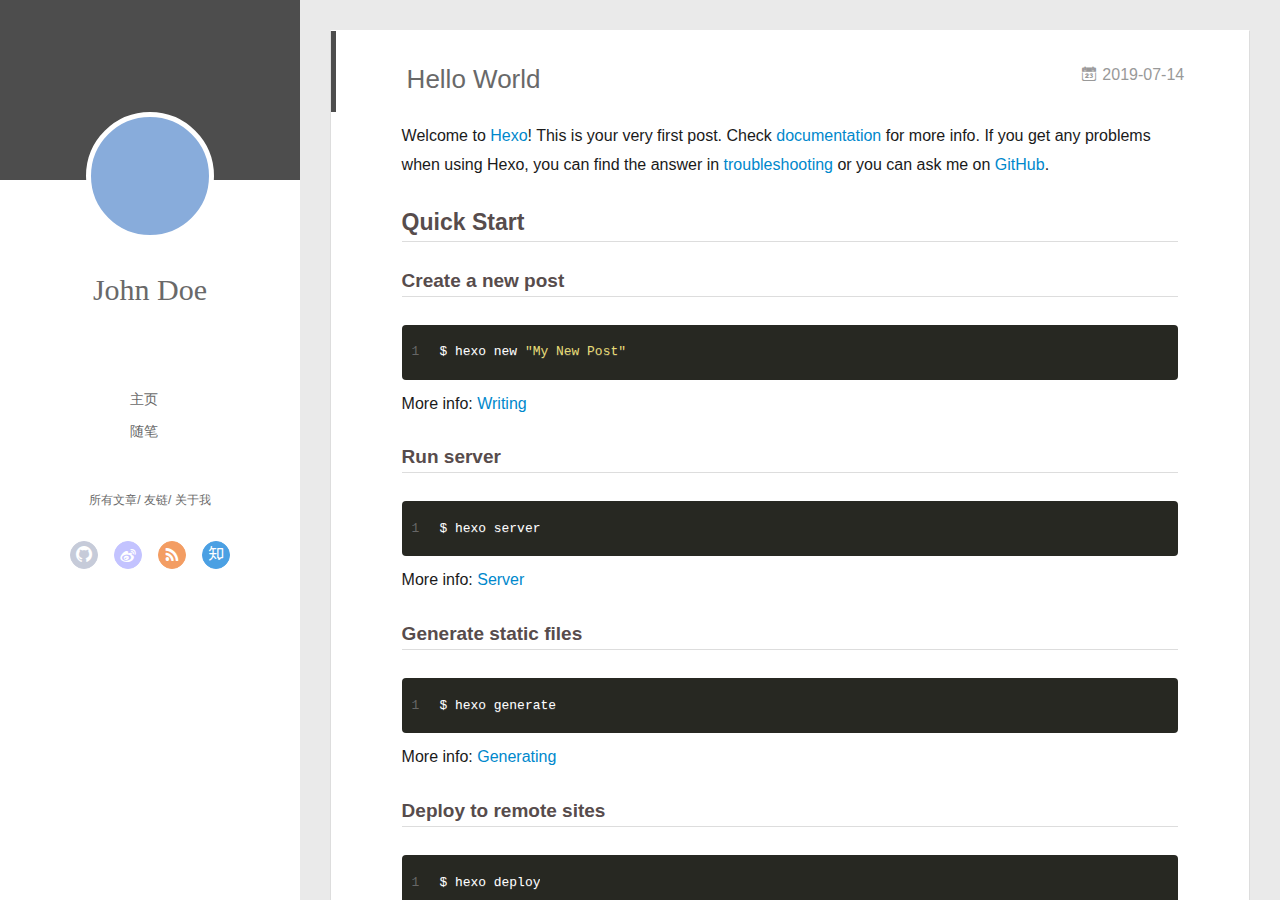
==== index.html @ c6506bdd "Site updated: 2019-07-14 18:39:56" ====
<!DOCTYPE html>
<html>
<head><meta name="generator" content="Hexo 3.9.0">
  <meta charset="utf-8">
  
  <meta name="renderer" content="webkit">
  <meta http-equiv="X-UA-Compatible" content="IE=edge">
  <link rel="dns-prefetch" href="http://yoursite.com">
  <title>Hexo</title>
  <meta name="viewport" content="width=device-width, initial-scale=1, maximum-scale=1">
  <meta property="og:type" content="website">
<meta property="og:title" content="Hexo">
<meta property="og:url" content="http://yoursite.com/index.html">
<meta property="og:site_name" content="Hexo">
<meta property="og:locale" content="default">
<meta name="twitter:card" content="summary">
<meta name="twitter:title" content="Hexo">
  
    <link rel="alternative" href="/atom.xml" title="Hexo" type="application/atom+xml">
  
  
    <link rel="icon" href="/favicon.png">
  
  <link rel="stylesheet" type="text/css" href="/./main.0cf68a.css">
  <style type="text/css">
  
    #container.show {
      background: linear-gradient(200deg,#a0cfe4,#e8c37e);
    }
  </style>
  

  

</head>
</html>
<body>
  <div id="container" q-class="show:isCtnShow">
    <canvas id="anm-canvas" class="anm-canvas"></canvas>
    <div class="left-col" q-class="show:isShow">
      
<div class="overlay" style="background: #4d4d4d"></div>
<div class="intrude-less">
	<header id="header" class="inner">
		<a href="/" class="profilepic">
			<img src="" class="js-avatar">
		</a>
		<hgroup>
		  <h1 class="header-author"><a href="/">John Doe</a></h1>
		</hgroup>
		

		<nav class="header-menu">
			<ul>
			
				<li><a href="/">主页</a></li>
	        
				<li><a href="/tags/随笔/">随笔</a></li>
	        
			</ul>
		</nav>
		<nav class="header-smart-menu">
    		
    			
    			<a q-on="click: openSlider(e, 'innerArchive')" href="javascript:void(0)">所有文章</a>
    			
            
    			
    			<a q-on="click: openSlider(e, 'friends')" href="javascript:void(0)">友链</a>
    			
            
    			
    			<a q-on="click: openSlider(e, 'aboutme')" href="javascript:void(0)">关于我</a>
    			
            
		</nav>
		<nav class="header-nav">
			<div class="social">
				
					<a class="github" target="_blank" href="#" title="github"><i class="icon-github"></i></a>
		        
					<a class="weibo" target="_blank" href="#" title="weibo"><i class="icon-weibo"></i></a>
		        
					<a class="rss" target="_blank" href="#" title="rss"><i class="icon-rss"></i></a>
		        
					<a class="zhihu" target="_blank" href="#" title="zhihu"><i class="icon-zhihu"></i></a>
		        
			</div>
		</nav>
	</header>		
</div>

    </div>
    <div class="mid-col" q-class="show:isShow,hide:isShow|isFalse">
      
<nav id="mobile-nav">
  	<div class="overlay js-overlay" style="background: #4d4d4d"></div>
	<div class="btnctn js-mobile-btnctn">
  		<div class="slider-trigger list" q-on="click: openSlider(e)"><i class="icon icon-sort"></i></div>
	</div>
	<div class="intrude-less">
		<header id="header" class="inner">
			<div class="profilepic">
				<img src="" class="js-avatar">
			</div>
			<hgroup>
			  <h1 class="header-author js-header-author">John Doe</h1>
			</hgroup>
			
			
			
				
			
				
			
			
			
			<nav class="header-nav">
				<div class="social">
					
						<a class="github" target="_blank" href="#" title="github"><i class="icon-github"></i></a>
			        
						<a class="weibo" target="_blank" href="#" title="weibo"><i class="icon-weibo"></i></a>
			        
						<a class="rss" target="_blank" href="#" title="rss"><i class="icon-rss"></i></a>
			        
						<a class="zhihu" target="_blank" href="#" title="zhihu"><i class="icon-zhihu"></i></a>
			        
				</div>
			</nav>

			<nav class="header-menu js-header-menu">
				<ul style="width: 50%">
				
				
					<li style="width: 50%"><a href="/">主页</a></li>
		        
					<li style="width: 50%"><a href="/tags/随笔/">随笔</a></li>
		        
				</ul>
			</nav>
		</header>				
	</div>
	<div class="mobile-mask" style="display:none" q-show="isShow"></div>
</nav>

      <div id="wrapper" class="body-wrap">
        <div class="menu-l">
          <div class="canvas-wrap">
            <canvas data-colors="#eaeaea" data-sectionHeight="100" data-contentId="js-content" id="myCanvas1" class="anm-canvas"></canvas>
          </div>
          <div id="js-content" class="content-ll">
            
  
    <article id="post-hello-world" class="article article-type-post  article-index" itemscope itemprop="blogPost">
  <div class="article-inner">
    
      <header class="article-header">
        
  
    <h1 itemprop="name">
      <a class="article-title" href="/2019/07/14/hello-world/">Hello World</a>
    </h1>
  

        
        <a href="/2019/07/14/hello-world/" class="archive-article-date">
  	<time datetime="2019-07-14T09:38:26.410Z" itemprop="datePublished"><i class="icon-calendar icon"></i>2019-07-14</time>
</a>
        
      </header>
    
    <div class="article-entry" itemprop="articleBody">
      
        <p>Welcome to <a href="https://hexo.io/" target="_blank" rel="noopener">Hexo</a>! This is your very first post. Check <a href="https://hexo.io/docs/" target="_blank" rel="noopener">documentation</a> for more info. If you get any problems when using Hexo, you can find the answer in <a href="https://hexo.io/docs/troubleshooting.html" target="_blank" rel="noopener">troubleshooting</a> or you can ask me on <a href="https://github.com/hexojs/hexo/issues" target="_blank" rel="noopener">GitHub</a>.</p>
<h2 id="Quick-Start"><a href="#Quick-Start" class="headerlink" title="Quick Start"></a>Quick Start</h2><h3 id="Create-a-new-post"><a href="#Create-a-new-post" class="headerlink" title="Create a new post"></a>Create a new post</h3><figure class="highlight bash"><table><tr><td class="gutter"><pre><span class="line">1</span><br></pre></td><td class="code"><pre><span class="line">$ hexo new <span class="string">"My New Post"</span></span><br></pre></td></tr></table></figure>

<p>More info: <a href="https://hexo.io/docs/writing.html" target="_blank" rel="noopener">Writing</a></p>
<h3 id="Run-server"><a href="#Run-server" class="headerlink" title="Run server"></a>Run server</h3><figure class="highlight bash"><table><tr><td class="gutter"><pre><span class="line">1</span><br></pre></td><td class="code"><pre><span class="line">$ hexo server</span><br></pre></td></tr></table></figure>

<p>More info: <a href="https://hexo.io/docs/server.html" target="_blank" rel="noopener">Server</a></p>
<h3 id="Generate-static-files"><a href="#Generate-static-files" class="headerlink" title="Generate static files"></a>Generate static files</h3><figure class="highlight bash"><table><tr><td class="gutter"><pre><span class="line">1</span><br></pre></td><td class="code"><pre><span class="line">$ hexo generate</span><br></pre></td></tr></table></figure>

<p>More info: <a href="https://hexo.io/docs/generating.html" target="_blank" rel="noopener">Generating</a></p>
<h3 id="Deploy-to-remote-sites"><a href="#Deploy-to-remote-sites" class="headerlink" title="Deploy to remote sites"></a>Deploy to remote sites</h3><figure class="highlight bash"><table><tr><td class="gutter"><pre><span class="line">1</span><br></pre></td><td class="code"><pre><span class="line">$ hexo deploy</span><br></pre></td></tr></table></figure>

<p>More info: <a href="https://hexo.io/docs/deployment.html" target="_blank" rel="noopener">Deployment</a></p>

      

      
    </div>
    <div class="article-info article-info-index">
      
      
      

      
        <p class="article-more-link">
          <a class="article-more-a" href="/2019/07/14/hello-world/">展开全文 >></a>
        </p>
      

      
      <div class="clearfix"></div>
    </div>
  </div>
</article>

<aside class="wrap-side-operation">
    <div class="mod-side-operation">
        
        <div class="jump-container" id="js-jump-container" style="display:none;">
            <a href="javascript:void(0)" class="mod-side-operation__jump-to-top">
                <i class="icon-font icon-back"></i>
            </a>
            <div id="js-jump-plan-container" class="jump-plan-container" style="top: -11px;">
                <i class="icon-font icon-plane jump-plane"></i>
            </div>
        </div>
        
        
    </div>
</aside>




  
  


          </div>
        </div>
      </div>
      <footer id="footer">
  <div class="outer">
    <div id="footer-info">
    	<div class="footer-left">
    		&copy; 2019 John Doe
    	</div>
      	<div class="footer-right">
      		<a href="http://hexo.io/" target="_blank">Hexo</a>  Theme <a href="https://github.com/litten/hexo-theme-yilia" target="_blank">Yilia</a> by Litten
      	</div>
    </div>
  </div>
</footer>
    </div>
    <script>
	var yiliaConfig = {
		mathjax: false,
		isHome: true,
		isPost: false,
		isArchive: false,
		isTag: false,
		isCategory: false,
		open_in_new: false,
		toc_hide_index: true,
		root: "/",
		innerArchive: true,
		showTags: false
	}
</script>

<script>!function(t){function n(e){if(r[e])return r[e].exports;var i=r[e]={exports:{},id:e,loaded:!1};return t[e].call(i.exports,i,i.exports,n),i.loaded=!0,i.exports}var r={};n.m=t,n.c=r,n.p="./",n(0)}([function(t,n,r){r(195),t.exports=r(191)},function(t,n,r){var e=r(3),i=r(52),o=r(27),u=r(28),c=r(53),f="prototype",a=function(t,n,r){var s,l,h,v,p=t&a.F,d=t&a.G,y=t&a.S,g=t&a.P,b=t&a.B,m=d?e:y?e[n]||(e[n]={}):(e[n]||{})[f],x=d?i:i[n]||(i[n]={}),w=x[f]||(x[f]={});d&&(r=n);for(s in r)l=!p&&m&&void 0!==m[s],h=(l?m:r)[s],v=b&&l?c(h,e):g&&"function"==typeof h?c(Function.call,h):h,m&&u(m,s,h,t&a.U),x[s]!=h&&o(x,s,v),g&&w[s]!=h&&(w[s]=h)};e.core=i,a.F=1,a.G=2,a.S=4,a.P=8,a.B=16,a.W=32,a.U=64,a.R=128,t.exports=a},function(t,n,r){var e=r(6);t.exports=function(t){if(!e(t))throw TypeError(t+" is not an object!");return t}},function(t,n){var r=t.exports="undefined"!=typeof window&&window.Math==Math?window:"undefined"!=typeof self&&self.Math==Math?self:Function("return this")();"number"==typeof __g&&(__g=r)},function(t,n){t.exports=function(t){try{return!!t()}catch(t){return!0}}},function(t,n){var r=t.exports="undefined"!=typeof window&&window.Math==Math?window:"undefined"!=typeof self&&self.Math==Math?self:Function("return this")();"number"==typeof __g&&(__g=r)},function(t,n){t.exports=function(t){return"object"==typeof t?null!==t:"function"==typeof t}},function(t,n,r){var e=r(126)("wks"),i=r(76),o=r(3).Symbol,u="function"==typeof o;(t.exports=function(t){return e[t]||(e[t]=u&&o[t]||(u?o:i)("Symbol."+t))}).store=e},function(t,n){var r={}.hasOwnProperty;t.exports=function(t,n){return r.call(t,n)}},function(t,n,r){var e=r(94),i=r(33);t.exports=function(t){return e(i(t))}},function(t,n,r){t.exports=!r(4)(function(){return 7!=Object.defineProperty({},"a",{get:function(){return 7}}).a})},function(t,n,r){var e=r(2),i=r(167),o=r(50),u=Object.defineProperty;n.f=r(10)?Object.defineProperty:function(t,n,r){if(e(t),n=o(n,!0),e(r),i)try{return u(t,n,r)}catch(t){}if("get"in r||"set"in r)throw TypeError("Accessors not supported!");return"value"in r&&(t[n]=r.value),t}},function(t,n,r){t.exports=!r(18)(function(){return 7!=Object.defineProperty({},"a",{get:function(){return 7}}).a})},function(t,n,r){var e=r(14),i=r(22);t.exports=r(12)?function(t,n,r){return e.f(t,n,i(1,r))}:function(t,n,r){return t[n]=r,t}},function(t,n,r){var e=r(20),i=r(58),o=r(42),u=Object.defineProperty;n.f=r(12)?Object.defineProperty:function(t,n,r){if(e(t),n=o(n,!0),e(r),i)try{return u(t,n,r)}catch(t){}if("get"in r||"set"in r)throw TypeError("Accessors not supported!");return"value"in r&&(t[n]=r.value),t}},function(t,n,r){var e=r(40)("wks"),i=r(23),o=r(5).Symbol,u="function"==typeof o;(t.exports=function(t){return e[t]||(e[t]=u&&o[t]||(u?o:i)("Symbol."+t))}).store=e},function(t,n,r){var e=r(67),i=Math.min;t.exports=function(t){return t>0?i(e(t),9007199254740991):0}},function(t,n,r){var e=r(46);t.exports=function(t){return Object(e(t))}},function(t,n){t.exports=function(t){try{return!!t()}catch(t){return!0}}},function(t,n,r){var e=r(63),i=r(34);t.exports=Object.keys||function(t){return e(t,i)}},function(t,n,r){var e=r(21);t.exports=function(t){if(!e(t))throw TypeError(t+" is not an object!");return t}},function(t,n){t.exports=function(t){return"object"==typeof t?null!==t:"function"==typeof t}},function(t,n){t.exports=function(t,n){return{enumerable:!(1&t),configurable:!(2&t),writable:!(4&t),value:n}}},function(t,n){var r=0,e=Math.random();t.exports=function(t){return"Symbol(".concat(void 0===t?"":t,")_",(++r+e).toString(36))}},function(t,n){var r={}.hasOwnProperty;t.exports=function(t,n){return r.call(t,n)}},function(t,n){var r=t.exports={version:"2.4.0"};"number"==typeof __e&&(__e=r)},function(t,n){t.exports=function(t){if("function"!=typeof t)throw TypeError(t+" is not a function!");return t}},function(t,n,r){var e=r(11),i=r(66);t.exports=r(10)?function(t,n,r){return e.f(t,n,i(1,r))}:function(t,n,r){return t[n]=r,t}},function(t,n,r){var e=r(3),i=r(27),o=r(24),u=r(76)("src"),c="toString",f=Function[c],a=(""+f).split(c);r(52).inspectSource=function(t){return f.call(t)},(t.exports=function(t,n,r,c){var f="function"==typeof r;f&&(o(r,"name")||i(r,"name",n)),t[n]!==r&&(f&&(o(r,u)||i(r,u,t[n]?""+t[n]:a.join(String(n)))),t===e?t[n]=r:c?t[n]?t[n]=r:i(t,n,r):(delete t[n],i(t,n,r)))})(Function.prototype,c,function(){return"function"==typeof this&&this[u]||f.call(this)})},function(t,n,r){var e=r(1),i=r(4),o=r(46),u=function(t,n,r,e){var i=String(o(t)),u="<"+n;return""!==r&&(u+=" "+r+'="'+String(e).replace(/"/g,"&quot;")+'"'),u+">"+i+"</"+n+">"};t.exports=function(t,n){var r={};r[t]=n(u),e(e.P+e.F*i(function(){var n=""[t]('"');return n!==n.toLowerCase()||n.split('"').length>3}),"String",r)}},function(t,n,r){var e=r(115),i=r(46);t.exports=function(t){return e(i(t))}},function(t,n,r){var e=r(116),i=r(66),o=r(30),u=r(50),c=r(24),f=r(167),a=Object.getOwnPropertyDescriptor;n.f=r(10)?a:function(t,n){if(t=o(t),n=u(n,!0),f)try{return a(t,n)}catch(t){}if(c(t,n))return i(!e.f.call(t,n),t[n])}},function(t,n,r){var e=r(24),i=r(17),o=r(145)("IE_PROTO"),u=Object.prototype;t.exports=Object.getPrototypeOf||function(t){return t=i(t),e(t,o)?t[o]:"function"==typeof t.constructor&&t instanceof t.constructor?t.constructor.prototype:t instanceof Object?u:null}},function(t,n){t.exports=function(t){if(void 0==t)throw TypeError("Can't call method on  "+t);return t}},function(t,n){t.exports="constructor,hasOwnProperty,isPrototypeOf,propertyIsEnumerable,toLocaleString,toString,valueOf".split(",")},function(t,n){t.exports={}},function(t,n){t.exports=!0},function(t,n){n.f={}.propertyIsEnumerable},function(t,n,r){var e=r(14).f,i=r(8),o=r(15)("toStringTag");t.exports=function(t,n,r){t&&!i(t=r?t:t.prototype,o)&&e(t,o,{configurable:!0,value:n})}},function(t,n,r){var e=r(40)("keys"),i=r(23);t.exports=function(t){return e[t]||(e[t]=i(t))}},function(t,n,r){var e=r(5),i="__core-js_shared__",o=e[i]||(e[i]={});t.exports=function(t){return o[t]||(o[t]={})}},function(t,n){var r=Math.ceil,e=Math.floor;t.exports=function(t){return isNaN(t=+t)?0:(t>0?e:r)(t)}},function(t,n,r){var e=r(21);t.exports=function(t,n){if(!e(t))return t;var r,i;if(n&&"function"==typeof(r=t.toString)&&!e(i=r.call(t)))return i;if("function"==typeof(r=t.valueOf)&&!e(i=r.call(t)))return i;if(!n&&"function"==typeof(r=t.toString)&&!e(i=r.call(t)))return i;throw TypeError("Can't convert object to primitive value")}},function(t,n,r){var e=r(5),i=r(25),o=r(36),u=r(44),c=r(14).f;t.exports=function(t){var n=i.Symbol||(i.Symbol=o?{}:e.Symbol||{});"_"==t.charAt(0)||t in n||c(n,t,{value:u.f(t)})}},function(t,n,r){n.f=r(15)},function(t,n){var r={}.toString;t.exports=function(t){return r.call(t).slice(8,-1)}},function(t,n){t.exports=function(t){if(void 0==t)throw TypeError("Can't call method on  "+t);return t}},function(t,n,r){var e=r(4);t.exports=function(t,n){return!!t&&e(function(){n?t.call(null,function(){},1):t.call(null)})}},function(t,n,r){var e=r(53),i=r(115),o=r(17),u=r(16),c=r(203);t.exports=function(t,n){var r=1==t,f=2==t,a=3==t,s=4==t,l=6==t,h=5==t||l,v=n||c;return function(n,c,p){for(var d,y,g=o(n),b=i(g),m=e(c,p,3),x=u(b.length),w=0,S=r?v(n,x):f?v(n,0):void 0;x>w;w++)if((h||w in b)&&(d=b[w],y=m(d,w,g),t))if(r)S[w]=y;else if(y)switch(t){case 3:return!0;case 5:return d;case 6:return w;case 2:S.push(d)}else if(s)return!1;return l?-1:a||s?s:S}}},function(t,n,r){var e=r(1),i=r(52),o=r(4);t.exports=function(t,n){var r=(i.Object||{})[t]||Object[t],u={};u[t]=n(r),e(e.S+e.F*o(function(){r(1)}),"Object",u)}},function(t,n,r){var e=r(6);t.exports=function(t,n){if(!e(t))return t;var r,i;if(n&&"function"==typeof(r=t.toString)&&!e(i=r.call(t)))return i;if("function"==typeof(r=t.valueOf)&&!e(i=r.call(t)))return i;if(!n&&"function"==typeof(r=t.toString)&&!e(i=r.call(t)))return i;throw TypeError("Can't convert object to primitive value")}},function(t,n,r){var e=r(5),i=r(25),o=r(91),u=r(13),c="prototype",f=function(t,n,r){var a,s,l,h=t&f.F,v=t&f.G,p=t&f.S,d=t&f.P,y=t&f.B,g=t&f.W,b=v?i:i[n]||(i[n]={}),m=b[c],x=v?e:p?e[n]:(e[n]||{})[c];v&&(r=n);for(a in r)(s=!h&&x&&void 0!==x[a])&&a in b||(l=s?x[a]:r[a],b[a]=v&&"function"!=typeof x[a]?r[a]:y&&s?o(l,e):g&&x[a]==l?function(t){var n=function(n,r,e){if(this instanceof t){switch(arguments.length){case 0:return new t;case 1:return new t(n);case 2:return new t(n,r)}return new t(n,r,e)}return t.apply(this,arguments)};return n[c]=t[c],n}(l):d&&"function"==typeof l?o(Function.call,l):l,d&&((b.virtual||(b.virtual={}))[a]=l,t&f.R&&m&&!m[a]&&u(m,a,l)))};f.F=1,f.G=2,f.S=4,f.P=8,f.B=16,f.W=32,f.U=64,f.R=128,t.exports=f},function(t,n){var r=t.exports={version:"2.4.0"};"number"==typeof __e&&(__e=r)},function(t,n,r){var e=r(26);t.exports=function(t,n,r){if(e(t),void 0===n)return t;switch(r){case 1:return function(r){return t.call(n,r)};case 2:return function(r,e){return t.call(n,r,e)};case 3:return function(r,e,i){return t.call(n,r,e,i)}}return function(){return t.apply(n,arguments)}}},function(t,n,r){var e=r(183),i=r(1),o=r(126)("metadata"),u=o.store||(o.store=new(r(186))),c=function(t,n,r){var i=u.get(t);if(!i){if(!r)return;u.set(t,i=new e)}var o=i.get(n);if(!o){if(!r)return;i.set(n,o=new e)}return o},f=function(t,n,r){var e=c(n,r,!1);return void 0!==e&&e.has(t)},a=function(t,n,r){var e=c(n,r,!1);return void 0===e?void 0:e.get(t)},s=function(t,n,r,e){c(r,e,!0).set(t,n)},l=function(t,n){var r=c(t,n,!1),e=[];return r&&r.forEach(function(t,n){e.push(n)}),e},h=function(t){return void 0===t||"symbol"==typeof t?t:String(t)},v=function(t){i(i.S,"Reflect",t)};t.exports={store:u,map:c,has:f,get:a,set:s,keys:l,key:h,exp:v}},function(t,n,r){"use strict";if(r(10)){var e=r(69),i=r(3),o=r(4),u=r(1),c=r(127),f=r(152),a=r(53),s=r(68),l=r(66),h=r(27),v=r(73),p=r(67),d=r(16),y=r(75),g=r(50),b=r(24),m=r(180),x=r(114),w=r(6),S=r(17),_=r(137),O=r(70),E=r(32),P=r(71).f,j=r(154),F=r(76),M=r(7),A=r(48),N=r(117),T=r(146),I=r(155),k=r(80),L=r(123),R=r(74),C=r(130),D=r(160),U=r(11),W=r(31),G=U.f,B=W.f,V=i.RangeError,z=i.TypeError,q=i.Uint8Array,K="ArrayBuffer",J="Shared"+K,Y="BYTES_PER_ELEMENT",H="prototype",$=Array[H],X=f.ArrayBuffer,Q=f.DataView,Z=A(0),tt=A(2),nt=A(3),rt=A(4),et=A(5),it=A(6),ot=N(!0),ut=N(!1),ct=I.values,ft=I.keys,at=I.entries,st=$.lastIndexOf,lt=$.reduce,ht=$.reduceRight,vt=$.join,pt=$.sort,dt=$.slice,yt=$.toString,gt=$.toLocaleString,bt=M("iterator"),mt=M("toStringTag"),xt=F("typed_constructor"),wt=F("def_constructor"),St=c.CONSTR,_t=c.TYPED,Ot=c.VIEW,Et="Wrong length!",Pt=A(1,function(t,n){return Tt(T(t,t[wt]),n)}),jt=o(function(){return 1===new q(new Uint16Array([1]).buffer)[0]}),Ft=!!q&&!!q[H].set&&o(function(){new q(1).set({})}),Mt=function(t,n){if(void 0===t)throw z(Et);var r=+t,e=d(t);if(n&&!m(r,e))throw V(Et);return e},At=function(t,n){var r=p(t);if(r<0||r%n)throw V("Wrong offset!");return r},Nt=function(t){if(w(t)&&_t in t)return t;throw z(t+" is not a typed array!")},Tt=function(t,n){if(!(w(t)&&xt in t))throw z("It is not a typed array constructor!");return new t(n)},It=function(t,n){return kt(T(t,t[wt]),n)},kt=function(t,n){for(var r=0,e=n.length,i=Tt(t,e);e>r;)i[r]=n[r++];return i},Lt=function(t,n,r){G(t,n,{get:function(){return this._d[r]}})},Rt=function(t){var n,r,e,i,o,u,c=S(t),f=arguments.length,s=f>1?arguments[1]:void 0,l=void 0!==s,h=j(c);if(void 0!=h&&!_(h)){for(u=h.call(c),e=[],n=0;!(o=u.next()).done;n++)e.push(o.value);c=e}for(l&&f>2&&(s=a(s,arguments[2],2)),n=0,r=d(c.length),i=Tt(this,r);r>n;n++)i[n]=l?s(c[n],n):c[n];return i},Ct=function(){for(var t=0,n=arguments.length,r=Tt(this,n);n>t;)r[t]=arguments[t++];return r},Dt=!!q&&o(function(){gt.call(new q(1))}),Ut=function(){return gt.apply(Dt?dt.call(Nt(this)):Nt(this),arguments)},Wt={copyWithin:function(t,n){return D.call(Nt(this),t,n,arguments.length>2?arguments[2]:void 0)},every:function(t){return rt(Nt(this),t,arguments.length>1?arguments[1]:void 0)},fill:function(t){return C.apply(Nt(this),arguments)},filter:function(t){return It(this,tt(Nt(this),t,arguments.length>1?arguments[1]:void 0))},find:function(t){return et(Nt(this),t,arguments.length>1?arguments[1]:void 0)},findIndex:function(t){return it(Nt(this),t,arguments.length>1?arguments[1]:void 0)},forEach:function(t){Z(Nt(this),t,arguments.length>1?arguments[1]:void 0)},indexOf:function(t){return ut(Nt(this),t,arguments.length>1?arguments[1]:void 0)},includes:function(t){return ot(Nt(this),t,arguments.length>1?arguments[1]:void 0)},join:function(t){return vt.apply(Nt(this),arguments)},lastIndexOf:function(t){return st.apply(Nt(this),arguments)},map:function(t){return Pt(Nt(this),t,arguments.length>1?arguments[1]:void 0)},reduce:function(t){return lt.apply(Nt(this),arguments)},reduceRight:function(t){return ht.apply(Nt(this),arguments)},reverse:function(){for(var t,n=this,r=Nt(n).length,e=Math.floor(r/2),i=0;i<e;)t=n[i],n[i++]=n[--r],n[r]=t;return n},some:function(t){return nt(Nt(this),t,arguments.length>1?arguments[1]:void 0)},sort:function(t){return pt.call(Nt(this),t)},subarray:function(t,n){var r=Nt(this),e=r.length,i=y(t,e);return new(T(r,r[wt]))(r.buffer,r.byteOffset+i*r.BYTES_PER_ELEMENT,d((void 0===n?e:y(n,e))-i))}},Gt=function(t,n){return It(this,dt.call(Nt(this),t,n))},Bt=function(t){Nt(this);var n=At(arguments[1],1),r=this.length,e=S(t),i=d(e.length),o=0;if(i+n>r)throw V(Et);for(;o<i;)this[n+o]=e[o++]},Vt={entries:function(){return at.call(Nt(this))},keys:function(){return ft.call(Nt(this))},values:function(){return ct.call(Nt(this))}},zt=function(t,n){return w(t)&&t[_t]&&"symbol"!=typeof n&&n in t&&String(+n)==String(n)},qt=function(t,n){return zt(t,n=g(n,!0))?l(2,t[n]):B(t,n)},Kt=function(t,n,r){return!(zt(t,n=g(n,!0))&&w(r)&&b(r,"value"))||b(r,"get")||b(r,"set")||r.configurable||b(r,"writable")&&!r.writable||b(r,"enumerable")&&!r.enumerable?G(t,n,r):(t[n]=r.value,t)};St||(W.f=qt,U.f=Kt),u(u.S+u.F*!St,"Object",{getOwnPropertyDescriptor:qt,defineProperty:Kt}),o(function(){yt.call({})})&&(yt=gt=function(){return vt.call(this)});var Jt=v({},Wt);v(Jt,Vt),h(Jt,bt,Vt.values),v(Jt,{slice:Gt,set:Bt,constructor:function(){},toString:yt,toLocaleString:Ut}),Lt(Jt,"buffer","b"),Lt(Jt,"byteOffset","o"),Lt(Jt,"byteLength","l"),Lt(Jt,"length","e"),G(Jt,mt,{get:function(){return this[_t]}}),t.exports=function(t,n,r,f){f=!!f;var a=t+(f?"Clamped":"")+"Array",l="Uint8Array"!=a,v="get"+t,p="set"+t,y=i[a],g=y||{},b=y&&E(y),m=!y||!c.ABV,S={},_=y&&y[H],j=function(t,r){var e=t._d;return e.v[v](r*n+e.o,jt)},F=function(t,r,e){var i=t._d;f&&(e=(e=Math.round(e))<0?0:e>255?255:255&e),i.v[p](r*n+i.o,e,jt)},M=function(t,n){G(t,n,{get:function(){return j(this,n)},set:function(t){return F(this,n,t)},enumerable:!0})};m?(y=r(function(t,r,e,i){s(t,y,a,"_d");var o,u,c,f,l=0,v=0;if(w(r)){if(!(r instanceof X||(f=x(r))==K||f==J))return _t in r?kt(y,r):Rt.call(y,r);o=r,v=At(e,n);var p=r.byteLength;if(void 0===i){if(p%n)throw V(Et);if((u=p-v)<0)throw V(Et)}else if((u=d(i)*n)+v>p)throw V(Et);c=u/n}else c=Mt(r,!0),u=c*n,o=new X(u);for(h(t,"_d",{b:o,o:v,l:u,e:c,v:new Q(o)});l<c;)M(t,l++)}),_=y[H]=O(Jt),h(_,"constructor",y)):L(function(t){new y(null),new y(t)},!0)||(y=r(function(t,r,e,i){s(t,y,a);var o;return w(r)?r instanceof X||(o=x(r))==K||o==J?void 0!==i?new g(r,At(e,n),i):void 0!==e?new g(r,At(e,n)):new g(r):_t in r?kt(y,r):Rt.call(y,r):new g(Mt(r,l))}),Z(b!==Function.prototype?P(g).concat(P(b)):P(g),function(t){t in y||h(y,t,g[t])}),y[H]=_,e||(_.constructor=y));var A=_[bt],N=!!A&&("values"==A.name||void 0==A.name),T=Vt.values;h(y,xt,!0),h(_,_t,a),h(_,Ot,!0),h(_,wt,y),(f?new y(1)[mt]==a:mt in _)||G(_,mt,{get:function(){return a}}),S[a]=y,u(u.G+u.W+u.F*(y!=g),S),u(u.S,a,{BYTES_PER_ELEMENT:n,from:Rt,of:Ct}),Y in _||h(_,Y,n),u(u.P,a,Wt),R(a),u(u.P+u.F*Ft,a,{set:Bt}),u(u.P+u.F*!N,a,Vt),u(u.P+u.F*(_.toString!=yt),a,{toString:yt}),u(u.P+u.F*o(function(){new y(1).slice()}),a,{slice:Gt}),u(u.P+u.F*(o(function(){return[1,2].toLocaleString()!=new y([1,2]).toLocaleString()})||!o(function(){_.toLocaleString.call([1,2])})),a,{toLocaleString:Ut}),k[a]=N?A:T,e||N||h(_,bt,T)}}else t.exports=function(){}},function(t,n){var r={}.toString;t.exports=function(t){return r.call(t).slice(8,-1)}},function(t,n,r){var e=r(21),i=r(5).document,o=e(i)&&e(i.createElement);t.exports=function(t){return o?i.createElement(t):{}}},function(t,n,r){t.exports=!r(12)&&!r(18)(function(){return 7!=Object.defineProperty(r(57)("div"),"a",{get:function(){return 7}}).a})},function(t,n,r){"use strict";var e=r(36),i=r(51),o=r(64),u=r(13),c=r(8),f=r(35),a=r(96),s=r(38),l=r(103),h=r(15)("iterator"),v=!([].keys&&"next"in[].keys()),p="keys",d="values",y=function(){return this};t.exports=function(t,n,r,g,b,m,x){a(r,n,g);var w,S,_,O=function(t){if(!v&&t in F)return F[t];switch(t){case p:case d:return function(){return new r(this,t)}}return function(){return new r(this,t)}},E=n+" Iterator",P=b==d,j=!1,F=t.prototype,M=F[h]||F["@@iterator"]||b&&F[b],A=M||O(b),N=b?P?O("entries"):A:void 0,T="Array"==n?F.entries||M:M;if(T&&(_=l(T.call(new t)))!==Object.prototype&&(s(_,E,!0),e||c(_,h)||u(_,h,y)),P&&M&&M.name!==d&&(j=!0,A=function(){return M.call(this)}),e&&!x||!v&&!j&&F[h]||u(F,h,A),f[n]=A,f[E]=y,b)if(w={values:P?A:O(d),keys:m?A:O(p),entries:N},x)for(S in w)S in F||o(F,S,w[S]);else i(i.P+i.F*(v||j),n,w);return w}},function(t,n,r){var e=r(20),i=r(100),o=r(34),u=r(39)("IE_PROTO"),c=function(){},f="prototype",a=function(){var t,n=r(57)("iframe"),e=o.length;for(n.style.display="none",r(93).appendChild(n),n.src="javascript:",t=n.contentWindow.document,t.open(),t.write("<script>document.F=Object<\/script>"),t.close(),a=t.F;e--;)delete a[f][o[e]];return a()};t.exports=Object.create||function(t,n){var r;return null!==t?(c[f]=e(t),r=new c,c[f]=null,r[u]=t):r=a(),void 0===n?r:i(r,n)}},function(t,n,r){var e=r(63),i=r(34).concat("length","prototype");n.f=Object.getOwnPropertyNames||function(t){return e(t,i)}},function(t,n){n.f=Object.getOwnPropertySymbols},function(t,n,r){var e=r(8),i=r(9),o=r(90)(!1),u=r(39)("IE_PROTO");t.exports=function(t,n){var r,c=i(t),f=0,a=[];for(r in c)r!=u&&e(c,r)&&a.push(r);for(;n.length>f;)e(c,r=n[f++])&&(~o(a,r)||a.push(r));return a}},function(t,n,r){t.exports=r(13)},function(t,n,r){var e=r(76)("meta"),i=r(6),o=r(24),u=r(11).f,c=0,f=Object.isExtensible||function(){return!0},a=!r(4)(function(){return f(Object.preventExtensions({}))}),s=function(t){u(t,e,{value:{i:"O"+ ++c,w:{}}})},l=function(t,n){if(!i(t))return"symbol"==typeof t?t:("string"==typeof t?"S":"P")+t;if(!o(t,e)){if(!f(t))return"F";if(!n)return"E";s(t)}return t[e].i},h=function(t,n){if(!o(t,e)){if(!f(t))return!0;if(!n)return!1;s(t)}return t[e].w},v=function(t){return a&&p.NEED&&f(t)&&!o(t,e)&&s(t),t},p=t.exports={KEY:e,NEED:!1,fastKey:l,getWeak:h,onFreeze:v}},function(t,n){t.exports=function(t,n){return{enumerable:!(1&t),configurable:!(2&t),writable:!(4&t),value:n}}},function(t,n){var r=Math.ceil,e=Math.floor;t.exports=function(t){return isNaN(t=+t)?0:(t>0?e:r)(t)}},function(t,n){t.exports=function(t,n,r,e){if(!(t instanceof n)||void 0!==e&&e in t)throw TypeError(r+": incorrect invocation!");return t}},function(t,n){t.exports=!1},function(t,n,r){var e=r(2),i=r(173),o=r(133),u=r(145)("IE_PROTO"),c=function(){},f="prototype",a=function(){var t,n=r(132)("iframe"),e=o.length;for(n.style.display="none",r(135).appendChild(n),n.src="javascript:",t=n.contentWindow.document,t.open(),t.write("<script>document.F=Object<\/script>"),t.close(),a=t.F;e--;)delete a[f][o[e]];return a()};t.exports=Object.create||function(t,n){var r;return null!==t?(c[f]=e(t),r=new c,c[f]=null,r[u]=t):r=a(),void 0===n?r:i(r,n)}},function(t,n,r){var e=r(175),i=r(133).concat("length","prototype");n.f=Object.getOwnPropertyNames||function(t){return e(t,i)}},function(t,n,r){var e=r(175),i=r(133);t.exports=Object.keys||function(t){return e(t,i)}},function(t,n,r){var e=r(28);t.exports=function(t,n,r){for(var i in n)e(t,i,n[i],r);return t}},function(t,n,r){"use strict";var e=r(3),i=r(11),o=r(10),u=r(7)("species");t.exports=function(t){var n=e[t];o&&n&&!n[u]&&i.f(n,u,{configurable:!0,get:function(){return this}})}},function(t,n,r){var e=r(67),i=Math.max,o=Math.min;t.exports=function(t,n){return t=e(t),t<0?i(t+n,0):o(t,n)}},function(t,n){var r=0,e=Math.random();t.exports=function(t){return"Symbol(".concat(void 0===t?"":t,")_",(++r+e).toString(36))}},function(t,n,r){var e=r(33);t.exports=function(t){return Object(e(t))}},function(t,n,r){var e=r(7)("unscopables"),i=Array.prototype;void 0==i[e]&&r(27)(i,e,{}),t.exports=function(t){i[e][t]=!0}},function(t,n,r){var e=r(53),i=r(169),o=r(137),u=r(2),c=r(16),f=r(154),a={},s={},n=t.exports=function(t,n,r,l,h){var v,p,d,y,g=h?function(){return t}:f(t),b=e(r,l,n?2:1),m=0;if("function"!=typeof g)throw TypeError(t+" is not iterable!");if(o(g)){for(v=c(t.length);v>m;m++)if((y=n?b(u(p=t[m])[0],p[1]):b(t[m]))===a||y===s)return y}else for(d=g.call(t);!(p=d.next()).done;)if((y=i(d,b,p.value,n))===a||y===s)return y};n.BREAK=a,n.RETURN=s},function(t,n){t.exports={}},function(t,n,r){var e=r(11).f,i=r(24),o=r(7)("toStringTag");t.exports=function(t,n,r){t&&!i(t=r?t:t.prototype,o)&&e(t,o,{configurable:!0,value:n})}},function(t,n,r){var e=r(1),i=r(46),o=r(4),u=r(150),c="["+u+"]",f="​",a=RegExp("^"+c+c+"*"),s=RegExp(c+c+"*$"),l=function(t,n,r){var i={},c=o(function(){return!!u[t]()||f[t]()!=f}),a=i[t]=c?n(h):u[t];r&&(i[r]=a),e(e.P+e.F*c,"String",i)},h=l.trim=function(t,n){return t=String(i(t)),1&n&&(t=t.replace(a,"")),2&n&&(t=t.replace(s,"")),t};t.exports=l},function(t,n,r){t.exports={default:r(86),__esModule:!0}},function(t,n,r){t.exports={default:r(87),__esModule:!0}},function(t,n,r){"use strict";function e(t){return t&&t.__esModule?t:{default:t}}n.__esModule=!0;var i=r(84),o=e(i),u=r(83),c=e(u),f="function"==typeof c.default&&"symbol"==typeof o.default?function(t){return typeof t}:function(t){return t&&"function"==typeof c.default&&t.constructor===c.default&&t!==c.default.prototype?"symbol":typeof t};n.default="function"==typeof c.default&&"symbol"===f(o.default)?function(t){return void 0===t?"undefined":f(t)}:function(t){return t&&"function"==typeof c.default&&t.constructor===c.default&&t!==c.default.prototype?"symbol":void 0===t?"undefined":f(t)}},function(t,n,r){r(110),r(108),r(111),r(112),t.exports=r(25).Symbol},function(t,n,r){r(109),r(113),t.exports=r(44).f("iterator")},function(t,n){t.exports=function(t){if("function"!=typeof t)throw TypeError(t+" is not a function!");return t}},function(t,n){t.exports=function(){}},function(t,n,r){var e=r(9),i=r(106),o=r(105);t.exports=function(t){return function(n,r,u){var c,f=e(n),a=i(f.length),s=o(u,a);if(t&&r!=r){for(;a>s;)if((c=f[s++])!=c)return!0}else for(;a>s;s++)if((t||s in f)&&f[s]===r)return t||s||0;return!t&&-1}}},function(t,n,r){var e=r(88);t.exports=function(t,n,r){if(e(t),void 0===n)return t;switch(r){case 1:return function(r){return t.call(n,r)};case 2:return function(r,e){return t.call(n,r,e)};case 3:return function(r,e,i){return t.call(n,r,e,i)}}return function(){return t.apply(n,arguments)}}},function(t,n,r){var e=r(19),i=r(62),o=r(37);t.exports=function(t){var n=e(t),r=i.f;if(r)for(var u,c=r(t),f=o.f,a=0;c.length>a;)f.call(t,u=c[a++])&&n.push(u);return n}},function(t,n,r){t.exports=r(5).document&&document.documentElement},function(t,n,r){var e=r(56);t.exports=Object("z").propertyIsEnumerable(0)?Object:function(t){return"String"==e(t)?t.split(""):Object(t)}},function(t,n,r){var e=r(56);t.exports=Array.isArray||function(t){return"Array"==e(t)}},function(t,n,r){"use strict";var e=r(60),i=r(22),o=r(38),u={};r(13)(u,r(15)("iterator"),function(){return this}),t.exports=function(t,n,r){t.prototype=e(u,{next:i(1,r)}),o(t,n+" Iterator")}},function(t,n){t.exports=function(t,n){return{value:n,done:!!t}}},function(t,n,r){var e=r(19),i=r(9);t.exports=function(t,n){for(var r,o=i(t),u=e(o),c=u.length,f=0;c>f;)if(o[r=u[f++]]===n)return r}},function(t,n,r){var e=r(23)("meta"),i=r(21),o=r(8),u=r(14).f,c=0,f=Object.isExtensible||function(){return!0},a=!r(18)(function(){return f(Object.preventExtensions({}))}),s=function(t){u(t,e,{value:{i:"O"+ ++c,w:{}}})},l=function(t,n){if(!i(t))return"symbol"==typeof t?t:("string"==typeof t?"S":"P")+t;if(!o(t,e)){if(!f(t))return"F";if(!n)return"E";s(t)}return t[e].i},h=function(t,n){if(!o(t,e)){if(!f(t))return!0;if(!n)return!1;s(t)}return t[e].w},v=function(t){return a&&p.NEED&&f(t)&&!o(t,e)&&s(t),t},p=t.exports={KEY:e,NEED:!1,fastKey:l,getWeak:h,onFreeze:v}},function(t,n,r){var e=r(14),i=r(20),o=r(19);t.exports=r(12)?Object.defineProperties:function(t,n){i(t);for(var r,u=o(n),c=u.length,f=0;c>f;)e.f(t,r=u[f++],n[r]);return t}},function(t,n,r){var e=r(37),i=r(22),o=r(9),u=r(42),c=r(8),f=r(58),a=Object.getOwnPropertyDescriptor;n.f=r(12)?a:function(t,n){if(t=o(t),n=u(n,!0),f)try{return a(t,n)}catch(t){}if(c(t,n))return i(!e.f.call(t,n),t[n])}},function(t,n,r){var e=r(9),i=r(61).f,o={}.toString,u="object"==typeof window&&window&&Object.getOwnPropertyNames?Object.getOwnPropertyNames(window):[],c=function(t){try{return i(t)}catch(t){return u.slice()}};t.exports.f=function(t){return u&&"[object Window]"==o.call(t)?c(t):i(e(t))}},function(t,n,r){var e=r(8),i=r(77),o=r(39)("IE_PROTO"),u=Object.prototype;t.exports=Object.getPrototypeOf||function(t){return t=i(t),e(t,o)?t[o]:"function"==typeof t.constructor&&t instanceof t.constructor?t.constructor.prototype:t instanceof Object?u:null}},function(t,n,r){var e=r(41),i=r(33);t.exports=function(t){return function(n,r){var o,u,c=String(i(n)),f=e(r),a=c.length;return f<0||f>=a?t?"":void 0:(o=c.charCodeAt(f),o<55296||o>56319||f+1===a||(u=c.charCodeAt(f+1))<56320||u>57343?t?c.charAt(f):o:t?c.slice(f,f+2):u-56320+(o-55296<<10)+65536)}}},function(t,n,r){var e=r(41),i=Math.max,o=Math.min;t.exports=function(t,n){return t=e(t),t<0?i(t+n,0):o(t,n)}},function(t,n,r){var e=r(41),i=Math.min;t.exports=function(t){return t>0?i(e(t),9007199254740991):0}},function(t,n,r){"use strict";var e=r(89),i=r(97),o=r(35),u=r(9);t.exports=r(59)(Array,"Array",function(t,n){this._t=u(t),this._i=0,this._k=n},function(){var t=this._t,n=this._k,r=this._i++;return!t||r>=t.length?(this._t=void 0,i(1)):"keys"==n?i(0,r):"values"==n?i(0,t[r]):i(0,[r,t[r]])},"values"),o.Arguments=o.Array,e("keys"),e("values"),e("entries")},function(t,n){},function(t,n,r){"use strict";var e=r(104)(!0);r(59)(String,"String",function(t){this._t=String(t),this._i=0},function(){var t,n=this._t,r=this._i;return r>=n.length?{value:void 0,done:!0}:(t=e(n,r),this._i+=t.length,{value:t,done:!1})})},function(t,n,r){"use strict";var e=r(5),i=r(8),o=r(12),u=r(51),c=r(64),f=r(99).KEY,a=r(18),s=r(40),l=r(38),h=r(23),v=r(15),p=r(44),d=r(43),y=r(98),g=r(92),b=r(95),m=r(20),x=r(9),w=r(42),S=r(22),_=r(60),O=r(102),E=r(101),P=r(14),j=r(19),F=E.f,M=P.f,A=O.f,N=e.Symbol,T=e.JSON,I=T&&T.stringify,k="prototype",L=v("_hidden"),R=v("toPrimitive"),C={}.propertyIsEnumerable,D=s("symbol-registry"),U=s("symbols"),W=s("op-symbols"),G=Object[k],B="function"==typeof N,V=e.QObject,z=!V||!V[k]||!V[k].findChild,q=o&&a(function(){return 7!=_(M({},"a",{get:function(){return M(this,"a",{value:7}).a}})).a})?function(t,n,r){var e=F(G,n);e&&delete G[n],M(t,n,r),e&&t!==G&&M(G,n,e)}:M,K=function(t){var n=U[t]=_(N[k]);return n._k=t,n},J=B&&"symbol"==typeof N.iterator?function(t){return"symbol"==typeof t}:function(t){return t instanceof N},Y=function(t,n,r){return t===G&&Y(W,n,r),m(t),n=w(n,!0),m(r),i(U,n)?(r.enumerable?(i(t,L)&&t[L][n]&&(t[L][n]=!1),r=_(r,{enumerable:S(0,!1)})):(i(t,L)||M(t,L,S(1,{})),t[L][n]=!0),q(t,n,r)):M(t,n,r)},H=function(t,n){m(t);for(var r,e=g(n=x(n)),i=0,o=e.length;o>i;)Y(t,r=e[i++],n[r]);return t},$=function(t,n){return void 0===n?_(t):H(_(t),n)},X=function(t){var n=C.call(this,t=w(t,!0));return!(this===G&&i(U,t)&&!i(W,t))&&(!(n||!i(this,t)||!i(U,t)||i(this,L)&&this[L][t])||n)},Q=function(t,n){if(t=x(t),n=w(n,!0),t!==G||!i(U,n)||i(W,n)){var r=F(t,n);return!r||!i(U,n)||i(t,L)&&t[L][n]||(r.enumerable=!0),r}},Z=function(t){for(var n,r=A(x(t)),e=[],o=0;r.length>o;)i(U,n=r[o++])||n==L||n==f||e.push(n);return e},tt=function(t){for(var n,r=t===G,e=A(r?W:x(t)),o=[],u=0;e.length>u;)!i(U,n=e[u++])||r&&!i(G,n)||o.push(U[n]);return o};B||(N=function(){if(this instanceof N)throw TypeError("Symbol is not a constructor!");var t=h(arguments.length>0?arguments[0]:void 0),n=function(r){this===G&&n.call(W,r),i(this,L)&&i(this[L],t)&&(this[L][t]=!1),q(this,t,S(1,r))};return o&&z&&q(G,t,{configurable:!0,set:n}),K(t)},c(N[k],"toString",function(){return this._k}),E.f=Q,P.f=Y,r(61).f=O.f=Z,r(37).f=X,r(62).f=tt,o&&!r(36)&&c(G,"propertyIsEnumerable",X,!0),p.f=function(t){return K(v(t))}),u(u.G+u.W+u.F*!B,{Symbol:N});for(var nt="hasInstance,isConcatSpreadable,iterator,match,replace,search,species,split,toPrimitive,toStringTag,unscopables".split(","),rt=0;nt.length>rt;)v(nt[rt++]);for(var nt=j(v.store),rt=0;nt.length>rt;)d(nt[rt++]);u(u.S+u.F*!B,"Symbol",{for:function(t){return i(D,t+="")?D[t]:D[t]=N(t)},keyFor:function(t){if(J(t))return y(D,t);throw TypeError(t+" is not a symbol!")},useSetter:function(){z=!0},useSimple:function(){z=!1}}),u(u.S+u.F*!B,"Object",{create:$,defineProperty:Y,defineProperties:H,getOwnPropertyDescriptor:Q,getOwnPropertyNames:Z,getOwnPropertySymbols:tt}),T&&u(u.S+u.F*(!B||a(function(){var t=N();return"[null]"!=I([t])||"{}"!=I({a:t})||"{}"!=I(Object(t))})),"JSON",{stringify:function(t){if(void 0!==t&&!J(t)){for(var n,r,e=[t],i=1;arguments.length>i;)e.push(arguments[i++]);return n=e[1],"function"==typeof n&&(r=n),!r&&b(n)||(n=function(t,n){if(r&&(n=r.call(this,t,n)),!J(n))return n}),e[1]=n,I.apply(T,e)}}}),N[k][R]||r(13)(N[k],R,N[k].valueOf),l(N,"Symbol"),l(Math,"Math",!0),l(e.JSON,"JSON",!0)},function(t,n,r){r(43)("asyncIterator")},function(t,n,r){r(43)("observable")},function(t,n,r){r(107);for(var e=r(5),i=r(13),o=r(35),u=r(15)("toStringTag"),c=["NodeList","DOMTokenList","MediaList","StyleSheetList","CSSRuleList"],f=0;f<5;f++){var a=c[f],s=e[a],l=s&&s.prototype;l&&!l[u]&&i(l,u,a),o[a]=o.Array}},function(t,n,r){var e=r(45),i=r(7)("toStringTag"),o="Arguments"==e(function(){return arguments}()),u=function(t,n){try{return t[n]}catch(t){}};t.exports=function(t){var n,r,c;return void 0===t?"Undefined":null===t?"Null":"string"==typeof(r=u(n=Object(t),i))?r:o?e(n):"Object"==(c=e(n))&&"function"==typeof n.callee?"Arguments":c}},function(t,n,r){var e=r(45);t.exports=Object("z").propertyIsEnumerable(0)?Object:function(t){return"String"==e(t)?t.split(""):Object(t)}},function(t,n){n.f={}.propertyIsEnumerable},function(t,n,r){var e=r(30),i=r(16),o=r(75);t.exports=function(t){return function(n,r,u){var c,f=e(n),a=i(f.length),s=o(u,a);if(t&&r!=r){for(;a>s;)if((c=f[s++])!=c)return!0}else for(;a>s;s++)if((t||s in f)&&f[s]===r)return t||s||0;return!t&&-1}}},function(t,n,r){"use strict";var e=r(3),i=r(1),o=r(28),u=r(73),c=r(65),f=r(79),a=r(68),s=r(6),l=r(4),h=r(123),v=r(81),p=r(136);t.exports=function(t,n,r,d,y,g){var b=e[t],m=b,x=y?"set":"add",w=m&&m.prototype,S={},_=function(t){var n=w[t];o(w,t,"delete"==t?function(t){return!(g&&!s(t))&&n.call(this,0===t?0:t)}:"has"==t?function(t){return!(g&&!s(t))&&n.call(this,0===t?0:t)}:"get"==t?function(t){return g&&!s(t)?void 0:n.call(this,0===t?0:t)}:"add"==t?function(t){return n.call(this,0===t?0:t),this}:function(t,r){return n.call(this,0===t?0:t,r),this})};if("function"==typeof m&&(g||w.forEach&&!l(function(){(new m).entries().next()}))){var O=new m,E=O[x](g?{}:-0,1)!=O,P=l(function(){O.has(1)}),j=h(function(t){new m(t)}),F=!g&&l(function(){for(var t=new m,n=5;n--;)t[x](n,n);return!t.has(-0)});j||(m=n(function(n,r){a(n,m,t);var e=p(new b,n,m);return void 0!=r&&f(r,y,e[x],e),e}),m.prototype=w,w.constructor=m),(P||F)&&(_("delete"),_("has"),y&&_("get")),(F||E)&&_(x),g&&w.clear&&delete w.clear}else m=d.getConstructor(n,t,y,x),u(m.prototype,r),c.NEED=!0;return v(m,t),S[t]=m,i(i.G+i.W+i.F*(m!=b),S),g||d.setStrong(m,t,y),m}},function(t,n,r){"use strict";var e=r(27),i=r(28),o=r(4),u=r(46),c=r(7);t.exports=function(t,n,r){var f=c(t),a=r(u,f,""[t]),s=a[0],l=a[1];o(function(){var n={};return n[f]=function(){return 7},7!=""[t](n)})&&(i(String.prototype,t,s),e(RegExp.prototype,f,2==n?function(t,n){return l.call(t,this,n)}:function(t){return l.call(t,this)}))}
},function(t,n,r){"use strict";var e=r(2);t.exports=function(){var t=e(this),n="";return t.global&&(n+="g"),t.ignoreCase&&(n+="i"),t.multiline&&(n+="m"),t.unicode&&(n+="u"),t.sticky&&(n+="y"),n}},function(t,n){t.exports=function(t,n,r){var e=void 0===r;switch(n.length){case 0:return e?t():t.call(r);case 1:return e?t(n[0]):t.call(r,n[0]);case 2:return e?t(n[0],n[1]):t.call(r,n[0],n[1]);case 3:return e?t(n[0],n[1],n[2]):t.call(r,n[0],n[1],n[2]);case 4:return e?t(n[0],n[1],n[2],n[3]):t.call(r,n[0],n[1],n[2],n[3])}return t.apply(r,n)}},function(t,n,r){var e=r(6),i=r(45),o=r(7)("match");t.exports=function(t){var n;return e(t)&&(void 0!==(n=t[o])?!!n:"RegExp"==i(t))}},function(t,n,r){var e=r(7)("iterator"),i=!1;try{var o=[7][e]();o.return=function(){i=!0},Array.from(o,function(){throw 2})}catch(t){}t.exports=function(t,n){if(!n&&!i)return!1;var r=!1;try{var o=[7],u=o[e]();u.next=function(){return{done:r=!0}},o[e]=function(){return u},t(o)}catch(t){}return r}},function(t,n,r){t.exports=r(69)||!r(4)(function(){var t=Math.random();__defineSetter__.call(null,t,function(){}),delete r(3)[t]})},function(t,n){n.f=Object.getOwnPropertySymbols},function(t,n,r){var e=r(3),i="__core-js_shared__",o=e[i]||(e[i]={});t.exports=function(t){return o[t]||(o[t]={})}},function(t,n,r){for(var e,i=r(3),o=r(27),u=r(76),c=u("typed_array"),f=u("view"),a=!(!i.ArrayBuffer||!i.DataView),s=a,l=0,h="Int8Array,Uint8Array,Uint8ClampedArray,Int16Array,Uint16Array,Int32Array,Uint32Array,Float32Array,Float64Array".split(",");l<9;)(e=i[h[l++]])?(o(e.prototype,c,!0),o(e.prototype,f,!0)):s=!1;t.exports={ABV:a,CONSTR:s,TYPED:c,VIEW:f}},function(t,n){"use strict";var r={versions:function(){var t=window.navigator.userAgent;return{trident:t.indexOf("Trident")>-1,presto:t.indexOf("Presto")>-1,webKit:t.indexOf("AppleWebKit")>-1,gecko:t.indexOf("Gecko")>-1&&-1==t.indexOf("KHTML"),mobile:!!t.match(/AppleWebKit.*Mobile.*/),ios:!!t.match(/\(i[^;]+;( U;)? CPU.+Mac OS X/),android:t.indexOf("Android")>-1||t.indexOf("Linux")>-1,iPhone:t.indexOf("iPhone")>-1||t.indexOf("Mac")>-1,iPad:t.indexOf("iPad")>-1,webApp:-1==t.indexOf("Safari"),weixin:-1==t.indexOf("MicroMessenger")}}()};t.exports=r},function(t,n,r){"use strict";var e=r(85),i=function(t){return t&&t.__esModule?t:{default:t}}(e),o=function(){function t(t,n,e){return n||e?String.fromCharCode(n||e):r[t]||t}function n(t){return e[t]}var r={"&quot;":'"',"&lt;":"<","&gt;":">","&amp;":"&","&nbsp;":" "},e={};for(var u in r)e[r[u]]=u;return r["&apos;"]="'",e["'"]="&#39;",{encode:function(t){return t?(""+t).replace(/['<> "&]/g,n).replace(/\r?\n/g,"<br/>").replace(/\s/g,"&nbsp;"):""},decode:function(n){return n?(""+n).replace(/<br\s*\/?>/gi,"\n").replace(/&quot;|&lt;|&gt;|&amp;|&nbsp;|&apos;|&#(\d+);|&#(\d+)/g,t).replace(/\u00a0/g," "):""},encodeBase16:function(t){if(!t)return t;t+="";for(var n=[],r=0,e=t.length;e>r;r++)n.push(t.charCodeAt(r).toString(16).toUpperCase());return n.join("")},encodeBase16forJSON:function(t){if(!t)return t;t=t.replace(/[\u4E00-\u9FBF]/gi,function(t){return escape(t).replace("%u","\\u")});for(var n=[],r=0,e=t.length;e>r;r++)n.push(t.charCodeAt(r).toString(16).toUpperCase());return n.join("")},decodeBase16:function(t){if(!t)return t;t+="";for(var n=[],r=0,e=t.length;e>r;r+=2)n.push(String.fromCharCode("0x"+t.slice(r,r+2)));return n.join("")},encodeObject:function(t){if(t instanceof Array)for(var n=0,r=t.length;r>n;n++)t[n]=o.encodeObject(t[n]);else if("object"==(void 0===t?"undefined":(0,i.default)(t)))for(var e in t)t[e]=o.encodeObject(t[e]);else if("string"==typeof t)return o.encode(t);return t},loadScript:function(t){var n=document.createElement("script");document.getElementsByTagName("body")[0].appendChild(n),n.setAttribute("src",t)},addLoadEvent:function(t){var n=window.onload;"function"!=typeof window.onload?window.onload=t:window.onload=function(){n(),t()}}}}();t.exports=o},function(t,n,r){"use strict";var e=r(17),i=r(75),o=r(16);t.exports=function(t){for(var n=e(this),r=o(n.length),u=arguments.length,c=i(u>1?arguments[1]:void 0,r),f=u>2?arguments[2]:void 0,a=void 0===f?r:i(f,r);a>c;)n[c++]=t;return n}},function(t,n,r){"use strict";var e=r(11),i=r(66);t.exports=function(t,n,r){n in t?e.f(t,n,i(0,r)):t[n]=r}},function(t,n,r){var e=r(6),i=r(3).document,o=e(i)&&e(i.createElement);t.exports=function(t){return o?i.createElement(t):{}}},function(t,n){t.exports="constructor,hasOwnProperty,isPrototypeOf,propertyIsEnumerable,toLocaleString,toString,valueOf".split(",")},function(t,n,r){var e=r(7)("match");t.exports=function(t){var n=/./;try{"/./"[t](n)}catch(r){try{return n[e]=!1,!"/./"[t](n)}catch(t){}}return!0}},function(t,n,r){t.exports=r(3).document&&document.documentElement},function(t,n,r){var e=r(6),i=r(144).set;t.exports=function(t,n,r){var o,u=n.constructor;return u!==r&&"function"==typeof u&&(o=u.prototype)!==r.prototype&&e(o)&&i&&i(t,o),t}},function(t,n,r){var e=r(80),i=r(7)("iterator"),o=Array.prototype;t.exports=function(t){return void 0!==t&&(e.Array===t||o[i]===t)}},function(t,n,r){var e=r(45);t.exports=Array.isArray||function(t){return"Array"==e(t)}},function(t,n,r){"use strict";var e=r(70),i=r(66),o=r(81),u={};r(27)(u,r(7)("iterator"),function(){return this}),t.exports=function(t,n,r){t.prototype=e(u,{next:i(1,r)}),o(t,n+" Iterator")}},function(t,n,r){"use strict";var e=r(69),i=r(1),o=r(28),u=r(27),c=r(24),f=r(80),a=r(139),s=r(81),l=r(32),h=r(7)("iterator"),v=!([].keys&&"next"in[].keys()),p="keys",d="values",y=function(){return this};t.exports=function(t,n,r,g,b,m,x){a(r,n,g);var w,S,_,O=function(t){if(!v&&t in F)return F[t];switch(t){case p:case d:return function(){return new r(this,t)}}return function(){return new r(this,t)}},E=n+" Iterator",P=b==d,j=!1,F=t.prototype,M=F[h]||F["@@iterator"]||b&&F[b],A=M||O(b),N=b?P?O("entries"):A:void 0,T="Array"==n?F.entries||M:M;if(T&&(_=l(T.call(new t)))!==Object.prototype&&(s(_,E,!0),e||c(_,h)||u(_,h,y)),P&&M&&M.name!==d&&(j=!0,A=function(){return M.call(this)}),e&&!x||!v&&!j&&F[h]||u(F,h,A),f[n]=A,f[E]=y,b)if(w={values:P?A:O(d),keys:m?A:O(p),entries:N},x)for(S in w)S in F||o(F,S,w[S]);else i(i.P+i.F*(v||j),n,w);return w}},function(t,n){var r=Math.expm1;t.exports=!r||r(10)>22025.465794806718||r(10)<22025.465794806718||-2e-17!=r(-2e-17)?function(t){return 0==(t=+t)?t:t>-1e-6&&t<1e-6?t+t*t/2:Math.exp(t)-1}:r},function(t,n){t.exports=Math.sign||function(t){return 0==(t=+t)||t!=t?t:t<0?-1:1}},function(t,n,r){var e=r(3),i=r(151).set,o=e.MutationObserver||e.WebKitMutationObserver,u=e.process,c=e.Promise,f="process"==r(45)(u);t.exports=function(){var t,n,r,a=function(){var e,i;for(f&&(e=u.domain)&&e.exit();t;){i=t.fn,t=t.next;try{i()}catch(e){throw t?r():n=void 0,e}}n=void 0,e&&e.enter()};if(f)r=function(){u.nextTick(a)};else if(o){var s=!0,l=document.createTextNode("");new o(a).observe(l,{characterData:!0}),r=function(){l.data=s=!s}}else if(c&&c.resolve){var h=c.resolve();r=function(){h.then(a)}}else r=function(){i.call(e,a)};return function(e){var i={fn:e,next:void 0};n&&(n.next=i),t||(t=i,r()),n=i}}},function(t,n,r){var e=r(6),i=r(2),o=function(t,n){if(i(t),!e(n)&&null!==n)throw TypeError(n+": can't set as prototype!")};t.exports={set:Object.setPrototypeOf||("__proto__"in{}?function(t,n,e){try{e=r(53)(Function.call,r(31).f(Object.prototype,"__proto__").set,2),e(t,[]),n=!(t instanceof Array)}catch(t){n=!0}return function(t,r){return o(t,r),n?t.__proto__=r:e(t,r),t}}({},!1):void 0),check:o}},function(t,n,r){var e=r(126)("keys"),i=r(76);t.exports=function(t){return e[t]||(e[t]=i(t))}},function(t,n,r){var e=r(2),i=r(26),o=r(7)("species");t.exports=function(t,n){var r,u=e(t).constructor;return void 0===u||void 0==(r=e(u)[o])?n:i(r)}},function(t,n,r){var e=r(67),i=r(46);t.exports=function(t){return function(n,r){var o,u,c=String(i(n)),f=e(r),a=c.length;return f<0||f>=a?t?"":void 0:(o=c.charCodeAt(f),o<55296||o>56319||f+1===a||(u=c.charCodeAt(f+1))<56320||u>57343?t?c.charAt(f):o:t?c.slice(f,f+2):u-56320+(o-55296<<10)+65536)}}},function(t,n,r){var e=r(122),i=r(46);t.exports=function(t,n,r){if(e(n))throw TypeError("String#"+r+" doesn't accept regex!");return String(i(t))}},function(t,n,r){"use strict";var e=r(67),i=r(46);t.exports=function(t){var n=String(i(this)),r="",o=e(t);if(o<0||o==1/0)throw RangeError("Count can't be negative");for(;o>0;(o>>>=1)&&(n+=n))1&o&&(r+=n);return r}},function(t,n){t.exports="\t\n\v\f\r   ᠎             　\u2028\u2029\ufeff"},function(t,n,r){var e,i,o,u=r(53),c=r(121),f=r(135),a=r(132),s=r(3),l=s.process,h=s.setImmediate,v=s.clearImmediate,p=s.MessageChannel,d=0,y={},g="onreadystatechange",b=function(){var t=+this;if(y.hasOwnProperty(t)){var n=y[t];delete y[t],n()}},m=function(t){b.call(t.data)};h&&v||(h=function(t){for(var n=[],r=1;arguments.length>r;)n.push(arguments[r++]);return y[++d]=function(){c("function"==typeof t?t:Function(t),n)},e(d),d},v=function(t){delete y[t]},"process"==r(45)(l)?e=function(t){l.nextTick(u(b,t,1))}:p?(i=new p,o=i.port2,i.port1.onmessage=m,e=u(o.postMessage,o,1)):s.addEventListener&&"function"==typeof postMessage&&!s.importScripts?(e=function(t){s.postMessage(t+"","*")},s.addEventListener("message",m,!1)):e=g in a("script")?function(t){f.appendChild(a("script"))[g]=function(){f.removeChild(this),b.call(t)}}:function(t){setTimeout(u(b,t,1),0)}),t.exports={set:h,clear:v}},function(t,n,r){"use strict";var e=r(3),i=r(10),o=r(69),u=r(127),c=r(27),f=r(73),a=r(4),s=r(68),l=r(67),h=r(16),v=r(71).f,p=r(11).f,d=r(130),y=r(81),g="ArrayBuffer",b="DataView",m="prototype",x="Wrong length!",w="Wrong index!",S=e[g],_=e[b],O=e.Math,E=e.RangeError,P=e.Infinity,j=S,F=O.abs,M=O.pow,A=O.floor,N=O.log,T=O.LN2,I="buffer",k="byteLength",L="byteOffset",R=i?"_b":I,C=i?"_l":k,D=i?"_o":L,U=function(t,n,r){var e,i,o,u=Array(r),c=8*r-n-1,f=(1<<c)-1,a=f>>1,s=23===n?M(2,-24)-M(2,-77):0,l=0,h=t<0||0===t&&1/t<0?1:0;for(t=F(t),t!=t||t===P?(i=t!=t?1:0,e=f):(e=A(N(t)/T),t*(o=M(2,-e))<1&&(e--,o*=2),t+=e+a>=1?s/o:s*M(2,1-a),t*o>=2&&(e++,o/=2),e+a>=f?(i=0,e=f):e+a>=1?(i=(t*o-1)*M(2,n),e+=a):(i=t*M(2,a-1)*M(2,n),e=0));n>=8;u[l++]=255&i,i/=256,n-=8);for(e=e<<n|i,c+=n;c>0;u[l++]=255&e,e/=256,c-=8);return u[--l]|=128*h,u},W=function(t,n,r){var e,i=8*r-n-1,o=(1<<i)-1,u=o>>1,c=i-7,f=r-1,a=t[f--],s=127&a;for(a>>=7;c>0;s=256*s+t[f],f--,c-=8);for(e=s&(1<<-c)-1,s>>=-c,c+=n;c>0;e=256*e+t[f],f--,c-=8);if(0===s)s=1-u;else{if(s===o)return e?NaN:a?-P:P;e+=M(2,n),s-=u}return(a?-1:1)*e*M(2,s-n)},G=function(t){return t[3]<<24|t[2]<<16|t[1]<<8|t[0]},B=function(t){return[255&t]},V=function(t){return[255&t,t>>8&255]},z=function(t){return[255&t,t>>8&255,t>>16&255,t>>24&255]},q=function(t){return U(t,52,8)},K=function(t){return U(t,23,4)},J=function(t,n,r){p(t[m],n,{get:function(){return this[r]}})},Y=function(t,n,r,e){var i=+r,o=l(i);if(i!=o||o<0||o+n>t[C])throw E(w);var u=t[R]._b,c=o+t[D],f=u.slice(c,c+n);return e?f:f.reverse()},H=function(t,n,r,e,i,o){var u=+r,c=l(u);if(u!=c||c<0||c+n>t[C])throw E(w);for(var f=t[R]._b,a=c+t[D],s=e(+i),h=0;h<n;h++)f[a+h]=s[o?h:n-h-1]},$=function(t,n){s(t,S,g);var r=+n,e=h(r);if(r!=e)throw E(x);return e};if(u.ABV){if(!a(function(){new S})||!a(function(){new S(.5)})){S=function(t){return new j($(this,t))};for(var X,Q=S[m]=j[m],Z=v(j),tt=0;Z.length>tt;)(X=Z[tt++])in S||c(S,X,j[X]);o||(Q.constructor=S)}var nt=new _(new S(2)),rt=_[m].setInt8;nt.setInt8(0,2147483648),nt.setInt8(1,2147483649),!nt.getInt8(0)&&nt.getInt8(1)||f(_[m],{setInt8:function(t,n){rt.call(this,t,n<<24>>24)},setUint8:function(t,n){rt.call(this,t,n<<24>>24)}},!0)}else S=function(t){var n=$(this,t);this._b=d.call(Array(n),0),this[C]=n},_=function(t,n,r){s(this,_,b),s(t,S,b);var e=t[C],i=l(n);if(i<0||i>e)throw E("Wrong offset!");if(r=void 0===r?e-i:h(r),i+r>e)throw E(x);this[R]=t,this[D]=i,this[C]=r},i&&(J(S,k,"_l"),J(_,I,"_b"),J(_,k,"_l"),J(_,L,"_o")),f(_[m],{getInt8:function(t){return Y(this,1,t)[0]<<24>>24},getUint8:function(t){return Y(this,1,t)[0]},getInt16:function(t){var n=Y(this,2,t,arguments[1]);return(n[1]<<8|n[0])<<16>>16},getUint16:function(t){var n=Y(this,2,t,arguments[1]);return n[1]<<8|n[0]},getInt32:function(t){return G(Y(this,4,t,arguments[1]))},getUint32:function(t){return G(Y(this,4,t,arguments[1]))>>>0},getFloat32:function(t){return W(Y(this,4,t,arguments[1]),23,4)},getFloat64:function(t){return W(Y(this,8,t,arguments[1]),52,8)},setInt8:function(t,n){H(this,1,t,B,n)},setUint8:function(t,n){H(this,1,t,B,n)},setInt16:function(t,n){H(this,2,t,V,n,arguments[2])},setUint16:function(t,n){H(this,2,t,V,n,arguments[2])},setInt32:function(t,n){H(this,4,t,z,n,arguments[2])},setUint32:function(t,n){H(this,4,t,z,n,arguments[2])},setFloat32:function(t,n){H(this,4,t,K,n,arguments[2])},setFloat64:function(t,n){H(this,8,t,q,n,arguments[2])}});y(S,g),y(_,b),c(_[m],u.VIEW,!0),n[g]=S,n[b]=_},function(t,n,r){var e=r(3),i=r(52),o=r(69),u=r(182),c=r(11).f;t.exports=function(t){var n=i.Symbol||(i.Symbol=o?{}:e.Symbol||{});"_"==t.charAt(0)||t in n||c(n,t,{value:u.f(t)})}},function(t,n,r){var e=r(114),i=r(7)("iterator"),o=r(80);t.exports=r(52).getIteratorMethod=function(t){if(void 0!=t)return t[i]||t["@@iterator"]||o[e(t)]}},function(t,n,r){"use strict";var e=r(78),i=r(170),o=r(80),u=r(30);t.exports=r(140)(Array,"Array",function(t,n){this._t=u(t),this._i=0,this._k=n},function(){var t=this._t,n=this._k,r=this._i++;return!t||r>=t.length?(this._t=void 0,i(1)):"keys"==n?i(0,r):"values"==n?i(0,t[r]):i(0,[r,t[r]])},"values"),o.Arguments=o.Array,e("keys"),e("values"),e("entries")},function(t,n){function r(t,n){t.classList?t.classList.add(n):t.className+=" "+n}t.exports=r},function(t,n){function r(t,n){if(t.classList)t.classList.remove(n);else{var r=new RegExp("(^|\\b)"+n.split(" ").join("|")+"(\\b|$)","gi");t.className=t.className.replace(r," ")}}t.exports=r},function(t,n){function r(){throw new Error("setTimeout has not been defined")}function e(){throw new Error("clearTimeout has not been defined")}function i(t){if(s===setTimeout)return setTimeout(t,0);if((s===r||!s)&&setTimeout)return s=setTimeout,setTimeout(t,0);try{return s(t,0)}catch(n){try{return s.call(null,t,0)}catch(n){return s.call(this,t,0)}}}function o(t){if(l===clearTimeout)return clearTimeout(t);if((l===e||!l)&&clearTimeout)return l=clearTimeout,clearTimeout(t);try{return l(t)}catch(n){try{return l.call(null,t)}catch(n){return l.call(this,t)}}}function u(){d&&v&&(d=!1,v.length?p=v.concat(p):y=-1,p.length&&c())}function c(){if(!d){var t=i(u);d=!0;for(var n=p.length;n;){for(v=p,p=[];++y<n;)v&&v[y].run();y=-1,n=p.length}v=null,d=!1,o(t)}}function f(t,n){this.fun=t,this.array=n}function a(){}var s,l,h=t.exports={};!function(){try{s="function"==typeof setTimeout?setTimeout:r}catch(t){s=r}try{l="function"==typeof clearTimeout?clearTimeout:e}catch(t){l=e}}();var v,p=[],d=!1,y=-1;h.nextTick=function(t){var n=new Array(arguments.length-1);if(arguments.length>1)for(var r=1;r<arguments.length;r++)n[r-1]=arguments[r];p.push(new f(t,n)),1!==p.length||d||i(c)},f.prototype.run=function(){this.fun.apply(null,this.array)},h.title="browser",h.browser=!0,h.env={},h.argv=[],h.version="",h.versions={},h.on=a,h.addListener=a,h.once=a,h.off=a,h.removeListener=a,h.removeAllListeners=a,h.emit=a,h.prependListener=a,h.prependOnceListener=a,h.listeners=function(t){return[]},h.binding=function(t){throw new Error("process.binding is not supported")},h.cwd=function(){return"/"},h.chdir=function(t){throw new Error("process.chdir is not supported")},h.umask=function(){return 0}},function(t,n,r){var e=r(45);t.exports=function(t,n){if("number"!=typeof t&&"Number"!=e(t))throw TypeError(n);return+t}},function(t,n,r){"use strict";var e=r(17),i=r(75),o=r(16);t.exports=[].copyWithin||function(t,n){var r=e(this),u=o(r.length),c=i(t,u),f=i(n,u),a=arguments.length>2?arguments[2]:void 0,s=Math.min((void 0===a?u:i(a,u))-f,u-c),l=1;for(f<c&&c<f+s&&(l=-1,f+=s-1,c+=s-1);s-- >0;)f in r?r[c]=r[f]:delete r[c],c+=l,f+=l;return r}},function(t,n,r){var e=r(79);t.exports=function(t,n){var r=[];return e(t,!1,r.push,r,n),r}},function(t,n,r){var e=r(26),i=r(17),o=r(115),u=r(16);t.exports=function(t,n,r,c,f){e(n);var a=i(t),s=o(a),l=u(a.length),h=f?l-1:0,v=f?-1:1;if(r<2)for(;;){if(h in s){c=s[h],h+=v;break}if(h+=v,f?h<0:l<=h)throw TypeError("Reduce of empty array with no initial value")}for(;f?h>=0:l>h;h+=v)h in s&&(c=n(c,s[h],h,a));return c}},function(t,n,r){"use strict";var e=r(26),i=r(6),o=r(121),u=[].slice,c={},f=function(t,n,r){if(!(n in c)){for(var e=[],i=0;i<n;i++)e[i]="a["+i+"]";c[n]=Function("F,a","return new F("+e.join(",")+")")}return c[n](t,r)};t.exports=Function.bind||function(t){var n=e(this),r=u.call(arguments,1),c=function(){var e=r.concat(u.call(arguments));return this instanceof c?f(n,e.length,e):o(n,e,t)};return i(n.prototype)&&(c.prototype=n.prototype),c}},function(t,n,r){"use strict";var e=r(11).f,i=r(70),o=r(73),u=r(53),c=r(68),f=r(46),a=r(79),s=r(140),l=r(170),h=r(74),v=r(10),p=r(65).fastKey,d=v?"_s":"size",y=function(t,n){var r,e=p(n);if("F"!==e)return t._i[e];for(r=t._f;r;r=r.n)if(r.k==n)return r};t.exports={getConstructor:function(t,n,r,s){var l=t(function(t,e){c(t,l,n,"_i"),t._i=i(null),t._f=void 0,t._l=void 0,t[d]=0,void 0!=e&&a(e,r,t[s],t)});return o(l.prototype,{clear:function(){for(var t=this,n=t._i,r=t._f;r;r=r.n)r.r=!0,r.p&&(r.p=r.p.n=void 0),delete n[r.i];t._f=t._l=void 0,t[d]=0},delete:function(t){var n=this,r=y(n,t);if(r){var e=r.n,i=r.p;delete n._i[r.i],r.r=!0,i&&(i.n=e),e&&(e.p=i),n._f==r&&(n._f=e),n._l==r&&(n._l=i),n[d]--}return!!r},forEach:function(t){c(this,l,"forEach");for(var n,r=u(t,arguments.length>1?arguments[1]:void 0,3);n=n?n.n:this._f;)for(r(n.v,n.k,this);n&&n.r;)n=n.p},has:function(t){return!!y(this,t)}}),v&&e(l.prototype,"size",{get:function(){return f(this[d])}}),l},def:function(t,n,r){var e,i,o=y(t,n);return o?o.v=r:(t._l=o={i:i=p(n,!0),k:n,v:r,p:e=t._l,n:void 0,r:!1},t._f||(t._f=o),e&&(e.n=o),t[d]++,"F"!==i&&(t._i[i]=o)),t},getEntry:y,setStrong:function(t,n,r){s(t,n,function(t,n){this._t=t,this._k=n,this._l=void 0},function(){for(var t=this,n=t._k,r=t._l;r&&r.r;)r=r.p;return t._t&&(t._l=r=r?r.n:t._t._f)?"keys"==n?l(0,r.k):"values"==n?l(0,r.v):l(0,[r.k,r.v]):(t._t=void 0,l(1))},r?"entries":"values",!r,!0),h(n)}}},function(t,n,r){var e=r(114),i=r(161);t.exports=function(t){return function(){if(e(this)!=t)throw TypeError(t+"#toJSON isn't generic");return i(this)}}},function(t,n,r){"use strict";var e=r(73),i=r(65).getWeak,o=r(2),u=r(6),c=r(68),f=r(79),a=r(48),s=r(24),l=a(5),h=a(6),v=0,p=function(t){return t._l||(t._l=new d)},d=function(){this.a=[]},y=function(t,n){return l(t.a,function(t){return t[0]===n})};d.prototype={get:function(t){var n=y(this,t);if(n)return n[1]},has:function(t){return!!y(this,t)},set:function(t,n){var r=y(this,t);r?r[1]=n:this.a.push([t,n])},delete:function(t){var n=h(this.a,function(n){return n[0]===t});return~n&&this.a.splice(n,1),!!~n}},t.exports={getConstructor:function(t,n,r,o){var a=t(function(t,e){c(t,a,n,"_i"),t._i=v++,t._l=void 0,void 0!=e&&f(e,r,t[o],t)});return e(a.prototype,{delete:function(t){if(!u(t))return!1;var n=i(t);return!0===n?p(this).delete(t):n&&s(n,this._i)&&delete n[this._i]},has:function(t){if(!u(t))return!1;var n=i(t);return!0===n?p(this).has(t):n&&s(n,this._i)}}),a},def:function(t,n,r){var e=i(o(n),!0);return!0===e?p(t).set(n,r):e[t._i]=r,t},ufstore:p}},function(t,n,r){t.exports=!r(10)&&!r(4)(function(){return 7!=Object.defineProperty(r(132)("div"),"a",{get:function(){return 7}}).a})},function(t,n,r){var e=r(6),i=Math.floor;t.exports=function(t){return!e(t)&&isFinite(t)&&i(t)===t}},function(t,n,r){var e=r(2);t.exports=function(t,n,r,i){try{return i?n(e(r)[0],r[1]):n(r)}catch(n){var o=t.return;throw void 0!==o&&e(o.call(t)),n}}},function(t,n){t.exports=function(t,n){return{value:n,done:!!t}}},function(t,n){t.exports=Math.log1p||function(t){return(t=+t)>-1e-8&&t<1e-8?t-t*t/2:Math.log(1+t)}},function(t,n,r){"use strict";var e=r(72),i=r(125),o=r(116),u=r(17),c=r(115),f=Object.assign;t.exports=!f||r(4)(function(){var t={},n={},r=Symbol(),e="abcdefghijklmnopqrst";return t[r]=7,e.split("").forEach(function(t){n[t]=t}),7!=f({},t)[r]||Object.keys(f({},n)).join("")!=e})?function(t,n){for(var r=u(t),f=arguments.length,a=1,s=i.f,l=o.f;f>a;)for(var h,v=c(arguments[a++]),p=s?e(v).concat(s(v)):e(v),d=p.length,y=0;d>y;)l.call(v,h=p[y++])&&(r[h]=v[h]);return r}:f},function(t,n,r){var e=r(11),i=r(2),o=r(72);t.exports=r(10)?Object.defineProperties:function(t,n){i(t);for(var r,u=o(n),c=u.length,f=0;c>f;)e.f(t,r=u[f++],n[r]);return t}},function(t,n,r){var e=r(30),i=r(71).f,o={}.toString,u="object"==typeof window&&window&&Object.getOwnPropertyNames?Object.getOwnPropertyNames(window):[],c=function(t){try{return i(t)}catch(t){return u.slice()}};t.exports.f=function(t){return u&&"[object Window]"==o.call(t)?c(t):i(e(t))}},function(t,n,r){var e=r(24),i=r(30),o=r(117)(!1),u=r(145)("IE_PROTO");t.exports=function(t,n){var r,c=i(t),f=0,a=[];for(r in c)r!=u&&e(c,r)&&a.push(r);for(;n.length>f;)e(c,r=n[f++])&&(~o(a,r)||a.push(r));return a}},function(t,n,r){var e=r(72),i=r(30),o=r(116).f;t.exports=function(t){return function(n){for(var r,u=i(n),c=e(u),f=c.length,a=0,s=[];f>a;)o.call(u,r=c[a++])&&s.push(t?[r,u[r]]:u[r]);return s}}},function(t,n,r){var e=r(71),i=r(125),o=r(2),u=r(3).Reflect;t.exports=u&&u.ownKeys||function(t){var n=e.f(o(t)),r=i.f;return r?n.concat(r(t)):n}},function(t,n,r){var e=r(3).parseFloat,i=r(82).trim;t.exports=1/e(r(150)+"-0")!=-1/0?function(t){var n=i(String(t),3),r=e(n);return 0===r&&"-"==n.charAt(0)?-0:r}:e},function(t,n,r){var e=r(3).parseInt,i=r(82).trim,o=r(150),u=/^[\-+]?0[xX]/;t.exports=8!==e(o+"08")||22!==e(o+"0x16")?function(t,n){var r=i(String(t),3);return e(r,n>>>0||(u.test(r)?16:10))}:e},function(t,n){t.exports=Object.is||function(t,n){return t===n?0!==t||1/t==1/n:t!=t&&n!=n}},function(t,n,r){var e=r(16),i=r(149),o=r(46);t.exports=function(t,n,r,u){var c=String(o(t)),f=c.length,a=void 0===r?" ":String(r),s=e(n);if(s<=f||""==a)return c;var l=s-f,h=i.call(a,Math.ceil(l/a.length));return h.length>l&&(h=h.slice(0,l)),u?h+c:c+h}},function(t,n,r){n.f=r(7)},function(t,n,r){"use strict";var e=r(164);t.exports=r(118)("Map",function(t){return function(){return t(this,arguments.length>0?arguments[0]:void 0)}},{get:function(t){var n=e.getEntry(this,t);return n&&n.v},set:function(t,n){return e.def(this,0===t?0:t,n)}},e,!0)},function(t,n,r){r(10)&&"g"!=/./g.flags&&r(11).f(RegExp.prototype,"flags",{configurable:!0,get:r(120)})},function(t,n,r){"use strict";var e=r(164);t.exports=r(118)("Set",function(t){return function(){return t(this,arguments.length>0?arguments[0]:void 0)}},{add:function(t){return e.def(this,t=0===t?0:t,t)}},e)},function(t,n,r){"use strict";var e,i=r(48)(0),o=r(28),u=r(65),c=r(172),f=r(166),a=r(6),s=u.getWeak,l=Object.isExtensible,h=f.ufstore,v={},p=function(t){return function(){return t(this,arguments.length>0?arguments[0]:void 0)}},d={get:function(t){if(a(t)){var n=s(t);return!0===n?h(this).get(t):n?n[this._i]:void 0}},set:function(t,n){return f.def(this,t,n)}},y=t.exports=r(118)("WeakMap",p,d,f,!0,!0);7!=(new y).set((Object.freeze||Object)(v),7).get(v)&&(e=f.getConstructor(p),c(e.prototype,d),u.NEED=!0,i(["delete","has","get","set"],function(t){var n=y.prototype,r=n[t];o(n,t,function(n,i){if(a(n)&&!l(n)){this._f||(this._f=new e);var o=this._f[t](n,i);return"set"==t?this:o}return r.call(this,n,i)})}))},,,,function(t,n){"use strict";function r(){var t=document.querySelector("#page-nav");if(t&&!document.querySelector("#page-nav .extend.prev")&&(t.innerHTML='<a class="extend prev disabled" rel="prev">&laquo; Prev</a>'+t.innerHTML),t&&!document.querySelector("#page-nav .extend.next")&&(t.innerHTML=t.innerHTML+'<a class="extend next disabled" rel="next">Next &raquo;</a>'),yiliaConfig&&yiliaConfig.open_in_new){document.querySelectorAll(".article-entry a:not(.article-more-a)").forEach(function(t){var n=t.getAttribute("target");n&&""!==n||t.setAttribute("target","_blank")})}if(yiliaConfig&&yiliaConfig.toc_hide_index){document.querySelectorAll(".toc-number").forEach(function(t){t.style.display="none"})}var n=document.querySelector("#js-aboutme");n&&0!==n.length&&(n.innerHTML=n.innerText)}t.exports={init:r}},function(t,n,r){"use strict";function e(t){return t&&t.__esModule?t:{default:t}}function i(t,n){var r=/\/|index.html/g;return t.replace(r,"")===n.replace(r,"")}function o(){for(var t=document.querySelectorAll(".js-header-menu li a"),n=window.location.pathname,r=0,e=t.length;r<e;r++){var o=t[r];i(n,o.getAttribute("href"))&&(0,h.default)(o,"active")}}function u(t){for(var n=t.offsetLeft,r=t.offsetParent;null!==r;)n+=r.offsetLeft,r=r.offsetParent;return n}function c(t){for(var n=t.offsetTop,r=t.offsetParent;null!==r;)n+=r.offsetTop,r=r.offsetParent;return n}function f(t,n,r,e,i){var o=u(t),f=c(t)-n;if(f-r<=i){var a=t.$newDom;a||(a=t.cloneNode(!0),(0,d.default)(t,a),t.$newDom=a,a.style.position="fixed",a.style.top=(r||f)+"px",a.style.left=o+"px",a.style.zIndex=e||2,a.style.width="100%",a.style.color="#fff"),a.style.visibility="visible",t.style.visibility="hidden"}else{t.style.visibility="visible";var s=t.$newDom;s&&(s.style.visibility="hidden")}}function a(){var t=document.querySelector(".js-overlay"),n=document.querySelector(".js-header-menu");f(t,document.body.scrollTop,-63,2,0),f(n,document.body.scrollTop,1,3,0)}function s(){document.querySelector("#container").addEventListener("scroll",function(t){a()}),window.addEventListener("scroll",function(t){a()}),a()}var l=r(156),h=e(l),v=r(157),p=(e(v),r(382)),d=e(p),y=r(128),g=e(y),b=r(190),m=e(b),x=r(129);(function(){g.default.versions.mobile&&window.screen.width<800&&(o(),s())})(),(0,x.addLoadEvent)(function(){m.default.init()}),t.exports={}},,,,function(t,n,r){(function(t){"use strict";function n(t,n,r){t[n]||Object[e](t,n,{writable:!0,configurable:!0,value:r})}if(r(381),r(391),r(198),t._babelPolyfill)throw new Error("only one instance of babel-polyfill is allowed");t._babelPolyfill=!0;var e="defineProperty";n(String.prototype,"padLeft","".padStart),n(String.prototype,"padRight","".padEnd),"pop,reverse,shift,keys,values,entries,indexOf,every,some,forEach,map,filter,find,findIndex,includes,join,slice,concat,push,splice,unshift,sort,lastIndexOf,reduce,reduceRight,copyWithin,fill".split(",").forEach(function(t){[][t]&&n(Array,t,Function.call.bind([][t]))})}).call(n,function(){return this}())},,,function(t,n,r){r(210),t.exports=r(52).RegExp.escape},,,,function(t,n,r){var e=r(6),i=r(138),o=r(7)("species");t.exports=function(t){var n;return i(t)&&(n=t.constructor,"function"!=typeof n||n!==Array&&!i(n.prototype)||(n=void 0),e(n)&&null===(n=n[o])&&(n=void 0)),void 0===n?Array:n}},function(t,n,r){var e=r(202);t.exports=function(t,n){return new(e(t))(n)}},function(t,n,r){"use strict";var e=r(2),i=r(50),o="number";t.exports=function(t){if("string"!==t&&t!==o&&"default"!==t)throw TypeError("Incorrect hint");return i(e(this),t!=o)}},function(t,n,r){var e=r(72),i=r(125),o=r(116);t.exports=function(t){var n=e(t),r=i.f;if(r)for(var u,c=r(t),f=o.f,a=0;c.length>a;)f.call(t,u=c[a++])&&n.push(u);return n}},function(t,n,r){var e=r(72),i=r(30);t.exports=function(t,n){for(var r,o=i(t),u=e(o),c=u.length,f=0;c>f;)if(o[r=u[f++]]===n)return r}},function(t,n,r){"use strict";var e=r(208),i=r(121),o=r(26);t.exports=function(){for(var t=o(this),n=arguments.length,r=Array(n),u=0,c=e._,f=!1;n>u;)(r[u]=arguments[u++])===c&&(f=!0);return function(){var e,o=this,u=arguments.length,a=0,s=0;if(!f&&!u)return i(t,r,o);if(e=r.slice(),f)for(;n>a;a++)e[a]===c&&(e[a]=arguments[s++]);for(;u>s;)e.push(arguments[s++]);return i(t,e,o)}}},function(t,n,r){t.exports=r(3)},function(t,n){t.exports=function(t,n){var r=n===Object(n)?function(t){return n[t]}:n;return function(n){return String(n).replace(t,r)}}},function(t,n,r){var e=r(1),i=r(209)(/[\\^$*+?.()|[\]{}]/g,"\\$&");e(e.S,"RegExp",{escape:function(t){return i(t)}})},function(t,n,r){var e=r(1);e(e.P,"Array",{copyWithin:r(160)}),r(78)("copyWithin")},function(t,n,r){"use strict";var e=r(1),i=r(48)(4);e(e.P+e.F*!r(47)([].every,!0),"Array",{every:function(t){return i(this,t,arguments[1])}})},function(t,n,r){var e=r(1);e(e.P,"Array",{fill:r(130)}),r(78)("fill")},function(t,n,r){"use strict";var e=r(1),i=r(48)(2);e(e.P+e.F*!r(47)([].filter,!0),"Array",{filter:function(t){return i(this,t,arguments[1])}})},function(t,n,r){"use strict";var e=r(1),i=r(48)(6),o="findIndex",u=!0;o in[]&&Array(1)[o](function(){u=!1}),e(e.P+e.F*u,"Array",{findIndex:function(t){return i(this,t,arguments.length>1?arguments[1]:void 0)}}),r(78)(o)},function(t,n,r){"use strict";var e=r(1),i=r(48)(5),o="find",u=!0;o in[]&&Array(1)[o](function(){u=!1}),e(e.P+e.F*u,"Array",{find:function(t){return i(this,t,arguments.length>1?arguments[1]:void 0)}}),r(78)(o)},function(t,n,r){"use strict";var e=r(1),i=r(48)(0),o=r(47)([].forEach,!0);e(e.P+e.F*!o,"Array",{forEach:function(t){return i(this,t,arguments[1])}})},function(t,n,r){"use strict";var e=r(53),i=r(1),o=r(17),u=r(169),c=r(137),f=r(16),a=r(131),s=r(154);i(i.S+i.F*!r(123)(function(t){Array.from(t)}),"Array",{from:function(t){var n,r,i,l,h=o(t),v="function"==typeof this?this:Array,p=arguments.length,d=p>1?arguments[1]:void 0,y=void 0!==d,g=0,b=s(h);if(y&&(d=e(d,p>2?arguments[2]:void 0,2)),void 0==b||v==Array&&c(b))for(n=f(h.length),r=new v(n);n>g;g++)a(r,g,y?d(h[g],g):h[g]);else for(l=b.call(h),r=new v;!(i=l.next()).done;g++)a(r,g,y?u(l,d,[i.value,g],!0):i.value);return r.length=g,r}})},function(t,n,r){"use strict";var e=r(1),i=r(117)(!1),o=[].indexOf,u=!!o&&1/[1].indexOf(1,-0)<0;e(e.P+e.F*(u||!r(47)(o)),"Array",{indexOf:function(t){return u?o.apply(this,arguments)||0:i(this,t,arguments[1])}})},function(t,n,r){var e=r(1);e(e.S,"Array",{isArray:r(138)})},function(t,n,r){"use strict";var e=r(1),i=r(30),o=[].join;e(e.P+e.F*(r(115)!=Object||!r(47)(o)),"Array",{join:function(t){return o.call(i(this),void 0===t?",":t)}})},function(t,n,r){"use strict";var e=r(1),i=r(30),o=r(67),u=r(16),c=[].lastIndexOf,f=!!c&&1/[1].lastIndexOf(1,-0)<0;e(e.P+e.F*(f||!r(47)(c)),"Array",{lastIndexOf:function(t){if(f)return c.apply(this,arguments)||0;var n=i(this),r=u(n.length),e=r-1;for(arguments.length>1&&(e=Math.min(e,o(arguments[1]))),e<0&&(e=r+e);e>=0;e--)if(e in n&&n[e]===t)return e||0;return-1}})},function(t,n,r){"use strict";var e=r(1),i=r(48)(1);e(e.P+e.F*!r(47)([].map,!0),"Array",{map:function(t){return i(this,t,arguments[1])}})},function(t,n,r){"use strict";var e=r(1),i=r(131);e(e.S+e.F*r(4)(function(){function t(){}return!(Array.of.call(t)instanceof t)}),"Array",{of:function(){for(var t=0,n=arguments.length,r=new("function"==typeof this?this:Array)(n);n>t;)i(r,t,arguments[t++]);return r.length=n,r}})},function(t,n,r){"use strict";var e=r(1),i=r(162);e(e.P+e.F*!r(47)([].reduceRight,!0),"Array",{reduceRight:function(t){return i(this,t,arguments.length,arguments[1],!0)}})},function(t,n,r){"use strict";var e=r(1),i=r(162);e(e.P+e.F*!r(47)([].reduce,!0),"Array",{reduce:function(t){return i(this,t,arguments.length,arguments[1],!1)}})},function(t,n,r){"use strict";var e=r(1),i=r(135),o=r(45),u=r(75),c=r(16),f=[].slice;e(e.P+e.F*r(4)(function(){i&&f.call(i)}),"Array",{slice:function(t,n){var r=c(this.length),e=o(this);if(n=void 0===n?r:n,"Array"==e)return f.call(this,t,n);for(var i=u(t,r),a=u(n,r),s=c(a-i),l=Array(s),h=0;h<s;h++)l[h]="String"==e?this.charAt(i+h):this[i+h];return l}})},function(t,n,r){"use strict";var e=r(1),i=r(48)(3);e(e.P+e.F*!r(47)([].some,!0),"Array",{some:function(t){return i(this,t,arguments[1])}})},function(t,n,r){"use strict";var e=r(1),i=r(26),o=r(17),u=r(4),c=[].sort,f=[1,2,3];e(e.P+e.F*(u(function(){f.sort(void 0)})||!u(function(){f.sort(null)})||!r(47)(c)),"Array",{sort:function(t){return void 0===t?c.call(o(this)):c.call(o(this),i(t))}})},function(t,n,r){r(74)("Array")},function(t,n,r){var e=r(1);e(e.S,"Date",{now:function(){return(new Date).getTime()}})},function(t,n,r){"use strict";var e=r(1),i=r(4),o=Date.prototype.getTime,u=function(t){return t>9?t:"0"+t};e(e.P+e.F*(i(function(){return"0385-07-25T07:06:39.999Z"!=new Date(-5e13-1).toISOString()})||!i(function(){new Date(NaN).toISOString()})),"Date",{toISOString:function(){
if(!isFinite(o.call(this)))throw RangeError("Invalid time value");var t=this,n=t.getUTCFullYear(),r=t.getUTCMilliseconds(),e=n<0?"-":n>9999?"+":"";return e+("00000"+Math.abs(n)).slice(e?-6:-4)+"-"+u(t.getUTCMonth()+1)+"-"+u(t.getUTCDate())+"T"+u(t.getUTCHours())+":"+u(t.getUTCMinutes())+":"+u(t.getUTCSeconds())+"."+(r>99?r:"0"+u(r))+"Z"}})},function(t,n,r){"use strict";var e=r(1),i=r(17),o=r(50);e(e.P+e.F*r(4)(function(){return null!==new Date(NaN).toJSON()||1!==Date.prototype.toJSON.call({toISOString:function(){return 1}})}),"Date",{toJSON:function(t){var n=i(this),r=o(n);return"number"!=typeof r||isFinite(r)?n.toISOString():null}})},function(t,n,r){var e=r(7)("toPrimitive"),i=Date.prototype;e in i||r(27)(i,e,r(204))},function(t,n,r){var e=Date.prototype,i="Invalid Date",o="toString",u=e[o],c=e.getTime;new Date(NaN)+""!=i&&r(28)(e,o,function(){var t=c.call(this);return t===t?u.call(this):i})},function(t,n,r){var e=r(1);e(e.P,"Function",{bind:r(163)})},function(t,n,r){"use strict";var e=r(6),i=r(32),o=r(7)("hasInstance"),u=Function.prototype;o in u||r(11).f(u,o,{value:function(t){if("function"!=typeof this||!e(t))return!1;if(!e(this.prototype))return t instanceof this;for(;t=i(t);)if(this.prototype===t)return!0;return!1}})},function(t,n,r){var e=r(11).f,i=r(66),o=r(24),u=Function.prototype,c="name",f=Object.isExtensible||function(){return!0};c in u||r(10)&&e(u,c,{configurable:!0,get:function(){try{var t=this,n=(""+t).match(/^\s*function ([^ (]*)/)[1];return o(t,c)||!f(t)||e(t,c,i(5,n)),n}catch(t){return""}}})},function(t,n,r){var e=r(1),i=r(171),o=Math.sqrt,u=Math.acosh;e(e.S+e.F*!(u&&710==Math.floor(u(Number.MAX_VALUE))&&u(1/0)==1/0),"Math",{acosh:function(t){return(t=+t)<1?NaN:t>94906265.62425156?Math.log(t)+Math.LN2:i(t-1+o(t-1)*o(t+1))}})},function(t,n,r){function e(t){return isFinite(t=+t)&&0!=t?t<0?-e(-t):Math.log(t+Math.sqrt(t*t+1)):t}var i=r(1),o=Math.asinh;i(i.S+i.F*!(o&&1/o(0)>0),"Math",{asinh:e})},function(t,n,r){var e=r(1),i=Math.atanh;e(e.S+e.F*!(i&&1/i(-0)<0),"Math",{atanh:function(t){return 0==(t=+t)?t:Math.log((1+t)/(1-t))/2}})},function(t,n,r){var e=r(1),i=r(142);e(e.S,"Math",{cbrt:function(t){return i(t=+t)*Math.pow(Math.abs(t),1/3)}})},function(t,n,r){var e=r(1);e(e.S,"Math",{clz32:function(t){return(t>>>=0)?31-Math.floor(Math.log(t+.5)*Math.LOG2E):32}})},function(t,n,r){var e=r(1),i=Math.exp;e(e.S,"Math",{cosh:function(t){return(i(t=+t)+i(-t))/2}})},function(t,n,r){var e=r(1),i=r(141);e(e.S+e.F*(i!=Math.expm1),"Math",{expm1:i})},function(t,n,r){var e=r(1),i=r(142),o=Math.pow,u=o(2,-52),c=o(2,-23),f=o(2,127)*(2-c),a=o(2,-126),s=function(t){return t+1/u-1/u};e(e.S,"Math",{fround:function(t){var n,r,e=Math.abs(t),o=i(t);return e<a?o*s(e/a/c)*a*c:(n=(1+c/u)*e,r=n-(n-e),r>f||r!=r?o*(1/0):o*r)}})},function(t,n,r){var e=r(1),i=Math.abs;e(e.S,"Math",{hypot:function(t,n){for(var r,e,o=0,u=0,c=arguments.length,f=0;u<c;)r=i(arguments[u++]),f<r?(e=f/r,o=o*e*e+1,f=r):r>0?(e=r/f,o+=e*e):o+=r;return f===1/0?1/0:f*Math.sqrt(o)}})},function(t,n,r){var e=r(1),i=Math.imul;e(e.S+e.F*r(4)(function(){return-5!=i(4294967295,5)||2!=i.length}),"Math",{imul:function(t,n){var r=65535,e=+t,i=+n,o=r&e,u=r&i;return 0|o*u+((r&e>>>16)*u+o*(r&i>>>16)<<16>>>0)}})},function(t,n,r){var e=r(1);e(e.S,"Math",{log10:function(t){return Math.log(t)/Math.LN10}})},function(t,n,r){var e=r(1);e(e.S,"Math",{log1p:r(171)})},function(t,n,r){var e=r(1);e(e.S,"Math",{log2:function(t){return Math.log(t)/Math.LN2}})},function(t,n,r){var e=r(1);e(e.S,"Math",{sign:r(142)})},function(t,n,r){var e=r(1),i=r(141),o=Math.exp;e(e.S+e.F*r(4)(function(){return-2e-17!=!Math.sinh(-2e-17)}),"Math",{sinh:function(t){return Math.abs(t=+t)<1?(i(t)-i(-t))/2:(o(t-1)-o(-t-1))*(Math.E/2)}})},function(t,n,r){var e=r(1),i=r(141),o=Math.exp;e(e.S,"Math",{tanh:function(t){var n=i(t=+t),r=i(-t);return n==1/0?1:r==1/0?-1:(n-r)/(o(t)+o(-t))}})},function(t,n,r){var e=r(1);e(e.S,"Math",{trunc:function(t){return(t>0?Math.floor:Math.ceil)(t)}})},function(t,n,r){"use strict";var e=r(3),i=r(24),o=r(45),u=r(136),c=r(50),f=r(4),a=r(71).f,s=r(31).f,l=r(11).f,h=r(82).trim,v="Number",p=e[v],d=p,y=p.prototype,g=o(r(70)(y))==v,b="trim"in String.prototype,m=function(t){var n=c(t,!1);if("string"==typeof n&&n.length>2){n=b?n.trim():h(n,3);var r,e,i,o=n.charCodeAt(0);if(43===o||45===o){if(88===(r=n.charCodeAt(2))||120===r)return NaN}else if(48===o){switch(n.charCodeAt(1)){case 66:case 98:e=2,i=49;break;case 79:case 111:e=8,i=55;break;default:return+n}for(var u,f=n.slice(2),a=0,s=f.length;a<s;a++)if((u=f.charCodeAt(a))<48||u>i)return NaN;return parseInt(f,e)}}return+n};if(!p(" 0o1")||!p("0b1")||p("+0x1")){p=function(t){var n=arguments.length<1?0:t,r=this;return r instanceof p&&(g?f(function(){y.valueOf.call(r)}):o(r)!=v)?u(new d(m(n)),r,p):m(n)};for(var x,w=r(10)?a(d):"MAX_VALUE,MIN_VALUE,NaN,NEGATIVE_INFINITY,POSITIVE_INFINITY,EPSILON,isFinite,isInteger,isNaN,isSafeInteger,MAX_SAFE_INTEGER,MIN_SAFE_INTEGER,parseFloat,parseInt,isInteger".split(","),S=0;w.length>S;S++)i(d,x=w[S])&&!i(p,x)&&l(p,x,s(d,x));p.prototype=y,y.constructor=p,r(28)(e,v,p)}},function(t,n,r){var e=r(1);e(e.S,"Number",{EPSILON:Math.pow(2,-52)})},function(t,n,r){var e=r(1),i=r(3).isFinite;e(e.S,"Number",{isFinite:function(t){return"number"==typeof t&&i(t)}})},function(t,n,r){var e=r(1);e(e.S,"Number",{isInteger:r(168)})},function(t,n,r){var e=r(1);e(e.S,"Number",{isNaN:function(t){return t!=t}})},function(t,n,r){var e=r(1),i=r(168),o=Math.abs;e(e.S,"Number",{isSafeInteger:function(t){return i(t)&&o(t)<=9007199254740991}})},function(t,n,r){var e=r(1);e(e.S,"Number",{MAX_SAFE_INTEGER:9007199254740991})},function(t,n,r){var e=r(1);e(e.S,"Number",{MIN_SAFE_INTEGER:-9007199254740991})},function(t,n,r){var e=r(1),i=r(178);e(e.S+e.F*(Number.parseFloat!=i),"Number",{parseFloat:i})},function(t,n,r){var e=r(1),i=r(179);e(e.S+e.F*(Number.parseInt!=i),"Number",{parseInt:i})},function(t,n,r){"use strict";var e=r(1),i=r(67),o=r(159),u=r(149),c=1..toFixed,f=Math.floor,a=[0,0,0,0,0,0],s="Number.toFixed: incorrect invocation!",l="0",h=function(t,n){for(var r=-1,e=n;++r<6;)e+=t*a[r],a[r]=e%1e7,e=f(e/1e7)},v=function(t){for(var n=6,r=0;--n>=0;)r+=a[n],a[n]=f(r/t),r=r%t*1e7},p=function(){for(var t=6,n="";--t>=0;)if(""!==n||0===t||0!==a[t]){var r=String(a[t]);n=""===n?r:n+u.call(l,7-r.length)+r}return n},d=function(t,n,r){return 0===n?r:n%2==1?d(t,n-1,r*t):d(t*t,n/2,r)},y=function(t){for(var n=0,r=t;r>=4096;)n+=12,r/=4096;for(;r>=2;)n+=1,r/=2;return n};e(e.P+e.F*(!!c&&("0.000"!==8e-5.toFixed(3)||"1"!==.9.toFixed(0)||"1.25"!==1.255.toFixed(2)||"1000000000000000128"!==(0xde0b6b3a7640080).toFixed(0))||!r(4)(function(){c.call({})})),"Number",{toFixed:function(t){var n,r,e,c,f=o(this,s),a=i(t),g="",b=l;if(a<0||a>20)throw RangeError(s);if(f!=f)return"NaN";if(f<=-1e21||f>=1e21)return String(f);if(f<0&&(g="-",f=-f),f>1e-21)if(n=y(f*d(2,69,1))-69,r=n<0?f*d(2,-n,1):f/d(2,n,1),r*=4503599627370496,(n=52-n)>0){for(h(0,r),e=a;e>=7;)h(1e7,0),e-=7;for(h(d(10,e,1),0),e=n-1;e>=23;)v(1<<23),e-=23;v(1<<e),h(1,1),v(2),b=p()}else h(0,r),h(1<<-n,0),b=p()+u.call(l,a);return a>0?(c=b.length,b=g+(c<=a?"0."+u.call(l,a-c)+b:b.slice(0,c-a)+"."+b.slice(c-a))):b=g+b,b}})},function(t,n,r){"use strict";var e=r(1),i=r(4),o=r(159),u=1..toPrecision;e(e.P+e.F*(i(function(){return"1"!==u.call(1,void 0)})||!i(function(){u.call({})})),"Number",{toPrecision:function(t){var n=o(this,"Number#toPrecision: incorrect invocation!");return void 0===t?u.call(n):u.call(n,t)}})},function(t,n,r){var e=r(1);e(e.S+e.F,"Object",{assign:r(172)})},function(t,n,r){var e=r(1);e(e.S,"Object",{create:r(70)})},function(t,n,r){var e=r(1);e(e.S+e.F*!r(10),"Object",{defineProperties:r(173)})},function(t,n,r){var e=r(1);e(e.S+e.F*!r(10),"Object",{defineProperty:r(11).f})},function(t,n,r){var e=r(6),i=r(65).onFreeze;r(49)("freeze",function(t){return function(n){return t&&e(n)?t(i(n)):n}})},function(t,n,r){var e=r(30),i=r(31).f;r(49)("getOwnPropertyDescriptor",function(){return function(t,n){return i(e(t),n)}})},function(t,n,r){r(49)("getOwnPropertyNames",function(){return r(174).f})},function(t,n,r){var e=r(17),i=r(32);r(49)("getPrototypeOf",function(){return function(t){return i(e(t))}})},function(t,n,r){var e=r(6);r(49)("isExtensible",function(t){return function(n){return!!e(n)&&(!t||t(n))}})},function(t,n,r){var e=r(6);r(49)("isFrozen",function(t){return function(n){return!e(n)||!!t&&t(n)}})},function(t,n,r){var e=r(6);r(49)("isSealed",function(t){return function(n){return!e(n)||!!t&&t(n)}})},function(t,n,r){var e=r(1);e(e.S,"Object",{is:r(180)})},function(t,n,r){var e=r(17),i=r(72);r(49)("keys",function(){return function(t){return i(e(t))}})},function(t,n,r){var e=r(6),i=r(65).onFreeze;r(49)("preventExtensions",function(t){return function(n){return t&&e(n)?t(i(n)):n}})},function(t,n,r){var e=r(6),i=r(65).onFreeze;r(49)("seal",function(t){return function(n){return t&&e(n)?t(i(n)):n}})},function(t,n,r){var e=r(1);e(e.S,"Object",{setPrototypeOf:r(144).set})},function(t,n,r){"use strict";var e=r(114),i={};i[r(7)("toStringTag")]="z",i+""!="[object z]"&&r(28)(Object.prototype,"toString",function(){return"[object "+e(this)+"]"},!0)},function(t,n,r){var e=r(1),i=r(178);e(e.G+e.F*(parseFloat!=i),{parseFloat:i})},function(t,n,r){var e=r(1),i=r(179);e(e.G+e.F*(parseInt!=i),{parseInt:i})},function(t,n,r){"use strict";var e,i,o,u=r(69),c=r(3),f=r(53),a=r(114),s=r(1),l=r(6),h=r(26),v=r(68),p=r(79),d=r(146),y=r(151).set,g=r(143)(),b="Promise",m=c.TypeError,x=c.process,w=c[b],x=c.process,S="process"==a(x),_=function(){},O=!!function(){try{var t=w.resolve(1),n=(t.constructor={})[r(7)("species")]=function(t){t(_,_)};return(S||"function"==typeof PromiseRejectionEvent)&&t.then(_)instanceof n}catch(t){}}(),E=function(t,n){return t===n||t===w&&n===o},P=function(t){var n;return!(!l(t)||"function"!=typeof(n=t.then))&&n},j=function(t){return E(w,t)?new F(t):new i(t)},F=i=function(t){var n,r;this.promise=new t(function(t,e){if(void 0!==n||void 0!==r)throw m("Bad Promise constructor");n=t,r=e}),this.resolve=h(n),this.reject=h(r)},M=function(t){try{t()}catch(t){return{error:t}}},A=function(t,n){if(!t._n){t._n=!0;var r=t._c;g(function(){for(var e=t._v,i=1==t._s,o=0;r.length>o;)!function(n){var r,o,u=i?n.ok:n.fail,c=n.resolve,f=n.reject,a=n.domain;try{u?(i||(2==t._h&&I(t),t._h=1),!0===u?r=e:(a&&a.enter(),r=u(e),a&&a.exit()),r===n.promise?f(m("Promise-chain cycle")):(o=P(r))?o.call(r,c,f):c(r)):f(e)}catch(t){f(t)}}(r[o++]);t._c=[],t._n=!1,n&&!t._h&&N(t)})}},N=function(t){y.call(c,function(){var n,r,e,i=t._v;if(T(t)&&(n=M(function(){S?x.emit("unhandledRejection",i,t):(r=c.onunhandledrejection)?r({promise:t,reason:i}):(e=c.console)&&e.error&&e.error("Unhandled promise rejection",i)}),t._h=S||T(t)?2:1),t._a=void 0,n)throw n.error})},T=function(t){if(1==t._h)return!1;for(var n,r=t._a||t._c,e=0;r.length>e;)if(n=r[e++],n.fail||!T(n.promise))return!1;return!0},I=function(t){y.call(c,function(){var n;S?x.emit("rejectionHandled",t):(n=c.onrejectionhandled)&&n({promise:t,reason:t._v})})},k=function(t){var n=this;n._d||(n._d=!0,n=n._w||n,n._v=t,n._s=2,n._a||(n._a=n._c.slice()),A(n,!0))},L=function(t){var n,r=this;if(!r._d){r._d=!0,r=r._w||r;try{if(r===t)throw m("Promise can't be resolved itself");(n=P(t))?g(function(){var e={_w:r,_d:!1};try{n.call(t,f(L,e,1),f(k,e,1))}catch(t){k.call(e,t)}}):(r._v=t,r._s=1,A(r,!1))}catch(t){k.call({_w:r,_d:!1},t)}}};O||(w=function(t){v(this,w,b,"_h"),h(t),e.call(this);try{t(f(L,this,1),f(k,this,1))}catch(t){k.call(this,t)}},e=function(t){this._c=[],this._a=void 0,this._s=0,this._d=!1,this._v=void 0,this._h=0,this._n=!1},e.prototype=r(73)(w.prototype,{then:function(t,n){var r=j(d(this,w));return r.ok="function"!=typeof t||t,r.fail="function"==typeof n&&n,r.domain=S?x.domain:void 0,this._c.push(r),this._a&&this._a.push(r),this._s&&A(this,!1),r.promise},catch:function(t){return this.then(void 0,t)}}),F=function(){var t=new e;this.promise=t,this.resolve=f(L,t,1),this.reject=f(k,t,1)}),s(s.G+s.W+s.F*!O,{Promise:w}),r(81)(w,b),r(74)(b),o=r(52)[b],s(s.S+s.F*!O,b,{reject:function(t){var n=j(this);return(0,n.reject)(t),n.promise}}),s(s.S+s.F*(u||!O),b,{resolve:function(t){if(t instanceof w&&E(t.constructor,this))return t;var n=j(this);return(0,n.resolve)(t),n.promise}}),s(s.S+s.F*!(O&&r(123)(function(t){w.all(t).catch(_)})),b,{all:function(t){var n=this,r=j(n),e=r.resolve,i=r.reject,o=M(function(){var r=[],o=0,u=1;p(t,!1,function(t){var c=o++,f=!1;r.push(void 0),u++,n.resolve(t).then(function(t){f||(f=!0,r[c]=t,--u||e(r))},i)}),--u||e(r)});return o&&i(o.error),r.promise},race:function(t){var n=this,r=j(n),e=r.reject,i=M(function(){p(t,!1,function(t){n.resolve(t).then(r.resolve,e)})});return i&&e(i.error),r.promise}})},function(t,n,r){var e=r(1),i=r(26),o=r(2),u=(r(3).Reflect||{}).apply,c=Function.apply;e(e.S+e.F*!r(4)(function(){u(function(){})}),"Reflect",{apply:function(t,n,r){var e=i(t),f=o(r);return u?u(e,n,f):c.call(e,n,f)}})},function(t,n,r){var e=r(1),i=r(70),o=r(26),u=r(2),c=r(6),f=r(4),a=r(163),s=(r(3).Reflect||{}).construct,l=f(function(){function t(){}return!(s(function(){},[],t)instanceof t)}),h=!f(function(){s(function(){})});e(e.S+e.F*(l||h),"Reflect",{construct:function(t,n){o(t),u(n);var r=arguments.length<3?t:o(arguments[2]);if(h&&!l)return s(t,n,r);if(t==r){switch(n.length){case 0:return new t;case 1:return new t(n[0]);case 2:return new t(n[0],n[1]);case 3:return new t(n[0],n[1],n[2]);case 4:return new t(n[0],n[1],n[2],n[3])}var e=[null];return e.push.apply(e,n),new(a.apply(t,e))}var f=r.prototype,v=i(c(f)?f:Object.prototype),p=Function.apply.call(t,v,n);return c(p)?p:v}})},function(t,n,r){var e=r(11),i=r(1),o=r(2),u=r(50);i(i.S+i.F*r(4)(function(){Reflect.defineProperty(e.f({},1,{value:1}),1,{value:2})}),"Reflect",{defineProperty:function(t,n,r){o(t),n=u(n,!0),o(r);try{return e.f(t,n,r),!0}catch(t){return!1}}})},function(t,n,r){var e=r(1),i=r(31).f,o=r(2);e(e.S,"Reflect",{deleteProperty:function(t,n){var r=i(o(t),n);return!(r&&!r.configurable)&&delete t[n]}})},function(t,n,r){"use strict";var e=r(1),i=r(2),o=function(t){this._t=i(t),this._i=0;var n,r=this._k=[];for(n in t)r.push(n)};r(139)(o,"Object",function(){var t,n=this,r=n._k;do{if(n._i>=r.length)return{value:void 0,done:!0}}while(!((t=r[n._i++])in n._t));return{value:t,done:!1}}),e(e.S,"Reflect",{enumerate:function(t){return new o(t)}})},function(t,n,r){var e=r(31),i=r(1),o=r(2);i(i.S,"Reflect",{getOwnPropertyDescriptor:function(t,n){return e.f(o(t),n)}})},function(t,n,r){var e=r(1),i=r(32),o=r(2);e(e.S,"Reflect",{getPrototypeOf:function(t){return i(o(t))}})},function(t,n,r){function e(t,n){var r,c,s=arguments.length<3?t:arguments[2];return a(t)===s?t[n]:(r=i.f(t,n))?u(r,"value")?r.value:void 0!==r.get?r.get.call(s):void 0:f(c=o(t))?e(c,n,s):void 0}var i=r(31),o=r(32),u=r(24),c=r(1),f=r(6),a=r(2);c(c.S,"Reflect",{get:e})},function(t,n,r){var e=r(1);e(e.S,"Reflect",{has:function(t,n){return n in t}})},function(t,n,r){var e=r(1),i=r(2),o=Object.isExtensible;e(e.S,"Reflect",{isExtensible:function(t){return i(t),!o||o(t)}})},function(t,n,r){var e=r(1);e(e.S,"Reflect",{ownKeys:r(177)})},function(t,n,r){var e=r(1),i=r(2),o=Object.preventExtensions;e(e.S,"Reflect",{preventExtensions:function(t){i(t);try{return o&&o(t),!0}catch(t){return!1}}})},function(t,n,r){var e=r(1),i=r(144);i&&e(e.S,"Reflect",{setPrototypeOf:function(t,n){i.check(t,n);try{return i.set(t,n),!0}catch(t){return!1}}})},function(t,n,r){function e(t,n,r){var f,h,v=arguments.length<4?t:arguments[3],p=o.f(s(t),n);if(!p){if(l(h=u(t)))return e(h,n,r,v);p=a(0)}return c(p,"value")?!(!1===p.writable||!l(v)||(f=o.f(v,n)||a(0),f.value=r,i.f(v,n,f),0)):void 0!==p.set&&(p.set.call(v,r),!0)}var i=r(11),o=r(31),u=r(32),c=r(24),f=r(1),a=r(66),s=r(2),l=r(6);f(f.S,"Reflect",{set:e})},function(t,n,r){var e=r(3),i=r(136),o=r(11).f,u=r(71).f,c=r(122),f=r(120),a=e.RegExp,s=a,l=a.prototype,h=/a/g,v=/a/g,p=new a(h)!==h;if(r(10)&&(!p||r(4)(function(){return v[r(7)("match")]=!1,a(h)!=h||a(v)==v||"/a/i"!=a(h,"i")}))){a=function(t,n){var r=this instanceof a,e=c(t),o=void 0===n;return!r&&e&&t.constructor===a&&o?t:i(p?new s(e&&!o?t.source:t,n):s((e=t instanceof a)?t.source:t,e&&o?f.call(t):n),r?this:l,a)};for(var d=u(s),y=0;d.length>y;)!function(t){t in a||o(a,t,{configurable:!0,get:function(){return s[t]},set:function(n){s[t]=n}})}(d[y++]);l.constructor=a,a.prototype=l,r(28)(e,"RegExp",a)}r(74)("RegExp")},function(t,n,r){r(119)("match",1,function(t,n,r){return[function(r){"use strict";var e=t(this),i=void 0==r?void 0:r[n];return void 0!==i?i.call(r,e):new RegExp(r)[n](String(e))},r]})},function(t,n,r){r(119)("replace",2,function(t,n,r){return[function(e,i){"use strict";var o=t(this),u=void 0==e?void 0:e[n];return void 0!==u?u.call(e,o,i):r.call(String(o),e,i)},r]})},function(t,n,r){r(119)("search",1,function(t,n,r){return[function(r){"use strict";var e=t(this),i=void 0==r?void 0:r[n];return void 0!==i?i.call(r,e):new RegExp(r)[n](String(e))},r]})},function(t,n,r){r(119)("split",2,function(t,n,e){"use strict";var i=r(122),o=e,u=[].push,c="split",f="length",a="lastIndex";if("c"=="abbc"[c](/(b)*/)[1]||4!="test"[c](/(?:)/,-1)[f]||2!="ab"[c](/(?:ab)*/)[f]||4!="."[c](/(.?)(.?)/)[f]||"."[c](/()()/)[f]>1||""[c](/.?/)[f]){var s=void 0===/()??/.exec("")[1];e=function(t,n){var r=String(this);if(void 0===t&&0===n)return[];if(!i(t))return o.call(r,t,n);var e,c,l,h,v,p=[],d=(t.ignoreCase?"i":"")+(t.multiline?"m":"")+(t.unicode?"u":"")+(t.sticky?"y":""),y=0,g=void 0===n?4294967295:n>>>0,b=new RegExp(t.source,d+"g");for(s||(e=new RegExp("^"+b.source+"$(?!\\s)",d));(c=b.exec(r))&&!((l=c.index+c[0][f])>y&&(p.push(r.slice(y,c.index)),!s&&c[f]>1&&c[0].replace(e,function(){for(v=1;v<arguments[f]-2;v++)void 0===arguments[v]&&(c[v]=void 0)}),c[f]>1&&c.index<r[f]&&u.apply(p,c.slice(1)),h=c[0][f],y=l,p[f]>=g));)b[a]===c.index&&b[a]++;return y===r[f]?!h&&b.test("")||p.push(""):p.push(r.slice(y)),p[f]>g?p.slice(0,g):p}}else"0"[c](void 0,0)[f]&&(e=function(t,n){return void 0===t&&0===n?[]:o.call(this,t,n)});return[function(r,i){var o=t(this),u=void 0==r?void 0:r[n];return void 0!==u?u.call(r,o,i):e.call(String(o),r,i)},e]})},function(t,n,r){"use strict";r(184);var e=r(2),i=r(120),o=r(10),u="toString",c=/./[u],f=function(t){r(28)(RegExp.prototype,u,t,!0)};r(4)(function(){return"/a/b"!=c.call({source:"a",flags:"b"})})?f(function(){var t=e(this);return"/".concat(t.source,"/","flags"in t?t.flags:!o&&t instanceof RegExp?i.call(t):void 0)}):c.name!=u&&f(function(){return c.call(this)})},function(t,n,r){"use strict";r(29)("anchor",function(t){return function(n){return t(this,"a","name",n)}})},function(t,n,r){"use strict";r(29)("big",function(t){return function(){return t(this,"big","","")}})},function(t,n,r){"use strict";r(29)("blink",function(t){return function(){return t(this,"blink","","")}})},function(t,n,r){"use strict";r(29)("bold",function(t){return function(){return t(this,"b","","")}})},function(t,n,r){"use strict";var e=r(1),i=r(147)(!1);e(e.P,"String",{codePointAt:function(t){return i(this,t)}})},function(t,n,r){"use strict";var e=r(1),i=r(16),o=r(148),u="endsWith",c=""[u];e(e.P+e.F*r(134)(u),"String",{endsWith:function(t){var n=o(this,t,u),r=arguments.length>1?arguments[1]:void 0,e=i(n.length),f=void 0===r?e:Math.min(i(r),e),a=String(t);return c?c.call(n,a,f):n.slice(f-a.length,f)===a}})},function(t,n,r){"use strict";r(29)("fixed",function(t){return function(){return t(this,"tt","","")}})},function(t,n,r){"use strict";r(29)("fontcolor",function(t){return function(n){return t(this,"font","color",n)}})},function(t,n,r){"use strict";r(29)("fontsize",function(t){return function(n){return t(this,"font","size",n)}})},function(t,n,r){var e=r(1),i=r(75),o=String.fromCharCode,u=String.fromCodePoint;e(e.S+e.F*(!!u&&1!=u.length),"String",{fromCodePoint:function(t){for(var n,r=[],e=arguments.length,u=0;e>u;){if(n=+arguments[u++],i(n,1114111)!==n)throw RangeError(n+" is not a valid code point");r.push(n<65536?o(n):o(55296+((n-=65536)>>10),n%1024+56320))}return r.join("")}})},function(t,n,r){"use strict";var e=r(1),i=r(148),o="includes";e(e.P+e.F*r(134)(o),"String",{includes:function(t){return!!~i(this,t,o).indexOf(t,arguments.length>1?arguments[1]:void 0)}})},function(t,n,r){"use strict";r(29)("italics",function(t){return function(){return t(this,"i","","")}})},function(t,n,r){"use strict";var e=r(147)(!0);r(140)(String,"String",function(t){this._t=String(t),this._i=0},function(){var t,n=this._t,r=this._i;return r>=n.length?{value:void 0,done:!0}:(t=e(n,r),this._i+=t.length,{value:t,done:!1})})},function(t,n,r){"use strict";r(29)("link",function(t){return function(n){return t(this,"a","href",n)}})},function(t,n,r){var e=r(1),i=r(30),o=r(16);e(e.S,"String",{raw:function(t){for(var n=i(t.raw),r=o(n.length),e=arguments.length,u=[],c=0;r>c;)u.push(String(n[c++])),c<e&&u.push(String(arguments[c]));return u.join("")}})},function(t,n,r){var e=r(1);e(e.P,"String",{repeat:r(149)})},function(t,n,r){"use strict";r(29)("small",function(t){return function(){return t(this,"small","","")}})},function(t,n,r){"use strict";var e=r(1),i=r(16),o=r(148),u="startsWith",c=""[u];e(e.P+e.F*r(134)(u),"String",{startsWith:function(t){var n=o(this,t,u),r=i(Math.min(arguments.length>1?arguments[1]:void 0,n.length)),e=String(t);return c?c.call(n,e,r):n.slice(r,r+e.length)===e}})},function(t,n,r){"use strict";r(29)("strike",function(t){return function(){return t(this,"strike","","")}})},function(t,n,r){"use strict";r(29)("sub",function(t){return function(){return t(this,"sub","","")}})},function(t,n,r){"use strict";r(29)("sup",function(t){return function(){return t(this,"sup","","")}})},function(t,n,r){"use strict";r(82)("trim",function(t){return function(){return t(this,3)}})},function(t,n,r){"use strict";var e=r(3),i=r(24),o=r(10),u=r(1),c=r(28),f=r(65).KEY,a=r(4),s=r(126),l=r(81),h=r(76),v=r(7),p=r(182),d=r(153),y=r(206),g=r(205),b=r(138),m=r(2),x=r(30),w=r(50),S=r(66),_=r(70),O=r(174),E=r(31),P=r(11),j=r(72),F=E.f,M=P.f,A=O.f,N=e.Symbol,T=e.JSON,I=T&&T.stringify,k="prototype",L=v("_hidden"),R=v("toPrimitive"),C={}.propertyIsEnumerable,D=s("symbol-registry"),U=s("symbols"),W=s("op-symbols"),G=Object[k],B="function"==typeof N,V=e.QObject,z=!V||!V[k]||!V[k].findChild,q=o&&a(function(){return 7!=_(M({},"a",{get:function(){return M(this,"a",{value:7}).a}})).a})?function(t,n,r){var e=F(G,n);e&&delete G[n],M(t,n,r),e&&t!==G&&M(G,n,e)}:M,K=function(t){var n=U[t]=_(N[k]);return n._k=t,n},J=B&&"symbol"==typeof N.iterator?function(t){return"symbol"==typeof t}:function(t){return t instanceof N},Y=function(t,n,r){return t===G&&Y(W,n,r),m(t),n=w(n,!0),m(r),i(U,n)?(r.enumerable?(i(t,L)&&t[L][n]&&(t[L][n]=!1),r=_(r,{enumerable:S(0,!1)})):(i(t,L)||M(t,L,S(1,{})),t[L][n]=!0),q(t,n,r)):M(t,n,r)},H=function(t,n){m(t);for(var r,e=g(n=x(n)),i=0,o=e.length;o>i;)Y(t,r=e[i++],n[r]);return t},$=function(t,n){return void 0===n?_(t):H(_(t),n)},X=function(t){var n=C.call(this,t=w(t,!0));return!(this===G&&i(U,t)&&!i(W,t))&&(!(n||!i(this,t)||!i(U,t)||i(this,L)&&this[L][t])||n)},Q=function(t,n){if(t=x(t),n=w(n,!0),t!==G||!i(U,n)||i(W,n)){var r=F(t,n);return!r||!i(U,n)||i(t,L)&&t[L][n]||(r.enumerable=!0),r}},Z=function(t){for(var n,r=A(x(t)),e=[],o=0;r.length>o;)i(U,n=r[o++])||n==L||n==f||e.push(n);return e},tt=function(t){for(var n,r=t===G,e=A(r?W:x(t)),o=[],u=0;e.length>u;)!i(U,n=e[u++])||r&&!i(G,n)||o.push(U[n]);return o};B||(N=function(){if(this instanceof N)throw TypeError("Symbol is not a constructor!");var t=h(arguments.length>0?arguments[0]:void 0),n=function(r){this===G&&n.call(W,r),i(this,L)&&i(this[L],t)&&(this[L][t]=!1),q(this,t,S(1,r))};return o&&z&&q(G,t,{configurable:!0,set:n}),K(t)},c(N[k],"toString",function(){return this._k}),E.f=Q,P.f=Y,r(71).f=O.f=Z,r(116).f=X,r(125).f=tt,o&&!r(69)&&c(G,"propertyIsEnumerable",X,!0),p.f=function(t){return K(v(t))}),u(u.G+u.W+u.F*!B,{Symbol:N});for(var nt="hasInstance,isConcatSpreadable,iterator,match,replace,search,species,split,toPrimitive,toStringTag,unscopables".split(","),rt=0;nt.length>rt;)v(nt[rt++]);for(var nt=j(v.store),rt=0;nt.length>rt;)d(nt[rt++]);u(u.S+u.F*!B,"Symbol",{for:function(t){return i(D,t+="")?D[t]:D[t]=N(t)},keyFor:function(t){if(J(t))return y(D,t);throw TypeError(t+" is not a symbol!")},useSetter:function(){z=!0},useSimple:function(){z=!1}}),u(u.S+u.F*!B,"Object",{create:$,defineProperty:Y,defineProperties:H,getOwnPropertyDescriptor:Q,getOwnPropertyNames:Z,getOwnPropertySymbols:tt}),T&&u(u.S+u.F*(!B||a(function(){var t=N();return"[null]"!=I([t])||"{}"!=I({a:t})||"{}"!=I(Object(t))})),"JSON",{stringify:function(t){if(void 0!==t&&!J(t)){for(var n,r,e=[t],i=1;arguments.length>i;)e.push(arguments[i++]);return n=e[1],"function"==typeof n&&(r=n),!r&&b(n)||(n=function(t,n){if(r&&(n=r.call(this,t,n)),!J(n))return n}),e[1]=n,I.apply(T,e)}}}),N[k][R]||r(27)(N[k],R,N[k].valueOf),l(N,"Symbol"),l(Math,"Math",!0),l(e.JSON,"JSON",!0)},function(t,n,r){"use strict";var e=r(1),i=r(127),o=r(152),u=r(2),c=r(75),f=r(16),a=r(6),s=r(3).ArrayBuffer,l=r(146),h=o.ArrayBuffer,v=o.DataView,p=i.ABV&&s.isView,d=h.prototype.slice,y=i.VIEW,g="ArrayBuffer";e(e.G+e.W+e.F*(s!==h),{ArrayBuffer:h}),e(e.S+e.F*!i.CONSTR,g,{isView:function(t){return p&&p(t)||a(t)&&y in t}}),e(e.P+e.U+e.F*r(4)(function(){return!new h(2).slice(1,void 0).byteLength}),g,{slice:function(t,n){if(void 0!==d&&void 0===n)return d.call(u(this),t);for(var r=u(this).byteLength,e=c(t,r),i=c(void 0===n?r:n,r),o=new(l(this,h))(f(i-e)),a=new v(this),s=new v(o),p=0;e<i;)s.setUint8(p++,a.getUint8(e++));return o}}),r(74)(g)},function(t,n,r){var e=r(1);e(e.G+e.W+e.F*!r(127).ABV,{DataView:r(152).DataView})},function(t,n,r){r(55)("Float32",4,function(t){return function(n,r,e){return t(this,n,r,e)}})},function(t,n,r){r(55)("Float64",8,function(t){return function(n,r,e){return t(this,n,r,e)}})},function(t,n,r){r(55)("Int16",2,function(t){return function(n,r,e){return t(this,n,r,e)}})},function(t,n,r){r(55)("Int32",4,function(t){return function(n,r,e){return t(this,n,r,e)}})},function(t,n,r){r(55)("Int8",1,function(t){return function(n,r,e){return t(this,n,r,e)}})},function(t,n,r){r(55)("Uint16",2,function(t){return function(n,r,e){return t(this,n,r,e)}})},function(t,n,r){r(55)("Uint32",4,function(t){return function(n,r,e){return t(this,n,r,e)}})},function(t,n,r){r(55)("Uint8",1,function(t){return function(n,r,e){return t(this,n,r,e)}})},function(t,n,r){r(55)("Uint8",1,function(t){return function(n,r,e){return t(this,n,r,e)}},!0)},function(t,n,r){"use strict";var e=r(166);r(118)("WeakSet",function(t){return function(){return t(this,arguments.length>0?arguments[0]:void 0)}},{add:function(t){return e.def(this,t,!0)}},e,!1,!0)},function(t,n,r){"use strict";var e=r(1),i=r(117)(!0);e(e.P,"Array",{includes:function(t){return i(this,t,arguments.length>1?arguments[1]:void 0)}}),r(78)("includes")},function(t,n,r){var e=r(1),i=r(143)(),o=r(3).process,u="process"==r(45)(o);e(e.G,{asap:function(t){var n=u&&o.domain;i(n?n.bind(t):t)}})},function(t,n,r){var e=r(1),i=r(45);e(e.S,"Error",{isError:function(t){return"Error"===i(t)}})},function(t,n,r){var e=r(1);e(e.P+e.R,"Map",{toJSON:r(165)("Map")})},function(t,n,r){var e=r(1);e(e.S,"Math",{iaddh:function(t,n,r,e){var i=t>>>0,o=n>>>0,u=r>>>0;return o+(e>>>0)+((i&u|(i|u)&~(i+u>>>0))>>>31)|0}})},function(t,n,r){var e=r(1);e(e.S,"Math",{imulh:function(t,n){var r=65535,e=+t,i=+n,o=e&r,u=i&r,c=e>>16,f=i>>16,a=(c*u>>>0)+(o*u>>>16);return c*f+(a>>16)+((o*f>>>0)+(a&r)>>16)}})},function(t,n,r){var e=r(1);e(e.S,"Math",{isubh:function(t,n,r,e){var i=t>>>0,o=n>>>0,u=r>>>0;return o-(e>>>0)-((~i&u|~(i^u)&i-u>>>0)>>>31)|0}})},function(t,n,r){var e=r(1);e(e.S,"Math",{umulh:function(t,n){var r=65535,e=+t,i=+n,o=e&r,u=i&r,c=e>>>16,f=i>>>16,a=(c*u>>>0)+(o*u>>>16);return c*f+(a>>>16)+((o*f>>>0)+(a&r)>>>16)}})},function(t,n,r){"use strict";var e=r(1),i=r(17),o=r(26),u=r(11);r(10)&&e(e.P+r(124),"Object",{__defineGetter__:function(t,n){u.f(i(this),t,{get:o(n),enumerable:!0,configurable:!0})}})},function(t,n,r){"use strict";var e=r(1),i=r(17),o=r(26),u=r(11);r(10)&&e(e.P+r(124),"Object",{__defineSetter__:function(t,n){u.f(i(this),t,{set:o(n),enumerable:!0,configurable:!0})}})},function(t,n,r){var e=r(1),i=r(176)(!0);e(e.S,"Object",{entries:function(t){return i(t)}})},function(t,n,r){var e=r(1),i=r(177),o=r(30),u=r(31),c=r(131);e(e.S,"Object",{getOwnPropertyDescriptors:function(t){for(var n,r=o(t),e=u.f,f=i(r),a={},s=0;f.length>s;)c(a,n=f[s++],e(r,n));return a}})},function(t,n,r){"use strict";var e=r(1),i=r(17),o=r(50),u=r(32),c=r(31).f;r(10)&&e(e.P+r(124),"Object",{__lookupGetter__:function(t){var n,r=i(this),e=o(t,!0);do{if(n=c(r,e))return n.get}while(r=u(r))}})},function(t,n,r){"use strict";var e=r(1),i=r(17),o=r(50),u=r(32),c=r(31).f;r(10)&&e(e.P+r(124),"Object",{__lookupSetter__:function(t){var n,r=i(this),e=o(t,!0);do{if(n=c(r,e))return n.set}while(r=u(r))}})},function(t,n,r){var e=r(1),i=r(176)(!1);e(e.S,"Object",{values:function(t){return i(t)}})},function(t,n,r){"use strict";var e=r(1),i=r(3),o=r(52),u=r(143)(),c=r(7)("observable"),f=r(26),a=r(2),s=r(68),l=r(73),h=r(27),v=r(79),p=v.RETURN,d=function(t){return null==t?void 0:f(t)},y=function(t){var n=t._c;n&&(t._c=void 0,n())},g=function(t){return void 0===t._o},b=function(t){g(t)||(t._o=void 0,y(t))},m=function(t,n){a(t),this._c=void 0,this._o=t,t=new x(this);try{var r=n(t),e=r;null!=r&&("function"==typeof r.unsubscribe?r=function(){e.unsubscribe()}:f(r),this._c=r)}catch(n){return void t.error(n)}g(this)&&y(this)};m.prototype=l({},{unsubscribe:function(){b(this)}});var x=function(t){this._s=t};x.prototype=l({},{next:function(t){var n=this._s;if(!g(n)){var r=n._o;try{var e=d(r.next);if(e)return e.call(r,t)}catch(t){try{b(n)}finally{throw t}}}},error:function(t){var n=this._s;if(g(n))throw t;var r=n._o;n._o=void 0;try{var e=d(r.error);if(!e)throw t;t=e.call(r,t)}catch(t){try{y(n)}finally{throw t}}return y(n),t},complete:function(t){var n=this._s;if(!g(n)){var r=n._o;n._o=void 0;try{var e=d(r.complete);t=e?e.call(r,t):void 0}catch(t){try{y(n)}finally{throw t}}return y(n),t}}});var w=function(t){s(this,w,"Observable","_f")._f=f(t)};l(w.prototype,{subscribe:function(t){return new m(t,this._f)},forEach:function(t){var n=this;return new(o.Promise||i.Promise)(function(r,e){f(t);var i=n.subscribe({next:function(n){try{return t(n)}catch(t){e(t),i.unsubscribe()}},error:e,complete:r})})}}),l(w,{from:function(t){var n="function"==typeof this?this:w,r=d(a(t)[c]);if(r){var e=a(r.call(t));return e.constructor===n?e:new n(function(t){return e.subscribe(t)})}return new n(function(n){var r=!1;return u(function(){if(!r){try{if(v(t,!1,function(t){if(n.next(t),r)return p})===p)return}catch(t){if(r)throw t;return void n.error(t)}n.complete()}}),function(){r=!0}})},of:function(){for(var t=0,n=arguments.length,r=Array(n);t<n;)r[t]=arguments[t++];return new("function"==typeof this?this:w)(function(t){var n=!1;return u(function(){if(!n){for(var e=0;e<r.length;++e)if(t.next(r[e]),n)return;t.complete()}}),function(){n=!0}})}}),h(w.prototype,c,function(){return this}),e(e.G,{Observable:w}),r(74)("Observable")},function(t,n,r){var e=r(54),i=r(2),o=e.key,u=e.set;e.exp({defineMetadata:function(t,n,r,e){u(t,n,i(r),o(e))}})},function(t,n,r){var e=r(54),i=r(2),o=e.key,u=e.map,c=e.store;e.exp({deleteMetadata:function(t,n){var r=arguments.length<3?void 0:o(arguments[2]),e=u(i(n),r,!1);if(void 0===e||!e.delete(t))return!1;if(e.size)return!0;var f=c.get(n);return f.delete(r),!!f.size||c.delete(n)}})},function(t,n,r){var e=r(185),i=r(161),o=r(54),u=r(2),c=r(32),f=o.keys,a=o.key,s=function(t,n){var r=f(t,n),o=c(t);if(null===o)return r;var u=s(o,n);return u.length?r.length?i(new e(r.concat(u))):u:r};o.exp({getMetadataKeys:function(t){return s(u(t),arguments.length<2?void 0:a(arguments[1]))}})},function(t,n,r){var e=r(54),i=r(2),o=r(32),u=e.has,c=e.get,f=e.key,a=function(t,n,r){if(u(t,n,r))return c(t,n,r);var e=o(n);return null!==e?a(t,e,r):void 0};e.exp({getMetadata:function(t,n){return a(t,i(n),arguments.length<3?void 0:f(arguments[2]))}})},function(t,n,r){var e=r(54),i=r(2),o=e.keys,u=e.key;e.exp({getOwnMetadataKeys:function(t){
return o(i(t),arguments.length<2?void 0:u(arguments[1]))}})},function(t,n,r){var e=r(54),i=r(2),o=e.get,u=e.key;e.exp({getOwnMetadata:function(t,n){return o(t,i(n),arguments.length<3?void 0:u(arguments[2]))}})},function(t,n,r){var e=r(54),i=r(2),o=r(32),u=e.has,c=e.key,f=function(t,n,r){if(u(t,n,r))return!0;var e=o(n);return null!==e&&f(t,e,r)};e.exp({hasMetadata:function(t,n){return f(t,i(n),arguments.length<3?void 0:c(arguments[2]))}})},function(t,n,r){var e=r(54),i=r(2),o=e.has,u=e.key;e.exp({hasOwnMetadata:function(t,n){return o(t,i(n),arguments.length<3?void 0:u(arguments[2]))}})},function(t,n,r){var e=r(54),i=r(2),o=r(26),u=e.key,c=e.set;e.exp({metadata:function(t,n){return function(r,e){c(t,n,(void 0!==e?i:o)(r),u(e))}}})},function(t,n,r){var e=r(1);e(e.P+e.R,"Set",{toJSON:r(165)("Set")})},function(t,n,r){"use strict";var e=r(1),i=r(147)(!0);e(e.P,"String",{at:function(t){return i(this,t)}})},function(t,n,r){"use strict";var e=r(1),i=r(46),o=r(16),u=r(122),c=r(120),f=RegExp.prototype,a=function(t,n){this._r=t,this._s=n};r(139)(a,"RegExp String",function(){var t=this._r.exec(this._s);return{value:t,done:null===t}}),e(e.P,"String",{matchAll:function(t){if(i(this),!u(t))throw TypeError(t+" is not a regexp!");var n=String(this),r="flags"in f?String(t.flags):c.call(t),e=new RegExp(t.source,~r.indexOf("g")?r:"g"+r);return e.lastIndex=o(t.lastIndex),new a(e,n)}})},function(t,n,r){"use strict";var e=r(1),i=r(181);e(e.P,"String",{padEnd:function(t){return i(this,t,arguments.length>1?arguments[1]:void 0,!1)}})},function(t,n,r){"use strict";var e=r(1),i=r(181);e(e.P,"String",{padStart:function(t){return i(this,t,arguments.length>1?arguments[1]:void 0,!0)}})},function(t,n,r){"use strict";r(82)("trimLeft",function(t){return function(){return t(this,1)}},"trimStart")},function(t,n,r){"use strict";r(82)("trimRight",function(t){return function(){return t(this,2)}},"trimEnd")},function(t,n,r){r(153)("asyncIterator")},function(t,n,r){r(153)("observable")},function(t,n,r){var e=r(1);e(e.S,"System",{global:r(3)})},function(t,n,r){for(var e=r(155),i=r(28),o=r(3),u=r(27),c=r(80),f=r(7),a=f("iterator"),s=f("toStringTag"),l=c.Array,h=["NodeList","DOMTokenList","MediaList","StyleSheetList","CSSRuleList"],v=0;v<5;v++){var p,d=h[v],y=o[d],g=y&&y.prototype;if(g){g[a]||u(g,a,l),g[s]||u(g,s,d),c[d]=l;for(p in e)g[p]||i(g,p,e[p],!0)}}},function(t,n,r){var e=r(1),i=r(151);e(e.G+e.B,{setImmediate:i.set,clearImmediate:i.clear})},function(t,n,r){var e=r(3),i=r(1),o=r(121),u=r(207),c=e.navigator,f=!!c&&/MSIE .\./.test(c.userAgent),a=function(t){return f?function(n,r){return t(o(u,[].slice.call(arguments,2),"function"==typeof n?n:Function(n)),r)}:t};i(i.G+i.B+i.F*f,{setTimeout:a(e.setTimeout),setInterval:a(e.setInterval)})},function(t,n,r){r(330),r(269),r(271),r(270),r(273),r(275),r(280),r(274),r(272),r(282),r(281),r(277),r(278),r(276),r(268),r(279),r(283),r(284),r(236),r(238),r(237),r(286),r(285),r(256),r(266),r(267),r(257),r(258),r(259),r(260),r(261),r(262),r(263),r(264),r(265),r(239),r(240),r(241),r(242),r(243),r(244),r(245),r(246),r(247),r(248),r(249),r(250),r(251),r(252),r(253),r(254),r(255),r(317),r(322),r(329),r(320),r(312),r(313),r(318),r(323),r(325),r(308),r(309),r(310),r(311),r(314),r(315),r(316),r(319),r(321),r(324),r(326),r(327),r(328),r(231),r(233),r(232),r(235),r(234),r(220),r(218),r(224),r(221),r(227),r(229),r(217),r(223),r(214),r(228),r(212),r(226),r(225),r(219),r(222),r(211),r(213),r(216),r(215),r(230),r(155),r(302),r(307),r(184),r(303),r(304),r(305),r(306),r(287),r(183),r(185),r(186),r(342),r(331),r(332),r(337),r(340),r(341),r(335),r(338),r(336),r(339),r(333),r(334),r(288),r(289),r(290),r(291),r(292),r(295),r(293),r(294),r(296),r(297),r(298),r(299),r(301),r(300),r(343),r(369),r(372),r(371),r(373),r(374),r(370),r(375),r(376),r(354),r(357),r(353),r(351),r(352),r(355),r(356),r(346),r(368),r(377),r(345),r(347),r(349),r(348),r(350),r(359),r(360),r(362),r(361),r(364),r(363),r(365),r(366),r(367),r(344),r(358),r(380),r(379),r(378),t.exports=r(52)},function(t,n){function r(t,n){if("string"==typeof n)return t.insertAdjacentHTML("afterend",n);var r=t.nextSibling;return r?t.parentNode.insertBefore(n,r):t.parentNode.appendChild(n)}t.exports=r},,,,,,,,,function(t,n,r){(function(n,r){!function(n){"use strict";function e(t,n,r,e){var i=n&&n.prototype instanceof o?n:o,u=Object.create(i.prototype),c=new p(e||[]);return u._invoke=s(t,r,c),u}function i(t,n,r){try{return{type:"normal",arg:t.call(n,r)}}catch(t){return{type:"throw",arg:t}}}function o(){}function u(){}function c(){}function f(t){["next","throw","return"].forEach(function(n){t[n]=function(t){return this._invoke(n,t)}})}function a(t){function n(r,e,o,u){var c=i(t[r],t,e);if("throw"!==c.type){var f=c.arg,a=f.value;return a&&"object"==typeof a&&m.call(a,"__await")?Promise.resolve(a.__await).then(function(t){n("next",t,o,u)},function(t){n("throw",t,o,u)}):Promise.resolve(a).then(function(t){f.value=t,o(f)},u)}u(c.arg)}function e(t,r){function e(){return new Promise(function(e,i){n(t,r,e,i)})}return o=o?o.then(e,e):e()}"object"==typeof r&&r.domain&&(n=r.domain.bind(n));var o;this._invoke=e}function s(t,n,r){var e=P;return function(o,u){if(e===F)throw new Error("Generator is already running");if(e===M){if("throw"===o)throw u;return y()}for(r.method=o,r.arg=u;;){var c=r.delegate;if(c){var f=l(c,r);if(f){if(f===A)continue;return f}}if("next"===r.method)r.sent=r._sent=r.arg;else if("throw"===r.method){if(e===P)throw e=M,r.arg;r.dispatchException(r.arg)}else"return"===r.method&&r.abrupt("return",r.arg);e=F;var a=i(t,n,r);if("normal"===a.type){if(e=r.done?M:j,a.arg===A)continue;return{value:a.arg,done:r.done}}"throw"===a.type&&(e=M,r.method="throw",r.arg=a.arg)}}}function l(t,n){var r=t.iterator[n.method];if(r===g){if(n.delegate=null,"throw"===n.method){if(t.iterator.return&&(n.method="return",n.arg=g,l(t,n),"throw"===n.method))return A;n.method="throw",n.arg=new TypeError("The iterator does not provide a 'throw' method")}return A}var e=i(r,t.iterator,n.arg);if("throw"===e.type)return n.method="throw",n.arg=e.arg,n.delegate=null,A;var o=e.arg;return o?o.done?(n[t.resultName]=o.value,n.next=t.nextLoc,"return"!==n.method&&(n.method="next",n.arg=g),n.delegate=null,A):o:(n.method="throw",n.arg=new TypeError("iterator result is not an object"),n.delegate=null,A)}function h(t){var n={tryLoc:t[0]};1 in t&&(n.catchLoc=t[1]),2 in t&&(n.finallyLoc=t[2],n.afterLoc=t[3]),this.tryEntries.push(n)}function v(t){var n=t.completion||{};n.type="normal",delete n.arg,t.completion=n}function p(t){this.tryEntries=[{tryLoc:"root"}],t.forEach(h,this),this.reset(!0)}function d(t){if(t){var n=t[w];if(n)return n.call(t);if("function"==typeof t.next)return t;if(!isNaN(t.length)){var r=-1,e=function n(){for(;++r<t.length;)if(m.call(t,r))return n.value=t[r],n.done=!1,n;return n.value=g,n.done=!0,n};return e.next=e}}return{next:y}}function y(){return{value:g,done:!0}}var g,b=Object.prototype,m=b.hasOwnProperty,x="function"==typeof Symbol?Symbol:{},w=x.iterator||"@@iterator",S=x.asyncIterator||"@@asyncIterator",_=x.toStringTag||"@@toStringTag",O="object"==typeof t,E=n.regeneratorRuntime;if(E)return void(O&&(t.exports=E));E=n.regeneratorRuntime=O?t.exports:{},E.wrap=e;var P="suspendedStart",j="suspendedYield",F="executing",M="completed",A={},N={};N[w]=function(){return this};var T=Object.getPrototypeOf,I=T&&T(T(d([])));I&&I!==b&&m.call(I,w)&&(N=I);var k=c.prototype=o.prototype=Object.create(N);u.prototype=k.constructor=c,c.constructor=u,c[_]=u.displayName="GeneratorFunction",E.isGeneratorFunction=function(t){var n="function"==typeof t&&t.constructor;return!!n&&(n===u||"GeneratorFunction"===(n.displayName||n.name))},E.mark=function(t){return Object.setPrototypeOf?Object.setPrototypeOf(t,c):(t.__proto__=c,_ in t||(t[_]="GeneratorFunction")),t.prototype=Object.create(k),t},E.awrap=function(t){return{__await:t}},f(a.prototype),a.prototype[S]=function(){return this},E.AsyncIterator=a,E.async=function(t,n,r,i){var o=new a(e(t,n,r,i));return E.isGeneratorFunction(n)?o:o.next().then(function(t){return t.done?t.value:o.next()})},f(k),k[_]="Generator",k.toString=function(){return"[object Generator]"},E.keys=function(t){var n=[];for(var r in t)n.push(r);return n.reverse(),function r(){for(;n.length;){var e=n.pop();if(e in t)return r.value=e,r.done=!1,r}return r.done=!0,r}},E.values=d,p.prototype={constructor:p,reset:function(t){if(this.prev=0,this.next=0,this.sent=this._sent=g,this.done=!1,this.delegate=null,this.method="next",this.arg=g,this.tryEntries.forEach(v),!t)for(var n in this)"t"===n.charAt(0)&&m.call(this,n)&&!isNaN(+n.slice(1))&&(this[n]=g)},stop:function(){this.done=!0;var t=this.tryEntries[0],n=t.completion;if("throw"===n.type)throw n.arg;return this.rval},dispatchException:function(t){function n(n,e){return o.type="throw",o.arg=t,r.next=n,e&&(r.method="next",r.arg=g),!!e}if(this.done)throw t;for(var r=this,e=this.tryEntries.length-1;e>=0;--e){var i=this.tryEntries[e],o=i.completion;if("root"===i.tryLoc)return n("end");if(i.tryLoc<=this.prev){var u=m.call(i,"catchLoc"),c=m.call(i,"finallyLoc");if(u&&c){if(this.prev<i.catchLoc)return n(i.catchLoc,!0);if(this.prev<i.finallyLoc)return n(i.finallyLoc)}else if(u){if(this.prev<i.catchLoc)return n(i.catchLoc,!0)}else{if(!c)throw new Error("try statement without catch or finally");if(this.prev<i.finallyLoc)return n(i.finallyLoc)}}}},abrupt:function(t,n){for(var r=this.tryEntries.length-1;r>=0;--r){var e=this.tryEntries[r];if(e.tryLoc<=this.prev&&m.call(e,"finallyLoc")&&this.prev<e.finallyLoc){var i=e;break}}i&&("break"===t||"continue"===t)&&i.tryLoc<=n&&n<=i.finallyLoc&&(i=null);var o=i?i.completion:{};return o.type=t,o.arg=n,i?(this.method="next",this.next=i.finallyLoc,A):this.complete(o)},complete:function(t,n){if("throw"===t.type)throw t.arg;return"break"===t.type||"continue"===t.type?this.next=t.arg:"return"===t.type?(this.rval=this.arg=t.arg,this.method="return",this.next="end"):"normal"===t.type&&n&&(this.next=n),A},finish:function(t){for(var n=this.tryEntries.length-1;n>=0;--n){var r=this.tryEntries[n];if(r.finallyLoc===t)return this.complete(r.completion,r.afterLoc),v(r),A}},catch:function(t){for(var n=this.tryEntries.length-1;n>=0;--n){var r=this.tryEntries[n];if(r.tryLoc===t){var e=r.completion;if("throw"===e.type){var i=e.arg;v(r)}return i}}throw new Error("illegal catch attempt")},delegateYield:function(t,n,r){return this.delegate={iterator:d(t),resultName:n,nextLoc:r},"next"===this.method&&(this.arg=g),A}}}("object"==typeof n?n:"object"==typeof window?window:"object"==typeof self?self:this)}).call(n,function(){return this}(),r(158))}])</script><script src="/./main.0cf68a.js"></script><script>!function(){!function(e){var t=document.createElement("script");document.getElementsByTagName("body")[0].appendChild(t),t.setAttribute("src",e)}("/slider.e37972.js")}()</script>


    
<div class="tools-col" q-class="show:isShow,hide:isShow|isFalse" q-on="click:stop(e)">
  <div class="tools-nav header-menu">
    
    
      
      
      
    
      
      
      
    
      
      
      
    
    

    <ul style="width: 70%">
    
    
      
      <li style="width: 33.333333333333336%" q-on="click: openSlider(e, 'innerArchive')"><a href="javascript:void(0)" q-class="active:innerArchive">所有文章</a></li>
      
        
      
      <li style="width: 33.333333333333336%" q-on="click: openSlider(e, 'friends')"><a href="javascript:void(0)" q-class="active:friends">友链</a></li>
      
        
      
      <li style="width: 33.333333333333336%" q-on="click: openSlider(e, 'aboutme')"><a href="javascript:void(0)" q-class="active:aboutme">关于我</a></li>
      
        
    </ul>
  </div>
  <div class="tools-wrap">
    
    	<section class="tools-section tools-section-all" q-show="innerArchive">
        <div class="search-wrap">
          <input class="search-ipt" q-model="search" type="text" placeholder="find something…">
          <i class="icon-search icon" q-show="search|isEmptyStr"></i>
          <i class="icon-close icon" q-show="search|isNotEmptyStr" q-on="click:clearChose(e)"></i>
        </div>
        <div class="widget tagcloud search-tag">
          <p class="search-tag-wording">tag:</p>
          <label class="search-switch">
            <input type="checkbox" q-on="click:toggleTag(e)" q-attr="checked:showTags">
          </label>
          <ul class="article-tag-list" q-show="showTags">
            
            <div class="clearfix"></div>
          </ul>
        </div>
        <ul class="search-ul">
          <p q-show="jsonFail" style="padding: 20px; font-size: 12px;">
            缺失模块。<br/>1、请确保node版本大于6.2<br/>2、在博客根目录（注意不是yilia根目录）执行以下命令：<br/> npm i hexo-generator-json-content --save<br/><br/>
            3、在根目录_config.yml里添加配置：
<pre style="font-size: 12px;" q-show="jsonFail">
  jsonContent:
    meta: false
    pages: false
    posts:
      title: true
      date: true
      path: true
      text: false
      raw: false
      content: false
      slug: false
      updated: false
      comments: false
      link: false
      permalink: false
      excerpt: false
      categories: false
      tags: true
</pre>
          </p>
          <li class="search-li" q-repeat="items" q-show="isShow">
            <a q-attr="href:path|urlformat" class="search-title"><i class="icon-quo-left icon"></i><span q-text="title"></span></a>
            <p class="search-time">
              <i class="icon-calendar icon"></i>
              <span q-text="date|dateformat"></span>
            </p>
            <p class="search-tag">
              <i class="icon-price-tags icon"></i>
              <span q-repeat="tags" q-on="click:choseTag(e, name)" q-text="name|tagformat"></span>
            </p>
          </li>
        </ul>
    	</section>
    

    
    	<section class="tools-section tools-section-friends" q-show="friends">
  		
        <ul class="search-ul">
          
            <li class="search-li">
              <a href="http://localhost:4000/" target="_blank" class="search-title"><i class="icon-quo-left icon"></i>友情链接1</a>
            </li>
          
            <li class="search-li">
              <a href="http://localhost:4000/" target="_blank" class="search-title"><i class="icon-quo-left icon"></i>友情链接2</a>
            </li>
          
            <li class="search-li">
              <a href="http://localhost:4000/" target="_blank" class="search-title"><i class="icon-quo-left icon"></i>友情链接3</a>
            </li>
          
            <li class="search-li">
              <a href="http://localhost:4000/" target="_blank" class="search-title"><i class="icon-quo-left icon"></i>友情链接4</a>
            </li>
          
            <li class="search-li">
              <a href="http://localhost:4000/" target="_blank" class="search-title"><i class="icon-quo-left icon"></i>友情链接5</a>
            </li>
          
            <li class="search-li">
              <a href="http://localhost:4000/" target="_blank" class="search-title"><i class="icon-quo-left icon"></i>友情链接6</a>
            </li>
          
        </ul>
  		
    	</section>
    

    
    	<section class="tools-section tools-section-me" q-show="aboutme">
  	  	
  	  		<div class="aboutme-wrap" id="js-aboutme">很惭愧&lt;br&gt;&lt;br&gt;只做了一点微小的工作&lt;br&gt;谢谢大家</div>
  	  	
    	</section>
    
  </div>
  
</div>
    <!-- Root element of PhotoSwipe. Must have class pswp. -->
<div class="pswp" tabindex="-1" role="dialog" aria-hidden="true">

    <!-- Background of PhotoSwipe. 
         It's a separate element as animating opacity is faster than rgba(). -->
    <div class="pswp__bg"></div>

    <!-- Slides wrapper with overflow:hidden. -->
    <div class="pswp__scroll-wrap">

        <!-- Container that holds slides. 
            PhotoSwipe keeps only 3 of them in the DOM to save memory.
            Don't modify these 3 pswp__item elements, data is added later on. -->
        <div class="pswp__container">
            <div class="pswp__item"></div>
            <div class="pswp__item"></div>
            <div class="pswp__item"></div>
        </div>

        <!-- Default (PhotoSwipeUI_Default) interface on top of sliding area. Can be changed. -->
        <div class="pswp__ui pswp__ui--hidden">

            <div class="pswp__top-bar">

                <!--  Controls are self-explanatory. Order can be changed. -->

                <div class="pswp__counter"></div>

                <button class="pswp__button pswp__button--close" title="Close (Esc)"></button>

                <button class="pswp__button pswp__button--share" style="display:none" title="Share"></button>

                <button class="pswp__button pswp__button--fs" title="Toggle fullscreen"></button>

                <button class="pswp__button pswp__button--zoom" title="Zoom in/out"></button>

                <!-- Preloader demo http://codepen.io/dimsemenov/pen/yyBWoR -->
                <!-- element will get class pswp__preloader--active when preloader is running -->
                <div class="pswp__preloader">
                    <div class="pswp__preloader__icn">
                      <div class="pswp__preloader__cut">
                        <div class="pswp__preloader__donut"></div>
                      </div>
                    </div>
                </div>
            </div>

            <div class="pswp__share-modal pswp__share-modal--hidden pswp__single-tap">
                <div class="pswp__share-tooltip"></div> 
            </div>

            <button class="pswp__button pswp__button--arrow--left" title="Previous (arrow left)">
            </button>

            <button class="pswp__button pswp__button--arrow--right" title="Next (arrow right)">
            </button>

            <div class="pswp__caption">
                <div class="pswp__caption__center"></div>
            </div>

        </div>

    </div>

</div>
  </div>
</body>
</html>
---- main.0cf68a.css ----
.clearfix:after,.clearfix:before{content:"";display:table}.clearfix:after{clear:both}.left-col.show{box-shadow:0 0 6px 0 rgba(0,0,0,.75)}.mid-col,.mid-col.show .article,.tools-col,.tools-col .tools-section .search-tag.tagcloud .article-tag-list,.tools-col .tools-section .search-ul .search-tag span:hover,.tools-col .tools-section .search-ul .search-time span:hover,.tools-col .tools-section .search-ul .search-title:hover,.tools-col .tools-section .search-wrap .icon{transition:all .2s ease-in;-ms-transition:all .2s ease-in}@-webkit-keyframes leftIn{0%,60%,75%,90%,to{-webkit-animation-timing-function:cubic-bezier(.215,.61,.355,1);animation-timing-function:cubic-bezier(.215,.61,.355,1)}0%{-webkit-transform:translateZ(0);transform:translateZ(0)}60%{-webkit-transform:translate3d(358px,0,0);transform:translate3d(358px,0,0)}75%{-webkit-transform:translate3d(323px,0,0);transform:translate3d(323px,0,0)}90%{-webkit-transform:translate3d(338px,0,0);transform:translate3d(338px,0,0)}to{-webkit-transform:translate3d(333px,0,0);transform:translate3d(333px,0,0)}}@keyframes leftIn{0%,60%,75%,90%,to{-webkit-animation-timing-function:cubic-bezier(.215,.61,.355,1);animation-timing-function:cubic-bezier(.215,.61,.355,1)}0%{-webkit-transform:translateZ(0);transform:translateZ(0)}60%{-webkit-transform:translate3d(358px,0,0);transform:translate3d(358px,0,0)}75%{-webkit-transform:translate3d(323px,0,0);transform:translate3d(323px,0,0)}90%{-webkit-transform:translate3d(338px,0,0);transform:translate3d(338px,0,0)}to{-webkit-transform:translate3d(333px,0,0);transform:translate3d(333px,0,0)}}.mid-col.show{-webkit-animation-duration:.8s;animation-duration:.8s;-webkit-animation-fill-mode:both;animation-fill-mode:both;-webkit-animation-name:leftIn;animation-name:leftIn}@-webkit-keyframes leftOut{0%,60%,75%,90%,to{-webkit-animation-timing-function:cubic-bezier(.215,.61,.355,1);animation-timing-function:cubic-bezier(.215,.61,.355,1)}0%{-webkit-transform:translate3d(333px,0,0);transform:translate3d(333px,0,0)}60%{-webkit-transform:translate3d(-25px,0,0);transform:translate3d(-25px,0,0)}75%{-webkit-transform:translate3d(10px,0,0);transform:translate3d(10px,0,0)}90%{-webkit-transform:translate3d(-5px,0,0);transform:translate3d(-5px,0,0)}to{-webkit-transform:translateZ(0);transform:translateZ(0)}}@keyframes leftOut{0%,60%,75%,90%,to{-webkit-animation-timing-function:cubic-bezier(.215,.61,.355,1);animation-timing-function:cubic-bezier(.215,.61,.355,1)}0%{-webkit-transform:translate3d(333px,0,0);transform:translate3d(333px,0,0)}60%{-webkit-transform:translate3d(-25px,0,0);transform:translate3d(-25px,0,0)}75%{-webkit-transform:translate3d(10px,0,0);transform:translate3d(10px,0,0)}90%{-webkit-transform:translate3d(-5px,0,0);transform:translate3d(-5px,0,0)}to{-webkit-transform:translateZ(0);transform:translateZ(0)}}.mid-col.hide{-webkit-animation-duration:.8s;animation-duration:.8s;-webkit-animation-name:leftOut;animation-name:leftOut}@-webkit-keyframes smallLeftIn{0%,60%,75%,90%,to{-webkit-animation-timing-function:cubic-bezier(.215,.61,.355,1);animation-timing-function:cubic-bezier(.215,.61,.355,1)}0%{-webkit-transform:translateZ(0);transform:translateZ(0)}60%{-webkit-transform:translate3d(325px,0,0);transform:translate3d(325px,0,0)}75%{-webkit-transform:translate3d(290px,0,0);transform:translate3d(290px,0,0)}90%{-webkit-transform:translate3d(305px,0,0);transform:translate3d(305px,0,0)}to{-webkit-transform:translate3d(300px,0,0);transform:translate3d(300px,0,0)}}@keyframes smallLeftIn{0%,60%,75%,90%,to{-webkit-animation-timing-function:cubic-bezier(.215,.61,.355,1);animation-timing-function:cubic-bezier(.215,.61,.355,1)}0%{-webkit-transform:translateZ(0);transform:translateZ(0)}60%{-webkit-transform:translate3d(325px,0,0);transform:translate3d(325px,0,0)}75%{-webkit-transform:translate3d(290px,0,0);transform:translate3d(290px,0,0)}90%{-webkit-transform:translate3d(305px,0,0);transform:translate3d(305px,0,0)}to{-webkit-transform:translate3d(300px,0,0);transform:translate3d(300px,0,0)}}.tools-col.show{-webkit-animation-duration:.8s;animation-duration:.8s;-webkit-animation-fill-mode:both;animation-fill-mode:both;-webkit-animation-name:smallLeftIn;animation-name:smallLeftIn}@-webkit-keyframes smallleftOut{0%,60%,75%,90%,to{-webkit-animation-timing-function:cubic-bezier(.215,.61,.355,1);animation-timing-function:cubic-bezier(.215,.61,.355,1)}0%{-webkit-transform:translate3d(333px,0,0);transform:translate3d(333px,0,0)}60%{-webkit-transform:translate3d(-25px,0,0);transform:translate3d(-25px,0,0)}75%{-webkit-transform:translate3d(10px,0,0);transform:translate3d(10px,0,0)}90%{-webkit-transform:translate3d(-5px,0,0);transform:translate3d(-5px,0,0)}to{-webkit-transform:translateZ(0);transform:translateZ(0)}}@keyframes smallleftOut{0%,60%,75%,90%,to{-webkit-animation-timing-function:cubic-bezier(.215,.61,.355,1);animation-timing-function:cubic-bezier(.215,.61,.355,1)}0%{-webkit-transform:translate3d(333px,0,0);transform:translate3d(333px,0,0)}60%{-webkit-transform:translate3d(-25px,0,0);transform:translate3d(-25px,0,0)}75%{-webkit-transform:translate3d(10px,0,0);transform:translate3d(10px,0,0)}90%{-webkit-transform:translate3d(-5px,0,0);transform:translate3d(-5px,0,0)}to{-webkit-transform:translateZ(0);transform:translateZ(0)}}.tools-col.hide{-webkit-animation-duration:.8s;animation-duration:.8s;-webkit-animation-fill-mode:both;animation-fill-mode:both;-webkit-animation-name:smallleftOut;animation-name:smallleftOut}html{-ms-text-size-adjust:100%;-webkit-text-size-adjust:100%;-webkit-tap-highlight-color:transparent;height:100%}body{margin:0;font-size:14px;font-family:Helvetica Neue,Helvetica,STHeiTi,Arial,sans-serif;line-height:1.5;color:#333;background-color:#fff;min-height:100%}article,aside,details,figcaption,figure,footer,header,hgroup,main,menu,nav,section,summary{display:block}audio,canvas,progress,video{display:inline-block}audio:not([controls]){display:none;height:0}progress{vertical-align:baseline}[hidden],template{display:none}a{background:transparent;text-decoration:none;color:#08c}a:active{outline:0}abbr[title]{border-bottom:1px dotted}b,strong{font-weight:700}dfn{font-style:italic}mark{background:#ff0;color:#000}small{font-size:80%}sub,sup{font-size:75%;line-height:0;position:relative;vertical-align:baseline}sup{top:-.5em}sub{bottom:-.25em}img{border:0;vertical-align:middle;max-width:100%}svg:not(:root){overflow:hidden}pre{overflow:auto;white-space:pre;white-space:pre-wrap;word-wrap:break-word}code,kbd,pre,samp{font-family:monospace,monospace;font-size:1em}button,input,optgroup,select,textarea{color:inherit;font:inherit;margin:0;vertical-align:middle}button,input,select{overflow:visible}button,select{text-transform:none}button,html input[type=button],input[type=reset],input[type=submit]{-webkit-appearance:button;cursor:pointer}[disabled]{cursor:default}button::-moz-focus-inner,input::-moz-focus-inner{border:0;padding:0}input{line-height:normal}input[type=checkbox],input[type=radio]{box-sizing:border-box;padding:0}input[type=number]::-webkit-inner-spin-button,input[type=number]::-webkit-outer-spin-button{height:auto}input[type=search]{-webkit-appearance:textfield;box-sizing:border-box}input[type=search]::-webkit-search-cancel-button,input[type=search]::-webkit-search-decoration{-webkit-appearance:none}fieldset{border:1px solid silver;margin:0 2px;padding:.35em .625em .75em}legend{border:0;padding:0}textarea{overflow:auto;resize:vertical;vertical-align:top}optgroup{font-weight:700}button,input,select,textarea{outline:0}input,textarea{-webkit-user-modify:read-write-plaintext-only}input::-ms-clear,input::-ms-reveal{display:none}input::-moz-placeholder,textarea::-moz-placeholder{color:#999}input:-ms-input-placeholder,textarea:-ms-input-placeholder{color:#999}input::-webkit-input-placeholder,textarea::-webkit-input-placeholder{color:#999}.placeholder{color:#999}table{border-collapse:collapse;border-spacing:0}td,th{padding:0}blockquote,figure,form,h1,h2,h3,h4,h5,h6,p{margin:0}dd,dl,li,ol,ul{margin:0;padding:0}ol,ul{list-style:none outside none}h1,h2,h3{line-height:2;font-weight:400}h1{font-size:18px}h2{font-size:16px}h3{font-size:14px}i{font-style:normal}*{box-sizing:border-box}@font-face{font-family:iconfont;src:url(./fonts/iconfont.b322fa.eot);src:url(./fonts/iconfont.b322fa.eot#iefix) format("embedded-opentype"),url(./fonts/iconfont.8c627f.woff) format("woff"),url(./fonts/iconfont.16acc2.ttf) format("truetype"),url(./fonts/iconfont.45d7ee.svg#iconfont) format("svg")}[class*=" icon-"],[class^=icon-]{font-family:iconfont!important;speak:none;font-size:16px;font-style:normal;font-weight:400;font-variant:normal;text-transform:none;line-height:1;-webkit-font-smoothing:antialiased;-moz-osx-font-smoothing:grayscale}.icon-twitter:before{content:"\E600"}.icon-facebook:before{content:"\E601"}.icon-clock:before{content:"\E602"}.icon-mail:before{content:"\E609"}.icon-link:before{content:"\E6AB"}.icon-search:before{content:"\E65B"}.icon-smile:before{content:"\E64A"}.icon-roundrightfill:before{content:"\E65A"}.icon-list:before{content:"\E682"}.icon-book:before{content:"\E6FE"}.icon-home:before{content:"\E6BB"}.icon-share:before{content:"\E618"}.icon-back:before{content:"\E625"}.icon-qq:before{content:"\E62D"}.icon-weibo:before{content:"\E619"}.icon-segmentfault:before{content:"\E603"}.icon-sort:before{content:"\E700"}.icon-jianshu:before{content:"\E613"}.icon-circle-left:before{content:"\E71F"}.icon-circle-right:before{content:"\E720"}.icon-loading:before{content:"\E614"}.icon-acfun:before{content:"\E604"}.icon-close:before{content:"\E60C"}.icon-tumblr:before{content:"\E6B0"}.icon-calendar:before{content:"\E667"}.icon-rss:before{content:"\E877"}.icon-price-tags:before{content:"\E6F9"}.icon-quo-left:before{content:"\E7F5"}.icon-quo-right:before{content:"\E7F6"}.icon-back1:before{content:"\E64E"}.icon-github:before{content:"\E735"}.icon-film:before{content:"\E7B7"}.icon-weixin:before{content:"\E61F"}.icon-qzone:before{content:"\E680"}.icon-category:before{content:"\E605"}.icon-douban:before{content:"\E64C"}.icon-roundleftfill:before{content:"\E799"}.icon-tuding:before{content:"\E651"}.icon-zhihu:before{content:"\E61B"}.icon-linkedin:before{content:"\E6D4"}.icon-google:before{content:"\E635"}.icon-plane:before{content:"\E62F"}.icon-bilibili:before{content:"\E622"}.icon-psn:before{content:"\E6C7"}body,button,input,select,textarea{color:#1a1a1a;font-family:lucida grande,lucida sans unicode,lucida,helvetica,Hiragino Sans GB,Microsoft YaHei,WenQuanYi Micro Hei,sans-serif;font-size:16px;font-size:1rem;line-height:1.75}body{overflow-y:hidden;background:#eaeaea}#container,body,html{height:100%;overflow-x:hidden;overflow-y:auto}#mobile-nav{display:none}#container{position:relative;min-height:100%}#container .anm-canvas{display:none}#container.show .anm-canvas{display:block;position:fixed}.body-wrap{margin-bottom:80px}.mid-col{position:absolute;right:0;min-height:100%;background:#eaeaea;left:300px;width:auto}.mid-col.show{background:none;opacity:.9}.mid-col.show .article{background:hsla(0,0%,100%,.3)}.left-col{background:#fff;width:300px;position:fixed;opacity:1;transition:all .2s ease-in;height:100%;z-index:999}.left-col .overlay{width:100%;height:180px;position:absolute}.left-col .intrude-less{width:76%;text-align:center;margin:112px auto 0}.left-col #header{width:100%;height:300px;position:relative;border-bottom:1px solid color-border}.left-col #header a{color:#696969}.left-col #header a:hover{color:#b0a0aa}.left-col #header .header-subtitle{text-align:center;color:#999;font-size:14px;line-height:25px;overflow:hidden;text-overflow:ellipsis;display:-webkit-box;-webkit-line-clamp:2;-webkit-box-orient:vertical}.left-col #header .header-menu{font-weight:300;line-height:31px;text-transform:uppercase;float:none;min-height:150px;margin-left:-12px;text-align:center;display:-webkit-box;-webkit-box-orient:horizontal;-webkit-box-pack:center;-webkit-box-align:center}.left-col #header .header-menu li{cursor:default}.left-col #header .header-menu li a{font-size:14px;min-width:300px}.left-col #header .header-smart-menu{font-size:12px;margin-bottom:20px}.left-col #header .header-smart-menu a:after{content:"/"}.left-col #header .header-smart-menu a:last-child:after{content:""}.left-col #header .profilepic{display:block;border:5px solid #fff;border-radius:300px;width:128px;height:128px;margin:0 auto;position:relative;overflow:hidden;background:#88acdb;-webkit-transition:all .2s ease-in;display:-webkit-box;-webkit-box-orient:horizontal;-webkit-box-pack:center;-webkit-box-align:center;text-align:center}.left-col #header .profilepic img{border-radius:300px;opacity:1;-webkit-transition:all .2s ease-in}.left-col #header .profilepic img.show{width:100%;height:100%;opacity:1}.left-col #header .header-author{text-align:center;margin:.67em 0;font-family:Roboto,serif;font-size:30px;transition:.3s}::-webkit-scrollbar{width:10px;height:10px}::-webkit-scrollbar-button{width:0;height:0}::-webkit-scrollbar-button:end:decrement,::-webkit-scrollbar-button:start:increment{display:none}::-webkit-scrollbar-corner{display:block}::-webkit-scrollbar-thumb{border-radius:8px;background-color:rgba(0,0,0,.2)}::-webkit-scrollbar-thumb:hover{border-radius:8px;background-color:rgba(0,0,0,.5)}::-webkit-scrollbar-thumb,::-webkit-scrollbar-track{border-right:1px solid transparent;border-left:1px solid transparent}::-webkit-scrollbar-track:hover{background-color:rgba(0,0,0,.15)}::-webkit-scrollbar-button:start{width:10px;height:10px;background:url(./img/scrollbar_arrow.png) no-repeat 0 0}::-webkit-scrollbar-button:start:hover{background:url(./img/scrollbar_arrow.png) no-repeat -15px 0}::-webkit-scrollbar-button:start:active{background:url(./img/scrollbar_arrow.png) no-repeat -30px 0}::-webkit-scrollbar-button:end{width:10px;height:10px;background:url(./img/scrollbar_arrow.png) no-repeat 0 -18px}::-webkit-scrollbar-button:end:hover{background:url(./img/scrollbar_arrow.png) no-repeat -15px -18px}::-webkit-scrollbar-button:end:active{background:url(./img/scrollbar_arrow.png) no-repeat -30px -18px}.article-entry .highlight,.article-entry pre{background:#272822;margin:10px 0;padding:10px;overflow:auto;color:#fff;font-size:.9em;line-height:22.400000000000002px}.article-entry .gist .gist-file .gist-data .line-numbers,.article-entry .highlight .gutter pre,.article-entry .highlight .gutter pre .line{color:#666}.article-entry code,.article-entry pre{font-family:Source Code Pro,Consolas,Monaco,Menlo,monospace}.article-entry code{background:#eee;padding:0 .3em;border:none}.article-entry pre code{background:none;text-shadow:none;padding:0;color:#fff}.article-entry .highlight{border-radius:4px}.article-entry .highlight pre{border:none;margin:0;padding:0}.article-entry .highlight table{margin:0;width:auto}.article-entry .highlight td{border:none;padding:0}.article-entry .highlight figcaption{color:highlight-comment;line-height:1em;margin-bottom:1em}.article-entry .highlight figcaption:after,.article-entry .highlight figcaption:before{content:"";display:table}.article-entry .highlight figcaption:after{clear:both}.article-entry .highlight figcaption a{float:right}.article-entry .highlight .gutter pre{text-align:right;padding-right:20px}.article-entry .highlight .gutter pre .line{text-shadow:none}.article-entry .highlight .line{color:#fff;min-height:19px}.article-entry .gist{margin:0 -20px;border-style:solid;border-color:#ddd;border-width:1px 0;background:#272822;padding:15px 20px 15px 0}.article-entry .gist .gist-file{border:none;font-family:Source Code Pro,Consolas,Monaco,Menlo,monospace;margin:0}.article-entry .gist .gist-file .gist-data{background:none;border:none}.article-entry .gist .gist-file .gist-data .line-numbers{background:none;border:none;padding:0 20px 0 0}.article-entry .gist .gist-file .gist-data .line-data{padding:0!important}.article-entry .gist .gist-file .highlight{margin:0;padding:0;border:none}.article-entry .gist .gist-file .gist-meta{background:#272822;color:highlight-comment;font:.85em Helvetica Neue,Helvetica,Arial,sans-serif;text-shadow:0 0;padding:0;margin-top:1em;margin-left:20px}.article-entry .gist .gist-file .gist-meta a{color:#258fb8;font-weight:400}.article-entry .gist .gist-file .gist-meta a:hover{text-decoration:underline}pre .comment{color:#75715e}pre .class .params,pre .function .keyword,pre .keyword{color:#66d9ef}pre .css .value,pre .doctype,pre .function,pre .params,pre .tag{color:#fff}pre .at_rule,pre .at_rule .keyword,pre .css~* .tag,pre .preprocessor,pre .preprocessor .keyword,pre .title{color:#f92672}pre .attribute,pre .built_in,pre .class,pre .css~* .class,pre .function .title{color:#a6e22e}pre .string,pre .value{color:#e6db74}pre .number{color:#7163d7}pre .css~* .id,pre .id{color:#fd971f}#header .tagcloud a{color:#fff}.tagcloud a{display:inline-block;text-decoration:none;font-weight:400;font-size:10px;color:#fff;height:18px;line-height:18px;float:left;padding:0 5px 0 10px;position:relative;border-radius:0 5px 5px 0;margin:5px 9px 5px 8px;font-family:Menlo,Monaco,Andale Mono,lucida console,Courier New,monospace}.tagcloud a:hover{opacity:.8}.tagcloud a:before{content:" ";width:0;height:0;position:absolute;top:0;left:-18px;border:9px solid transparent}.tagcloud a:after{content:" ";width:4px;height:4px;background-color:#fff;border-radius:4px;box-shadow:0 0 0 1px rgba(0,0,0,.3);position:absolute;top:7px;left:2px}.tagcloud a.color1{background:#ff945c}.tagcloud a.color1:before{border-right-color:#ff945c}.tagcloud a.color2{background:#cc8167}.tagcloud a.color2:before{border-right-color:#cc8167}.tagcloud a.color3{background:#ba8f6c}.tagcloud a.color3:before{border-right-color:#ba8f6c}.tagcloud a.color4{background:#94635c}.tagcloud a.color4:before{border-right-color:#94635c}.tagcloud a.color5{background:#7b5d5f}.tagcloud a.color5:before{border-right-color:#7b5d5f}.article-tag-list .article-tag-list-item{float:left}.article-pop-out .icon-tuding{color:#999;float:left;margin-right:10px;margin-top:6px}.article-category,.article-category .article-tag-list,.article-tag,.article-tag .article-tag-list{float:left}.article-category .icon,.article-tag .icon{color:#999;float:left;margin-right:10px;margin-top:6px}.article-pop-out{float:left}.archive-article-date{color:#999;margin-right:7.6923%;float:right}.archive-article-date .icon{margin:5px 5px 5px 0}.glass{background-color:rgba(54,70,93,.9);z-index:998;transition:opacity .15s;width:100%;height:100%;display:none}.glass,.tagcloud-ctn{left:0;opacity:1;bottom:0;position:fixed;right:0;top:0}.tagcloud-ctn{z-index:90120;background-size:100% 100%}.tagcloud-ctn .tagcloud-global{position:fixed;top:50%;left:50%;margin-top:-115px;margin-left:-315px;width:630px}.tagcloud-ctn .tagcloud-global a{width:80px;height:80px;border-radius:50%;background:#f2992e;color:#fff;display:block;float:left;line-height:80px;text-align:center}.tagcloud-ctn .tagcloud-global .tab-post-types .tab-post-type:first-child .post-type-icon{background:#f2992e}.tagcloud-ctn .tagcloud-global .tab-post-types .tab-post-type:nth-child(2) .post-type-icon{background:#56bc8a}.tagcloud-ctn .tagcloud-global .tab-post-types .tab-post-type:nth-child(3) .post-type-icon{background:#4aa8d8}.tagcloud-ctn .tagcloud-global .tab-post-types .tab-post-type:nth-child(4) .post-type-icon{background:#a77dc2}.tagcloud-ctn .tagcloud-global .tab-post-types .tab-post-type:nth-child(5) .post-type-icon{background:#dd765d}#header .header-nav{width:100%;position:absolute;transition:-webkit-transform .3s ease-in;transition:transform .3s ease-in;transition:transform .3s ease-in,-webkit-transform .3s ease-in}#header .header-nav .social{margin-top:10px;text-align:center;display:-webkit-box;display:-ms-flexbox;display:flex;-ms-flex-wrap:wrap;flex-wrap:wrap;-webkit-box-pack:center;-ms-flex-pack:center;justify-content:center}#header .header-nav .social a{border-radius:50%;display:-moz-inline-stack;display:inline-block;vertical-align:middle;*vertical-align:auto;zoom:1;*display:inline;margin:0 8px 15px;transition:.3s;text-align:center;color:#fff;opacity:.7;width:28px;height:28px;line-height:26px}#header .header-nav .social a:hover{opacity:1}#header .header-nav .social a.weibo{background:#aaf;border:1px solid #aaf}#header .header-nav .social a.weibo:hover{border:1px solid #aaf}#header .header-nav .social a.segmentfault{background:#009a61;border:1px solid #009a61}#header .header-nav .social a.segmentfault:hover{border:1px solid #009a61}#header .header-nav .social a.rss{background:#ef7522;border:1px solid #ef7522}#header .header-nav .social a.rss:hover{border:1px solid #cf5d0f}#header .header-nav .social a.github{background:#afb6ca;border:1px solid #afb6ca}#header .header-nav .social a.github:hover{border:1px solid #909ab6}#header .header-nav .social a.facebook{background:#3b5998;border:1px solid #3b5998}#header .header-nav .social a.facebook:hover{border:1px solid #2d4373}#header .header-nav .social a.google{background:#c83d20;border:1px solid #c83d20}#header .header-nav .social a.google:hover{border:1px solid #9c3019}#header .header-nav .social a.twitter{background:#55cff8;border:1px solid #55cff8}#header .header-nav .social a.twitter:hover{border:1px solid #24c1f6}#header .header-nav .social a.linkedin{background:#005a87;border:1px solid #005a87}#header .header-nav .social a.linkedin:hover{border:1px solid #006b98}#header .header-nav .social a.acfun{background:#fd4c5d;border:1px solid #fd4c5d}#header .header-nav .social a.acfun:hover{border:1px solid #fd4c5d}#header .header-nav .social a.bilibili{background:#e15280;border:1px solid #e15280}#header .header-nav .social a.bilibili:hover{border:1px solid #e15280}#header .header-nav .social a.zhihu{background:#0078d8;border:1px solid #0078d8}#header .header-nav .social a.zhihu:hover{border:1px solid #0078d8}#header .header-nav .social a.douban{background:#06c611;border:1px solid #06c611}#header .header-nav .social a.douban:hover{border:1px solid #06c611}#header .header-nav .social a.mail{background:#005a87;border:1px solid #005a87}#header .header-nav .social a.mail:hover{border:1px solid #006b98}#header .header-nav .social a.jianshu{background:#ff5722;border:1px solid #ff5722}#header .header-nav .social a.jianshu:hover{border:1px solid #ff5722}#header .header-nav .social a.weixin{background:#4caf50;border:1px solid #4caf50}#header .header-nav .social a.weixin:hover{border:1px solid #4caf50}#header .header-nav .social a.qq{background:#34baad;border:1px solid #34baad}#header .header-nav .social a.qq:hover{border:1px solid #34baad}#header .header-nav .social a.psn{background:#086ef6;border:1px solid #086ef6}#header .header-nav .social a.psn:hover{border:1px solid #086ef6}#page-nav{text-align:center;margin-top:30px}#page-nav .page-number{width:20px;height:25px;background:#4d4d4d;display:inline-block;color:#fff;line-height:25px;font-size:12px;margin:0 5px 30px;border-radius:2px}#page-nav .page-number:hover{background:#5e5e5e}#page-nav .current{background:#88acdb;cursor:default}#page-nav .current:hover{background:#88acdb}#page-nav .extend{color:#4d4d4d;margin:0 27px;opacity:1}#page-nav .extend:hover{color:#5e5e5e}#page-nav:hover .extend{opacity:1}.archives-wrap{position:relative;margin:0 30px;padding-right:60px;border-bottom:1px solid #eee;background:#fff}.archives-wrap:first-child{margin-top:30px}.archives-wrap:last-child{margin-bottom:80px}.archives-wrap .archive-year-wrap{line-height:35px;width:200px;position:absolute;padding-top:15px;font-size:1.8em;z-index:1}.archives-wrap .archive-year-wrap a{color:#666;font-weight:700;padding-left:48px}.archives{position:relative}.archives .article-info{border:none}.archives .archive-article{margin-left:200px;padding:20px 0;border-bottom:1px solid #eee;border-top:1px solid #fff;position:relative}.archives .archive-article:first-child{border-top:none}.archives .archive-article:last-child{border-bottom:none}.archives .archive-article-title{font-size:16px;color:#333;transition:color .3s}.archives .archive-article-title:hover{color:#657b83}.archives .archive-article-title span{display:block;color:#a8a8a8;font-size:12px;line-height:14px;height:7px;padding-left:2px}.archives .archive-article-title span:before{display:inline-block;content:"\201C";font-family:serif;font-size:30px;float:left;margin:4px 4px 0 -12px;color:#c8c8c8}.archive-article-inner .icon-clock{margin-right:5px}.archive-article-inner .archive-article-header{position:relative;min-height:36px}.archive-article-inner .article-meta{position:relative;float:right;margin-top:-10px;color:#555;background:none;text-align:right;width:auto}.archive-article-inner .article-meta .article-date time{color:#aaa}.archive-article-inner .article-meta .archive-article-date,.archive-article-inner .article-meta .article-tag-list{margin-right:30px;display:-moz-inline-stack;display:inline-block;vertical-align:middle;zoom:1;color:#666;font-size:14px}.archive-article-inner .article-meta .archive-article-date{cursor:default;font-size:12px;margin-bottom:5px;margin-top:-10px;margin-right:0}.archive-article-inner .article-meta .article-category:before{float:left;margin-top:1px;left:15px}.archive-article-inner .article-meta .article-category .article-category-link{width:auto;max-width:83px;padding-left:10px}.archive-article-inner .article-meta .article-tag-list{margin-top:0}.archive-article-inner .article-meta .article-tag-list:before{left:15px}.archive-article-inner .article-meta .article-tag-list .article-tag-list-item{display:inline-block;width:auto;max-width:83px;padding-left:8px;font-size:12px}.tools-col{width:300px;height:100%;position:fixed;left:0;top:0;z-index:0;padding:0;opacity:0;-webkit-overflow-scrolling:touch;overflow-scrolling:touch}.tools-col.show{opacity:1}.tools-col.hide{z-index:0}.tools-col .tools-nav{display:none}.tools-col .tools-section,.tools-col .tools-wrap{height:100%;color:#e5e5e5;width:360px;overflow:hidden;overflow-y:auto}.tools-col .tools-section ::-webkit-scrollbar,.tools-col .tools-wrap ::-webkit-scrollbar{display:none}.tools-col .tools-section .search-wrap{width:310px;margin:20px 20px 10px;position:relative}.tools-col .tools-section .search-wrap .search-ipt{width:310px;color:#fff;background:none;border:none;border-bottom:2px solid #fff;font-family:Roboto,serif}.tools-col .tools-section .search-wrap .icon{position:absolute;right:0;top:7px;color:#fff;cursor:pointer}.tools-col .tools-section .search-wrap .icon:hover{-webkit-transform:scale(1.2);transform:scale(1.2)}.tools-col .tools-section .search-wrap ::-webkit-input-placeholder{color:#ededed}.tools-col .tools-section .search-tag.tagcloud{text-align:center;position:relative}.tools-col .tools-section .search-tag.tagcloud .search-tag-wording{font-size:12px;float:right;margin:4px 75px 0 0}.tools-col .tools-section .search-tag.tagcloud .search-switch{width:40px;height:25px;display:block}.tools-col .tools-section .search-tag.tagcloud .search-switch input{width:40px;height:14px;position:absolute;top:0;right:30px;z-index:2;border:0;background:0 0;-webkit-appearance:none;outline:0}.tools-col .tools-section .search-tag.tagcloud .search-switch input:before{content:"";width:40px;height:14px;border:1px solid #bdcabc;background-color:#fdfdfd;border-radius:20px;cursor:pointer;display:inline-block;position:relative;vertical-align:middle;box-sizing:content-box;box-shadow:inset 0 0 0 0 #dfdfdf;transition:border .4s,box-shadow .4s;background-clip:content-box}.tools-col .tools-section .search-tag.tagcloud .search-switch input:checked:before{border-color:#64bd63;box-shadow:inset 0 0 0 .16rem #64bd63;background-color:#64bd63;transition:border .4s,box-shadow .4s,background-color 1.2s}.tools-col .tools-section .search-tag.tagcloud .search-switch input:checked:after{left:27px;background:#fff}.tools-col .tools-section .search-tag.tagcloud .search-switch input:after{content:"";width:14px;height:14px;position:absolute;top:16px;left:2px;-webkit-transform:translateY(-50%);border-radius:100%;background-color:#91c0f1;box-shadow:0 1px 1px rgba(0,0,0,.4);transition:left .2s;cursor:pointer}.tools-col .tools-section .search-tag.tagcloud .article-tag-list{display:none;margin:15px 10px 0;padding:10px;background:hsla(0,0%,100%,.2)}.tools-col .tools-section .search-tag.tagcloud .article-tag-list.show{display:block}.tools-col .tools-section .search-tag.tagcloud .a{float:none}.tools-col .tools-section .search-ul{margin-top:10px;color:rgba(77,77,77,.75);-webkit-overflow-scrolling:touch;overflow-scrolling:touch;overflow-y:auto}.tools-col .tools-section .search-ul .search-li{padding:10px 20px;border-bottom:1px dotted #dcdcdc}.tools-col .tools-section .search-ul .search-li:hover{background:hsla(0,0%,100%,.2)}.tools-col .tools-section .search-ul .search-title{overflow:hidden;white-space:nowrap;text-overflow:ellipsis;display:block;color:#fffff8;text-shadow:1px 1px rgba(77,77,77,.25)}.tools-col .tools-section .search-ul .search-title .icon{margin-right:10px;color:#fffdd8}.tools-col .tools-section .search-ul .search-title:hover{color:#fff}.tools-col .tools-section .search-ul .search-tag,.tools-col .tools-section .search-ul .search-time{font-size:12px;color:#fffdd8;margin-right:10px}.tools-col .tools-section .search-ul .search-tag .icon,.tools-col .tools-section .search-ul .search-time .icon{margin-right:0}.tools-col .tools-section .search-ul .search-tag span,.tools-col .tools-section .search-ul .search-time span{cursor:pointer}.tools-col .tools-section .search-ul .search-tag span:hover,.tools-col .tools-section .search-ul .search-time span:hover{color:#fff}.tools-col .tools-section .search-ul .search-time{float:left}.tools-col .tools-section .search-ul .search-tag span{margin-right:5px}.tools-col .tools-section-friends{padding-top:30px}.tools-col .aboutme-wrap{display:-webkit-box;display:-ms-flexbox;display:flex;-webkit-box-align:center;-ms-flex-align:center;align-items:center;-webkit-box-pack:center;-ms-flex-pack:center;justify-content:center;width:100%;height:100%;color:#fffdd8;text-shadow:1px 1px rgba(77,77,77,.45)}.body-wrap>article{position:relative}@-webkit-keyframes cd-bounce-1{0%{opacity:0;-webkit-transform:scale(1)}60%{opacity:1;-webkit-transform:scale(1.01)}to{-webkit-transform:scale(1)}}@keyframes cd-bounce-1{0%{opacity:0;-webkit-transform:scale(1);transform:scale(1)}60%{opacity:1;-webkit-transform:scale(1.01);transform:scale(1.01)}to{-webkit-transform:scale(1);transform:scale(1)}}.article{margin:30px;position:relative;border:1px solid #ddd;border-top:1px solid #fff;border-bottom:1px solid #fff;background:#fff;transition:all .2s ease-in}.article img{max-width:100%}.article-inner h1.article-title,.article-title{color:#696969;margin-left:0;font-weight:300;line-height:35px;margin-bottom:20px;font-size:26px;transition:color .3s}.article-header{border-left:5px solid #4d4d4d;padding:30px 0 15px 25px;padding-left:7.6923%}.article-meta{width:150px;font-size:14;text-align:right;position:absolute;right:0;top:23px;text-align:center;z-index:1}.article-meta time{color:#aaa}.article-meta time .icon-clock{margin-right:8px;font-size:16px}.article-more-link{margin-top:0;text-align:left;float:right}.article-more-link a{background:#4d4d4d;color:#fff;font-size:12px;padding:5px 8px;line-height:16px;border-radius:2px;transition:background .3s}.article-more-link a:hover{background:#3c3c3c}.article-more-link a.hidden{visibility:hidden}.article-info.info-on-right{margin:10px 0 0;float:right}.article-info-index.article-info{padding-top:20px;margin:30px 7.6923% 0;min-height:72px;border-top:1px solid #ddd}.article-info-post.article-info{padding:0;border:none;margin:-30px 0 20px 7.6923%}.article-inner p{margin:0 0 1.75em}.article-inner{border-color:#d1d1d1}.article-inner h1{font-size:28px;font-size:1.75rem;line-height:1.25;margin-top:2em;margin-bottom:1em}.article-inner h2{font-size:23px;font-size:1.4375rem;line-height:1.2173913043;margin-top:2.4347826087em;margin-bottom:1.2173913043em}.article-inner h3{font-size:19px;font-size:1.1875rem;line-height:1.1052631579;margin-top:2.9473684211em;margin-bottom:1.4736842105em}.article-inner h4,.article-inner h5,.article-inner h6{font-size:16px;font-size:1rem;line-height:1.3125;margin-top:3.5em;margin-bottom:1.75em}.article-inner h4{letter-spacing:.140625em;text-transform:uppercase}.article-inner h6{font-style:italic}.article-inner h1,.article-inner h2,.article-inner h3,.article-inner h4,.article-inner h5,.article-inner h6{font-weight:900}.article-inner h1:first-child,.article-inner h2:first-child,.article-inner h3:first-child,.article-inner h4:first-child,.article-inner h5:first-child,.article-inner h6:first-child{margin-top:0}.article-inner h1:first-child{margin-bottom:10px;display:inline}.article-entry{line-height:1.8em;padding-right:7.6923%;padding-left:7.6923%}.article-entry p{margin-top:10px}.article-entry li code,.article-entry p code{padding:1px 3px;margin:0 3px;background:#ddd;border:1px solid #ccc;font-family:Menlo,Monaco,Andale Mono,lucida console,Courier New,monospace;word-wrap:break-word;font-size:14px}.article-entry blockquote{background:#ddd;border-left:5px solid #ccc;padding:15px 20px;margin-top:10px;border-left:5px solid #657b83;background:#f6f6f6}.article-entry blockquote p{margin-top:0;margin-bottom:0}.article-entry em{font-style:italic}.article-entry ul li:before{content:"";width:6px;height:6px;border:1px solid #999;border-radius:10px;background:#aaa;display:inline-block;margin-right:10px;float:left;margin-top:10px}.article-entry ol{counter-reset:item}.article-entry ol li:before{counter-increment:item;content:counter(item) ".";margin-right:10px}.article-entry ol,.article-entry ul{font-size:14px;margin:10px 0}.article-entry li ol,.article-entry li ul{margin-left:30px}.article-entry li ol li:before,.article-entry li ul li:before{content:"";background:#dedede}.article-entry h1{margin-top:30px}.article-entry h2,.article-entry h3,.article-entry h4,.article-entry h5,.article-entry h6{margin-top:20px;font-weight:700;color:#574c4c;padding-bottom:5px;border-bottom:1px solid #ddd}.article-entry video{max-width:100%}.article-entry strong{font-weight:700}.article-entry .caption{display:block;font-size:.8em;color:#aaa}.article-entry hr{height:0;margin-top:20px;margin-bottom:20px;border-left:0;border-right:0;border-top:1px solid #ddd;border-bottom:1px solid #fff}.article-entry pre{line-height:1.5;margin-top:10px;padding:5px 15px;overflow-x:auto;color:#657b83;border:1px solid #ccc;text-shadow:0 1px #444;font-family:Menlo,Monaco,Andale Mono,lucida console,Courier New,monospace}.article-entry pre code{font-size:14px}.article-entry table{width:100%;border:1px solid #dedede;margin:15px 0;border-collapse:collapse}.article-entry table td,.article-entry table tr{height:35px}.article-entry table thead tr{background:#f8f8f8}.article-entry table tbody tr:hover{background:#efefef}.article-entry table td,.article-entry table th{border:1px solid #dedede;padding:0 10px}.article-entry figure table{border:none;width:auto;margin:0}.article-entry figure table tbody tr:hover{background:none}#article-nav{margin:0 0 20px;padding:0 32px 10px;min-height:30px}#article-nav .article-nav-link-wrap{font-size:14px}#article-nav .article-nav-link-wrap .article-nav-title{display:inline-block;font-size:16px;transition:color .3s}#article-nav .article-nav-link-wrap:hover .article-nav-title,#article-nav .article-nav-link-wrap:hover i{color:#4d4d4d}#article-nav #article-nav-older{float:right}#disqus_thread,#gitment-ctn,#SOHUCS,.cloud-tie-wrapper,.duoshuo{padding:0 30px!important;min-height:20px}#SOHUCS #SOHU_MAIN .module-cmt-list .block-cont-gw{border-bottom:1px dashed #c8c8c8!important}.share-wrap{min-height:20px}.share-btn{float:right;position:relative}.share-icons{display:-webkit-box;display:-ms-flexbox;display:flex;-webkit-box-pack:center;-ms-flex-pack:center;justify-content:center;-webkit-box-align:center;-ms-flex-align:center;align-items:center;-ms-flex-wrap:wrap;flex-wrap:wrap}.share-icons a{border:1px solid #fff;border-radius:50%;display:-moz-inline-stack;display:inline-block;vertical-align:middle;zoom:1;margin:10px;transition:.3s;text-align:center;color:#fff;opacity:.7;width:28px;height:28px;line-height:26px;text-shadow:1px 1px 1px #509eb7}.share-icons a:active{color:#fff}.share-icons a:hover{-webkit-transform:scale(1.2);transform:scale(1.2)}.share-icons a.share-outer{border:none;color:#fff;background:#4d4d4d;text-shadow:none}.page-modal{position:fixed;top:24%;left:50%;z-index:1001;padding:20px;text-align:center;color:#727272;background:#fff;border-radius:4px;box-shadow:0 2px 5px 0 rgba(0,0,0,.16),0 2px 10px 0 rgba(0,0,0,.12);opacity:0;-webkit-transform:translate(-50%,-200%);transform:translate(-50%,-200%)}.page-modal p{margin-bottom:10px}.page-modal.ready{visibility:hidden;display:block;-webkit-transform:translate(-50%,-100%);transform:translate(-50%,-100%);transition:.3s}.page-modal.in{visibility:visible;opacity:1;-webkit-transform:translate(-50%);transform:translate(-50%)}.page-modal .close{position:absolute;right:15px;top:15px;color:rgba(0,0,0,.2);font-size:16px;line-height:20px}.page-modal .close:active,.page-modal .close:hover{color:rgba(0,0,0,.4)}.mask{visibility:hidden;position:fixed;top:0;left:0;bottom:0;z-index:1000;width:100%;height:100%;background:#000;opacity:0;filter:alpha(opacity=0);pointer-events:none;transition:.3s ease-in-out}.mask.in{visibility:visible;pointer-events:auto;opacity:.3}.page-reward{margin:60px 0;text-align:center}.page-reward .page-reward-btn{position:relative;display:inline-block;width:56px;height:56px;line-height:56px;font-size:20px;color:#fff;background:#f44336;border-radius:50%;box-shadow:0 2px 5px 0 rgba(0,0,0,.16),0 2px 10px 0 rgba(0,0,0,.12);transition:.4s ease-in-out}.page-reward .page-reward-btn:active,.page-reward .page-reward-btn:hover{box-shadow:0 6px 12px rgba(0,0,0,.2),0 4px 15px rgba(0,0,0,.2)}.page-reward .page-reward-btn .tooltip-item{display:block;width:56px;height:56px}.page-reward .reward-box{display:-webkit-box;display:-ms-flexbox;display:flex;-ms-flex-pack:distribute;justify-content:space-around}.page-reward .reward-p{color:#fff;font-weight:700;text-shadow:1px 1px 1px #45b9e0}.page-reward .reward-p .icon{margin:0 10px;color:#ddd}.page-reward .reward-type{font-size:16px;display:block;color:#4d4d4d;margin:20px 0 0}.page-reward .reward-img{width:130px;height:130px;border:6px solid #fff;border-radius:3px}.wrap-side-operation{position:fixed;right:40px;bottom:50px;z-index:999;font-size:14px}.wrap-side-operation .icon-plane{color:#fff;text-shadow:1px 1px 1px #509eb7;opacity:.7;font-size:52px;line-height:40px;width:40px;text-align:center;display:block}.mod-side-operation{width:40px;text-align:center}.jump-container:hover .icon-back{background:rgba(36,193,246,.9)}.jump-container,.toc-container{position:relative;cursor:pointer;width:40px;height:40px;opacity:.8}.jump-plan-container{position:absolute;top:-11px;left:-4px;width:50px;height:61px;overflow:hidden}.jump-plan-container .jump-plane{display:block;position:absolute;width:42px;height:66px;-webkit-transform:translateY(68px);transform:translateY(68px);left:-2px}.mod-side-operation__jump-to-top .icon-back{transition:.3s;color:#fff;background:#ccc;-webkit-transform:rotate(90deg);transform:rotate(90deg);font-size:32px;line-height:40px;width:40px;text-align:center;display:block}.mod-side-operation__jump-to-top .icon-back:hover{background:#24c1f6;color:#24c1f6}.toc-container.tooltip-left{background:#ccc;margin-top:10px;transition:.3s}.toc-container.tooltip-left:hover{background:rgba(36,193,246,.9)}.toc-container.tooltip-left .icon-font{font-size:22px;line-height:40px;color:#fff}.toc-container.tooltip-left .tooltip{width:40px;height:40px;top:0;left:0}.toc-container.tooltip-left .tooltip-east .tooltip-content{min-height:100px;text-align:left;padding:5px 0 5px 20px;right:4.7em;min-width:200px;width:auto;font-size:14px;text-shadow:1px 1px 1px #398199;bottom:-10px;-webkit-transform-origin:100% 100%;transform-origin:100% 100%;-webkit-transform:translate3d(0,-10px,0) rotate3d(1,1,1,-30deg);transform:translate3d(0,-10px,0) rotate3d(1,1,1,-30deg)}.toc-container.tooltip-left .tooltip-east .tooltip-content a{color:#fff}.toc-container.tooltip-left .tooltip-east .tooltip-content:after{top:auto;bottom:23px}.toc-container.tooltip-left .tooltip-east .tooltip-content .toc-article{max-height:500px;overflow-x:hidden;overflow-y:auto}.toc-container.tooltip-left .tooltip-east .tooltip-content .toc-article li ol,.toc-container.tooltip-left .tooltip-east .tooltip-content .toc-article li ul{margin-left:30px}.toc-container.tooltip-left .tooltip-east .tooltip-content .toc-article li{white-space:nowrap}.toc-container.tooltip-left .tooltip:hover .tooltip-content{bottom:-10px;-webkit-transform:translate(0);transform:translate(0)}.tooltip-left .tooltip{position:absolute;z-index:999;cursor:pointer;width:28px;height:28px;top:-10px;right:10px}.tooltip-left .tooltip:hover a.share-outer{background:#24c1f6}@-webkit-keyframes pulse{0%{-webkit-transform:scale3d(.5,.5,1)}to{-webkit-transform:scaleX(1)}}@keyframes pulse{0%{-webkit-transform:scale3d(.5,.5,1);transform:scale3d(.5,.5,1)}to{-webkit-transform:scaleX(1);transform:scaleX(1)}}.tooltip-left .tooltip-content{position:absolute;background:rgba(36,193,246,.9);z-index:9999;width:200px;bottom:50%;margin-bottom:-10px;border-radius:20px;font-size:1.1em;text-align:center;color:#fff;opacity:0;cursor:default;pointer-events:none;-webkit-font-smoothing:antialiased;transition:opacity .3s,-webkit-transform .3s;transition:opacity .3s,transform .3s;transition:opacity .3s,transform .3s,-webkit-transform .3s}.tooltip-left .tooltip-west .tooltip-content{left:3.5em;-webkit-transform-origin:-2em 50%;transform-origin:-2em 50%;-webkit-transform:translate3d(0,50%,0) rotate3d(1,1,1,30deg);transform:translate3d(0,50%,0) rotate3d(1,1,1,30deg)}.tooltip-left .tooltip-east .tooltip-content{right:3.5em;-webkit-transform-origin:calc(100% + 2em) 50%;transform-origin:calc(100% + 2em) 50%;-webkit-transform:translate3d(0,50%,0) rotate3d(1,1,1,-30deg);transform:translate3d(0,50%,0) rotate3d(1,1,1,-30deg)}.tooltip-left .tooltip:hover .tooltip-content{opacity:1;-webkit-transform:translate3d(0,50%,0) rotate3d(0,0,0,0);transform:translate3d(0,50%,0) rotate3d(0,0,0,0);pointer-events:auto}.tooltip-left .tooltip-content:after,.tooltip-left .tooltip-content:before{content:"";position:absolute}.tooltip-left .tooltip-content:before{height:100%;width:3em}.tooltip-left .tooltip-content:after{width:2em;height:2em;top:50%;margin:-1em 0 0;background:url(./fonts/tooltip.4004ff.svg) no-repeat 50%;background-size:100%}.tooltip-left .tooltip-west .tooltip-content:after,.tooltip-left .tooltip-west .tooltip-content:before{right:99%}.tooltip-left .tooltip-east .tooltip-content:after,.tooltip-left .tooltip-east .tooltip-content:before{left:99%}.tooltip-left .tooltip-east .tooltip-content:after{-webkit-transform:scaleX(-1);transform:scaleX(-1)}.tooltip-top .tooltip{display:inline;position:relative;z-index:999}.tooltip-top .tooltip:after{content:"";position:absolute;width:100%;height:20px;bottom:100%;left:50%;pointer-events:none;-webkit-transform:translateX(-50%);transform:translateX(-50%)}.tooltip-top .tooltip:hover:after{pointer-events:auto}.tooltip-top .tooltip-content{position:absolute;z-index:9999;width:370px;left:50%;bottom:100%;font-size:20px;line-height:1.4;text-align:center;font-weight:400;color:#4d4d4d;background:transparent;opacity:0;margin:0 0 -10px -185px;cursor:default;pointer-events:none;font-family:Satisfy,cursive;-webkit-font-smoothing:antialiased;transition:opacity .3s .3s;padding-bottom:80px}.tooltip-top .tooltip:hover .tooltip-content{opacity:1;pointer-events:auto;transition-delay:0s}.tooltip-top .tooltip-content span{display:block}.tooltip-top .tooltip-text{border-bottom:10px solid #4d4d4d;overflow:hidden;-webkit-transform:scaleX(0);transform:scaleX(0);transition:-webkit-transform .3s .3s;transition:transform .3s .3s;transition:transform .3s .3s,-webkit-transform .3s .3s}.tooltip-top .tooltip:hover .tooltip-text{transition-delay:0s;-webkit-transform:scaleX(1);transform:scaleX(1)}.tooltip-top .tooltip-inner{background:rgba(36,193,246,.9);padding:40px;-webkit-transform:translate3d(0,100%,0);transform:translate3d(0,100%,0);webkit-transition:-webkit-transform .3s;transition:-webkit-transform .3s;transition:transform .3s;transition:transform .3s,-webkit-transform .3s}.tooltip-top .tooltip:hover .tooltip-inner{transition-delay:.3s;-webkit-transform:translateZ(0);transform:translateZ(0)}.tooltip-top .tooltip-content:after{content:"";left:50%;border:solid transparent;height:0;width:0;position:absolute;pointer-events:none;border-color:transparent;border-top-color:#4d4d4d;border-width:10px;margin-left:-10px}#footer{font-size:12px;font-family:Menlo,Monaco,Andale Mono,lucida console,Courier New,monospace;text-shadow:0 1px #fff;position:absolute;bottom:30px;opacity:.6;width:100%;text-align:center}#footer .outer{padding:0 30px}.footer-left{float:left}.footer-right{float:right}@media screen and (max-width:800px){#container,body,html{height:auto;overflow-x:hidden;overflow-y:auto}#mobile-nav{display:block}.body-wrap{margin-bottom:0}.left-col{display:none}.mid-col{left:0}#header .header-nav,.mid-col{position:relative}.wrap-side-operation{display:none}.cloud-tie-wrapper{padding:0;min-height:20px}.tools-col{left:-300px;width:300px}.tools-col .tools-wrap{padding-top:48px}.tools-col .tools-section,.tools-col .tools-wrap{width:300px}.tools-col .tools-section .search-wrap,.tools-col .tools-wrap .search-wrap{width:280px}.tools-col .tools-section .search-tag.tagcloud,.tools-col .tools-wrap .search-tag.tagcloud{margin-right:-30px}.tools-col .tools-section .search-ul .search-li,.tools-col .tools-wrap .search-ul .search-li{padding:5px 20px}.tools-col.show .header-menu.tools-nav{display:block}#container .header-author.fixed{position:fixed;top:-29px;width:100%;color:#ddd}.mobile-mask{width:100%;height:100%;position:fixed;top:0;left:0;background:rgba(0,0,0,.85);z-index:999}.btnctn{position:fixed;width:50px;height:50px;top:-5px;z-index:4}.btnctn .slider-trigger{position:absolute;z-index:101;width:42px;height:42px;text-align:center;line-height:50px}.btnctn .slider-trigger.back{top:0;left:0}.btnctn .slider-trigger.list{bottom:0;left:0}.btnctn .slider-trigger:hover{background:#444}.btnctn .slider-trigger .icon{font-size:24px;color:#fff}.article-header{border-left:none;padding:0;border-bottom:1px dotted #ddd}.article-header h1{margin-bottom:10px}.article-header .archive-article-date{float:none}.header-subtitle .icon{margin:0 10px;color:#d0d0d0}.article-info-index.article-info{min-height:40px;padding-top:10px;margin:0;border-top:1px solid #ddd}.article-info-post.article-info{margin:0;padding-top:10px;border:none}#viewer-box .viewer-box-l{font-size:14px}.article-nav-link-wrap{margin:5px 0;display:block;clear:both}.article-nav-link-wrap .icon-circle-right{float:left;margin:6px 4px 0 0}.article{padding:10px;margin:10px 0;border:0;font-size:16px;color:#555}.article .article-more-link{margin:0}.article .article-entry{padding:10px 0 30px}.article .article-inner h1.article-title,.article .article-title{font-size:18px;font-weight:300;display:block;margin:0}.article .article-meta{width:auto;height:30px;margin-top:-5px;position:ralative}.article .article-meta .article-date{font-size:12px;border-radius:0;color:#666;background:none;height:auto;padding:0;margin:0;width:100%;text-align:left;margin-left:10px}.article .article-meta .article-date time{width:auto;float:right;margin-right:10px}.article .article-meta .article-tag-list{margin-top:7px;position:absolute;right:10px;top:0}.article .article-meta .article-tag-list:before{float:left;margin-top:1px;left:0}.article .article-meta .article-tag-list .article-tag-list-item{float:left;padding-left:0;width:auto;max-width:83px}.article .article-meta .article-category{margin-top:7px;position:absolute;right:10px;top:-30px}.article .article-meta .article-category:before{float:left;margin-top:1px;left:15px}.article .article-meta .article-category .article-category-link{max-width:83px;width:auto;padding-left:10px}.article #article-nav-older{float:none;display:block}.share{padding:3px 10px}#disqus_thread,.duoshuo{padding:0 13px}#article-nav{margin:0;padding:5px 10px 10px}#article-nav #article-nav-older{float:none}#article-nav .article-nav-link-wrap .article-nav-title{font-size:16px}#page-nav .extend{opacity:1}.instagram .open-ins{left:2px;top:-30px;color:#aaa}.info-on-right{float:none}.archives-wrap{margin:10px 10px 0;padding:10px}.archives-wrap .archive-article-title{font-size:16px}.archives-wrap .archive-year-wrap{position:relative;padding:0}.archives-wrap .archive-year-wrap a{padding:0}.archives-wrap .article-meta .archive-article-date{font-size:12px;margin-right:10px;margin-top:-5px}.archives-wrap .article-meta .article-tag-list-link{font-size:12px}.archives .archive-article{padding:10px 0;margin-left:0}#footer{position:relative;bottom:0}#footer .footer-left{float:none;margin-bottom:10px}#footer .footer-right{float:none}#mobile-nav .header-author{margin:0;position:relative;z-index:2;color:#424242}#mobile-nav .overlay{height:110px;position:absolute;width:100%;z-index:2;background:#4d4d4d}#mobile-nav #header{padding:10px 0 0}#mobile-nav #header .profilepic{display:block;position:relative;z-index:100}.header-menu{height:auto;margin:10px 0 20px}.header-menu.tools-nav{display:none;position:fixed;left:0;width:100%;z-index:9999}.header-menu.tools-nav ul{margin-right:28px}.header-menu.tools-nav li,.header-menu.tools-nav ul{border-color:#fff}.header-menu.tools-nav li a,.header-menu.tools-nav ul a{color:#fff}.header-menu.tools-nav li a.active,.header-menu.tools-nav ul a.active{background:#81b5cc}.header-menu ul{text-align:center;cursor:default;display:-webkit-box;display:-ms-flexbox;display:flex;margin:0 auto;-webkit-box-align:center;-ms-flex-align:center;align-items:center;-ms-flex-pack:distribute;justify-content:space-around;position:relative;z-index:1;border:1px solid #a0a0a0;border-radius:3px}.header-menu li{border-left:1px solid #a0a0a0}.header-menu li:first-child{border-left:0}.header-menu li:last-child{border-right:0}.header-menu li a{font-size:14px;overflow:hidden;text-overflow:ellipsis;white-space:nowrap;display:block;color:#a0a0a0}.header-menu li a.active{color:#eaeaea;background:#a0a0a0}.profilepic{display:block;border:5px solid #fff;border-radius:300px;width:128px;height:128px;margin:0 auto;position:relative;overflow:hidden;background:#88acdb;-webkit-transition:all .2s ease-in;display:-webkit-box;-webkit-box-orient:horizontal;-webkit-box-pack:center;-webkit-box-align:center;text-align:center}.header-author{text-align:center;margin:.67em 0;font-family:Roboto,serif;font-size:30px;transition:.3s}.header-subtitle{text-align:center;color:#999;font-size:14px;line-height:25px;overflow:hidden;text-overflow:ellipsis;display:-webkit-box;-webkit-line-clamp:2;-webkit-box-orient:vertical;padding:0 24px}}/*! PhotoSwipe Default UI CSS by Dmitry Semenov | photoswipe.com | MIT license */.pswp__button{width:44px;height:44px;position:relative;background:none;cursor:pointer;overflow:visible;-webkit-appearance:none;display:block;border:0;padding:0;margin:0;float:right;opacity:.75;transition:opacity .2s;box-shadow:none}.pswp__button:focus,.pswp__button:hover{opacity:1}.pswp__button:active{outline:none;opacity:.9}.pswp__button::-moz-focus-inner{padding:0;border:0}.pswp__ui--over-close .pswp__button--close{opacity:1}.pswp__button,.pswp__button--arrow--left:before,.pswp__button--arrow--right:before{background:url(./img/default-skin.png) 0 0 no-repeat;background-size:264px 88px;width:44px;height:44px}@media (-webkit-min-device-pixel-ratio:1.1),(-webkit-min-device-pixel-ratio:1.09375),(min-resolution:1.1dppx),(min-resolution:105dpi){.pswp--svg .pswp__button,.pswp--svg .pswp__button--arrow--left:before,.pswp--svg .pswp__button--arrow--right:before{background-image:url(./fonts/default-skin.b257fa.svg)}.pswp--svg .pswp__button--arrow--left,.pswp--svg .pswp__button--arrow--right{background:none}}.pswp__button--close{background-position:0 -44px}.pswp__button--share{background-position:-44px -44px}.pswp__button--fs{display:none}.pswp--supports-fs .pswp__button--fs{display:block}.pswp--fs .pswp__button--fs{background-position:-44px 0}.pswp__button--zoom{display:none;background-position:-88px 0}.pswp--zoom-allowed .pswp__button--zoom{display:block}.pswp--zoomed-in .pswp__button--zoom{background-position:-132px 0}.pswp--touch .pswp__button--arrow--left,.pswp--touch .pswp__button--arrow--right{visibility:hidden}.pswp__button--arrow--left,.pswp__button--arrow--right{background:none;top:50%;margin-top:-50px;width:70px;height:100px;position:absolute}.pswp__button--arrow--left{left:0}.pswp__button--arrow--right{right:0}.pswp__button--arrow--left:before,.pswp__button--arrow--right:before{content:"";top:35px;background-color:rgba(0,0,0,.3);height:30px;width:32px;position:absolute}.pswp__button--arrow--left:before{left:6px;background-position:-138px -44px}.pswp__button--arrow--right:before{right:6px;background-position:-94px -44px}.pswp__counter,.pswp__share-modal{-webkit-user-select:none;-moz-user-select:none;-ms-user-select:none;user-select:none}.pswp__share-modal{display:block;background:rgba(0,0,0,.5);width:100%;height:100%;top:0;left:0;padding:10px;position:absolute;z-index:1600;opacity:0;transition:opacity .25s ease-out;-webkit-backface-visibility:hidden;will-change:opacity}.pswp__share-modal--hidden{display:none}.pswp__share-tooltip{z-index:1620;position:absolute;background:#fff;top:56px;border-radius:2px;display:block;width:auto;right:44px;box-shadow:0 2px 5px rgba(0,0,0,.25);-webkit-transform:translateY(6px);transform:translateY(6px);transition:-webkit-transform .25s;transition:transform .25s;transition:transform .25s,-webkit-transform .25s;-webkit-backface-visibility:hidden;will-change:transform}.pswp__share-tooltip a{display:block;padding:8px 12px;font-size:14px;line-height:18px}.pswp__share-tooltip a,.pswp__share-tooltip a:hover{color:#000;text-decoration:none}.pswp__share-tooltip a:first-child{border-radius:2px 2px 0 0}.pswp__share-tooltip a:last-child{border-radius:0 0 2px 2px}.pswp__share-modal--fade-in{opacity:1}.pswp__share-modal--fade-in .pswp__share-tooltip{-webkit-transform:translateY(0);transform:translateY(0)}.pswp--touch .pswp__share-tooltip a{padding:16px 12px}a.pswp__share--facebook:before{content:"";display:block;width:0;height:0;position:absolute;top:-12px;right:15px;border:6px solid transparent;border-bottom-color:#fff;-webkit-pointer-events:none;-moz-pointer-events:none;pointer-events:none}a.pswp__share--facebook:hover{background:#3e5c9a;color:#fff}a.pswp__share--facebook:hover:before{border-bottom-color:#3e5c9a}a.pswp__share--twitter:hover{background:#55acee;color:#fff}a.pswp__share--pinterest:hover{background:#ccc;color:#ce272d}a.pswp__share--download:hover{background:#ddd}.pswp__counter{position:absolute;left:0;top:0;height:44px;font-size:13px;line-height:44px;color:#fff;opacity:.75;padding:0 10px}.pswp__caption{position:absolute;left:0;bottom:0;width:100%;min-height:44px}.pswp__caption small{font-size:11px;color:#bbb}.pswp__caption__center{text-align:left;max-width:420px;margin:0 auto;font-size:13px;padding:10px;line-height:20px;color:#ccc}.pswp__caption--empty{display:none}.pswp__caption--fake{visibility:hidden}.pswp__preloader{width:44px;height:44px;position:absolute;top:0;left:50%;margin-left:-22px;opacity:0;transition:opacity .25s ease-out;will-change:opacity;direction:ltr}.pswp__preloader__icn{width:20px;height:20px;margin:12px}.pswp__preloader--active{opacity:1}.pswp__preloader--active .pswp__preloader__icn{background:url(./img/preloader.gif) 0 0 no-repeat}.pswp--css_animation .pswp__preloader--active{opacity:1}.pswp--css_animation .pswp__preloader--active .pswp__preloader__icn{-webkit-animation:clockwise .5s linear infinite;animation:clockwise .5s linear infinite}.pswp--css_animation .pswp__preloader--active .pswp__preloader__donut{-webkit-animation:donut-rotate 1s cubic-bezier(.4,0,.22,1) infinite;animation:donut-rotate 1s cubic-bezier(.4,0,.22,1) infinite}.pswp--css_animation .pswp__preloader__icn{background:none;opacity:.75;width:14px;height:14px;position:absolute;left:15px;top:15px;margin:0}.pswp--css_animation .pswp__preloader__cut{position:relative;width:7px;height:14px;overflow:hidden}.pswp--css_animation .pswp__preloader__donut{box-sizing:border-box;width:14px;height:14px;border:2px solid #fff;border-radius:50%;border-left-color:transparent;border-bottom-color:transparent;position:absolute;top:0;left:0;background:none;margin:0}@media screen and (max-width:1024px){.pswp__preloader{position:relative;left:auto;top:auto;margin:0;float:right}}@-webkit-keyframes clockwise{0%{-webkit-transform:rotate(0deg);transform:rotate(0deg)}to{-webkit-transform:rotate(1turn);transform:rotate(1turn)}}@keyframes clockwise{0%{-webkit-transform:rotate(0deg);transform:rotate(0deg)}to{-webkit-transform:rotate(1turn);transform:rotate(1turn)}}@-webkit-keyframes donut-rotate{0%{-webkit-transform:rotate(0);transform:rotate(0)}50%{-webkit-transform:rotate(-140deg);transform:rotate(-140deg)}to{-webkit-transform:rotate(0);transform:rotate(0)}}@keyframes donut-rotate{0%{-webkit-transform:rotate(0);transform:rotate(0)}50%{-webkit-transform:rotate(-140deg);transform:rotate(-140deg)}to{-webkit-transform:rotate(0);transform:rotate(0)}}.pswp__ui{-webkit-font-smoothing:auto;visibility:visible;opacity:1;z-index:1550}.pswp__top-bar{position:absolute;left:0;top:0;height:44px;width:100%}.pswp--has_mouse .pswp__button--arrow--left,.pswp--has_mouse .pswp__button--arrow--right,.pswp__caption,.pswp__top-bar{-webkit-backface-visibility:hidden;will-change:opacity;transition:opacity 333ms cubic-bezier(.4,0,.22,1)}.pswp--has_mouse .pswp__button--arrow--left,.pswp--has_mouse .pswp__button--arrow--right{visibility:visible}.pswp__caption,.pswp__top-bar{background-color:rgba(0,0,0,.5)}.pswp__ui--fit .pswp__caption,.pswp__ui--fit .pswp__top-bar{background-color:rgba(0,0,0,.3)}.pswp__ui--idle .pswp__button--arrow--left,.pswp__ui--idle .pswp__button--arrow--right,.pswp__ui--idle .pswp__top-bar{opacity:0}.pswp__ui--hidden .pswp__button--arrow--left,.pswp__ui--hidden .pswp__button--arrow--right,.pswp__ui--hidden .pswp__caption,.pswp__ui--hidden .pswp__top-bar{opacity:.001}.pswp__ui--one-slide .pswp__button--arrow--left,.pswp__ui--one-slide .pswp__button--arrow--right,.pswp__ui--one-slide .pswp__counter{display:none}.pswp__element--disabled{display:none!important}.pswp--minimal--dark .pswp__top-bar{background:none}/*! PhotoSwipe main CSS by Dmitry Semenov | photoswipe.com | MIT license */.pswp{display:none;position:absolute;width:100%;height:100%;left:0;top:0;overflow:hidden;-ms-touch-action:none;touch-action:none;z-index:1500;-webkit-text-size-adjust:100%;-webkit-backface-visibility:hidden;outline:none}.pswp *{box-sizing:border-box}.pswp img{max-width:none}.pswp--animate_opacity{opacity:.001;will-change:opacity;transition:opacity 333ms cubic-bezier(.4,0,.22,1)}.pswp--open{display:block}.pswp--zoom-allowed .pswp__img{cursor:zoom-in}.pswp--zoomed-in .pswp__img{cursor:-webkit-grab;cursor:grab}.pswp--dragging .pswp__img{cursor:-webkit-grabbing;cursor:grabbing}.pswp__bg{background:#000;opacity:0;-webkit-transform:translateZ(0);transform:translateZ(0);-webkit-backface-visibility:hidden}.pswp__bg,.pswp__scroll-wrap{position:absolute;left:0;top:0;width:100%;height:100%}.pswp__scroll-wrap{overflow:hidden}.pswp__container,.pswp__zoom-wrap{-ms-touch-action:none;touch-action:none;position:absolute;left:0;right:0;top:0;bottom:0}.pswp__container,.pswp__img{-webkit-user-select:none;-moz-user-select:none;-ms-user-select:none;user-select:none;-webkit-tap-highlight-color:transparent;-webkit-touch-callout:none}.pswp__zoom-wrap{position:absolute;width:100%;-webkit-transform-origin:left top;transform-origin:left top;transition:-webkit-transform 333ms cubic-bezier(.4,0,.22,1);transition:transform 333ms cubic-bezier(.4,0,.22,1);transition:transform 333ms cubic-bezier(.4,0,.22,1),-webkit-transform 333ms cubic-bezier(.4,0,.22,1)}.pswp__bg{will-change:opacity;transition:opacity 333ms cubic-bezier(.4,0,.22,1)}.pswp--animated-in .pswp__bg,.pswp--animated-in .pswp__zoom-wrap{transition:none}.pswp__container,.pswp__zoom-wrap{-webkit-backface-visibility:hidden}.pswp__item{right:0;bottom:0;overflow:hidden}.pswp__img,.pswp__item{position:absolute;left:0;top:0}.pswp__img{width:auto;height:auto}.pswp__img--placeholder{-webkit-backface-visibility:hidden}.pswp__img--placeholder--blank{background:#222}.pswp--ie .pswp__img{width:100%!important;height:auto!important;left:0;top:0}.pswp__error-msg{position:absolute;left:0;top:50%;width:100%;text-align:center;font-size:14px;line-height:16px;margin-top:-8px;color:#ccc}.pswp__error-msg a{color:#ccc;text-decoration:underline}
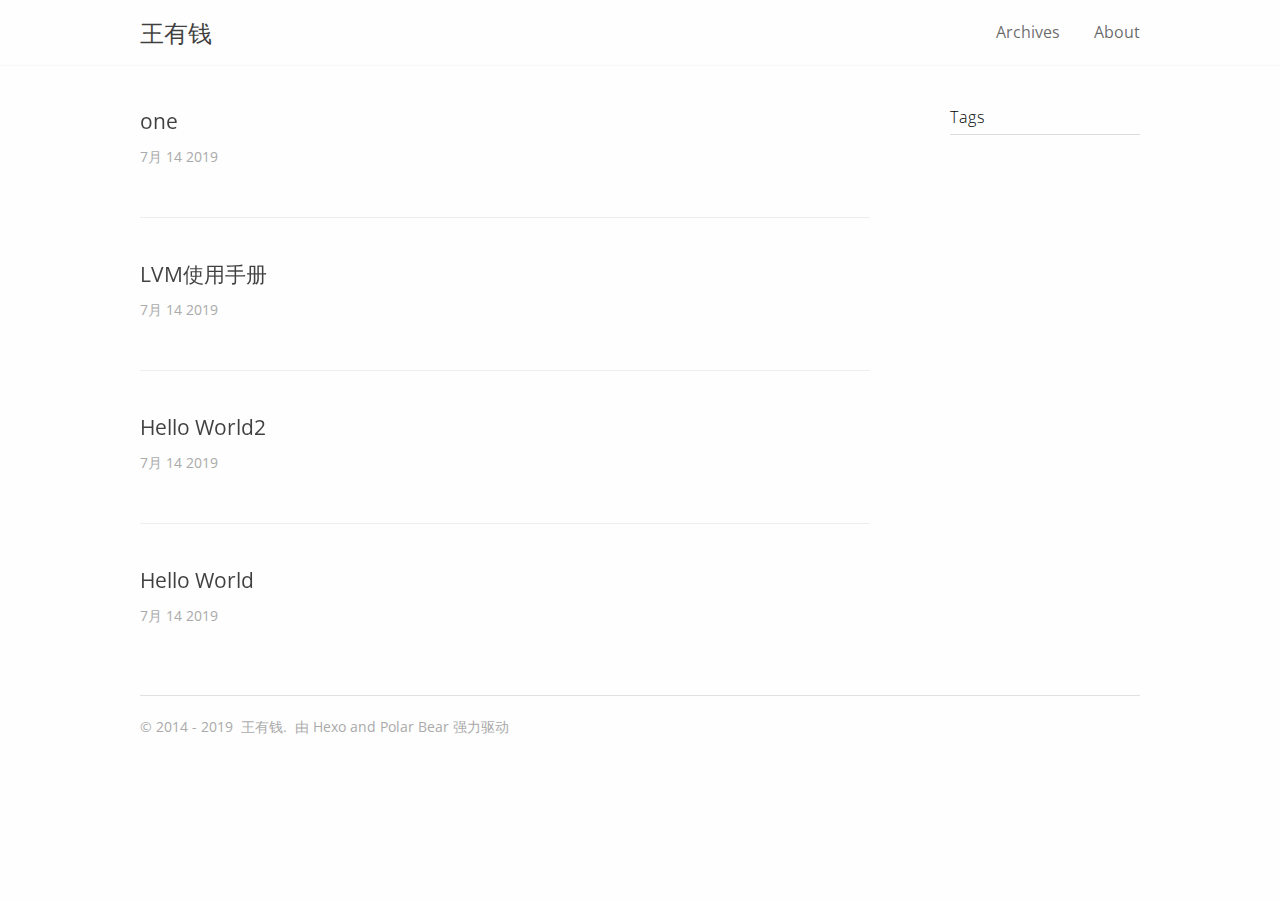
==== commit b1b9f32f: "Site updated: 2019-07-14 23:46:53" ====
--- a/index.html
+++ b/index.html
@@ -1,478 +1,280 @@
 <!DOCTYPE html>
-<html>
-<head><meta name="generator" content="Hexo 3.9.0">
-  <meta charset="utf-8">
-  
-  <meta name="renderer" content="webkit">
-  <meta http-equiv="X-UA-Compatible" content="IE=edge">
-  <link rel="dns-prefetch" href="http://yoursite.com">
-  <title>Hexo</title>
-  <meta name="viewport" content="width=device-width, initial-scale=1, maximum-scale=1">
-  <meta property="og:type" content="website">
-<meta property="og:title" content="Hexo">
-<meta property="og:url" content="http://yoursite.com/index.html">
-<meta property="og:site_name" content="Hexo">
-<meta property="og:locale" content="default">
+<html lang>
+  <head><meta name="generator" content="Hexo 3.9.0">
+    
+<meta charset="UTF-8">
+<meta http-equiv="X-UA-Compatible" content="IE=edge">
+<meta name="viewport" content="width=device-width,user-scalable=no,initial-scale=1,minimum-scale=1,maximum-scale=1">
+
+
+<meta http-equiv="Cache-Control" content="no-transform">
+<meta http-equiv="Cache-Control" content="no-siteapp">
+
+
+
+
+
+
+
+
+
+
+  <link rel="alternate" href="/default" title="王有钱">
+
+
+
+
+  <link rel="shortcut icon" type="image/x-icon" href="/favicon.ico?v=1.1">
+
+
+
+<link rel="canonical" href="https://the-bigfish.github.io/">
+
+
+<meta property="og:type" content="website">
+<meta property="og:title" content="王有钱">
+<meta property="og:url" content="https://the-bigfish.github.io/index.html">
+<meta property="og:site_name" content="王有钱">
+<meta property="og:locale" content="zh-cn">
 <meta name="twitter:card" content="summary">
-<meta name="twitter:title" content="Hexo">
-  
-    <link rel="alternative" href="/atom.xml" title="Hexo" type="application/atom+xml">
-  
-  
-    <link rel="icon" href="/favicon.png">
-  
-  <link rel="stylesheet" type="text/css" href="/./main.0cf68a.css">
-  <style type="text/css">
-  
-    #container.show {
-      background: linear-gradient(200deg,#a0cfe4,#e8c37e);
-    }
-  </style>
-  
-
-  
-
-</head>
+<meta name="twitter:title" content="王有钱">
+
+
+<link rel="stylesheet" type="text/css" href="/css/style.css?v=1.1">
+<link href="https://fonts.googleapis.com/css?family=Open+Sans" rel="stylesheet">
+
+
+
+
+
+<script type="text/javascript">
+  var themeConfig = {
+    fancybox: {
+      enable: false
+    },
+  };
+</script>
+
+
+
+
+  
+
+
+
+    <title> 王有钱 - </title>
+  </head>
+
+  <body>
+    <div id="page">
+      <header id="masthead"><div class="site-header-inner">
+    <h1 class="site-title">
+        <a href="/." class="logo">王有钱</a>
+    </h1>
+
+    <nav id="nav-top">
+        
+            <ul id="menu-top" class="nav-top-items">
+                
+                    <li class="menu-item">
+                        <a href="/archives">
+                            
+                            
+                                Archives
+                            
+                        </a>
+                    </li>
+                
+                    <li class="menu-item">
+                        <a href="/about">
+                            
+                            
+                                About
+                            
+                        </a>
+                    </li>
+                
+            </ul>
+        
+  </nav>
+</div>
+
+      </header>
+      <div id="content">
+        
+    <div id="primary" class="home">
+        
+            
+  <article class="post">
+    <header class="post-header">
+      <h1 class="post-title">
+        
+          <a class="post-link" href="/2019/07/14/one/">one</a>
+        
+      </h1>
+
+      <time class="post-time">
+          7月 14 2019
+      </time>
+    </header>
+
+
+
+    
+        <div class="post-excerpt">
+            
+            
+
+            
+          
+
+    
+  </div></article>
+
+        
+            
+  <article class="post">
+    <header class="post-header">
+      <h1 class="post-title">
+        
+          <a class="post-link" href="/2019/07/14/LVM使用手册/">LVM使用手册</a>
+        
+      </h1>
+
+      <time class="post-time">
+          7月 14 2019
+      </time>
+    </header>
+
+
+
+    
+        <div class="post-excerpt">
+            
+            
+
+            
+          
+
+    
+  </div></article>
+
+        
+            
+  <article class="post">
+    <header class="post-header">
+      <h1 class="post-title">
+        
+          <a class="post-link" href="/2019/07/14/my-first-blog/">Hello World2</a>
+        
+      </h1>
+
+      <time class="post-time">
+          7月 14 2019
+      </time>
+    </header>
+
+
+
+    
+        <div class="post-excerpt">
+            
+            
+
+            
+          
+
+    
+  </div></article>
+
+        
+            
+  <article class="post">
+    <header class="post-header">
+      <h1 class="post-title">
+        
+          <a class="post-link" href="/2019/07/14/hello-world/">Hello World</a>
+        
+      </h1>
+
+      <time class="post-time">
+          7月 14 2019
+      </time>
+    </header>
+
+
+
+    
+        <div class="post-excerpt">
+            
+            
+
+            
+          
+
+    
+  </div></article>
+
+        
+        
+  <nav class="pagination">
+    
+    
+  </nav>
+
+    </div>
+    <div id="secondary">
+    
+
+    
+
+    
+    <section id="tags" class="widget-area widget_tags">
+        <h3 class="widget-title">Tags</h3>
+        
+    </section>
+
+
+</div>
+
+
+      </div>
+
+      <footer id="colophon"><span class="copyright-year">
+    
+        &copy;
+    
+        2014 -
+    
+    2019
+    <span class="footer-author">王有钱.</span>
+    <span class="power-by">
+        由 <a class="hexo-link" href="https://hexo.io/">Hexo</a> and <a class="theme-link" href="https://github.com/frostfan/hexo-theme-polarbear">Polar Bear</a> 强力驱动
+    </span>
+</span>
+
+      </footer>
+
+      <div class="back-to-top" id="back-to-top">
+        <i class="iconfont icon-up"></i>
+      </div>
+    </div>
+    
+
+
+    
+
+
+
+
+  
+    <script type="text/javascript" src="/lib/jquery/jquery-3.1.1.min.js"></script>
+  
+
+  
+
+    <script type="text/javascript" src="/js/src/theme.js?v=1.1"></script>
+<script type="text/javascript" src="/js/src/bootstrap.js?v=1.1"></script>
+
+  </body>
 </html>
-<body>
-  <div id="container" q-class="show:isCtnShow">
-    <canvas id="anm-canvas" class="anm-canvas"></canvas>
-    <div class="left-col" q-class="show:isShow">
-      
-<div class="overlay" style="background: #4d4d4d"></div>
-<div class="intrude-less">
-	<header id="header" class="inner">
-		<a href="/" class="profilepic">
-			<img src="" class="js-avatar">
-		</a>
-		<hgroup>
-		  <h1 class="header-author"><a href="/">John Doe</a></h1>
-		</hgroup>
-		
-
-		<nav class="header-menu">
-			<ul>
-			
-				<li><a href="/">主页</a></li>
-	        
-				<li><a href="/tags/随笔/">随笔</a></li>
-	        
-			</ul>
-		</nav>
-		<nav class="header-smart-menu">
-    		
-    			
-    			<a q-on="click: openSlider(e, 'innerArchive')" href="javascript:void(0)">所有文章</a>
-    			
-            
-    			
-    			<a q-on="click: openSlider(e, 'friends')" href="javascript:void(0)">友链</a>
-    			
-            
-    			
-    			<a q-on="click: openSlider(e, 'aboutme')" href="javascript:void(0)">关于我</a>
-    			
-            
-		</nav>
-		<nav class="header-nav">
-			<div class="social">
-				
-					<a class="github" target="_blank" href="#" title="github"><i class="icon-github"></i></a>
-		        
-					<a class="weibo" target="_blank" href="#" title="weibo"><i class="icon-weibo"></i></a>
-		        
-					<a class="rss" target="_blank" href="#" title="rss"><i class="icon-rss"></i></a>
-		        
-					<a class="zhihu" target="_blank" href="#" title="zhihu"><i class="icon-zhihu"></i></a>
-		        
-			</div>
-		</nav>
-	</header>		
-</div>
-
-    </div>
-    <div class="mid-col" q-class="show:isShow,hide:isShow|isFalse">
-      
-<nav id="mobile-nav">
-  	<div class="overlay js-overlay" style="background: #4d4d4d"></div>
-	<div class="btnctn js-mobile-btnctn">
-  		<div class="slider-trigger list" q-on="click: openSlider(e)"><i class="icon icon-sort"></i></div>
-	</div>
-	<div class="intrude-less">
-		<header id="header" class="inner">
-			<div class="profilepic">
-				<img src="" class="js-avatar">
-			</div>
-			<hgroup>
-			  <h1 class="header-author js-header-author">John Doe</h1>
-			</hgroup>
-			
-			
-			
-				
-			
-				
-			
-			
-			
-			<nav class="header-nav">
-				<div class="social">
-					
-						<a class="github" target="_blank" href="#" title="github"><i class="icon-github"></i></a>
-			        
-						<a class="weibo" target="_blank" href="#" title="weibo"><i class="icon-weibo"></i></a>
-			        
-						<a class="rss" target="_blank" href="#" title="rss"><i class="icon-rss"></i></a>
-			        
-						<a class="zhihu" target="_blank" href="#" title="zhihu"><i class="icon-zhihu"></i></a>
-			        
-				</div>
-			</nav>
-
-			<nav class="header-menu js-header-menu">
-				<ul style="width: 50%">
-				
-				
-					<li style="width: 50%"><a href="/">主页</a></li>
-		        
-					<li style="width: 50%"><a href="/tags/随笔/">随笔</a></li>
-		        
-				</ul>
-			</nav>
-		</header>				
-	</div>
-	<div class="mobile-mask" style="display:none" q-show="isShow"></div>
-</nav>
-
-      <div id="wrapper" class="body-wrap">
-        <div class="menu-l">
-          <div class="canvas-wrap">
-            <canvas data-colors="#eaeaea" data-sectionHeight="100" data-contentId="js-content" id="myCanvas1" class="anm-canvas"></canvas>
-          </div>
-          <div id="js-content" class="content-ll">
-            
-  
-    <article id="post-hello-world" class="article article-type-post  article-index" itemscope itemprop="blogPost">
-  <div class="article-inner">
-    
-      <header class="article-header">
-        
-  
-    <h1 itemprop="name">
-      <a class="article-title" href="/2019/07/14/hello-world/">Hello World</a>
-    </h1>
-  
-
-        
-        <a href="/2019/07/14/hello-world/" class="archive-article-date">
-  	<time datetime="2019-07-14T09:38:26.410Z" itemprop="datePublished"><i class="icon-calendar icon"></i>2019-07-14</time>
-</a>
-        
-      </header>
-    
-    <div class="article-entry" itemprop="articleBody">
-      
-        <p>Welcome to <a href="https://hexo.io/" target="_blank" rel="noopener">Hexo</a>! This is your very first post. Check <a href="https://hexo.io/docs/" target="_blank" rel="noopener">documentation</a> for more info. If you get any problems when using Hexo, you can find the answer in <a href="https://hexo.io/docs/troubleshooting.html" target="_blank" rel="noopener">troubleshooting</a> or you can ask me on <a href="https://github.com/hexojs/hexo/issues" target="_blank" rel="noopener">GitHub</a>.</p>
-<h2 id="Quick-Start"><a href="#Quick-Start" class="headerlink" title="Quick Start"></a>Quick Start</h2><h3 id="Create-a-new-post"><a href="#Create-a-new-post" class="headerlink" title="Create a new post"></a>Create a new post</h3><figure class="highlight bash"><table><tr><td class="gutter"><pre><span class="line">1</span><br></pre></td><td class="code"><pre><span class="line">$ hexo new <span class="string">"My New Post"</span></span><br></pre></td></tr></table></figure>
-
-<p>More info: <a href="https://hexo.io/docs/writing.html" target="_blank" rel="noopener">Writing</a></p>
-<h3 id="Run-server"><a href="#Run-server" class="headerlink" title="Run server"></a>Run server</h3><figure class="highlight bash"><table><tr><td class="gutter"><pre><span class="line">1</span><br></pre></td><td class="code"><pre><span class="line">$ hexo server</span><br></pre></td></tr></table></figure>
-
-<p>More info: <a href="https://hexo.io/docs/server.html" target="_blank" rel="noopener">Server</a></p>
-<h3 id="Generate-static-files"><a href="#Generate-static-files" class="headerlink" title="Generate static files"></a>Generate static files</h3><figure class="highlight bash"><table><tr><td class="gutter"><pre><span class="line">1</span><br></pre></td><td class="code"><pre><span class="line">$ hexo generate</span><br></pre></td></tr></table></figure>
-
-<p>More info: <a href="https://hexo.io/docs/generating.html" target="_blank" rel="noopener">Generating</a></p>
-<h3 id="Deploy-to-remote-sites"><a href="#Deploy-to-remote-sites" class="headerlink" title="Deploy to remote sites"></a>Deploy to remote sites</h3><figure class="highlight bash"><table><tr><td class="gutter"><pre><span class="line">1</span><br></pre></td><td class="code"><pre><span class="line">$ hexo deploy</span><br></pre></td></tr></table></figure>
-
-<p>More info: <a href="https://hexo.io/docs/deployment.html" target="_blank" rel="noopener">Deployment</a></p>
-
-      
-
-      
-    </div>
-    <div class="article-info article-info-index">
-      
-      
-      
-
-      
-        <p class="article-more-link">
-          <a class="article-more-a" href="/2019/07/14/hello-world/">展开全文 >></a>
-        </p>
-      
-
-      
-      <div class="clearfix"></div>
-    </div>
-  </div>
-</article>
-
-<aside class="wrap-side-operation">
-    <div class="mod-side-operation">
-        
-        <div class="jump-container" id="js-jump-container" style="display:none;">
-            <a href="javascript:void(0)" class="mod-side-operation__jump-to-top">
-                <i class="icon-font icon-back"></i>
-            </a>
-            <div id="js-jump-plan-container" class="jump-plan-container" style="top: -11px;">
-                <i class="icon-font icon-plane jump-plane"></i>
-            </div>
-        </div>
-        
-        
-    </div>
-</aside>
-
-
-
-
-  
-  
-
-
-          </div>
-        </div>
-      </div>
-      <footer id="footer">
-  <div class="outer">
-    <div id="footer-info">
-    	<div class="footer-left">
-    		&copy; 2019 John Doe
-    	</div>
-      	<div class="footer-right">
-      		<a href="http://hexo.io/" target="_blank">Hexo</a>  Theme <a href="https://github.com/litten/hexo-theme-yilia" target="_blank">Yilia</a> by Litten
-      	</div>
-    </div>
-  </div>
-</footer>
-    </div>
-    <script>
-	var yiliaConfig = {
-		mathjax: false,
-		isHome: true,
-		isPost: false,
-		isArchive: false,
-		isTag: false,
-		isCategory: false,
-		open_in_new: false,
-		toc_hide_index: true,
-		root: "/",
-		innerArchive: true,
-		showTags: false
-	}
-</script>
-
-<script>!function(t){function n(e){if(r[e])return r[e].exports;var i=r[e]={exports:{},id:e,loaded:!1};return t[e].call(i.exports,i,i.exports,n),i.loaded=!0,i.exports}var r={};n.m=t,n.c=r,n.p="./",n(0)}([function(t,n,r){r(195),t.exports=r(191)},function(t,n,r){var e=r(3),i=r(52),o=r(27),u=r(28),c=r(53),f="prototype",a=function(t,n,r){var s,l,h,v,p=t&a.F,d=t&a.G,y=t&a.S,g=t&a.P,b=t&a.B,m=d?e:y?e[n]||(e[n]={}):(e[n]||{})[f],x=d?i:i[n]||(i[n]={}),w=x[f]||(x[f]={});d&&(r=n);for(s in r)l=!p&&m&&void 0!==m[s],h=(l?m:r)[s],v=b&&l?c(h,e):g&&"function"==typeof h?c(Function.call,h):h,m&&u(m,s,h,t&a.U),x[s]!=h&&o(x,s,v),g&&w[s]!=h&&(w[s]=h)};e.core=i,a.F=1,a.G=2,a.S=4,a.P=8,a.B=16,a.W=32,a.U=64,a.R=128,t.exports=a},function(t,n,r){var e=r(6);t.exports=function(t){if(!e(t))throw TypeError(t+" is not an object!");return t}},function(t,n){var r=t.exports="undefined"!=typeof window&&window.Math==Math?window:"undefined"!=typeof self&&self.Math==Math?self:Function("return this")();"number"==typeof __g&&(__g=r)},function(t,n){t.exports=function(t){try{return!!t()}catch(t){return!0}}},function(t,n){var r=t.exports="undefined"!=typeof window&&window.Math==Math?window:"undefined"!=typeof self&&self.Math==Math?self:Function("return this")();"number"==typeof __g&&(__g=r)},function(t,n){t.exports=function(t){return"object"==typeof t?null!==t:"function"==typeof t}},function(t,n,r){var e=r(126)("wks"),i=r(76),o=r(3).Symbol,u="function"==typeof o;(t.exports=function(t){return e[t]||(e[t]=u&&o[t]||(u?o:i)("Symbol."+t))}).store=e},function(t,n){var r={}.hasOwnProperty;t.exports=function(t,n){return r.call(t,n)}},function(t,n,r){var e=r(94),i=r(33);t.exports=function(t){return e(i(t))}},function(t,n,r){t.exports=!r(4)(function(){return 7!=Object.defineProperty({},"a",{get:function(){return 7}}).a})},function(t,n,r){var e=r(2),i=r(167),o=r(50),u=Object.defineProperty;n.f=r(10)?Object.defineProperty:function(t,n,r){if(e(t),n=o(n,!0),e(r),i)try{return u(t,n,r)}catch(t){}if("get"in r||"set"in r)throw TypeError("Accessors not supported!");return"value"in r&&(t[n]=r.value),t}},function(t,n,r){t.exports=!r(18)(function(){return 7!=Object.defineProperty({},"a",{get:function(){return 7}}).a})},function(t,n,r){var e=r(14),i=r(22);t.exports=r(12)?function(t,n,r){return e.f(t,n,i(1,r))}:function(t,n,r){return t[n]=r,t}},function(t,n,r){var e=r(20),i=r(58),o=r(42),u=Object.defineProperty;n.f=r(12)?Object.defineProperty:function(t,n,r){if(e(t),n=o(n,!0),e(r),i)try{return u(t,n,r)}catch(t){}if("get"in r||"set"in r)throw TypeError("Accessors not supported!");return"value"in r&&(t[n]=r.value),t}},function(t,n,r){var e=r(40)("wks"),i=r(23),o=r(5).Symbol,u="function"==typeof o;(t.exports=function(t){return e[t]||(e[t]=u&&o[t]||(u?o:i)("Symbol."+t))}).store=e},function(t,n,r){var e=r(67),i=Math.min;t.exports=function(t){return t>0?i(e(t),9007199254740991):0}},function(t,n,r){var e=r(46);t.exports=function(t){return Object(e(t))}},function(t,n){t.exports=function(t){try{return!!t()}catch(t){return!0}}},function(t,n,r){var e=r(63),i=r(34);t.exports=Object.keys||function(t){return e(t,i)}},function(t,n,r){var e=r(21);t.exports=function(t){if(!e(t))throw TypeError(t+" is not an object!");return t}},function(t,n){t.exports=function(t){return"object"==typeof t?null!==t:"function"==typeof t}},function(t,n){t.exports=function(t,n){return{enumerable:!(1&t),configurable:!(2&t),writable:!(4&t),value:n}}},function(t,n){var r=0,e=Math.random();t.exports=function(t){return"Symbol(".concat(void 0===t?"":t,")_",(++r+e).toString(36))}},function(t,n){var r={}.hasOwnProperty;t.exports=function(t,n){return r.call(t,n)}},function(t,n){var r=t.exports={version:"2.4.0"};"number"==typeof __e&&(__e=r)},function(t,n){t.exports=function(t){if("function"!=typeof t)throw TypeError(t+" is not a function!");return t}},function(t,n,r){var e=r(11),i=r(66);t.exports=r(10)?function(t,n,r){return e.f(t,n,i(1,r))}:function(t,n,r){return t[n]=r,t}},function(t,n,r){var e=r(3),i=r(27),o=r(24),u=r(76)("src"),c="toString",f=Function[c],a=(""+f).split(c);r(52).inspectSource=function(t){return f.call(t)},(t.exports=function(t,n,r,c){var f="function"==typeof r;f&&(o(r,"name")||i(r,"name",n)),t[n]!==r&&(f&&(o(r,u)||i(r,u,t[n]?""+t[n]:a.join(String(n)))),t===e?t[n]=r:c?t[n]?t[n]=r:i(t,n,r):(delete t[n],i(t,n,r)))})(Function.prototype,c,function(){return"function"==typeof this&&this[u]||f.call(this)})},function(t,n,r){var e=r(1),i=r(4),o=r(46),u=function(t,n,r,e){var i=String(o(t)),u="<"+n;return""!==r&&(u+=" "+r+'="'+String(e).replace(/"/g,"&quot;")+'"'),u+">"+i+"</"+n+">"};t.exports=function(t,n){var r={};r[t]=n(u),e(e.P+e.F*i(function(){var n=""[t]('"');return n!==n.toLowerCase()||n.split('"').length>3}),"String",r)}},function(t,n,r){var e=r(115),i=r(46);t.exports=function(t){return e(i(t))}},function(t,n,r){var e=r(116),i=r(66),o=r(30),u=r(50),c=r(24),f=r(167),a=Object.getOwnPropertyDescriptor;n.f=r(10)?a:function(t,n){if(t=o(t),n=u(n,!0),f)try{return a(t,n)}catch(t){}if(c(t,n))return i(!e.f.call(t,n),t[n])}},function(t,n,r){var e=r(24),i=r(17),o=r(145)("IE_PROTO"),u=Object.prototype;t.exports=Object.getPrototypeOf||function(t){return t=i(t),e(t,o)?t[o]:"function"==typeof t.constructor&&t instanceof t.constructor?t.constructor.prototype:t instanceof Object?u:null}},function(t,n){t.exports=function(t){if(void 0==t)throw TypeError("Can't call method on  "+t);return t}},function(t,n){t.exports="constructor,hasOwnProperty,isPrototypeOf,propertyIsEnumerable,toLocaleString,toString,valueOf".split(",")},function(t,n){t.exports={}},function(t,n){t.exports=!0},function(t,n){n.f={}.propertyIsEnumerable},function(t,n,r){var e=r(14).f,i=r(8),o=r(15)("toStringTag");t.exports=function(t,n,r){t&&!i(t=r?t:t.prototype,o)&&e(t,o,{configurable:!0,value:n})}},function(t,n,r){var e=r(40)("keys"),i=r(23);t.exports=function(t){return e[t]||(e[t]=i(t))}},function(t,n,r){var e=r(5),i="__core-js_shared__",o=e[i]||(e[i]={});t.exports=function(t){return o[t]||(o[t]={})}},function(t,n){var r=Math.ceil,e=Math.floor;t.exports=function(t){return isNaN(t=+t)?0:(t>0?e:r)(t)}},function(t,n,r){var e=r(21);t.exports=function(t,n){if(!e(t))return t;var r,i;if(n&&"function"==typeof(r=t.toString)&&!e(i=r.call(t)))return i;if("function"==typeof(r=t.valueOf)&&!e(i=r.call(t)))return i;if(!n&&"function"==typeof(r=t.toString)&&!e(i=r.call(t)))return i;throw TypeError("Can't convert object to primitive value")}},function(t,n,r){var e=r(5),i=r(25),o=r(36),u=r(44),c=r(14).f;t.exports=function(t){var n=i.Symbol||(i.Symbol=o?{}:e.Symbol||{});"_"==t.charAt(0)||t in n||c(n,t,{value:u.f(t)})}},function(t,n,r){n.f=r(15)},function(t,n){var r={}.toString;t.exports=function(t){return r.call(t).slice(8,-1)}},function(t,n){t.exports=function(t){if(void 0==t)throw TypeError("Can't call method on  "+t);return t}},function(t,n,r){var e=r(4);t.exports=function(t,n){return!!t&&e(function(){n?t.call(null,function(){},1):t.call(null)})}},function(t,n,r){var e=r(53),i=r(115),o=r(17),u=r(16),c=r(203);t.exports=function(t,n){var r=1==t,f=2==t,a=3==t,s=4==t,l=6==t,h=5==t||l,v=n||c;return function(n,c,p){for(var d,y,g=o(n),b=i(g),m=e(c,p,3),x=u(b.length),w=0,S=r?v(n,x):f?v(n,0):void 0;x>w;w++)if((h||w in b)&&(d=b[w],y=m(d,w,g),t))if(r)S[w]=y;else if(y)switch(t){case 3:return!0;case 5:return d;case 6:return w;case 2:S.push(d)}else if(s)return!1;return l?-1:a||s?s:S}}},function(t,n,r){var e=r(1),i=r(52),o=r(4);t.exports=function(t,n){var r=(i.Object||{})[t]||Object[t],u={};u[t]=n(r),e(e.S+e.F*o(function(){r(1)}),"Object",u)}},function(t,n,r){var e=r(6);t.exports=function(t,n){if(!e(t))return t;var r,i;if(n&&"function"==typeof(r=t.toString)&&!e(i=r.call(t)))return i;if("function"==typeof(r=t.valueOf)&&!e(i=r.call(t)))return i;if(!n&&"function"==typeof(r=t.toString)&&!e(i=r.call(t)))return i;throw TypeError("Can't convert object to primitive value")}},function(t,n,r){var e=r(5),i=r(25),o=r(91),u=r(13),c="prototype",f=function(t,n,r){var a,s,l,h=t&f.F,v=t&f.G,p=t&f.S,d=t&f.P,y=t&f.B,g=t&f.W,b=v?i:i[n]||(i[n]={}),m=b[c],x=v?e:p?e[n]:(e[n]||{})[c];v&&(r=n);for(a in r)(s=!h&&x&&void 0!==x[a])&&a in b||(l=s?x[a]:r[a],b[a]=v&&"function"!=typeof x[a]?r[a]:y&&s?o(l,e):g&&x[a]==l?function(t){var n=function(n,r,e){if(this instanceof t){switch(arguments.length){case 0:return new t;case 1:return new t(n);case 2:return new t(n,r)}return new t(n,r,e)}return t.apply(this,arguments)};return n[c]=t[c],n}(l):d&&"function"==typeof l?o(Function.call,l):l,d&&((b.virtual||(b.virtual={}))[a]=l,t&f.R&&m&&!m[a]&&u(m,a,l)))};f.F=1,f.G=2,f.S=4,f.P=8,f.B=16,f.W=32,f.U=64,f.R=128,t.exports=f},function(t,n){var r=t.exports={version:"2.4.0"};"number"==typeof __e&&(__e=r)},function(t,n,r){var e=r(26);t.exports=function(t,n,r){if(e(t),void 0===n)return t;switch(r){case 1:return function(r){return t.call(n,r)};case 2:return function(r,e){return t.call(n,r,e)};case 3:return function(r,e,i){return t.call(n,r,e,i)}}return function(){return t.apply(n,arguments)}}},function(t,n,r){var e=r(183),i=r(1),o=r(126)("metadata"),u=o.store||(o.store=new(r(186))),c=function(t,n,r){var i=u.get(t);if(!i){if(!r)return;u.set(t,i=new e)}var o=i.get(n);if(!o){if(!r)return;i.set(n,o=new e)}return o},f=function(t,n,r){var e=c(n,r,!1);return void 0!==e&&e.has(t)},a=function(t,n,r){var e=c(n,r,!1);return void 0===e?void 0:e.get(t)},s=function(t,n,r,e){c(r,e,!0).set(t,n)},l=function(t,n){var r=c(t,n,!1),e=[];return r&&r.forEach(function(t,n){e.push(n)}),e},h=function(t){return void 0===t||"symbol"==typeof t?t:String(t)},v=function(t){i(i.S,"Reflect",t)};t.exports={store:u,map:c,has:f,get:a,set:s,keys:l,key:h,exp:v}},function(t,n,r){"use strict";if(r(10)){var e=r(69),i=r(3),o=r(4),u=r(1),c=r(127),f=r(152),a=r(53),s=r(68),l=r(66),h=r(27),v=r(73),p=r(67),d=r(16),y=r(75),g=r(50),b=r(24),m=r(180),x=r(114),w=r(6),S=r(17),_=r(137),O=r(70),E=r(32),P=r(71).f,j=r(154),F=r(76),M=r(7),A=r(48),N=r(117),T=r(146),I=r(155),k=r(80),L=r(123),R=r(74),C=r(130),D=r(160),U=r(11),W=r(31),G=U.f,B=W.f,V=i.RangeError,z=i.TypeError,q=i.Uint8Array,K="ArrayBuffer",J="Shared"+K,Y="BYTES_PER_ELEMENT",H="prototype",$=Array[H],X=f.ArrayBuffer,Q=f.DataView,Z=A(0),tt=A(2),nt=A(3),rt=A(4),et=A(5),it=A(6),ot=N(!0),ut=N(!1),ct=I.values,ft=I.keys,at=I.entries,st=$.lastIndexOf,lt=$.reduce,ht=$.reduceRight,vt=$.join,pt=$.sort,dt=$.slice,yt=$.toString,gt=$.toLocaleString,bt=M("iterator"),mt=M("toStringTag"),xt=F("typed_constructor"),wt=F("def_constructor"),St=c.CONSTR,_t=c.TYPED,Ot=c.VIEW,Et="Wrong length!",Pt=A(1,function(t,n){return Tt(T(t,t[wt]),n)}),jt=o(function(){return 1===new q(new Uint16Array([1]).buffer)[0]}),Ft=!!q&&!!q[H].set&&o(function(){new q(1).set({})}),Mt=function(t,n){if(void 0===t)throw z(Et);var r=+t,e=d(t);if(n&&!m(r,e))throw V(Et);return e},At=function(t,n){var r=p(t);if(r<0||r%n)throw V("Wrong offset!");return r},Nt=function(t){if(w(t)&&_t in t)return t;throw z(t+" is not a typed array!")},Tt=function(t,n){if(!(w(t)&&xt in t))throw z("It is not a typed array constructor!");return new t(n)},It=function(t,n){return kt(T(t,t[wt]),n)},kt=function(t,n){for(var r=0,e=n.length,i=Tt(t,e);e>r;)i[r]=n[r++];return i},Lt=function(t,n,r){G(t,n,{get:function(){return this._d[r]}})},Rt=function(t){var n,r,e,i,o,u,c=S(t),f=arguments.length,s=f>1?arguments[1]:void 0,l=void 0!==s,h=j(c);if(void 0!=h&&!_(h)){for(u=h.call(c),e=[],n=0;!(o=u.next()).done;n++)e.push(o.value);c=e}for(l&&f>2&&(s=a(s,arguments[2],2)),n=0,r=d(c.length),i=Tt(this,r);r>n;n++)i[n]=l?s(c[n],n):c[n];return i},Ct=function(){for(var t=0,n=arguments.length,r=Tt(this,n);n>t;)r[t]=arguments[t++];return r},Dt=!!q&&o(function(){gt.call(new q(1))}),Ut=function(){return gt.apply(Dt?dt.call(Nt(this)):Nt(this),arguments)},Wt={copyWithin:function(t,n){return D.call(Nt(this),t,n,arguments.length>2?arguments[2]:void 0)},every:function(t){return rt(Nt(this),t,arguments.length>1?arguments[1]:void 0)},fill:function(t){return C.apply(Nt(this),arguments)},filter:function(t){return It(this,tt(Nt(this),t,arguments.length>1?arguments[1]:void 0))},find:function(t){return et(Nt(this),t,arguments.length>1?arguments[1]:void 0)},findIndex:function(t){return it(Nt(this),t,arguments.length>1?arguments[1]:void 0)},forEach:function(t){Z(Nt(this),t,arguments.length>1?arguments[1]:void 0)},indexOf:function(t){return ut(Nt(this),t,arguments.length>1?arguments[1]:void 0)},includes:function(t){return ot(Nt(this),t,arguments.length>1?arguments[1]:void 0)},join:function(t){return vt.apply(Nt(this),arguments)},lastIndexOf:function(t){return st.apply(Nt(this),arguments)},map:function(t){return Pt(Nt(this),t,arguments.length>1?arguments[1]:void 0)},reduce:function(t){return lt.apply(Nt(this),arguments)},reduceRight:function(t){return ht.apply(Nt(this),arguments)},reverse:function(){for(var t,n=this,r=Nt(n).length,e=Math.floor(r/2),i=0;i<e;)t=n[i],n[i++]=n[--r],n[r]=t;return n},some:function(t){return nt(Nt(this),t,arguments.length>1?arguments[1]:void 0)},sort:function(t){return pt.call(Nt(this),t)},subarray:function(t,n){var r=Nt(this),e=r.length,i=y(t,e);return new(T(r,r[wt]))(r.buffer,r.byteOffset+i*r.BYTES_PER_ELEMENT,d((void 0===n?e:y(n,e))-i))}},Gt=function(t,n){return It(this,dt.call(Nt(this),t,n))},Bt=function(t){Nt(this);var n=At(arguments[1],1),r=this.length,e=S(t),i=d(e.length),o=0;if(i+n>r)throw V(Et);for(;o<i;)this[n+o]=e[o++]},Vt={entries:function(){return at.call(Nt(this))},keys:function(){return ft.call(Nt(this))},values:function(){return ct.call(Nt(this))}},zt=function(t,n){return w(t)&&t[_t]&&"symbol"!=typeof n&&n in t&&String(+n)==String(n)},qt=function(t,n){return zt(t,n=g(n,!0))?l(2,t[n]):B(t,n)},Kt=function(t,n,r){return!(zt(t,n=g(n,!0))&&w(r)&&b(r,"value"))||b(r,"get")||b(r,"set")||r.configurable||b(r,"writable")&&!r.writable||b(r,"enumerable")&&!r.enumerable?G(t,n,r):(t[n]=r.value,t)};St||(W.f=qt,U.f=Kt),u(u.S+u.F*!St,"Object",{getOwnPropertyDescriptor:qt,defineProperty:Kt}),o(function(){yt.call({})})&&(yt=gt=function(){return vt.call(this)});var Jt=v({},Wt);v(Jt,Vt),h(Jt,bt,Vt.values),v(Jt,{slice:Gt,set:Bt,constructor:function(){},toString:yt,toLocaleString:Ut}),Lt(Jt,"buffer","b"),Lt(Jt,"byteOffset","o"),Lt(Jt,"byteLength","l"),Lt(Jt,"length","e"),G(Jt,mt,{get:function(){return this[_t]}}),t.exports=function(t,n,r,f){f=!!f;var a=t+(f?"Clamped":"")+"Array",l="Uint8Array"!=a,v="get"+t,p="set"+t,y=i[a],g=y||{},b=y&&E(y),m=!y||!c.ABV,S={},_=y&&y[H],j=function(t,r){var e=t._d;return e.v[v](r*n+e.o,jt)},F=function(t,r,e){var i=t._d;f&&(e=(e=Math.round(e))<0?0:e>255?255:255&e),i.v[p](r*n+i.o,e,jt)},M=function(t,n){G(t,n,{get:function(){return j(this,n)},set:function(t){return F(this,n,t)},enumerable:!0})};m?(y=r(function(t,r,e,i){s(t,y,a,"_d");var o,u,c,f,l=0,v=0;if(w(r)){if(!(r instanceof X||(f=x(r))==K||f==J))return _t in r?kt(y,r):Rt.call(y,r);o=r,v=At(e,n);var p=r.byteLength;if(void 0===i){if(p%n)throw V(Et);if((u=p-v)<0)throw V(Et)}else if((u=d(i)*n)+v>p)throw V(Et);c=u/n}else c=Mt(r,!0),u=c*n,o=new X(u);for(h(t,"_d",{b:o,o:v,l:u,e:c,v:new Q(o)});l<c;)M(t,l++)}),_=y[H]=O(Jt),h(_,"constructor",y)):L(function(t){new y(null),new y(t)},!0)||(y=r(function(t,r,e,i){s(t,y,a);var o;return w(r)?r instanceof X||(o=x(r))==K||o==J?void 0!==i?new g(r,At(e,n),i):void 0!==e?new g(r,At(e,n)):new g(r):_t in r?kt(y,r):Rt.call(y,r):new g(Mt(r,l))}),Z(b!==Function.prototype?P(g).concat(P(b)):P(g),function(t){t in y||h(y,t,g[t])}),y[H]=_,e||(_.constructor=y));var A=_[bt],N=!!A&&("values"==A.name||void 0==A.name),T=Vt.values;h(y,xt,!0),h(_,_t,a),h(_,Ot,!0),h(_,wt,y),(f?new y(1)[mt]==a:mt in _)||G(_,mt,{get:function(){return a}}),S[a]=y,u(u.G+u.W+u.F*(y!=g),S),u(u.S,a,{BYTES_PER_ELEMENT:n,from:Rt,of:Ct}),Y in _||h(_,Y,n),u(u.P,a,Wt),R(a),u(u.P+u.F*Ft,a,{set:Bt}),u(u.P+u.F*!N,a,Vt),u(u.P+u.F*(_.toString!=yt),a,{toString:yt}),u(u.P+u.F*o(function(){new y(1).slice()}),a,{slice:Gt}),u(u.P+u.F*(o(function(){return[1,2].toLocaleString()!=new y([1,2]).toLocaleString()})||!o(function(){_.toLocaleString.call([1,2])})),a,{toLocaleString:Ut}),k[a]=N?A:T,e||N||h(_,bt,T)}}else t.exports=function(){}},function(t,n){var r={}.toString;t.exports=function(t){return r.call(t).slice(8,-1)}},function(t,n,r){var e=r(21),i=r(5).document,o=e(i)&&e(i.createElement);t.exports=function(t){return o?i.createElement(t):{}}},function(t,n,r){t.exports=!r(12)&&!r(18)(function(){return 7!=Object.defineProperty(r(57)("div"),"a",{get:function(){return 7}}).a})},function(t,n,r){"use strict";var e=r(36),i=r(51),o=r(64),u=r(13),c=r(8),f=r(35),a=r(96),s=r(38),l=r(103),h=r(15)("iterator"),v=!([].keys&&"next"in[].keys()),p="keys",d="values",y=function(){return this};t.exports=function(t,n,r,g,b,m,x){a(r,n,g);var w,S,_,O=function(t){if(!v&&t in F)return F[t];switch(t){case p:case d:return function(){return new r(this,t)}}return function(){return new r(this,t)}},E=n+" Iterator",P=b==d,j=!1,F=t.prototype,M=F[h]||F["@@iterator"]||b&&F[b],A=M||O(b),N=b?P?O("entries"):A:void 0,T="Array"==n?F.entries||M:M;if(T&&(_=l(T.call(new t)))!==Object.prototype&&(s(_,E,!0),e||c(_,h)||u(_,h,y)),P&&M&&M.name!==d&&(j=!0,A=function(){return M.call(this)}),e&&!x||!v&&!j&&F[h]||u(F,h,A),f[n]=A,f[E]=y,b)if(w={values:P?A:O(d),keys:m?A:O(p),entries:N},x)for(S in w)S in F||o(F,S,w[S]);else i(i.P+i.F*(v||j),n,w);return w}},function(t,n,r){var e=r(20),i=r(100),o=r(34),u=r(39)("IE_PROTO"),c=function(){},f="prototype",a=function(){var t,n=r(57)("iframe"),e=o.length;for(n.style.display="none",r(93).appendChild(n),n.src="javascript:",t=n.contentWindow.document,t.open(),t.write("<script>document.F=Object<\/script>"),t.close(),a=t.F;e--;)delete a[f][o[e]];return a()};t.exports=Object.create||function(t,n){var r;return null!==t?(c[f]=e(t),r=new c,c[f]=null,r[u]=t):r=a(),void 0===n?r:i(r,n)}},function(t,n,r){var e=r(63),i=r(34).concat("length","prototype");n.f=Object.getOwnPropertyNames||function(t){return e(t,i)}},function(t,n){n.f=Object.getOwnPropertySymbols},function(t,n,r){var e=r(8),i=r(9),o=r(90)(!1),u=r(39)("IE_PROTO");t.exports=function(t,n){var r,c=i(t),f=0,a=[];for(r in c)r!=u&&e(c,r)&&a.push(r);for(;n.length>f;)e(c,r=n[f++])&&(~o(a,r)||a.push(r));return a}},function(t,n,r){t.exports=r(13)},function(t,n,r){var e=r(76)("meta"),i=r(6),o=r(24),u=r(11).f,c=0,f=Object.isExtensible||function(){return!0},a=!r(4)(function(){return f(Object.preventExtensions({}))}),s=function(t){u(t,e,{value:{i:"O"+ ++c,w:{}}})},l=function(t,n){if(!i(t))return"symbol"==typeof t?t:("string"==typeof t?"S":"P")+t;if(!o(t,e)){if(!f(t))return"F";if(!n)return"E";s(t)}return t[e].i},h=function(t,n){if(!o(t,e)){if(!f(t))return!0;if(!n)return!1;s(t)}return t[e].w},v=function(t){return a&&p.NEED&&f(t)&&!o(t,e)&&s(t),t},p=t.exports={KEY:e,NEED:!1,fastKey:l,getWeak:h,onFreeze:v}},function(t,n){t.exports=function(t,n){return{enumerable:!(1&t),configurable:!(2&t),writable:!(4&t),value:n}}},function(t,n){var r=Math.ceil,e=Math.floor;t.exports=function(t){return isNaN(t=+t)?0:(t>0?e:r)(t)}},function(t,n){t.exports=function(t,n,r,e){if(!(t instanceof n)||void 0!==e&&e in t)throw TypeError(r+": incorrect invocation!");return t}},function(t,n){t.exports=!1},function(t,n,r){var e=r(2),i=r(173),o=r(133),u=r(145)("IE_PROTO"),c=function(){},f="prototype",a=function(){var t,n=r(132)("iframe"),e=o.length;for(n.style.display="none",r(135).appendChild(n),n.src="javascript:",t=n.contentWindow.document,t.open(),t.write("<script>document.F=Object<\/script>"),t.close(),a=t.F;e--;)delete a[f][o[e]];return a()};t.exports=Object.create||function(t,n){var r;return null!==t?(c[f]=e(t),r=new c,c[f]=null,r[u]=t):r=a(),void 0===n?r:i(r,n)}},function(t,n,r){var e=r(175),i=r(133).concat("length","prototype");n.f=Object.getOwnPropertyNames||function(t){return e(t,i)}},function(t,n,r){var e=r(175),i=r(133);t.exports=Object.keys||function(t){return e(t,i)}},function(t,n,r){var e=r(28);t.exports=function(t,n,r){for(var i in n)e(t,i,n[i],r);return t}},function(t,n,r){"use strict";var e=r(3),i=r(11),o=r(10),u=r(7)("species");t.exports=function(t){var n=e[t];o&&n&&!n[u]&&i.f(n,u,{configurable:!0,get:function(){return this}})}},function(t,n,r){var e=r(67),i=Math.max,o=Math.min;t.exports=function(t,n){return t=e(t),t<0?i(t+n,0):o(t,n)}},function(t,n){var r=0,e=Math.random();t.exports=function(t){return"Symbol(".concat(void 0===t?"":t,")_",(++r+e).toString(36))}},function(t,n,r){var e=r(33);t.exports=function(t){return Object(e(t))}},function(t,n,r){var e=r(7)("unscopables"),i=Array.prototype;void 0==i[e]&&r(27)(i,e,{}),t.exports=function(t){i[e][t]=!0}},function(t,n,r){var e=r(53),i=r(169),o=r(137),u=r(2),c=r(16),f=r(154),a={},s={},n=t.exports=function(t,n,r,l,h){var v,p,d,y,g=h?function(){return t}:f(t),b=e(r,l,n?2:1),m=0;if("function"!=typeof g)throw TypeError(t+" is not iterable!");if(o(g)){for(v=c(t.length);v>m;m++)if((y=n?b(u(p=t[m])[0],p[1]):b(t[m]))===a||y===s)return y}else for(d=g.call(t);!(p=d.next()).done;)if((y=i(d,b,p.value,n))===a||y===s)return y};n.BREAK=a,n.RETURN=s},function(t,n){t.exports={}},function(t,n,r){var e=r(11).f,i=r(24),o=r(7)("toStringTag");t.exports=function(t,n,r){t&&!i(t=r?t:t.prototype,o)&&e(t,o,{configurable:!0,value:n})}},function(t,n,r){var e=r(1),i=r(46),o=r(4),u=r(150),c="["+u+"]",f="​-",a=RegExp("^"+c+c+"*"),s=RegExp(c+c+"*$"),l=function(t,n,r){var i={},c=o(function(){return!!u[t]()||f[t]()!=f}),a=i[t]=c?n(h):u[t];r&&(i[r]=a),e(e.P+e.F*c,"String",i)},h=l.trim=function(t,n){return t=String(i(t)),1&n&&(t=t.replace(a,"")),2&n&&(t=t.replace(s,"")),t};t.exports=l},function(t,n,r){t.exports={default:r(86),__esModule:!0}},function(t,n,r){t.exports={default:r(87),__esModule:!0}},function(t,n,r){"use strict";function e(t){return t&&t.__esModule?t:{default:t}}n.__esModule=!0;var i=r(84),o=e(i),u=r(83),c=e(u),f="function"==typeof c.default&&"symbol"==typeof o.default?function(t){return typeof t}:function(t){return t&&"function"==typeof c.default&&t.constructor===c.default&&t!==c.default.prototype?"symbol":typeof t};n.default="function"==typeof c.default&&"symbol"===f(o.default)?function(t){return void 0===t?"undefined":f(t)}:function(t){return t&&"function"==typeof c.default&&t.constructor===c.default&&t!==c.default.prototype?"symbol":void 0===t?"undefined":f(t)}},function(t,n,r){r(110),r(108),r(111),r(112),t.exports=r(25).Symbol},function(t,n,r){r(109),r(113),t.exports=r(44).f("iterator")},function(t,n){t.exports=function(t){if("function"!=typeof t)throw TypeError(t+" is not a function!");return t}},function(t,n){t.exports=function(){}},function(t,n,r){var e=r(9),i=r(106),o=r(105);t.exports=function(t){return function(n,r,u){var c,f=e(n),a=i(f.length),s=o(u,a);if(t&&r!=r){for(;a>s;)if((c=f[s++])!=c)return!0}else for(;a>s;s++)if((t||s in f)&&f[s]===r)return t||s||0;return!t&&-1}}},function(t,n,r){var e=r(88);t.exports=function(t,n,r){if(e(t),void 0===n)return t;switch(r){case 1:return function(r){return t.call(n,r)};case 2:return function(r,e){return t.call(n,r,e)};case 3:return function(r,e,i){return t.call(n,r,e,i)}}return function(){return t.apply(n,arguments)}}},function(t,n,r){var e=r(19),i=r(62),o=r(37);t.exports=function(t){var n=e(t),r=i.f;if(r)for(var u,c=r(t),f=o.f,a=0;c.length>a;)f.call(t,u=c[a++])&&n.push(u);return n}},function(t,n,r){t.exports=r(5).document&&document.documentElement},function(t,n,r){var e=r(56);t.exports=Object("z").propertyIsEnumerable(0)?Object:function(t){return"String"==e(t)?t.split(""):Object(t)}},function(t,n,r){var e=r(56);t.exports=Array.isArray||function(t){return"Array"==e(t)}},function(t,n,r){"use strict";var e=r(60),i=r(22),o=r(38),u={};r(13)(u,r(15)("iterator"),function(){return this}),t.exports=function(t,n,r){t.prototype=e(u,{next:i(1,r)}),o(t,n+" Iterator")}},function(t,n){t.exports=function(t,n){return{value:n,done:!!t}}},function(t,n,r){var e=r(19),i=r(9);t.exports=function(t,n){for(var r,o=i(t),u=e(o),c=u.length,f=0;c>f;)if(o[r=u[f++]]===n)return r}},function(t,n,r){var e=r(23)("meta"),i=r(21),o=r(8),u=r(14).f,c=0,f=Object.isExtensible||function(){return!0},a=!r(18)(function(){return f(Object.preventExtensions({}))}),s=function(t){u(t,e,{value:{i:"O"+ ++c,w:{}}})},l=function(t,n){if(!i(t))return"symbol"==typeof t?t:("string"==typeof t?"S":"P")+t;if(!o(t,e)){if(!f(t))return"F";if(!n)return"E";s(t)}return t[e].i},h=function(t,n){if(!o(t,e)){if(!f(t))return!0;if(!n)return!1;s(t)}return t[e].w},v=function(t){return a&&p.NEED&&f(t)&&!o(t,e)&&s(t),t},p=t.exports={KEY:e,NEED:!1,fastKey:l,getWeak:h,onFreeze:v}},function(t,n,r){var e=r(14),i=r(20),o=r(19);t.exports=r(12)?Object.defineProperties:function(t,n){i(t);for(var r,u=o(n),c=u.length,f=0;c>f;)e.f(t,r=u[f++],n[r]);return t}},function(t,n,r){var e=r(37),i=r(22),o=r(9),u=r(42),c=r(8),f=r(58),a=Object.getOwnPropertyDescriptor;n.f=r(12)?a:function(t,n){if(t=o(t),n=u(n,!0),f)try{return a(t,n)}catch(t){}if(c(t,n))return i(!e.f.call(t,n),t[n])}},function(t,n,r){var e=r(9),i=r(61).f,o={}.toString,u="object"==typeof window&&window&&Object.getOwnPropertyNames?Object.getOwnPropertyNames(window):[],c=function(t){try{return i(t)}catch(t){return u.slice()}};t.exports.f=function(t){return u&&"[object Window]"==o.call(t)?c(t):i(e(t))}},function(t,n,r){var e=r(8),i=r(77),o=r(39)("IE_PROTO"),u=Object.prototype;t.exports=Object.getPrototypeOf||function(t){return t=i(t),e(t,o)?t[o]:"function"==typeof t.constructor&&t instanceof t.constructor?t.constructor.prototype:t instanceof Object?u:null}},function(t,n,r){var e=r(41),i=r(33);t.exports=function(t){return function(n,r){var o,u,c=String(i(n)),f=e(r),a=c.length;return f<0||f>=a?t?"":void 0:(o=c.charCodeAt(f),o<55296||o>56319||f+1===a||(u=c.charCodeAt(f+1))<56320||u>57343?t?c.charAt(f):o:t?c.slice(f,f+2):u-56320+(o-55296<<10)+65536)}}},function(t,n,r){var e=r(41),i=Math.max,o=Math.min;t.exports=function(t,n){return t=e(t),t<0?i(t+n,0):o(t,n)}},function(t,n,r){var e=r(41),i=Math.min;t.exports=function(t){return t>0?i(e(t),9007199254740991):0}},function(t,n,r){"use strict";var e=r(89),i=r(97),o=r(35),u=r(9);t.exports=r(59)(Array,"Array",function(t,n){this._t=u(t),this._i=0,this._k=n},function(){var t=this._t,n=this._k,r=this._i++;return!t||r>=t.length?(this._t=void 0,i(1)):"keys"==n?i(0,r):"values"==n?i(0,t[r]):i(0,[r,t[r]])},"values"),o.Arguments=o.Array,e("keys"),e("values"),e("entries")},function(t,n){},function(t,n,r){"use strict";var e=r(104)(!0);r(59)(String,"String",function(t){this._t=String(t),this._i=0},function(){var t,n=this._t,r=this._i;return r>=n.length?{value:void 0,done:!0}:(t=e(n,r),this._i+=t.length,{value:t,done:!1})})},function(t,n,r){"use strict";var e=r(5),i=r(8),o=r(12),u=r(51),c=r(64),f=r(99).KEY,a=r(18),s=r(40),l=r(38),h=r(23),v=r(15),p=r(44),d=r(43),y=r(98),g=r(92),b=r(95),m=r(20),x=r(9),w=r(42),S=r(22),_=r(60),O=r(102),E=r(101),P=r(14),j=r(19),F=E.f,M=P.f,A=O.f,N=e.Symbol,T=e.JSON,I=T&&T.stringify,k="prototype",L=v("_hidden"),R=v("toPrimitive"),C={}.propertyIsEnumerable,D=s("symbol-registry"),U=s("symbols"),W=s("op-symbols"),G=Object[k],B="function"==typeof N,V=e.QObject,z=!V||!V[k]||!V[k].findChild,q=o&&a(function(){return 7!=_(M({},"a",{get:function(){return M(this,"a",{value:7}).a}})).a})?function(t,n,r){var e=F(G,n);e&&delete G[n],M(t,n,r),e&&t!==G&&M(G,n,e)}:M,K=function(t){var n=U[t]=_(N[k]);return n._k=t,n},J=B&&"symbol"==typeof N.iterator?function(t){return"symbol"==typeof t}:function(t){return t instanceof N},Y=function(t,n,r){return t===G&&Y(W,n,r),m(t),n=w(n,!0),m(r),i(U,n)?(r.enumerable?(i(t,L)&&t[L][n]&&(t[L][n]=!1),r=_(r,{enumerable:S(0,!1)})):(i(t,L)||M(t,L,S(1,{})),t[L][n]=!0),q(t,n,r)):M(t,n,r)},H=function(t,n){m(t);for(var r,e=g(n=x(n)),i=0,o=e.length;o>i;)Y(t,r=e[i++],n[r]);return t},$=function(t,n){return void 0===n?_(t):H(_(t),n)},X=function(t){var n=C.call(this,t=w(t,!0));return!(this===G&&i(U,t)&&!i(W,t))&&(!(n||!i(this,t)||!i(U,t)||i(this,L)&&this[L][t])||n)},Q=function(t,n){if(t=x(t),n=w(n,!0),t!==G||!i(U,n)||i(W,n)){var r=F(t,n);return!r||!i(U,n)||i(t,L)&&t[L][n]||(r.enumerable=!0),r}},Z=function(t){for(var n,r=A(x(t)),e=[],o=0;r.length>o;)i(U,n=r[o++])||n==L||n==f||e.push(n);return e},tt=function(t){for(var n,r=t===G,e=A(r?W:x(t)),o=[],u=0;e.length>u;)!i(U,n=e[u++])||r&&!i(G,n)||o.push(U[n]);return o};B||(N=function(){if(this instanceof N)throw TypeError("Symbol is not a constructor!");var t=h(arguments.length>0?arguments[0]:void 0),n=function(r){this===G&&n.call(W,r),i(this,L)&&i(this[L],t)&&(this[L][t]=!1),q(this,t,S(1,r))};return o&&z&&q(G,t,{configurable:!0,set:n}),K(t)},c(N[k],"toString",function(){return this._k}),E.f=Q,P.f=Y,r(61).f=O.f=Z,r(37).f=X,r(62).f=tt,o&&!r(36)&&c(G,"propertyIsEnumerable",X,!0),p.f=function(t){return K(v(t))}),u(u.G+u.W+u.F*!B,{Symbol:N});for(var nt="hasInstance,isConcatSpreadable,iterator,match,replace,search,species,split,toPrimitive,toStringTag,unscopables".split(","),rt=0;nt.length>rt;)v(nt[rt++]);for(var nt=j(v.store),rt=0;nt.length>rt;)d(nt[rt++]);u(u.S+u.F*!B,"Symbol",{for:function(t){return i(D,t+="")?D[t]:D[t]=N(t)},keyFor:function(t){if(J(t))return y(D,t);throw TypeError(t+" is not a symbol!")},useSetter:function(){z=!0},useSimple:function(){z=!1}}),u(u.S+u.F*!B,"Object",{create:$,defineProperty:Y,defineProperties:H,getOwnPropertyDescriptor:Q,getOwnPropertyNames:Z,getOwnPropertySymbols:tt}),T&&u(u.S+u.F*(!B||a(function(){var t=N();return"[null]"!=I([t])||"{}"!=I({a:t})||"{}"!=I(Object(t))})),"JSON",{stringify:function(t){if(void 0!==t&&!J(t)){for(var n,r,e=[t],i=1;arguments.length>i;)e.push(arguments[i++]);return n=e[1],"function"==typeof n&&(r=n),!r&&b(n)||(n=function(t,n){if(r&&(n=r.call(this,t,n)),!J(n))return n}),e[1]=n,I.apply(T,e)}}}),N[k][R]||r(13)(N[k],R,N[k].valueOf),l(N,"Symbol"),l(Math,"Math",!0),l(e.JSON,"JSON",!0)},function(t,n,r){r(43)("asyncIterator")},function(t,n,r){r(43)("observable")},function(t,n,r){r(107);for(var e=r(5),i=r(13),o=r(35),u=r(15)("toStringTag"),c=["NodeList","DOMTokenList","MediaList","StyleSheetList","CSSRuleList"],f=0;f<5;f++){var a=c[f],s=e[a],l=s&&s.prototype;l&&!l[u]&&i(l,u,a),o[a]=o.Array}},function(t,n,r){var e=r(45),i=r(7)("toStringTag"),o="Arguments"==e(function(){return arguments}()),u=function(t,n){try{return t[n]}catch(t){}};t.exports=function(t){var n,r,c;return void 0===t?"Undefined":null===t?"Null":"string"==typeof(r=u(n=Object(t),i))?r:o?e(n):"Object"==(c=e(n))&&"function"==typeof n.callee?"Arguments":c}},function(t,n,r){var e=r(45);t.exports=Object("z").propertyIsEnumerable(0)?Object:function(t){return"String"==e(t)?t.split(""):Object(t)}},function(t,n){n.f={}.propertyIsEnumerable},function(t,n,r){var e=r(30),i=r(16),o=r(75);t.exports=function(t){return function(n,r,u){var c,f=e(n),a=i(f.length),s=o(u,a);if(t&&r!=r){for(;a>s;)if((c=f[s++])!=c)return!0}else for(;a>s;s++)if((t||s in f)&&f[s]===r)return t||s||0;return!t&&-1}}},function(t,n,r){"use strict";var e=r(3),i=r(1),o=r(28),u=r(73),c=r(65),f=r(79),a=r(68),s=r(6),l=r(4),h=r(123),v=r(81),p=r(136);t.exports=function(t,n,r,d,y,g){var b=e[t],m=b,x=y?"set":"add",w=m&&m.prototype,S={},_=function(t){var n=w[t];o(w,t,"delete"==t?function(t){return!(g&&!s(t))&&n.call(this,0===t?0:t)}:"has"==t?function(t){return!(g&&!s(t))&&n.call(this,0===t?0:t)}:"get"==t?function(t){return g&&!s(t)?void 0:n.call(this,0===t?0:t)}:"add"==t?function(t){return n.call(this,0===t?0:t),this}:function(t,r){return n.call(this,0===t?0:t,r),this})};if("function"==typeof m&&(g||w.forEach&&!l(function(){(new m).entries().next()}))){var O=new m,E=O[x](g?{}:-0,1)!=O,P=l(function(){O.has(1)}),j=h(function(t){new m(t)}),F=!g&&l(function(){for(var t=new m,n=5;n--;)t[x](n,n);return!t.has(-0)});j||(m=n(function(n,r){a(n,m,t);var e=p(new b,n,m);return void 0!=r&&f(r,y,e[x],e),e}),m.prototype=w,w.constructor=m),(P||F)&&(_("delete"),_("has"),y&&_("get")),(F||E)&&_(x),g&&w.clear&&delete w.clear}else m=d.getConstructor(n,t,y,x),u(m.prototype,r),c.NEED=!0;return v(m,t),S[t]=m,i(i.G+i.W+i.F*(m!=b),S),g||d.setStrong(m,t,y),m}},function(t,n,r){"use strict";var e=r(27),i=r(28),o=r(4),u=r(46),c=r(7);t.exports=function(t,n,r){var f=c(t),a=r(u,f,""[t]),s=a[0],l=a[1];o(function(){var n={};return n[f]=function(){return 7},7!=""[t](n)})&&(i(String.prototype,t,s),e(RegExp.prototype,f,2==n?function(t,n){return l.call(t,this,n)}:function(t){return l.call(t,this)}))}
-},function(t,n,r){"use strict";var e=r(2);t.exports=function(){var t=e(this),n="";return t.global&&(n+="g"),t.ignoreCase&&(n+="i"),t.multiline&&(n+="m"),t.unicode&&(n+="u"),t.sticky&&(n+="y"),n}},function(t,n){t.exports=function(t,n,r){var e=void 0===r;switch(n.length){case 0:return e?t():t.call(r);case 1:return e?t(n[0]):t.call(r,n[0]);case 2:return e?t(n[0],n[1]):t.call(r,n[0],n[1]);case 3:return e?t(n[0],n[1],n[2]):t.call(r,n[0],n[1],n[2]);case 4:return e?t(n[0],n[1],n[2],n[3]):t.call(r,n[0],n[1],n[2],n[3])}return t.apply(r,n)}},function(t,n,r){var e=r(6),i=r(45),o=r(7)("match");t.exports=function(t){var n;return e(t)&&(void 0!==(n=t[o])?!!n:"RegExp"==i(t))}},function(t,n,r){var e=r(7)("iterator"),i=!1;try{var o=[7][e]();o.return=function(){i=!0},Array.from(o,function(){throw 2})}catch(t){}t.exports=function(t,n){if(!n&&!i)return!1;var r=!1;try{var o=[7],u=o[e]();u.next=function(){return{done:r=!0}},o[e]=function(){return u},t(o)}catch(t){}return r}},function(t,n,r){t.exports=r(69)||!r(4)(function(){var t=Math.random();__defineSetter__.call(null,t,function(){}),delete r(3)[t]})},function(t,n){n.f=Object.getOwnPropertySymbols},function(t,n,r){var e=r(3),i="__core-js_shared__",o=e[i]||(e[i]={});t.exports=function(t){return o[t]||(o[t]={})}},function(t,n,r){for(var e,i=r(3),o=r(27),u=r(76),c=u("typed_array"),f=u("view"),a=!(!i.ArrayBuffer||!i.DataView),s=a,l=0,h="Int8Array,Uint8Array,Uint8ClampedArray,Int16Array,Uint16Array,Int32Array,Uint32Array,Float32Array,Float64Array".split(",");l<9;)(e=i[h[l++]])?(o(e.prototype,c,!0),o(e.prototype,f,!0)):s=!1;t.exports={ABV:a,CONSTR:s,TYPED:c,VIEW:f}},function(t,n){"use strict";var r={versions:function(){var t=window.navigator.userAgent;return{trident:t.indexOf("Trident")>-1,presto:t.indexOf("Presto")>-1,webKit:t.indexOf("AppleWebKit")>-1,gecko:t.indexOf("Gecko")>-1&&-1==t.indexOf("KHTML"),mobile:!!t.match(/AppleWebKit.*Mobile.*/),ios:!!t.match(/\(i[^;]+;( U;)? CPU.+Mac OS X/),android:t.indexOf("Android")>-1||t.indexOf("Linux")>-1,iPhone:t.indexOf("iPhone")>-1||t.indexOf("Mac")>-1,iPad:t.indexOf("iPad")>-1,webApp:-1==t.indexOf("Safari"),weixin:-1==t.indexOf("MicroMessenger")}}()};t.exports=r},function(t,n,r){"use strict";var e=r(85),i=function(t){return t&&t.__esModule?t:{default:t}}(e),o=function(){function t(t,n,e){return n||e?String.fromCharCode(n||e):r[t]||t}function n(t){return e[t]}var r={"&quot;":'"',"&lt;":"<","&gt;":">","&amp;":"&","&nbsp;":" "},e={};for(var u in r)e[r[u]]=u;return r["&apos;"]="'",e["'"]="&#39;",{encode:function(t){return t?(""+t).replace(/['<> "&]/g,n).replace(/\r?\n/g,"<br/>").replace(/\s/g,"&nbsp;"):""},decode:function(n){return n?(""+n).replace(/<br\s*\/?>/gi,"\n").replace(/&quot;|&lt;|&gt;|&amp;|&nbsp;|&apos;|&#(\d+);|&#(\d+)/g,t).replace(/\u00a0/g," "):""},encodeBase16:function(t){if(!t)return t;t+="";for(var n=[],r=0,e=t.length;e>r;r++)n.push(t.charCodeAt(r).toString(16).toUpperCase());return n.join("")},encodeBase16forJSON:function(t){if(!t)return t;t=t.replace(/[\u4E00-\u9FBF]/gi,function(t){return escape(t).replace("%u","\\u")});for(var n=[],r=0,e=t.length;e>r;r++)n.push(t.charCodeAt(r).toString(16).toUpperCase());return n.join("")},decodeBase16:function(t){if(!t)return t;t+="";for(var n=[],r=0,e=t.length;e>r;r+=2)n.push(String.fromCharCode("0x"+t.slice(r,r+2)));return n.join("")},encodeObject:function(t){if(t instanceof Array)for(var n=0,r=t.length;r>n;n++)t[n]=o.encodeObject(t[n]);else if("object"==(void 0===t?"undefined":(0,i.default)(t)))for(var e in t)t[e]=o.encodeObject(t[e]);else if("string"==typeof t)return o.encode(t);return t},loadScript:function(t){var n=document.createElement("script");document.getElementsByTagName("body")[0].appendChild(n),n.setAttribute("src",t)},addLoadEvent:function(t){var n=window.onload;"function"!=typeof window.onload?window.onload=t:window.onload=function(){n(),t()}}}}();t.exports=o},function(t,n,r){"use strict";var e=r(17),i=r(75),o=r(16);t.exports=function(t){for(var n=e(this),r=o(n.length),u=arguments.length,c=i(u>1?arguments[1]:void 0,r),f=u>2?arguments[2]:void 0,a=void 0===f?r:i(f,r);a>c;)n[c++]=t;return n}},function(t,n,r){"use strict";var e=r(11),i=r(66);t.exports=function(t,n,r){n in t?e.f(t,n,i(0,r)):t[n]=r}},function(t,n,r){var e=r(6),i=r(3).document,o=e(i)&&e(i.createElement);t.exports=function(t){return o?i.createElement(t):{}}},function(t,n){t.exports="constructor,hasOwnProperty,isPrototypeOf,propertyIsEnumerable,toLocaleString,toString,valueOf".split(",")},function(t,n,r){var e=r(7)("match");t.exports=function(t){var n=/./;try{"/./"[t](n)}catch(r){try{return n[e]=!1,!"/./"[t](n)}catch(t){}}return!0}},function(t,n,r){t.exports=r(3).document&&document.documentElement},function(t,n,r){var e=r(6),i=r(144).set;t.exports=function(t,n,r){var o,u=n.constructor;return u!==r&&"function"==typeof u&&(o=u.prototype)!==r.prototype&&e(o)&&i&&i(t,o),t}},function(t,n,r){var e=r(80),i=r(7)("iterator"),o=Array.prototype;t.exports=function(t){return void 0!==t&&(e.Array===t||o[i]===t)}},function(t,n,r){var e=r(45);t.exports=Array.isArray||function(t){return"Array"==e(t)}},function(t,n,r){"use strict";var e=r(70),i=r(66),o=r(81),u={};r(27)(u,r(7)("iterator"),function(){return this}),t.exports=function(t,n,r){t.prototype=e(u,{next:i(1,r)}),o(t,n+" Iterator")}},function(t,n,r){"use strict";var e=r(69),i=r(1),o=r(28),u=r(27),c=r(24),f=r(80),a=r(139),s=r(81),l=r(32),h=r(7)("iterator"),v=!([].keys&&"next"in[].keys()),p="keys",d="values",y=function(){return this};t.exports=function(t,n,r,g,b,m,x){a(r,n,g);var w,S,_,O=function(t){if(!v&&t in F)return F[t];switch(t){case p:case d:return function(){return new r(this,t)}}return function(){return new r(this,t)}},E=n+" Iterator",P=b==d,j=!1,F=t.prototype,M=F[h]||F["@@iterator"]||b&&F[b],A=M||O(b),N=b?P?O("entries"):A:void 0,T="Array"==n?F.entries||M:M;if(T&&(_=l(T.call(new t)))!==Object.prototype&&(s(_,E,!0),e||c(_,h)||u(_,h,y)),P&&M&&M.name!==d&&(j=!0,A=function(){return M.call(this)}),e&&!x||!v&&!j&&F[h]||u(F,h,A),f[n]=A,f[E]=y,b)if(w={values:P?A:O(d),keys:m?A:O(p),entries:N},x)for(S in w)S in F||o(F,S,w[S]);else i(i.P+i.F*(v||j),n,w);return w}},function(t,n){var r=Math.expm1;t.exports=!r||r(10)>22025.465794806718||r(10)<22025.465794806718||-2e-17!=r(-2e-17)?function(t){return 0==(t=+t)?t:t>-1e-6&&t<1e-6?t+t*t/2:Math.exp(t)-1}:r},function(t,n){t.exports=Math.sign||function(t){return 0==(t=+t)||t!=t?t:t<0?-1:1}},function(t,n,r){var e=r(3),i=r(151).set,o=e.MutationObserver||e.WebKitMutationObserver,u=e.process,c=e.Promise,f="process"==r(45)(u);t.exports=function(){var t,n,r,a=function(){var e,i;for(f&&(e=u.domain)&&e.exit();t;){i=t.fn,t=t.next;try{i()}catch(e){throw t?r():n=void 0,e}}n=void 0,e&&e.enter()};if(f)r=function(){u.nextTick(a)};else if(o){var s=!0,l=document.createTextNode("");new o(a).observe(l,{characterData:!0}),r=function(){l.data=s=!s}}else if(c&&c.resolve){var h=c.resolve();r=function(){h.then(a)}}else r=function(){i.call(e,a)};return function(e){var i={fn:e,next:void 0};n&&(n.next=i),t||(t=i,r()),n=i}}},function(t,n,r){var e=r(6),i=r(2),o=function(t,n){if(i(t),!e(n)&&null!==n)throw TypeError(n+": can't set as prototype!")};t.exports={set:Object.setPrototypeOf||("__proto__"in{}?function(t,n,e){try{e=r(53)(Function.call,r(31).f(Object.prototype,"__proto__").set,2),e(t,[]),n=!(t instanceof Array)}catch(t){n=!0}return function(t,r){return o(t,r),n?t.__proto__=r:e(t,r),t}}({},!1):void 0),check:o}},function(t,n,r){var e=r(126)("keys"),i=r(76);t.exports=function(t){return e[t]||(e[t]=i(t))}},function(t,n,r){var e=r(2),i=r(26),o=r(7)("species");t.exports=function(t,n){var r,u=e(t).constructor;return void 0===u||void 0==(r=e(u)[o])?n:i(r)}},function(t,n,r){var e=r(67),i=r(46);t.exports=function(t){return function(n,r){var o,u,c=String(i(n)),f=e(r),a=c.length;return f<0||f>=a?t?"":void 0:(o=c.charCodeAt(f),o<55296||o>56319||f+1===a||(u=c.charCodeAt(f+1))<56320||u>57343?t?c.charAt(f):o:t?c.slice(f,f+2):u-56320+(o-55296<<10)+65536)}}},function(t,n,r){var e=r(122),i=r(46);t.exports=function(t,n,r){if(e(n))throw TypeError("String#"+r+" doesn't accept regex!");return String(i(t))}},function(t,n,r){"use strict";var e=r(67),i=r(46);t.exports=function(t){var n=String(i(this)),r="",o=e(t);if(o<0||o==1/0)throw RangeError("Count can't be negative");for(;o>0;(o>>>=1)&&(n+=n))1&o&&(r+=n);return r}},function(t,n){t.exports="\t\n\v\f\r   ᠎             　\u2028\u2029\ufeff"},function(t,n,r){var e,i,o,u=r(53),c=r(121),f=r(135),a=r(132),s=r(3),l=s.process,h=s.setImmediate,v=s.clearImmediate,p=s.MessageChannel,d=0,y={},g="onreadystatechange",b=function(){var t=+this;if(y.hasOwnProperty(t)){var n=y[t];delete y[t],n()}},m=function(t){b.call(t.data)};h&&v||(h=function(t){for(var n=[],r=1;arguments.length>r;)n.push(arguments[r++]);return y[++d]=function(){c("function"==typeof t?t:Function(t),n)},e(d),d},v=function(t){delete y[t]},"process"==r(45)(l)?e=function(t){l.nextTick(u(b,t,1))}:p?(i=new p,o=i.port2,i.port1.onmessage=m,e=u(o.postMessage,o,1)):s.addEventListener&&"function"==typeof postMessage&&!s.importScripts?(e=function(t){s.postMessage(t+"","*")},s.addEventListener("message",m,!1)):e=g in a("script")?function(t){f.appendChild(a("script"))[g]=function(){f.removeChild(this),b.call(t)}}:function(t){setTimeout(u(b,t,1),0)}),t.exports={set:h,clear:v}},function(t,n,r){"use strict";var e=r(3),i=r(10),o=r(69),u=r(127),c=r(27),f=r(73),a=r(4),s=r(68),l=r(67),h=r(16),v=r(71).f,p=r(11).f,d=r(130),y=r(81),g="ArrayBuffer",b="DataView",m="prototype",x="Wrong length!",w="Wrong index!",S=e[g],_=e[b],O=e.Math,E=e.RangeError,P=e.Infinity,j=S,F=O.abs,M=O.pow,A=O.floor,N=O.log,T=O.LN2,I="buffer",k="byteLength",L="byteOffset",R=i?"_b":I,C=i?"_l":k,D=i?"_o":L,U=function(t,n,r){var e,i,o,u=Array(r),c=8*r-n-1,f=(1<<c)-1,a=f>>1,s=23===n?M(2,-24)-M(2,-77):0,l=0,h=t<0||0===t&&1/t<0?1:0;for(t=F(t),t!=t||t===P?(i=t!=t?1:0,e=f):(e=A(N(t)/T),t*(o=M(2,-e))<1&&(e--,o*=2),t+=e+a>=1?s/o:s*M(2,1-a),t*o>=2&&(e++,o/=2),e+a>=f?(i=0,e=f):e+a>=1?(i=(t*o-1)*M(2,n),e+=a):(i=t*M(2,a-1)*M(2,n),e=0));n>=8;u[l++]=255&i,i/=256,n-=8);for(e=e<<n|i,c+=n;c>0;u[l++]=255&e,e/=256,c-=8);return u[--l]|=128*h,u},W=function(t,n,r){var e,i=8*r-n-1,o=(1<<i)-1,u=o>>1,c=i-7,f=r-1,a=t[f--],s=127&a;for(a>>=7;c>0;s=256*s+t[f],f--,c-=8);for(e=s&(1<<-c)-1,s>>=-c,c+=n;c>0;e=256*e+t[f],f--,c-=8);if(0===s)s=1-u;else{if(s===o)return e?NaN:a?-P:P;e+=M(2,n),s-=u}return(a?-1:1)*e*M(2,s-n)},G=function(t){return t[3]<<24|t[2]<<16|t[1]<<8|t[0]},B=function(t){return[255&t]},V=function(t){return[255&t,t>>8&255]},z=function(t){return[255&t,t>>8&255,t>>16&255,t>>24&255]},q=function(t){return U(t,52,8)},K=function(t){return U(t,23,4)},J=function(t,n,r){p(t[m],n,{get:function(){return this[r]}})},Y=function(t,n,r,e){var i=+r,o=l(i);if(i!=o||o<0||o+n>t[C])throw E(w);var u=t[R]._b,c=o+t[D],f=u.slice(c,c+n);return e?f:f.reverse()},H=function(t,n,r,e,i,o){var u=+r,c=l(u);if(u!=c||c<0||c+n>t[C])throw E(w);for(var f=t[R]._b,a=c+t[D],s=e(+i),h=0;h<n;h++)f[a+h]=s[o?h:n-h-1]},$=function(t,n){s(t,S,g);var r=+n,e=h(r);if(r!=e)throw E(x);return e};if(u.ABV){if(!a(function(){new S})||!a(function(){new S(.5)})){S=function(t){return new j($(this,t))};for(var X,Q=S[m]=j[m],Z=v(j),tt=0;Z.length>tt;)(X=Z[tt++])in S||c(S,X,j[X]);o||(Q.constructor=S)}var nt=new _(new S(2)),rt=_[m].setInt8;nt.setInt8(0,2147483648),nt.setInt8(1,2147483649),!nt.getInt8(0)&&nt.getInt8(1)||f(_[m],{setInt8:function(t,n){rt.call(this,t,n<<24>>24)},setUint8:function(t,n){rt.call(this,t,n<<24>>24)}},!0)}else S=function(t){var n=$(this,t);this._b=d.call(Array(n),0),this[C]=n},_=function(t,n,r){s(this,_,b),s(t,S,b);var e=t[C],i=l(n);if(i<0||i>e)throw E("Wrong offset!");if(r=void 0===r?e-i:h(r),i+r>e)throw E(x);this[R]=t,this[D]=i,this[C]=r},i&&(J(S,k,"_l"),J(_,I,"_b"),J(_,k,"_l"),J(_,L,"_o")),f(_[m],{getInt8:function(t){return Y(this,1,t)[0]<<24>>24},getUint8:function(t){return Y(this,1,t)[0]},getInt16:function(t){var n=Y(this,2,t,arguments[1]);return(n[1]<<8|n[0])<<16>>16},getUint16:function(t){var n=Y(this,2,t,arguments[1]);return n[1]<<8|n[0]},getInt32:function(t){return G(Y(this,4,t,arguments[1]))},getUint32:function(t){return G(Y(this,4,t,arguments[1]))>>>0},getFloat32:function(t){return W(Y(this,4,t,arguments[1]),23,4)},getFloat64:function(t){return W(Y(this,8,t,arguments[1]),52,8)},setInt8:function(t,n){H(this,1,t,B,n)},setUint8:function(t,n){H(this,1,t,B,n)},setInt16:function(t,n){H(this,2,t,V,n,arguments[2])},setUint16:function(t,n){H(this,2,t,V,n,arguments[2])},setInt32:function(t,n){H(this,4,t,z,n,arguments[2])},setUint32:function(t,n){H(this,4,t,z,n,arguments[2])},setFloat32:function(t,n){H(this,4,t,K,n,arguments[2])},setFloat64:function(t,n){H(this,8,t,q,n,arguments[2])}});y(S,g),y(_,b),c(_[m],u.VIEW,!0),n[g]=S,n[b]=_},function(t,n,r){var e=r(3),i=r(52),o=r(69),u=r(182),c=r(11).f;t.exports=function(t){var n=i.Symbol||(i.Symbol=o?{}:e.Symbol||{});"_"==t.charAt(0)||t in n||c(n,t,{value:u.f(t)})}},function(t,n,r){var e=r(114),i=r(7)("iterator"),o=r(80);t.exports=r(52).getIteratorMethod=function(t){if(void 0!=t)return t[i]||t["@@iterator"]||o[e(t)]}},function(t,n,r){"use strict";var e=r(78),i=r(170),o=r(80),u=r(30);t.exports=r(140)(Array,"Array",function(t,n){this._t=u(t),this._i=0,this._k=n},function(){var t=this._t,n=this._k,r=this._i++;return!t||r>=t.length?(this._t=void 0,i(1)):"keys"==n?i(0,r):"values"==n?i(0,t[r]):i(0,[r,t[r]])},"values"),o.Arguments=o.Array,e("keys"),e("values"),e("entries")},function(t,n){function r(t,n){t.classList?t.classList.add(n):t.className+=" "+n}t.exports=r},function(t,n){function r(t,n){if(t.classList)t.classList.remove(n);else{var r=new RegExp("(^|\\b)"+n.split(" ").join("|")+"(\\b|$)","gi");t.className=t.className.replace(r," ")}}t.exports=r},function(t,n){function r(){throw new Error("setTimeout has not been defined")}function e(){throw new Error("clearTimeout has not been defined")}function i(t){if(s===setTimeout)return setTimeout(t,0);if((s===r||!s)&&setTimeout)return s=setTimeout,setTimeout(t,0);try{return s(t,0)}catch(n){try{return s.call(null,t,0)}catch(n){return s.call(this,t,0)}}}function o(t){if(l===clearTimeout)return clearTimeout(t);if((l===e||!l)&&clearTimeout)return l=clearTimeout,clearTimeout(t);try{return l(t)}catch(n){try{return l.call(null,t)}catch(n){return l.call(this,t)}}}function u(){d&&v&&(d=!1,v.length?p=v.concat(p):y=-1,p.length&&c())}function c(){if(!d){var t=i(u);d=!0;for(var n=p.length;n;){for(v=p,p=[];++y<n;)v&&v[y].run();y=-1,n=p.length}v=null,d=!1,o(t)}}function f(t,n){this.fun=t,this.array=n}function a(){}var s,l,h=t.exports={};!function(){try{s="function"==typeof setTimeout?setTimeout:r}catch(t){s=r}try{l="function"==typeof clearTimeout?clearTimeout:e}catch(t){l=e}}();var v,p=[],d=!1,y=-1;h.nextTick=function(t){var n=new Array(arguments.length-1);if(arguments.length>1)for(var r=1;r<arguments.length;r++)n[r-1]=arguments[r];p.push(new f(t,n)),1!==p.length||d||i(c)},f.prototype.run=function(){this.fun.apply(null,this.array)},h.title="browser",h.browser=!0,h.env={},h.argv=[],h.version="",h.versions={},h.on=a,h.addListener=a,h.once=a,h.off=a,h.removeListener=a,h.removeAllListeners=a,h.emit=a,h.prependListener=a,h.prependOnceListener=a,h.listeners=function(t){return[]},h.binding=function(t){throw new Error("process.binding is not supported")},h.cwd=function(){return"/"},h.chdir=function(t){throw new Error("process.chdir is not supported")},h.umask=function(){return 0}},function(t,n,r){var e=r(45);t.exports=function(t,n){if("number"!=typeof t&&"Number"!=e(t))throw TypeError(n);return+t}},function(t,n,r){"use strict";var e=r(17),i=r(75),o=r(16);t.exports=[].copyWithin||function(t,n){var r=e(this),u=o(r.length),c=i(t,u),f=i(n,u),a=arguments.length>2?arguments[2]:void 0,s=Math.min((void 0===a?u:i(a,u))-f,u-c),l=1;for(f<c&&c<f+s&&(l=-1,f+=s-1,c+=s-1);s-- >0;)f in r?r[c]=r[f]:delete r[c],c+=l,f+=l;return r}},function(t,n,r){var e=r(79);t.exports=function(t,n){var r=[];return e(t,!1,r.push,r,n),r}},function(t,n,r){var e=r(26),i=r(17),o=r(115),u=r(16);t.exports=function(t,n,r,c,f){e(n);var a=i(t),s=o(a),l=u(a.length),h=f?l-1:0,v=f?-1:1;if(r<2)for(;;){if(h in s){c=s[h],h+=v;break}if(h+=v,f?h<0:l<=h)throw TypeError("Reduce of empty array with no initial value")}for(;f?h>=0:l>h;h+=v)h in s&&(c=n(c,s[h],h,a));return c}},function(t,n,r){"use strict";var e=r(26),i=r(6),o=r(121),u=[].slice,c={},f=function(t,n,r){if(!(n in c)){for(var e=[],i=0;i<n;i++)e[i]="a["+i+"]";c[n]=Function("F,a","return new F("+e.join(",")+")")}return c[n](t,r)};t.exports=Function.bind||function(t){var n=e(this),r=u.call(arguments,1),c=function(){var e=r.concat(u.call(arguments));return this instanceof c?f(n,e.length,e):o(n,e,t)};return i(n.prototype)&&(c.prototype=n.prototype),c}},function(t,n,r){"use strict";var e=r(11).f,i=r(70),o=r(73),u=r(53),c=r(68),f=r(46),a=r(79),s=r(140),l=r(170),h=r(74),v=r(10),p=r(65).fastKey,d=v?"_s":"size",y=function(t,n){var r,e=p(n);if("F"!==e)return t._i[e];for(r=t._f;r;r=r.n)if(r.k==n)return r};t.exports={getConstructor:function(t,n,r,s){var l=t(function(t,e){c(t,l,n,"_i"),t._i=i(null),t._f=void 0,t._l=void 0,t[d]=0,void 0!=e&&a(e,r,t[s],t)});return o(l.prototype,{clear:function(){for(var t=this,n=t._i,r=t._f;r;r=r.n)r.r=!0,r.p&&(r.p=r.p.n=void 0),delete n[r.i];t._f=t._l=void 0,t[d]=0},delete:function(t){var n=this,r=y(n,t);if(r){var e=r.n,i=r.p;delete n._i[r.i],r.r=!0,i&&(i.n=e),e&&(e.p=i),n._f==r&&(n._f=e),n._l==r&&(n._l=i),n[d]--}return!!r},forEach:function(t){c(this,l,"forEach");for(var n,r=u(t,arguments.length>1?arguments[1]:void 0,3);n=n?n.n:this._f;)for(r(n.v,n.k,this);n&&n.r;)n=n.p},has:function(t){return!!y(this,t)}}),v&&e(l.prototype,"size",{get:function(){return f(this[d])}}),l},def:function(t,n,r){var e,i,o=y(t,n);return o?o.v=r:(t._l=o={i:i=p(n,!0),k:n,v:r,p:e=t._l,n:void 0,r:!1},t._f||(t._f=o),e&&(e.n=o),t[d]++,"F"!==i&&(t._i[i]=o)),t},getEntry:y,setStrong:function(t,n,r){s(t,n,function(t,n){this._t=t,this._k=n,this._l=void 0},function(){for(var t=this,n=t._k,r=t._l;r&&r.r;)r=r.p;return t._t&&(t._l=r=r?r.n:t._t._f)?"keys"==n?l(0,r.k):"values"==n?l(0,r.v):l(0,[r.k,r.v]):(t._t=void 0,l(1))},r?"entries":"values",!r,!0),h(n)}}},function(t,n,r){var e=r(114),i=r(161);t.exports=function(t){return function(){if(e(this)!=t)throw TypeError(t+"#toJSON isn't generic");return i(this)}}},function(t,n,r){"use strict";var e=r(73),i=r(65).getWeak,o=r(2),u=r(6),c=r(68),f=r(79),a=r(48),s=r(24),l=a(5),h=a(6),v=0,p=function(t){return t._l||(t._l=new d)},d=function(){this.a=[]},y=function(t,n){return l(t.a,function(t){return t[0]===n})};d.prototype={get:function(t){var n=y(this,t);if(n)return n[1]},has:function(t){return!!y(this,t)},set:function(t,n){var r=y(this,t);r?r[1]=n:this.a.push([t,n])},delete:function(t){var n=h(this.a,function(n){return n[0]===t});return~n&&this.a.splice(n,1),!!~n}},t.exports={getConstructor:function(t,n,r,o){var a=t(function(t,e){c(t,a,n,"_i"),t._i=v++,t._l=void 0,void 0!=e&&f(e,r,t[o],t)});return e(a.prototype,{delete:function(t){if(!u(t))return!1;var n=i(t);return!0===n?p(this).delete(t):n&&s(n,this._i)&&delete n[this._i]},has:function(t){if(!u(t))return!1;var n=i(t);return!0===n?p(this).has(t):n&&s(n,this._i)}}),a},def:function(t,n,r){var e=i(o(n),!0);return!0===e?p(t).set(n,r):e[t._i]=r,t},ufstore:p}},function(t,n,r){t.exports=!r(10)&&!r(4)(function(){return 7!=Object.defineProperty(r(132)("div"),"a",{get:function(){return 7}}).a})},function(t,n,r){var e=r(6),i=Math.floor;t.exports=function(t){return!e(t)&&isFinite(t)&&i(t)===t}},function(t,n,r){var e=r(2);t.exports=function(t,n,r,i){try{return i?n(e(r)[0],r[1]):n(r)}catch(n){var o=t.return;throw void 0!==o&&e(o.call(t)),n}}},function(t,n){t.exports=function(t,n){return{value:n,done:!!t}}},function(t,n){t.exports=Math.log1p||function(t){return(t=+t)>-1e-8&&t<1e-8?t-t*t/2:Math.log(1+t)}},function(t,n,r){"use strict";var e=r(72),i=r(125),o=r(116),u=r(17),c=r(115),f=Object.assign;t.exports=!f||r(4)(function(){var t={},n={},r=Symbol(),e="abcdefghijklmnopqrst";return t[r]=7,e.split("").forEach(function(t){n[t]=t}),7!=f({},t)[r]||Object.keys(f({},n)).join("")!=e})?function(t,n){for(var r=u(t),f=arguments.length,a=1,s=i.f,l=o.f;f>a;)for(var h,v=c(arguments[a++]),p=s?e(v).concat(s(v)):e(v),d=p.length,y=0;d>y;)l.call(v,h=p[y++])&&(r[h]=v[h]);return r}:f},function(t,n,r){var e=r(11),i=r(2),o=r(72);t.exports=r(10)?Object.defineProperties:function(t,n){i(t);for(var r,u=o(n),c=u.length,f=0;c>f;)e.f(t,r=u[f++],n[r]);return t}},function(t,n,r){var e=r(30),i=r(71).f,o={}.toString,u="object"==typeof window&&window&&Object.getOwnPropertyNames?Object.getOwnPropertyNames(window):[],c=function(t){try{return i(t)}catch(t){return u.slice()}};t.exports.f=function(t){return u&&"[object Window]"==o.call(t)?c(t):i(e(t))}},function(t,n,r){var e=r(24),i=r(30),o=r(117)(!1),u=r(145)("IE_PROTO");t.exports=function(t,n){var r,c=i(t),f=0,a=[];for(r in c)r!=u&&e(c,r)&&a.push(r);for(;n.length>f;)e(c,r=n[f++])&&(~o(a,r)||a.push(r));return a}},function(t,n,r){var e=r(72),i=r(30),o=r(116).f;t.exports=function(t){return function(n){for(var r,u=i(n),c=e(u),f=c.length,a=0,s=[];f>a;)o.call(u,r=c[a++])&&s.push(t?[r,u[r]]:u[r]);return s}}},function(t,n,r){var e=r(71),i=r(125),o=r(2),u=r(3).Reflect;t.exports=u&&u.ownKeys||function(t){var n=e.f(o(t)),r=i.f;return r?n.concat(r(t)):n}},function(t,n,r){var e=r(3).parseFloat,i=r(82).trim;t.exports=1/e(r(150)+"-0")!=-1/0?function(t){var n=i(String(t),3),r=e(n);return 0===r&&"-"==n.charAt(0)?-0:r}:e},function(t,n,r){var e=r(3).parseInt,i=r(82).trim,o=r(150),u=/^[\-+]?0[xX]/;t.exports=8!==e(o+"08")||22!==e(o+"0x16")?function(t,n){var r=i(String(t),3);return e(r,n>>>0||(u.test(r)?16:10))}:e},function(t,n){t.exports=Object.is||function(t,n){return t===n?0!==t||1/t==1/n:t!=t&&n!=n}},function(t,n,r){var e=r(16),i=r(149),o=r(46);t.exports=function(t,n,r,u){var c=String(o(t)),f=c.length,a=void 0===r?" ":String(r),s=e(n);if(s<=f||""==a)return c;var l=s-f,h=i.call(a,Math.ceil(l/a.length));return h.length>l&&(h=h.slice(0,l)),u?h+c:c+h}},function(t,n,r){n.f=r(7)},function(t,n,r){"use strict";var e=r(164);t.exports=r(118)("Map",function(t){return function(){return t(this,arguments.length>0?arguments[0]:void 0)}},{get:function(t){var n=e.getEntry(this,t);return n&&n.v},set:function(t,n){return e.def(this,0===t?0:t,n)}},e,!0)},function(t,n,r){r(10)&&"g"!=/./g.flags&&r(11).f(RegExp.prototype,"flags",{configurable:!0,get:r(120)})},function(t,n,r){"use strict";var e=r(164);t.exports=r(118)("Set",function(t){return function(){return t(this,arguments.length>0?arguments[0]:void 0)}},{add:function(t){return e.def(this,t=0===t?0:t,t)}},e)},function(t,n,r){"use strict";var e,i=r(48)(0),o=r(28),u=r(65),c=r(172),f=r(166),a=r(6),s=u.getWeak,l=Object.isExtensible,h=f.ufstore,v={},p=function(t){return function(){return t(this,arguments.length>0?arguments[0]:void 0)}},d={get:function(t){if(a(t)){var n=s(t);return!0===n?h(this).get(t):n?n[this._i]:void 0}},set:function(t,n){return f.def(this,t,n)}},y=t.exports=r(118)("WeakMap",p,d,f,!0,!0);7!=(new y).set((Object.freeze||Object)(v),7).get(v)&&(e=f.getConstructor(p),c(e.prototype,d),u.NEED=!0,i(["delete","has","get","set"],function(t){var n=y.prototype,r=n[t];o(n,t,function(n,i){if(a(n)&&!l(n)){this._f||(this._f=new e);var o=this._f[t](n,i);return"set"==t?this:o}return r.call(this,n,i)})}))},,,,function(t,n){"use strict";function r(){var t=document.querySelector("#page-nav");if(t&&!document.querySelector("#page-nav .extend.prev")&&(t.innerHTML='<a class="extend prev disabled" rel="prev">&laquo; Prev</a>'+t.innerHTML),t&&!document.querySelector("#page-nav .extend.next")&&(t.innerHTML=t.innerHTML+'<a class="extend next disabled" rel="next">Next &raquo;</a>'),yiliaConfig&&yiliaConfig.open_in_new){document.querySelectorAll(".article-entry a:not(.article-more-a)").forEach(function(t){var n=t.getAttribute("target");n&&""!==n||t.setAttribute("target","_blank")})}if(yiliaConfig&&yiliaConfig.toc_hide_index){document.querySelectorAll(".toc-number").forEach(function(t){t.style.display="none"})}var n=document.querySelector("#js-aboutme");n&&0!==n.length&&(n.innerHTML=n.innerText)}t.exports={init:r}},function(t,n,r){"use strict";function e(t){return t&&t.__esModule?t:{default:t}}function i(t,n){var r=/\/|index.html/g;return t.replace(r,"")===n.replace(r,"")}function o(){for(var t=document.querySelectorAll(".js-header-menu li a"),n=window.location.pathname,r=0,e=t.length;r<e;r++){var o=t[r];i(n,o.getAttribute("href"))&&(0,h.default)(o,"active")}}function u(t){for(var n=t.offsetLeft,r=t.offsetParent;null!==r;)n+=r.offsetLeft,r=r.offsetParent;return n}function c(t){for(var n=t.offsetTop,r=t.offsetParent;null!==r;)n+=r.offsetTop,r=r.offsetParent;return n}function f(t,n,r,e,i){var o=u(t),f=c(t)-n;if(f-r<=i){var a=t.$newDom;a||(a=t.cloneNode(!0),(0,d.default)(t,a),t.$newDom=a,a.style.position="fixed",a.style.top=(r||f)+"px",a.style.left=o+"px",a.style.zIndex=e||2,a.style.width="100%",a.style.color="#fff"),a.style.visibility="visible",t.style.visibility="hidden"}else{t.style.visibility="visible";var s=t.$newDom;s&&(s.style.visibility="hidden")}}function a(){var t=document.querySelector(".js-overlay"),n=document.querySelector(".js-header-menu");f(t,document.body.scrollTop,-63,2,0),f(n,document.body.scrollTop,1,3,0)}function s(){document.querySelector("#container").addEventListener("scroll",function(t){a()}),window.addEventListener("scroll",function(t){a()}),a()}var l=r(156),h=e(l),v=r(157),p=(e(v),r(382)),d=e(p),y=r(128),g=e(y),b=r(190),m=e(b),x=r(129);(function(){g.default.versions.mobile&&window.screen.width<800&&(o(),s())})(),(0,x.addLoadEvent)(function(){m.default.init()}),t.exports={}},,,,function(t,n,r){(function(t){"use strict";function n(t,n,r){t[n]||Object[e](t,n,{writable:!0,configurable:!0,value:r})}if(r(381),r(391),r(198),t._babelPolyfill)throw new Error("only one instance of babel-polyfill is allowed");t._babelPolyfill=!0;var e="defineProperty";n(String.prototype,"padLeft","".padStart),n(String.prototype,"padRight","".padEnd),"pop,reverse,shift,keys,values,entries,indexOf,every,some,forEach,map,filter,find,findIndex,includes,join,slice,concat,push,splice,unshift,sort,lastIndexOf,reduce,reduceRight,copyWithin,fill".split(",").forEach(function(t){[][t]&&n(Array,t,Function.call.bind([][t]))})}).call(n,function(){return this}())},,,function(t,n,r){r(210),t.exports=r(52).RegExp.escape},,,,function(t,n,r){var e=r(6),i=r(138),o=r(7)("species");t.exports=function(t){var n;return i(t)&&(n=t.constructor,"function"!=typeof n||n!==Array&&!i(n.prototype)||(n=void 0),e(n)&&null===(n=n[o])&&(n=void 0)),void 0===n?Array:n}},function(t,n,r){var e=r(202);t.exports=function(t,n){return new(e(t))(n)}},function(t,n,r){"use strict";var e=r(2),i=r(50),o="number";t.exports=function(t){if("string"!==t&&t!==o&&"default"!==t)throw TypeError("Incorrect hint");return i(e(this),t!=o)}},function(t,n,r){var e=r(72),i=r(125),o=r(116);t.exports=function(t){var n=e(t),r=i.f;if(r)for(var u,c=r(t),f=o.f,a=0;c.length>a;)f.call(t,u=c[a++])&&n.push(u);return n}},function(t,n,r){var e=r(72),i=r(30);t.exports=function(t,n){for(var r,o=i(t),u=e(o),c=u.length,f=0;c>f;)if(o[r=u[f++]]===n)return r}},function(t,n,r){"use strict";var e=r(208),i=r(121),o=r(26);t.exports=function(){for(var t=o(this),n=arguments.length,r=Array(n),u=0,c=e._,f=!1;n>u;)(r[u]=arguments[u++])===c&&(f=!0);return function(){var e,o=this,u=arguments.length,a=0,s=0;if(!f&&!u)return i(t,r,o);if(e=r.slice(),f)for(;n>a;a++)e[a]===c&&(e[a]=arguments[s++]);for(;u>s;)e.push(arguments[s++]);return i(t,e,o)}}},function(t,n,r){t.exports=r(3)},function(t,n){t.exports=function(t,n){var r=n===Object(n)?function(t){return n[t]}:n;return function(n){return String(n).replace(t,r)}}},function(t,n,r){var e=r(1),i=r(209)(/[\\^$*+?.()|[\]{}]/g,"\\$&");e(e.S,"RegExp",{escape:function(t){return i(t)}})},function(t,n,r){var e=r(1);e(e.P,"Array",{copyWithin:r(160)}),r(78)("copyWithin")},function(t,n,r){"use strict";var e=r(1),i=r(48)(4);e(e.P+e.F*!r(47)([].every,!0),"Array",{every:function(t){return i(this,t,arguments[1])}})},function(t,n,r){var e=r(1);e(e.P,"Array",{fill:r(130)}),r(78)("fill")},function(t,n,r){"use strict";var e=r(1),i=r(48)(2);e(e.P+e.F*!r(47)([].filter,!0),"Array",{filter:function(t){return i(this,t,arguments[1])}})},function(t,n,r){"use strict";var e=r(1),i=r(48)(6),o="findIndex",u=!0;o in[]&&Array(1)[o](function(){u=!1}),e(e.P+e.F*u,"Array",{findIndex:function(t){return i(this,t,arguments.length>1?arguments[1]:void 0)}}),r(78)(o)},function(t,n,r){"use strict";var e=r(1),i=r(48)(5),o="find",u=!0;o in[]&&Array(1)[o](function(){u=!1}),e(e.P+e.F*u,"Array",{find:function(t){return i(this,t,arguments.length>1?arguments[1]:void 0)}}),r(78)(o)},function(t,n,r){"use strict";var e=r(1),i=r(48)(0),o=r(47)([].forEach,!0);e(e.P+e.F*!o,"Array",{forEach:function(t){return i(this,t,arguments[1])}})},function(t,n,r){"use strict";var e=r(53),i=r(1),o=r(17),u=r(169),c=r(137),f=r(16),a=r(131),s=r(154);i(i.S+i.F*!r(123)(function(t){Array.from(t)}),"Array",{from:function(t){var n,r,i,l,h=o(t),v="function"==typeof this?this:Array,p=arguments.length,d=p>1?arguments[1]:void 0,y=void 0!==d,g=0,b=s(h);if(y&&(d=e(d,p>2?arguments[2]:void 0,2)),void 0==b||v==Array&&c(b))for(n=f(h.length),r=new v(n);n>g;g++)a(r,g,y?d(h[g],g):h[g]);else for(l=b.call(h),r=new v;!(i=l.next()).done;g++)a(r,g,y?u(l,d,[i.value,g],!0):i.value);return r.length=g,r}})},function(t,n,r){"use strict";var e=r(1),i=r(117)(!1),o=[].indexOf,u=!!o&&1/[1].indexOf(1,-0)<0;e(e.P+e.F*(u||!r(47)(o)),"Array",{indexOf:function(t){return u?o.apply(this,arguments)||0:i(this,t,arguments[1])}})},function(t,n,r){var e=r(1);e(e.S,"Array",{isArray:r(138)})},function(t,n,r){"use strict";var e=r(1),i=r(30),o=[].join;e(e.P+e.F*(r(115)!=Object||!r(47)(o)),"Array",{join:function(t){return o.call(i(this),void 0===t?",":t)}})},function(t,n,r){"use strict";var e=r(1),i=r(30),o=r(67),u=r(16),c=[].lastIndexOf,f=!!c&&1/[1].lastIndexOf(1,-0)<0;e(e.P+e.F*(f||!r(47)(c)),"Array",{lastIndexOf:function(t){if(f)return c.apply(this,arguments)||0;var n=i(this),r=u(n.length),e=r-1;for(arguments.length>1&&(e=Math.min(e,o(arguments[1]))),e<0&&(e=r+e);e>=0;e--)if(e in n&&n[e]===t)return e||0;return-1}})},function(t,n,r){"use strict";var e=r(1),i=r(48)(1);e(e.P+e.F*!r(47)([].map,!0),"Array",{map:function(t){return i(this,t,arguments[1])}})},function(t,n,r){"use strict";var e=r(1),i=r(131);e(e.S+e.F*r(4)(function(){function t(){}return!(Array.of.call(t)instanceof t)}),"Array",{of:function(){for(var t=0,n=arguments.length,r=new("function"==typeof this?this:Array)(n);n>t;)i(r,t,arguments[t++]);return r.length=n,r}})},function(t,n,r){"use strict";var e=r(1),i=r(162);e(e.P+e.F*!r(47)([].reduceRight,!0),"Array",{reduceRight:function(t){return i(this,t,arguments.length,arguments[1],!0)}})},function(t,n,r){"use strict";var e=r(1),i=r(162);e(e.P+e.F*!r(47)([].reduce,!0),"Array",{reduce:function(t){return i(this,t,arguments.length,arguments[1],!1)}})},function(t,n,r){"use strict";var e=r(1),i=r(135),o=r(45),u=r(75),c=r(16),f=[].slice;e(e.P+e.F*r(4)(function(){i&&f.call(i)}),"Array",{slice:function(t,n){var r=c(this.length),e=o(this);if(n=void 0===n?r:n,"Array"==e)return f.call(this,t,n);for(var i=u(t,r),a=u(n,r),s=c(a-i),l=Array(s),h=0;h<s;h++)l[h]="String"==e?this.charAt(i+h):this[i+h];return l}})},function(t,n,r){"use strict";var e=r(1),i=r(48)(3);e(e.P+e.F*!r(47)([].some,!0),"Array",{some:function(t){return i(this,t,arguments[1])}})},function(t,n,r){"use strict";var e=r(1),i=r(26),o=r(17),u=r(4),c=[].sort,f=[1,2,3];e(e.P+e.F*(u(function(){f.sort(void 0)})||!u(function(){f.sort(null)})||!r(47)(c)),"Array",{sort:function(t){return void 0===t?c.call(o(this)):c.call(o(this),i(t))}})},function(t,n,r){r(74)("Array")},function(t,n,r){var e=r(1);e(e.S,"Date",{now:function(){return(new Date).getTime()}})},function(t,n,r){"use strict";var e=r(1),i=r(4),o=Date.prototype.getTime,u=function(t){return t>9?t:"0"+t};e(e.P+e.F*(i(function(){return"0385-07-25T07:06:39.999Z"!=new Date(-5e13-1).toISOString()})||!i(function(){new Date(NaN).toISOString()})),"Date",{toISOString:function(){
-if(!isFinite(o.call(this)))throw RangeError("Invalid time value");var t=this,n=t.getUTCFullYear(),r=t.getUTCMilliseconds(),e=n<0?"-":n>9999?"+":"";return e+("00000"+Math.abs(n)).slice(e?-6:-4)+"-"+u(t.getUTCMonth()+1)+"-"+u(t.getUTCDate())+"T"+u(t.getUTCHours())+":"+u(t.getUTCMinutes())+":"+u(t.getUTCSeconds())+"."+(r>99?r:"0"+u(r))+"Z"}})},function(t,n,r){"use strict";var e=r(1),i=r(17),o=r(50);e(e.P+e.F*r(4)(function(){return null!==new Date(NaN).toJSON()||1!==Date.prototype.toJSON.call({toISOString:function(){return 1}})}),"Date",{toJSON:function(t){var n=i(this),r=o(n);return"number"!=typeof r||isFinite(r)?n.toISOString():null}})},function(t,n,r){var e=r(7)("toPrimitive"),i=Date.prototype;e in i||r(27)(i,e,r(204))},function(t,n,r){var e=Date.prototype,i="Invalid Date",o="toString",u=e[o],c=e.getTime;new Date(NaN)+""!=i&&r(28)(e,o,function(){var t=c.call(this);return t===t?u.call(this):i})},function(t,n,r){var e=r(1);e(e.P,"Function",{bind:r(163)})},function(t,n,r){"use strict";var e=r(6),i=r(32),o=r(7)("hasInstance"),u=Function.prototype;o in u||r(11).f(u,o,{value:function(t){if("function"!=typeof this||!e(t))return!1;if(!e(this.prototype))return t instanceof this;for(;t=i(t);)if(this.prototype===t)return!0;return!1}})},function(t,n,r){var e=r(11).f,i=r(66),o=r(24),u=Function.prototype,c="name",f=Object.isExtensible||function(){return!0};c in u||r(10)&&e(u,c,{configurable:!0,get:function(){try{var t=this,n=(""+t).match(/^\s*function ([^ (]*)/)[1];return o(t,c)||!f(t)||e(t,c,i(5,n)),n}catch(t){return""}}})},function(t,n,r){var e=r(1),i=r(171),o=Math.sqrt,u=Math.acosh;e(e.S+e.F*!(u&&710==Math.floor(u(Number.MAX_VALUE))&&u(1/0)==1/0),"Math",{acosh:function(t){return(t=+t)<1?NaN:t>94906265.62425156?Math.log(t)+Math.LN2:i(t-1+o(t-1)*o(t+1))}})},function(t,n,r){function e(t){return isFinite(t=+t)&&0!=t?t<0?-e(-t):Math.log(t+Math.sqrt(t*t+1)):t}var i=r(1),o=Math.asinh;i(i.S+i.F*!(o&&1/o(0)>0),"Math",{asinh:e})},function(t,n,r){var e=r(1),i=Math.atanh;e(e.S+e.F*!(i&&1/i(-0)<0),"Math",{atanh:function(t){return 0==(t=+t)?t:Math.log((1+t)/(1-t))/2}})},function(t,n,r){var e=r(1),i=r(142);e(e.S,"Math",{cbrt:function(t){return i(t=+t)*Math.pow(Math.abs(t),1/3)}})},function(t,n,r){var e=r(1);e(e.S,"Math",{clz32:function(t){return(t>>>=0)?31-Math.floor(Math.log(t+.5)*Math.LOG2E):32}})},function(t,n,r){var e=r(1),i=Math.exp;e(e.S,"Math",{cosh:function(t){return(i(t=+t)+i(-t))/2}})},function(t,n,r){var e=r(1),i=r(141);e(e.S+e.F*(i!=Math.expm1),"Math",{expm1:i})},function(t,n,r){var e=r(1),i=r(142),o=Math.pow,u=o(2,-52),c=o(2,-23),f=o(2,127)*(2-c),a=o(2,-126),s=function(t){return t+1/u-1/u};e(e.S,"Math",{fround:function(t){var n,r,e=Math.abs(t),o=i(t);return e<a?o*s(e/a/c)*a*c:(n=(1+c/u)*e,r=n-(n-e),r>f||r!=r?o*(1/0):o*r)}})},function(t,n,r){var e=r(1),i=Math.abs;e(e.S,"Math",{hypot:function(t,n){for(var r,e,o=0,u=0,c=arguments.length,f=0;u<c;)r=i(arguments[u++]),f<r?(e=f/r,o=o*e*e+1,f=r):r>0?(e=r/f,o+=e*e):o+=r;return f===1/0?1/0:f*Math.sqrt(o)}})},function(t,n,r){var e=r(1),i=Math.imul;e(e.S+e.F*r(4)(function(){return-5!=i(4294967295,5)||2!=i.length}),"Math",{imul:function(t,n){var r=65535,e=+t,i=+n,o=r&e,u=r&i;return 0|o*u+((r&e>>>16)*u+o*(r&i>>>16)<<16>>>0)}})},function(t,n,r){var e=r(1);e(e.S,"Math",{log10:function(t){return Math.log(t)/Math.LN10}})},function(t,n,r){var e=r(1);e(e.S,"Math",{log1p:r(171)})},function(t,n,r){var e=r(1);e(e.S,"Math",{log2:function(t){return Math.log(t)/Math.LN2}})},function(t,n,r){var e=r(1);e(e.S,"Math",{sign:r(142)})},function(t,n,r){var e=r(1),i=r(141),o=Math.exp;e(e.S+e.F*r(4)(function(){return-2e-17!=!Math.sinh(-2e-17)}),"Math",{sinh:function(t){return Math.abs(t=+t)<1?(i(t)-i(-t))/2:(o(t-1)-o(-t-1))*(Math.E/2)}})},function(t,n,r){var e=r(1),i=r(141),o=Math.exp;e(e.S,"Math",{tanh:function(t){var n=i(t=+t),r=i(-t);return n==1/0?1:r==1/0?-1:(n-r)/(o(t)+o(-t))}})},function(t,n,r){var e=r(1);e(e.S,"Math",{trunc:function(t){return(t>0?Math.floor:Math.ceil)(t)}})},function(t,n,r){"use strict";var e=r(3),i=r(24),o=r(45),u=r(136),c=r(50),f=r(4),a=r(71).f,s=r(31).f,l=r(11).f,h=r(82).trim,v="Number",p=e[v],d=p,y=p.prototype,g=o(r(70)(y))==v,b="trim"in String.prototype,m=function(t){var n=c(t,!1);if("string"==typeof n&&n.length>2){n=b?n.trim():h(n,3);var r,e,i,o=n.charCodeAt(0);if(43===o||45===o){if(88===(r=n.charCodeAt(2))||120===r)return NaN}else if(48===o){switch(n.charCodeAt(1)){case 66:case 98:e=2,i=49;break;case 79:case 111:e=8,i=55;break;default:return+n}for(var u,f=n.slice(2),a=0,s=f.length;a<s;a++)if((u=f.charCodeAt(a))<48||u>i)return NaN;return parseInt(f,e)}}return+n};if(!p(" 0o1")||!p("0b1")||p("+0x1")){p=function(t){var n=arguments.length<1?0:t,r=this;return r instanceof p&&(g?f(function(){y.valueOf.call(r)}):o(r)!=v)?u(new d(m(n)),r,p):m(n)};for(var x,w=r(10)?a(d):"MAX_VALUE,MIN_VALUE,NaN,NEGATIVE_INFINITY,POSITIVE_INFINITY,EPSILON,isFinite,isInteger,isNaN,isSafeInteger,MAX_SAFE_INTEGER,MIN_SAFE_INTEGER,parseFloat,parseInt,isInteger".split(","),S=0;w.length>S;S++)i(d,x=w[S])&&!i(p,x)&&l(p,x,s(d,x));p.prototype=y,y.constructor=p,r(28)(e,v,p)}},function(t,n,r){var e=r(1);e(e.S,"Number",{EPSILON:Math.pow(2,-52)})},function(t,n,r){var e=r(1),i=r(3).isFinite;e(e.S,"Number",{isFinite:function(t){return"number"==typeof t&&i(t)}})},function(t,n,r){var e=r(1);e(e.S,"Number",{isInteger:r(168)})},function(t,n,r){var e=r(1);e(e.S,"Number",{isNaN:function(t){return t!=t}})},function(t,n,r){var e=r(1),i=r(168),o=Math.abs;e(e.S,"Number",{isSafeInteger:function(t){return i(t)&&o(t)<=9007199254740991}})},function(t,n,r){var e=r(1);e(e.S,"Number",{MAX_SAFE_INTEGER:9007199254740991})},function(t,n,r){var e=r(1);e(e.S,"Number",{MIN_SAFE_INTEGER:-9007199254740991})},function(t,n,r){var e=r(1),i=r(178);e(e.S+e.F*(Number.parseFloat!=i),"Number",{parseFloat:i})},function(t,n,r){var e=r(1),i=r(179);e(e.S+e.F*(Number.parseInt!=i),"Number",{parseInt:i})},function(t,n,r){"use strict";var e=r(1),i=r(67),o=r(159),u=r(149),c=1..toFixed,f=Math.floor,a=[0,0,0,0,0,0],s="Number.toFixed: incorrect invocation!",l="0",h=function(t,n){for(var r=-1,e=n;++r<6;)e+=t*a[r],a[r]=e%1e7,e=f(e/1e7)},v=function(t){for(var n=6,r=0;--n>=0;)r+=a[n],a[n]=f(r/t),r=r%t*1e7},p=function(){for(var t=6,n="";--t>=0;)if(""!==n||0===t||0!==a[t]){var r=String(a[t]);n=""===n?r:n+u.call(l,7-r.length)+r}return n},d=function(t,n,r){return 0===n?r:n%2==1?d(t,n-1,r*t):d(t*t,n/2,r)},y=function(t){for(var n=0,r=t;r>=4096;)n+=12,r/=4096;for(;r>=2;)n+=1,r/=2;return n};e(e.P+e.F*(!!c&&("0.000"!==8e-5.toFixed(3)||"1"!==.9.toFixed(0)||"1.25"!==1.255.toFixed(2)||"1000000000000000128"!==(0xde0b6b3a7640080).toFixed(0))||!r(4)(function(){c.call({})})),"Number",{toFixed:function(t){var n,r,e,c,f=o(this,s),a=i(t),g="",b=l;if(a<0||a>20)throw RangeError(s);if(f!=f)return"NaN";if(f<=-1e21||f>=1e21)return String(f);if(f<0&&(g="-",f=-f),f>1e-21)if(n=y(f*d(2,69,1))-69,r=n<0?f*d(2,-n,1):f/d(2,n,1),r*=4503599627370496,(n=52-n)>0){for(h(0,r),e=a;e>=7;)h(1e7,0),e-=7;for(h(d(10,e,1),0),e=n-1;e>=23;)v(1<<23),e-=23;v(1<<e),h(1,1),v(2),b=p()}else h(0,r),h(1<<-n,0),b=p()+u.call(l,a);return a>0?(c=b.length,b=g+(c<=a?"0."+u.call(l,a-c)+b:b.slice(0,c-a)+"."+b.slice(c-a))):b=g+b,b}})},function(t,n,r){"use strict";var e=r(1),i=r(4),o=r(159),u=1..toPrecision;e(e.P+e.F*(i(function(){return"1"!==u.call(1,void 0)})||!i(function(){u.call({})})),"Number",{toPrecision:function(t){var n=o(this,"Number#toPrecision: incorrect invocation!");return void 0===t?u.call(n):u.call(n,t)}})},function(t,n,r){var e=r(1);e(e.S+e.F,"Object",{assign:r(172)})},function(t,n,r){var e=r(1);e(e.S,"Object",{create:r(70)})},function(t,n,r){var e=r(1);e(e.S+e.F*!r(10),"Object",{defineProperties:r(173)})},function(t,n,r){var e=r(1);e(e.S+e.F*!r(10),"Object",{defineProperty:r(11).f})},function(t,n,r){var e=r(6),i=r(65).onFreeze;r(49)("freeze",function(t){return function(n){return t&&e(n)?t(i(n)):n}})},function(t,n,r){var e=r(30),i=r(31).f;r(49)("getOwnPropertyDescriptor",function(){return function(t,n){return i(e(t),n)}})},function(t,n,r){r(49)("getOwnPropertyNames",function(){return r(174).f})},function(t,n,r){var e=r(17),i=r(32);r(49)("getPrototypeOf",function(){return function(t){return i(e(t))}})},function(t,n,r){var e=r(6);r(49)("isExtensible",function(t){return function(n){return!!e(n)&&(!t||t(n))}})},function(t,n,r){var e=r(6);r(49)("isFrozen",function(t){return function(n){return!e(n)||!!t&&t(n)}})},function(t,n,r){var e=r(6);r(49)("isSealed",function(t){return function(n){return!e(n)||!!t&&t(n)}})},function(t,n,r){var e=r(1);e(e.S,"Object",{is:r(180)})},function(t,n,r){var e=r(17),i=r(72);r(49)("keys",function(){return function(t){return i(e(t))}})},function(t,n,r){var e=r(6),i=r(65).onFreeze;r(49)("preventExtensions",function(t){return function(n){return t&&e(n)?t(i(n)):n}})},function(t,n,r){var e=r(6),i=r(65).onFreeze;r(49)("seal",function(t){return function(n){return t&&e(n)?t(i(n)):n}})},function(t,n,r){var e=r(1);e(e.S,"Object",{setPrototypeOf:r(144).set})},function(t,n,r){"use strict";var e=r(114),i={};i[r(7)("toStringTag")]="z",i+""!="[object z]"&&r(28)(Object.prototype,"toString",function(){return"[object "+e(this)+"]"},!0)},function(t,n,r){var e=r(1),i=r(178);e(e.G+e.F*(parseFloat!=i),{parseFloat:i})},function(t,n,r){var e=r(1),i=r(179);e(e.G+e.F*(parseInt!=i),{parseInt:i})},function(t,n,r){"use strict";var e,i,o,u=r(69),c=r(3),f=r(53),a=r(114),s=r(1),l=r(6),h=r(26),v=r(68),p=r(79),d=r(146),y=r(151).set,g=r(143)(),b="Promise",m=c.TypeError,x=c.process,w=c[b],x=c.process,S="process"==a(x),_=function(){},O=!!function(){try{var t=w.resolve(1),n=(t.constructor={})[r(7)("species")]=function(t){t(_,_)};return(S||"function"==typeof PromiseRejectionEvent)&&t.then(_)instanceof n}catch(t){}}(),E=function(t,n){return t===n||t===w&&n===o},P=function(t){var n;return!(!l(t)||"function"!=typeof(n=t.then))&&n},j=function(t){return E(w,t)?new F(t):new i(t)},F=i=function(t){var n,r;this.promise=new t(function(t,e){if(void 0!==n||void 0!==r)throw m("Bad Promise constructor");n=t,r=e}),this.resolve=h(n),this.reject=h(r)},M=function(t){try{t()}catch(t){return{error:t}}},A=function(t,n){if(!t._n){t._n=!0;var r=t._c;g(function(){for(var e=t._v,i=1==t._s,o=0;r.length>o;)!function(n){var r,o,u=i?n.ok:n.fail,c=n.resolve,f=n.reject,a=n.domain;try{u?(i||(2==t._h&&I(t),t._h=1),!0===u?r=e:(a&&a.enter(),r=u(e),a&&a.exit()),r===n.promise?f(m("Promise-chain cycle")):(o=P(r))?o.call(r,c,f):c(r)):f(e)}catch(t){f(t)}}(r[o++]);t._c=[],t._n=!1,n&&!t._h&&N(t)})}},N=function(t){y.call(c,function(){var n,r,e,i=t._v;if(T(t)&&(n=M(function(){S?x.emit("unhandledRejection",i,t):(r=c.onunhandledrejection)?r({promise:t,reason:i}):(e=c.console)&&e.error&&e.error("Unhandled promise rejection",i)}),t._h=S||T(t)?2:1),t._a=void 0,n)throw n.error})},T=function(t){if(1==t._h)return!1;for(var n,r=t._a||t._c,e=0;r.length>e;)if(n=r[e++],n.fail||!T(n.promise))return!1;return!0},I=function(t){y.call(c,function(){var n;S?x.emit("rejectionHandled",t):(n=c.onrejectionhandled)&&n({promise:t,reason:t._v})})},k=function(t){var n=this;n._d||(n._d=!0,n=n._w||n,n._v=t,n._s=2,n._a||(n._a=n._c.slice()),A(n,!0))},L=function(t){var n,r=this;if(!r._d){r._d=!0,r=r._w||r;try{if(r===t)throw m("Promise can't be resolved itself");(n=P(t))?g(function(){var e={_w:r,_d:!1};try{n.call(t,f(L,e,1),f(k,e,1))}catch(t){k.call(e,t)}}):(r._v=t,r._s=1,A(r,!1))}catch(t){k.call({_w:r,_d:!1},t)}}};O||(w=function(t){v(this,w,b,"_h"),h(t),e.call(this);try{t(f(L,this,1),f(k,this,1))}catch(t){k.call(this,t)}},e=function(t){this._c=[],this._a=void 0,this._s=0,this._d=!1,this._v=void 0,this._h=0,this._n=!1},e.prototype=r(73)(w.prototype,{then:function(t,n){var r=j(d(this,w));return r.ok="function"!=typeof t||t,r.fail="function"==typeof n&&n,r.domain=S?x.domain:void 0,this._c.push(r),this._a&&this._a.push(r),this._s&&A(this,!1),r.promise},catch:function(t){return this.then(void 0,t)}}),F=function(){var t=new e;this.promise=t,this.resolve=f(L,t,1),this.reject=f(k,t,1)}),s(s.G+s.W+s.F*!O,{Promise:w}),r(81)(w,b),r(74)(b),o=r(52)[b],s(s.S+s.F*!O,b,{reject:function(t){var n=j(this);return(0,n.reject)(t),n.promise}}),s(s.S+s.F*(u||!O),b,{resolve:function(t){if(t instanceof w&&E(t.constructor,this))return t;var n=j(this);return(0,n.resolve)(t),n.promise}}),s(s.S+s.F*!(O&&r(123)(function(t){w.all(t).catch(_)})),b,{all:function(t){var n=this,r=j(n),e=r.resolve,i=r.reject,o=M(function(){var r=[],o=0,u=1;p(t,!1,function(t){var c=o++,f=!1;r.push(void 0),u++,n.resolve(t).then(function(t){f||(f=!0,r[c]=t,--u||e(r))},i)}),--u||e(r)});return o&&i(o.error),r.promise},race:function(t){var n=this,r=j(n),e=r.reject,i=M(function(){p(t,!1,function(t){n.resolve(t).then(r.resolve,e)})});return i&&e(i.error),r.promise}})},function(t,n,r){var e=r(1),i=r(26),o=r(2),u=(r(3).Reflect||{}).apply,c=Function.apply;e(e.S+e.F*!r(4)(function(){u(function(){})}),"Reflect",{apply:function(t,n,r){var e=i(t),f=o(r);return u?u(e,n,f):c.call(e,n,f)}})},function(t,n,r){var e=r(1),i=r(70),o=r(26),u=r(2),c=r(6),f=r(4),a=r(163),s=(r(3).Reflect||{}).construct,l=f(function(){function t(){}return!(s(function(){},[],t)instanceof t)}),h=!f(function(){s(function(){})});e(e.S+e.F*(l||h),"Reflect",{construct:function(t,n){o(t),u(n);var r=arguments.length<3?t:o(arguments[2]);if(h&&!l)return s(t,n,r);if(t==r){switch(n.length){case 0:return new t;case 1:return new t(n[0]);case 2:return new t(n[0],n[1]);case 3:return new t(n[0],n[1],n[2]);case 4:return new t(n[0],n[1],n[2],n[3])}var e=[null];return e.push.apply(e,n),new(a.apply(t,e))}var f=r.prototype,v=i(c(f)?f:Object.prototype),p=Function.apply.call(t,v,n);return c(p)?p:v}})},function(t,n,r){var e=r(11),i=r(1),o=r(2),u=r(50);i(i.S+i.F*r(4)(function(){Reflect.defineProperty(e.f({},1,{value:1}),1,{value:2})}),"Reflect",{defineProperty:function(t,n,r){o(t),n=u(n,!0),o(r);try{return e.f(t,n,r),!0}catch(t){return!1}}})},function(t,n,r){var e=r(1),i=r(31).f,o=r(2);e(e.S,"Reflect",{deleteProperty:function(t,n){var r=i(o(t),n);return!(r&&!r.configurable)&&delete t[n]}})},function(t,n,r){"use strict";var e=r(1),i=r(2),o=function(t){this._t=i(t),this._i=0;var n,r=this._k=[];for(n in t)r.push(n)};r(139)(o,"Object",function(){var t,n=this,r=n._k;do{if(n._i>=r.length)return{value:void 0,done:!0}}while(!((t=r[n._i++])in n._t));return{value:t,done:!1}}),e(e.S,"Reflect",{enumerate:function(t){return new o(t)}})},function(t,n,r){var e=r(31),i=r(1),o=r(2);i(i.S,"Reflect",{getOwnPropertyDescriptor:function(t,n){return e.f(o(t),n)}})},function(t,n,r){var e=r(1),i=r(32),o=r(2);e(e.S,"Reflect",{getPrototypeOf:function(t){return i(o(t))}})},function(t,n,r){function e(t,n){var r,c,s=arguments.length<3?t:arguments[2];return a(t)===s?t[n]:(r=i.f(t,n))?u(r,"value")?r.value:void 0!==r.get?r.get.call(s):void 0:f(c=o(t))?e(c,n,s):void 0}var i=r(31),o=r(32),u=r(24),c=r(1),f=r(6),a=r(2);c(c.S,"Reflect",{get:e})},function(t,n,r){var e=r(1);e(e.S,"Reflect",{has:function(t,n){return n in t}})},function(t,n,r){var e=r(1),i=r(2),o=Object.isExtensible;e(e.S,"Reflect",{isExtensible:function(t){return i(t),!o||o(t)}})},function(t,n,r){var e=r(1);e(e.S,"Reflect",{ownKeys:r(177)})},function(t,n,r){var e=r(1),i=r(2),o=Object.preventExtensions;e(e.S,"Reflect",{preventExtensions:function(t){i(t);try{return o&&o(t),!0}catch(t){return!1}}})},function(t,n,r){var e=r(1),i=r(144);i&&e(e.S,"Reflect",{setPrototypeOf:function(t,n){i.check(t,n);try{return i.set(t,n),!0}catch(t){return!1}}})},function(t,n,r){function e(t,n,r){var f,h,v=arguments.length<4?t:arguments[3],p=o.f(s(t),n);if(!p){if(l(h=u(t)))return e(h,n,r,v);p=a(0)}return c(p,"value")?!(!1===p.writable||!l(v)||(f=o.f(v,n)||a(0),f.value=r,i.f(v,n,f),0)):void 0!==p.set&&(p.set.call(v,r),!0)}var i=r(11),o=r(31),u=r(32),c=r(24),f=r(1),a=r(66),s=r(2),l=r(6);f(f.S,"Reflect",{set:e})},function(t,n,r){var e=r(3),i=r(136),o=r(11).f,u=r(71).f,c=r(122),f=r(120),a=e.RegExp,s=a,l=a.prototype,h=/a/g,v=/a/g,p=new a(h)!==h;if(r(10)&&(!p||r(4)(function(){return v[r(7)("match")]=!1,a(h)!=h||a(v)==v||"/a/i"!=a(h,"i")}))){a=function(t,n){var r=this instanceof a,e=c(t),o=void 0===n;return!r&&e&&t.constructor===a&&o?t:i(p?new s(e&&!o?t.source:t,n):s((e=t instanceof a)?t.source:t,e&&o?f.call(t):n),r?this:l,a)};for(var d=u(s),y=0;d.length>y;)!function(t){t in a||o(a,t,{configurable:!0,get:function(){return s[t]},set:function(n){s[t]=n}})}(d[y++]);l.constructor=a,a.prototype=l,r(28)(e,"RegExp",a)}r(74)("RegExp")},function(t,n,r){r(119)("match",1,function(t,n,r){return[function(r){"use strict";var e=t(this),i=void 0==r?void 0:r[n];return void 0!==i?i.call(r,e):new RegExp(r)[n](String(e))},r]})},function(t,n,r){r(119)("replace",2,function(t,n,r){return[function(e,i){"use strict";var o=t(this),u=void 0==e?void 0:e[n];return void 0!==u?u.call(e,o,i):r.call(String(o),e,i)},r]})},function(t,n,r){r(119)("search",1,function(t,n,r){return[function(r){"use strict";var e=t(this),i=void 0==r?void 0:r[n];return void 0!==i?i.call(r,e):new RegExp(r)[n](String(e))},r]})},function(t,n,r){r(119)("split",2,function(t,n,e){"use strict";var i=r(122),o=e,u=[].push,c="split",f="length",a="lastIndex";if("c"=="abbc"[c](/(b)*/)[1]||4!="test"[c](/(?:)/,-1)[f]||2!="ab"[c](/(?:ab)*/)[f]||4!="."[c](/(.?)(.?)/)[f]||"."[c](/()()/)[f]>1||""[c](/.?/)[f]){var s=void 0===/()??/.exec("")[1];e=function(t,n){var r=String(this);if(void 0===t&&0===n)return[];if(!i(t))return o.call(r,t,n);var e,c,l,h,v,p=[],d=(t.ignoreCase?"i":"")+(t.multiline?"m":"")+(t.unicode?"u":"")+(t.sticky?"y":""),y=0,g=void 0===n?4294967295:n>>>0,b=new RegExp(t.source,d+"g");for(s||(e=new RegExp("^"+b.source+"$(?!\\s)",d));(c=b.exec(r))&&!((l=c.index+c[0][f])>y&&(p.push(r.slice(y,c.index)),!s&&c[f]>1&&c[0].replace(e,function(){for(v=1;v<arguments[f]-2;v++)void 0===arguments[v]&&(c[v]=void 0)}),c[f]>1&&c.index<r[f]&&u.apply(p,c.slice(1)),h=c[0][f],y=l,p[f]>=g));)b[a]===c.index&&b[a]++;return y===r[f]?!h&&b.test("")||p.push(""):p.push(r.slice(y)),p[f]>g?p.slice(0,g):p}}else"0"[c](void 0,0)[f]&&(e=function(t,n){return void 0===t&&0===n?[]:o.call(this,t,n)});return[function(r,i){var o=t(this),u=void 0==r?void 0:r[n];return void 0!==u?u.call(r,o,i):e.call(String(o),r,i)},e]})},function(t,n,r){"use strict";r(184);var e=r(2),i=r(120),o=r(10),u="toString",c=/./[u],f=function(t){r(28)(RegExp.prototype,u,t,!0)};r(4)(function(){return"/a/b"!=c.call({source:"a",flags:"b"})})?f(function(){var t=e(this);return"/".concat(t.source,"/","flags"in t?t.flags:!o&&t instanceof RegExp?i.call(t):void 0)}):c.name!=u&&f(function(){return c.call(this)})},function(t,n,r){"use strict";r(29)("anchor",function(t){return function(n){return t(this,"a","name",n)}})},function(t,n,r){"use strict";r(29)("big",function(t){return function(){return t(this,"big","","")}})},function(t,n,r){"use strict";r(29)("blink",function(t){return function(){return t(this,"blink","","")}})},function(t,n,r){"use strict";r(29)("bold",function(t){return function(){return t(this,"b","","")}})},function(t,n,r){"use strict";var e=r(1),i=r(147)(!1);e(e.P,"String",{codePointAt:function(t){return i(this,t)}})},function(t,n,r){"use strict";var e=r(1),i=r(16),o=r(148),u="endsWith",c=""[u];e(e.P+e.F*r(134)(u),"String",{endsWith:function(t){var n=o(this,t,u),r=arguments.length>1?arguments[1]:void 0,e=i(n.length),f=void 0===r?e:Math.min(i(r),e),a=String(t);return c?c.call(n,a,f):n.slice(f-a.length,f)===a}})},function(t,n,r){"use strict";r(29)("fixed",function(t){return function(){return t(this,"tt","","")}})},function(t,n,r){"use strict";r(29)("fontcolor",function(t){return function(n){return t(this,"font","color",n)}})},function(t,n,r){"use strict";r(29)("fontsize",function(t){return function(n){return t(this,"font","size",n)}})},function(t,n,r){var e=r(1),i=r(75),o=String.fromCharCode,u=String.fromCodePoint;e(e.S+e.F*(!!u&&1!=u.length),"String",{fromCodePoint:function(t){for(var n,r=[],e=arguments.length,u=0;e>u;){if(n=+arguments[u++],i(n,1114111)!==n)throw RangeError(n+" is not a valid code point");r.push(n<65536?o(n):o(55296+((n-=65536)>>10),n%1024+56320))}return r.join("")}})},function(t,n,r){"use strict";var e=r(1),i=r(148),o="includes";e(e.P+e.F*r(134)(o),"String",{includes:function(t){return!!~i(this,t,o).indexOf(t,arguments.length>1?arguments[1]:void 0)}})},function(t,n,r){"use strict";r(29)("italics",function(t){return function(){return t(this,"i","","")}})},function(t,n,r){"use strict";var e=r(147)(!0);r(140)(String,"String",function(t){this._t=String(t),this._i=0},function(){var t,n=this._t,r=this._i;return r>=n.length?{value:void 0,done:!0}:(t=e(n,r),this._i+=t.length,{value:t,done:!1})})},function(t,n,r){"use strict";r(29)("link",function(t){return function(n){return t(this,"a","href",n)}})},function(t,n,r){var e=r(1),i=r(30),o=r(16);e(e.S,"String",{raw:function(t){for(var n=i(t.raw),r=o(n.length),e=arguments.length,u=[],c=0;r>c;)u.push(String(n[c++])),c<e&&u.push(String(arguments[c]));return u.join("")}})},function(t,n,r){var e=r(1);e(e.P,"String",{repeat:r(149)})},function(t,n,r){"use strict";r(29)("small",function(t){return function(){return t(this,"small","","")}})},function(t,n,r){"use strict";var e=r(1),i=r(16),o=r(148),u="startsWith",c=""[u];e(e.P+e.F*r(134)(u),"String",{startsWith:function(t){var n=o(this,t,u),r=i(Math.min(arguments.length>1?arguments[1]:void 0,n.length)),e=String(t);return c?c.call(n,e,r):n.slice(r,r+e.length)===e}})},function(t,n,r){"use strict";r(29)("strike",function(t){return function(){return t(this,"strike","","")}})},function(t,n,r){"use strict";r(29)("sub",function(t){return function(){return t(this,"sub","","")}})},function(t,n,r){"use strict";r(29)("sup",function(t){return function(){return t(this,"sup","","")}})},function(t,n,r){"use strict";r(82)("trim",function(t){return function(){return t(this,3)}})},function(t,n,r){"use strict";var e=r(3),i=r(24),o=r(10),u=r(1),c=r(28),f=r(65).KEY,a=r(4),s=r(126),l=r(81),h=r(76),v=r(7),p=r(182),d=r(153),y=r(206),g=r(205),b=r(138),m=r(2),x=r(30),w=r(50),S=r(66),_=r(70),O=r(174),E=r(31),P=r(11),j=r(72),F=E.f,M=P.f,A=O.f,N=e.Symbol,T=e.JSON,I=T&&T.stringify,k="prototype",L=v("_hidden"),R=v("toPrimitive"),C={}.propertyIsEnumerable,D=s("symbol-registry"),U=s("symbols"),W=s("op-symbols"),G=Object[k],B="function"==typeof N,V=e.QObject,z=!V||!V[k]||!V[k].findChild,q=o&&a(function(){return 7!=_(M({},"a",{get:function(){return M(this,"a",{value:7}).a}})).a})?function(t,n,r){var e=F(G,n);e&&delete G[n],M(t,n,r),e&&t!==G&&M(G,n,e)}:M,K=function(t){var n=U[t]=_(N[k]);return n._k=t,n},J=B&&"symbol"==typeof N.iterator?function(t){return"symbol"==typeof t}:function(t){return t instanceof N},Y=function(t,n,r){return t===G&&Y(W,n,r),m(t),n=w(n,!0),m(r),i(U,n)?(r.enumerable?(i(t,L)&&t[L][n]&&(t[L][n]=!1),r=_(r,{enumerable:S(0,!1)})):(i(t,L)||M(t,L,S(1,{})),t[L][n]=!0),q(t,n,r)):M(t,n,r)},H=function(t,n){m(t);for(var r,e=g(n=x(n)),i=0,o=e.length;o>i;)Y(t,r=e[i++],n[r]);return t},$=function(t,n){return void 0===n?_(t):H(_(t),n)},X=function(t){var n=C.call(this,t=w(t,!0));return!(this===G&&i(U,t)&&!i(W,t))&&(!(n||!i(this,t)||!i(U,t)||i(this,L)&&this[L][t])||n)},Q=function(t,n){if(t=x(t),n=w(n,!0),t!==G||!i(U,n)||i(W,n)){var r=F(t,n);return!r||!i(U,n)||i(t,L)&&t[L][n]||(r.enumerable=!0),r}},Z=function(t){for(var n,r=A(x(t)),e=[],o=0;r.length>o;)i(U,n=r[o++])||n==L||n==f||e.push(n);return e},tt=function(t){for(var n,r=t===G,e=A(r?W:x(t)),o=[],u=0;e.length>u;)!i(U,n=e[u++])||r&&!i(G,n)||o.push(U[n]);return o};B||(N=function(){if(this instanceof N)throw TypeError("Symbol is not a constructor!");var t=h(arguments.length>0?arguments[0]:void 0),n=function(r){this===G&&n.call(W,r),i(this,L)&&i(this[L],t)&&(this[L][t]=!1),q(this,t,S(1,r))};return o&&z&&q(G,t,{configurable:!0,set:n}),K(t)},c(N[k],"toString",function(){return this._k}),E.f=Q,P.f=Y,r(71).f=O.f=Z,r(116).f=X,r(125).f=tt,o&&!r(69)&&c(G,"propertyIsEnumerable",X,!0),p.f=function(t){return K(v(t))}),u(u.G+u.W+u.F*!B,{Symbol:N});for(var nt="hasInstance,isConcatSpreadable,iterator,match,replace,search,species,split,toPrimitive,toStringTag,unscopables".split(","),rt=0;nt.length>rt;)v(nt[rt++]);for(var nt=j(v.store),rt=0;nt.length>rt;)d(nt[rt++]);u(u.S+u.F*!B,"Symbol",{for:function(t){return i(D,t+="")?D[t]:D[t]=N(t)},keyFor:function(t){if(J(t))return y(D,t);throw TypeError(t+" is not a symbol!")},useSetter:function(){z=!0},useSimple:function(){z=!1}}),u(u.S+u.F*!B,"Object",{create:$,defineProperty:Y,defineProperties:H,getOwnPropertyDescriptor:Q,getOwnPropertyNames:Z,getOwnPropertySymbols:tt}),T&&u(u.S+u.F*(!B||a(function(){var t=N();return"[null]"!=I([t])||"{}"!=I({a:t})||"{}"!=I(Object(t))})),"JSON",{stringify:function(t){if(void 0!==t&&!J(t)){for(var n,r,e=[t],i=1;arguments.length>i;)e.push(arguments[i++]);return n=e[1],"function"==typeof n&&(r=n),!r&&b(n)||(n=function(t,n){if(r&&(n=r.call(this,t,n)),!J(n))return n}),e[1]=n,I.apply(T,e)}}}),N[k][R]||r(27)(N[k],R,N[k].valueOf),l(N,"Symbol"),l(Math,"Math",!0),l(e.JSON,"JSON",!0)},function(t,n,r){"use strict";var e=r(1),i=r(127),o=r(152),u=r(2),c=r(75),f=r(16),a=r(6),s=r(3).ArrayBuffer,l=r(146),h=o.ArrayBuffer,v=o.DataView,p=i.ABV&&s.isView,d=h.prototype.slice,y=i.VIEW,g="ArrayBuffer";e(e.G+e.W+e.F*(s!==h),{ArrayBuffer:h}),e(e.S+e.F*!i.CONSTR,g,{isView:function(t){return p&&p(t)||a(t)&&y in t}}),e(e.P+e.U+e.F*r(4)(function(){return!new h(2).slice(1,void 0).byteLength}),g,{slice:function(t,n){if(void 0!==d&&void 0===n)return d.call(u(this),t);for(var r=u(this).byteLength,e=c(t,r),i=c(void 0===n?r:n,r),o=new(l(this,h))(f(i-e)),a=new v(this),s=new v(o),p=0;e<i;)s.setUint8(p++,a.getUint8(e++));return o}}),r(74)(g)},function(t,n,r){var e=r(1);e(e.G+e.W+e.F*!r(127).ABV,{DataView:r(152).DataView})},function(t,n,r){r(55)("Float32",4,function(t){return function(n,r,e){return t(this,n,r,e)}})},function(t,n,r){r(55)("Float64",8,function(t){return function(n,r,e){return t(this,n,r,e)}})},function(t,n,r){r(55)("Int16",2,function(t){return function(n,r,e){return t(this,n,r,e)}})},function(t,n,r){r(55)("Int32",4,function(t){return function(n,r,e){return t(this,n,r,e)}})},function(t,n,r){r(55)("Int8",1,function(t){return function(n,r,e){return t(this,n,r,e)}})},function(t,n,r){r(55)("Uint16",2,function(t){return function(n,r,e){return t(this,n,r,e)}})},function(t,n,r){r(55)("Uint32",4,function(t){return function(n,r,e){return t(this,n,r,e)}})},function(t,n,r){r(55)("Uint8",1,function(t){return function(n,r,e){return t(this,n,r,e)}})},function(t,n,r){r(55)("Uint8",1,function(t){return function(n,r,e){return t(this,n,r,e)}},!0)},function(t,n,r){"use strict";var e=r(166);r(118)("WeakSet",function(t){return function(){return t(this,arguments.length>0?arguments[0]:void 0)}},{add:function(t){return e.def(this,t,!0)}},e,!1,!0)},function(t,n,r){"use strict";var e=r(1),i=r(117)(!0);e(e.P,"Array",{includes:function(t){return i(this,t,arguments.length>1?arguments[1]:void 0)}}),r(78)("includes")},function(t,n,r){var e=r(1),i=r(143)(),o=r(3).process,u="process"==r(45)(o);e(e.G,{asap:function(t){var n=u&&o.domain;i(n?n.bind(t):t)}})},function(t,n,r){var e=r(1),i=r(45);e(e.S,"Error",{isError:function(t){return"Error"===i(t)}})},function(t,n,r){var e=r(1);e(e.P+e.R,"Map",{toJSON:r(165)("Map")})},function(t,n,r){var e=r(1);e(e.S,"Math",{iaddh:function(t,n,r,e){var i=t>>>0,o=n>>>0,u=r>>>0;return o+(e>>>0)+((i&u|(i|u)&~(i+u>>>0))>>>31)|0}})},function(t,n,r){var e=r(1);e(e.S,"Math",{imulh:function(t,n){var r=65535,e=+t,i=+n,o=e&r,u=i&r,c=e>>16,f=i>>16,a=(c*u>>>0)+(o*u>>>16);return c*f+(a>>16)+((o*f>>>0)+(a&r)>>16)}})},function(t,n,r){var e=r(1);e(e.S,"Math",{isubh:function(t,n,r,e){var i=t>>>0,o=n>>>0,u=r>>>0;return o-(e>>>0)-((~i&u|~(i^u)&i-u>>>0)>>>31)|0}})},function(t,n,r){var e=r(1);e(e.S,"Math",{umulh:function(t,n){var r=65535,e=+t,i=+n,o=e&r,u=i&r,c=e>>>16,f=i>>>16,a=(c*u>>>0)+(o*u>>>16);return c*f+(a>>>16)+((o*f>>>0)+(a&r)>>>16)}})},function(t,n,r){"use strict";var e=r(1),i=r(17),o=r(26),u=r(11);r(10)&&e(e.P+r(124),"Object",{__defineGetter__:function(t,n){u.f(i(this),t,{get:o(n),enumerable:!0,configurable:!0})}})},function(t,n,r){"use strict";var e=r(1),i=r(17),o=r(26),u=r(11);r(10)&&e(e.P+r(124),"Object",{__defineSetter__:function(t,n){u.f(i(this),t,{set:o(n),enumerable:!0,configurable:!0})}})},function(t,n,r){var e=r(1),i=r(176)(!0);e(e.S,"Object",{entries:function(t){return i(t)}})},function(t,n,r){var e=r(1),i=r(177),o=r(30),u=r(31),c=r(131);e(e.S,"Object",{getOwnPropertyDescriptors:function(t){for(var n,r=o(t),e=u.f,f=i(r),a={},s=0;f.length>s;)c(a,n=f[s++],e(r,n));return a}})},function(t,n,r){"use strict";var e=r(1),i=r(17),o=r(50),u=r(32),c=r(31).f;r(10)&&e(e.P+r(124),"Object",{__lookupGetter__:function(t){var n,r=i(this),e=o(t,!0);do{if(n=c(r,e))return n.get}while(r=u(r))}})},function(t,n,r){"use strict";var e=r(1),i=r(17),o=r(50),u=r(32),c=r(31).f;r(10)&&e(e.P+r(124),"Object",{__lookupSetter__:function(t){var n,r=i(this),e=o(t,!0);do{if(n=c(r,e))return n.set}while(r=u(r))}})},function(t,n,r){var e=r(1),i=r(176)(!1);e(e.S,"Object",{values:function(t){return i(t)}})},function(t,n,r){"use strict";var e=r(1),i=r(3),o=r(52),u=r(143)(),c=r(7)("observable"),f=r(26),a=r(2),s=r(68),l=r(73),h=r(27),v=r(79),p=v.RETURN,d=function(t){return null==t?void 0:f(t)},y=function(t){var n=t._c;n&&(t._c=void 0,n())},g=function(t){return void 0===t._o},b=function(t){g(t)||(t._o=void 0,y(t))},m=function(t,n){a(t),this._c=void 0,this._o=t,t=new x(this);try{var r=n(t),e=r;null!=r&&("function"==typeof r.unsubscribe?r=function(){e.unsubscribe()}:f(r),this._c=r)}catch(n){return void t.error(n)}g(this)&&y(this)};m.prototype=l({},{unsubscribe:function(){b(this)}});var x=function(t){this._s=t};x.prototype=l({},{next:function(t){var n=this._s;if(!g(n)){var r=n._o;try{var e=d(r.next);if(e)return e.call(r,t)}catch(t){try{b(n)}finally{throw t}}}},error:function(t){var n=this._s;if(g(n))throw t;var r=n._o;n._o=void 0;try{var e=d(r.error);if(!e)throw t;t=e.call(r,t)}catch(t){try{y(n)}finally{throw t}}return y(n),t},complete:function(t){var n=this._s;if(!g(n)){var r=n._o;n._o=void 0;try{var e=d(r.complete);t=e?e.call(r,t):void 0}catch(t){try{y(n)}finally{throw t}}return y(n),t}}});var w=function(t){s(this,w,"Observable","_f")._f=f(t)};l(w.prototype,{subscribe:function(t){return new m(t,this._f)},forEach:function(t){var n=this;return new(o.Promise||i.Promise)(function(r,e){f(t);var i=n.subscribe({next:function(n){try{return t(n)}catch(t){e(t),i.unsubscribe()}},error:e,complete:r})})}}),l(w,{from:function(t){var n="function"==typeof this?this:w,r=d(a(t)[c]);if(r){var e=a(r.call(t));return e.constructor===n?e:new n(function(t){return e.subscribe(t)})}return new n(function(n){var r=!1;return u(function(){if(!r){try{if(v(t,!1,function(t){if(n.next(t),r)return p})===p)return}catch(t){if(r)throw t;return void n.error(t)}n.complete()}}),function(){r=!0}})},of:function(){for(var t=0,n=arguments.length,r=Array(n);t<n;)r[t]=arguments[t++];return new("function"==typeof this?this:w)(function(t){var n=!1;return u(function(){if(!n){for(var e=0;e<r.length;++e)if(t.next(r[e]),n)return;t.complete()}}),function(){n=!0}})}}),h(w.prototype,c,function(){return this}),e(e.G,{Observable:w}),r(74)("Observable")},function(t,n,r){var e=r(54),i=r(2),o=e.key,u=e.set;e.exp({defineMetadata:function(t,n,r,e){u(t,n,i(r),o(e))}})},function(t,n,r){var e=r(54),i=r(2),o=e.key,u=e.map,c=e.store;e.exp({deleteMetadata:function(t,n){var r=arguments.length<3?void 0:o(arguments[2]),e=u(i(n),r,!1);if(void 0===e||!e.delete(t))return!1;if(e.size)return!0;var f=c.get(n);return f.delete(r),!!f.size||c.delete(n)}})},function(t,n,r){var e=r(185),i=r(161),o=r(54),u=r(2),c=r(32),f=o.keys,a=o.key,s=function(t,n){var r=f(t,n),o=c(t);if(null===o)return r;var u=s(o,n);return u.length?r.length?i(new e(r.concat(u))):u:r};o.exp({getMetadataKeys:function(t){return s(u(t),arguments.length<2?void 0:a(arguments[1]))}})},function(t,n,r){var e=r(54),i=r(2),o=r(32),u=e.has,c=e.get,f=e.key,a=function(t,n,r){if(u(t,n,r))return c(t,n,r);var e=o(n);return null!==e?a(t,e,r):void 0};e.exp({getMetadata:function(t,n){return a(t,i(n),arguments.length<3?void 0:f(arguments[2]))}})},function(t,n,r){var e=r(54),i=r(2),o=e.keys,u=e.key;e.exp({getOwnMetadataKeys:function(t){
-return o(i(t),arguments.length<2?void 0:u(arguments[1]))}})},function(t,n,r){var e=r(54),i=r(2),o=e.get,u=e.key;e.exp({getOwnMetadata:function(t,n){return o(t,i(n),arguments.length<3?void 0:u(arguments[2]))}})},function(t,n,r){var e=r(54),i=r(2),o=r(32),u=e.has,c=e.key,f=function(t,n,r){if(u(t,n,r))return!0;var e=o(n);return null!==e&&f(t,e,r)};e.exp({hasMetadata:function(t,n){return f(t,i(n),arguments.length<3?void 0:c(arguments[2]))}})},function(t,n,r){var e=r(54),i=r(2),o=e.has,u=e.key;e.exp({hasOwnMetadata:function(t,n){return o(t,i(n),arguments.length<3?void 0:u(arguments[2]))}})},function(t,n,r){var e=r(54),i=r(2),o=r(26),u=e.key,c=e.set;e.exp({metadata:function(t,n){return function(r,e){c(t,n,(void 0!==e?i:o)(r),u(e))}}})},function(t,n,r){var e=r(1);e(e.P+e.R,"Set",{toJSON:r(165)("Set")})},function(t,n,r){"use strict";var e=r(1),i=r(147)(!0);e(e.P,"String",{at:function(t){return i(this,t)}})},function(t,n,r){"use strict";var e=r(1),i=r(46),o=r(16),u=r(122),c=r(120),f=RegExp.prototype,a=function(t,n){this._r=t,this._s=n};r(139)(a,"RegExp String",function(){var t=this._r.exec(this._s);return{value:t,done:null===t}}),e(e.P,"String",{matchAll:function(t){if(i(this),!u(t))throw TypeError(t+" is not a regexp!");var n=String(this),r="flags"in f?String(t.flags):c.call(t),e=new RegExp(t.source,~r.indexOf("g")?r:"g"+r);return e.lastIndex=o(t.lastIndex),new a(e,n)}})},function(t,n,r){"use strict";var e=r(1),i=r(181);e(e.P,"String",{padEnd:function(t){return i(this,t,arguments.length>1?arguments[1]:void 0,!1)}})},function(t,n,r){"use strict";var e=r(1),i=r(181);e(e.P,"String",{padStart:function(t){return i(this,t,arguments.length>1?arguments[1]:void 0,!0)}})},function(t,n,r){"use strict";r(82)("trimLeft",function(t){return function(){return t(this,1)}},"trimStart")},function(t,n,r){"use strict";r(82)("trimRight",function(t){return function(){return t(this,2)}},"trimEnd")},function(t,n,r){r(153)("asyncIterator")},function(t,n,r){r(153)("observable")},function(t,n,r){var e=r(1);e(e.S,"System",{global:r(3)})},function(t,n,r){for(var e=r(155),i=r(28),o=r(3),u=r(27),c=r(80),f=r(7),a=f("iterator"),s=f("toStringTag"),l=c.Array,h=["NodeList","DOMTokenList","MediaList","StyleSheetList","CSSRuleList"],v=0;v<5;v++){var p,d=h[v],y=o[d],g=y&&y.prototype;if(g){g[a]||u(g,a,l),g[s]||u(g,s,d),c[d]=l;for(p in e)g[p]||i(g,p,e[p],!0)}}},function(t,n,r){var e=r(1),i=r(151);e(e.G+e.B,{setImmediate:i.set,clearImmediate:i.clear})},function(t,n,r){var e=r(3),i=r(1),o=r(121),u=r(207),c=e.navigator,f=!!c&&/MSIE .\./.test(c.userAgent),a=function(t){return f?function(n,r){return t(o(u,[].slice.call(arguments,2),"function"==typeof n?n:Function(n)),r)}:t};i(i.G+i.B+i.F*f,{setTimeout:a(e.setTimeout),setInterval:a(e.setInterval)})},function(t,n,r){r(330),r(269),r(271),r(270),r(273),r(275),r(280),r(274),r(272),r(282),r(281),r(277),r(278),r(276),r(268),r(279),r(283),r(284),r(236),r(238),r(237),r(286),r(285),r(256),r(266),r(267),r(257),r(258),r(259),r(260),r(261),r(262),r(263),r(264),r(265),r(239),r(240),r(241),r(242),r(243),r(244),r(245),r(246),r(247),r(248),r(249),r(250),r(251),r(252),r(253),r(254),r(255),r(317),r(322),r(329),r(320),r(312),r(313),r(318),r(323),r(325),r(308),r(309),r(310),r(311),r(314),r(315),r(316),r(319),r(321),r(324),r(326),r(327),r(328),r(231),r(233),r(232),r(235),r(234),r(220),r(218),r(224),r(221),r(227),r(229),r(217),r(223),r(214),r(228),r(212),r(226),r(225),r(219),r(222),r(211),r(213),r(216),r(215),r(230),r(155),r(302),r(307),r(184),r(303),r(304),r(305),r(306),r(287),r(183),r(185),r(186),r(342),r(331),r(332),r(337),r(340),r(341),r(335),r(338),r(336),r(339),r(333),r(334),r(288),r(289),r(290),r(291),r(292),r(295),r(293),r(294),r(296),r(297),r(298),r(299),r(301),r(300),r(343),r(369),r(372),r(371),r(373),r(374),r(370),r(375),r(376),r(354),r(357),r(353),r(351),r(352),r(355),r(356),r(346),r(368),r(377),r(345),r(347),r(349),r(348),r(350),r(359),r(360),r(362),r(361),r(364),r(363),r(365),r(366),r(367),r(344),r(358),r(380),r(379),r(378),t.exports=r(52)},function(t,n){function r(t,n){if("string"==typeof n)return t.insertAdjacentHTML("afterend",n);var r=t.nextSibling;return r?t.parentNode.insertBefore(n,r):t.parentNode.appendChild(n)}t.exports=r},,,,,,,,,function(t,n,r){(function(n,r){!function(n){"use strict";function e(t,n,r,e){var i=n&&n.prototype instanceof o?n:o,u=Object.create(i.prototype),c=new p(e||[]);return u._invoke=s(t,r,c),u}function i(t,n,r){try{return{type:"normal",arg:t.call(n,r)}}catch(t){return{type:"throw",arg:t}}}function o(){}function u(){}function c(){}function f(t){["next","throw","return"].forEach(function(n){t[n]=function(t){return this._invoke(n,t)}})}function a(t){function n(r,e,o,u){var c=i(t[r],t,e);if("throw"!==c.type){var f=c.arg,a=f.value;return a&&"object"==typeof a&&m.call(a,"__await")?Promise.resolve(a.__await).then(function(t){n("next",t,o,u)},function(t){n("throw",t,o,u)}):Promise.resolve(a).then(function(t){f.value=t,o(f)},u)}u(c.arg)}function e(t,r){function e(){return new Promise(function(e,i){n(t,r,e,i)})}return o=o?o.then(e,e):e()}"object"==typeof r&&r.domain&&(n=r.domain.bind(n));var o;this._invoke=e}function s(t,n,r){var e=P;return function(o,u){if(e===F)throw new Error("Generator is already running");if(e===M){if("throw"===o)throw u;return y()}for(r.method=o,r.arg=u;;){var c=r.delegate;if(c){var f=l(c,r);if(f){if(f===A)continue;return f}}if("next"===r.method)r.sent=r._sent=r.arg;else if("throw"===r.method){if(e===P)throw e=M,r.arg;r.dispatchException(r.arg)}else"return"===r.method&&r.abrupt("return",r.arg);e=F;var a=i(t,n,r);if("normal"===a.type){if(e=r.done?M:j,a.arg===A)continue;return{value:a.arg,done:r.done}}"throw"===a.type&&(e=M,r.method="throw",r.arg=a.arg)}}}function l(t,n){var r=t.iterator[n.method];if(r===g){if(n.delegate=null,"throw"===n.method){if(t.iterator.return&&(n.method="return",n.arg=g,l(t,n),"throw"===n.method))return A;n.method="throw",n.arg=new TypeError("The iterator does not provide a 'throw' method")}return A}var e=i(r,t.iterator,n.arg);if("throw"===e.type)return n.method="throw",n.arg=e.arg,n.delegate=null,A;var o=e.arg;return o?o.done?(n[t.resultName]=o.value,n.next=t.nextLoc,"return"!==n.method&&(n.method="next",n.arg=g),n.delegate=null,A):o:(n.method="throw",n.arg=new TypeError("iterator result is not an object"),n.delegate=null,A)}function h(t){var n={tryLoc:t[0]};1 in t&&(n.catchLoc=t[1]),2 in t&&(n.finallyLoc=t[2],n.afterLoc=t[3]),this.tryEntries.push(n)}function v(t){var n=t.completion||{};n.type="normal",delete n.arg,t.completion=n}function p(t){this.tryEntries=[{tryLoc:"root"}],t.forEach(h,this),this.reset(!0)}function d(t){if(t){var n=t[w];if(n)return n.call(t);if("function"==typeof t.next)return t;if(!isNaN(t.length)){var r=-1,e=function n(){for(;++r<t.length;)if(m.call(t,r))return n.value=t[r],n.done=!1,n;return n.value=g,n.done=!0,n};return e.next=e}}return{next:y}}function y(){return{value:g,done:!0}}var g,b=Object.prototype,m=b.hasOwnProperty,x="function"==typeof Symbol?Symbol:{},w=x.iterator||"@@iterator",S=x.asyncIterator||"@@asyncIterator",_=x.toStringTag||"@@toStringTag",O="object"==typeof t,E=n.regeneratorRuntime;if(E)return void(O&&(t.exports=E));E=n.regeneratorRuntime=O?t.exports:{},E.wrap=e;var P="suspendedStart",j="suspendedYield",F="executing",M="completed",A={},N={};N[w]=function(){return this};var T=Object.getPrototypeOf,I=T&&T(T(d([])));I&&I!==b&&m.call(I,w)&&(N=I);var k=c.prototype=o.prototype=Object.create(N);u.prototype=k.constructor=c,c.constructor=u,c[_]=u.displayName="GeneratorFunction",E.isGeneratorFunction=function(t){var n="function"==typeof t&&t.constructor;return!!n&&(n===u||"GeneratorFunction"===(n.displayName||n.name))},E.mark=function(t){return Object.setPrototypeOf?Object.setPrototypeOf(t,c):(t.__proto__=c,_ in t||(t[_]="GeneratorFunction")),t.prototype=Object.create(k),t},E.awrap=function(t){return{__await:t}},f(a.prototype),a.prototype[S]=function(){return this},E.AsyncIterator=a,E.async=function(t,n,r,i){var o=new a(e(t,n,r,i));return E.isGeneratorFunction(n)?o:o.next().then(function(t){return t.done?t.value:o.next()})},f(k),k[_]="Generator",k.toString=function(){return"[object Generator]"},E.keys=function(t){var n=[];for(var r in t)n.push(r);return n.reverse(),function r(){for(;n.length;){var e=n.pop();if(e in t)return r.value=e,r.done=!1,r}return r.done=!0,r}},E.values=d,p.prototype={constructor:p,reset:function(t){if(this.prev=0,this.next=0,this.sent=this._sent=g,this.done=!1,this.delegate=null,this.method="next",this.arg=g,this.tryEntries.forEach(v),!t)for(var n in this)"t"===n.charAt(0)&&m.call(this,n)&&!isNaN(+n.slice(1))&&(this[n]=g)},stop:function(){this.done=!0;var t=this.tryEntries[0],n=t.completion;if("throw"===n.type)throw n.arg;return this.rval},dispatchException:function(t){function n(n,e){return o.type="throw",o.arg=t,r.next=n,e&&(r.method="next",r.arg=g),!!e}if(this.done)throw t;for(var r=this,e=this.tryEntries.length-1;e>=0;--e){var i=this.tryEntries[e],o=i.completion;if("root"===i.tryLoc)return n("end");if(i.tryLoc<=this.prev){var u=m.call(i,"catchLoc"),c=m.call(i,"finallyLoc");if(u&&c){if(this.prev<i.catchLoc)return n(i.catchLoc,!0);if(this.prev<i.finallyLoc)return n(i.finallyLoc)}else if(u){if(this.prev<i.catchLoc)return n(i.catchLoc,!0)}else{if(!c)throw new Error("try statement without catch or finally");if(this.prev<i.finallyLoc)return n(i.finallyLoc)}}}},abrupt:function(t,n){for(var r=this.tryEntries.length-1;r>=0;--r){var e=this.tryEntries[r];if(e.tryLoc<=this.prev&&m.call(e,"finallyLoc")&&this.prev<e.finallyLoc){var i=e;break}}i&&("break"===t||"continue"===t)&&i.tryLoc<=n&&n<=i.finallyLoc&&(i=null);var o=i?i.completion:{};return o.type=t,o.arg=n,i?(this.method="next",this.next=i.finallyLoc,A):this.complete(o)},complete:function(t,n){if("throw"===t.type)throw t.arg;return"break"===t.type||"continue"===t.type?this.next=t.arg:"return"===t.type?(this.rval=this.arg=t.arg,this.method="return",this.next="end"):"normal"===t.type&&n&&(this.next=n),A},finish:function(t){for(var n=this.tryEntries.length-1;n>=0;--n){var r=this.tryEntries[n];if(r.finallyLoc===t)return this.complete(r.completion,r.afterLoc),v(r),A}},catch:function(t){for(var n=this.tryEntries.length-1;n>=0;--n){var r=this.tryEntries[n];if(r.tryLoc===t){var e=r.completion;if("throw"===e.type){var i=e.arg;v(r)}return i}}throw new Error("illegal catch attempt")},delegateYield:function(t,n,r){return this.delegate={iterator:d(t),resultName:n,nextLoc:r},"next"===this.method&&(this.arg=g),A}}}("object"==typeof n?n:"object"==typeof window?window:"object"==typeof self?self:this)}).call(n,function(){return this}(),r(158))}])</script><script src="/./main.0cf68a.js"></script><script>!function(){!function(e){var t=document.createElement("script");document.getElementsByTagName("body")[0].appendChild(t),t.setAttribute("src",e)}("/slider.e37972.js")}()</script>
-
-
-    
-<div class="tools-col" q-class="show:isShow,hide:isShow|isFalse" q-on="click:stop(e)">
-  <div class="tools-nav header-menu">
-    
-    
-      
-      
-      
-    
-      
-      
-      
-    
-      
-      
-      
-    
-    
-
-    <ul style="width: 70%">
-    
-    
-      
-      <li style="width: 33.333333333333336%" q-on="click: openSlider(e, 'innerArchive')"><a href="javascript:void(0)" q-class="active:innerArchive">所有文章</a></li>
-      
-        
-      
-      <li style="width: 33.333333333333336%" q-on="click: openSlider(e, 'friends')"><a href="javascript:void(0)" q-class="active:friends">友链</a></li>
-      
-        
-      
-      <li style="width: 33.333333333333336%" q-on="click: openSlider(e, 'aboutme')"><a href="javascript:void(0)" q-class="active:aboutme">关于我</a></li>
-      
-        
-    </ul>
-  </div>
-  <div class="tools-wrap">
-    
-    	<section class="tools-section tools-section-all" q-show="innerArchive">
-        <div class="search-wrap">
-          <input class="search-ipt" q-model="search" type="text" placeholder="find something…">
-          <i class="icon-search icon" q-show="search|isEmptyStr"></i>
-          <i class="icon-close icon" q-show="search|isNotEmptyStr" q-on="click:clearChose(e)"></i>
-        </div>
-        <div class="widget tagcloud search-tag">
-          <p class="search-tag-wording">tag:</p>
-          <label class="search-switch">
-            <input type="checkbox" q-on="click:toggleTag(e)" q-attr="checked:showTags">
-          </label>
-          <ul class="article-tag-list" q-show="showTags">
-            
-            <div class="clearfix"></div>
-          </ul>
-        </div>
-        <ul class="search-ul">
-          <p q-show="jsonFail" style="padding: 20px; font-size: 12px;">
-            缺失模块。<br/>1、请确保node版本大于6.2<br/>2、在博客根目录（注意不是yilia根目录）执行以下命令：<br/> npm i hexo-generator-json-content --save<br/><br/>
-            3、在根目录_config.yml里添加配置：
-<pre style="font-size: 12px;" q-show="jsonFail">
-  jsonContent:
-    meta: false
-    pages: false
-    posts:
-      title: true
-      date: true
-      path: true
-      text: false
-      raw: false
-      content: false
-      slug: false
-      updated: false
-      comments: false
-      link: false
-      permalink: false
-      excerpt: false
-      categories: false
-      tags: true
-</pre>
-          </p>
-          <li class="search-li" q-repeat="items" q-show="isShow">
-            <a q-attr="href:path|urlformat" class="search-title"><i class="icon-quo-left icon"></i><span q-text="title"></span></a>
-            <p class="search-time">
-              <i class="icon-calendar icon"></i>
-              <span q-text="date|dateformat"></span>
-            </p>
-            <p class="search-tag">
-              <i class="icon-price-tags icon"></i>
-              <span q-repeat="tags" q-on="click:choseTag(e, name)" q-text="name|tagformat"></span>
-            </p>
-          </li>
-        </ul>
-    	</section>
-    
-
-    
-    	<section class="tools-section tools-section-friends" q-show="friends">
-  		
-        <ul class="search-ul">
-          
-            <li class="search-li">
-              <a href="http://localhost:4000/" target="_blank" class="search-title"><i class="icon-quo-left icon"></i>友情链接1</a>
-            </li>
-          
-            <li class="search-li">
-              <a href="http://localhost:4000/" target="_blank" class="search-title"><i class="icon-quo-left icon"></i>友情链接2</a>
-            </li>
-          
-            <li class="search-li">
-              <a href="http://localhost:4000/" target="_blank" class="search-title"><i class="icon-quo-left icon"></i>友情链接3</a>
-            </li>
-          
-            <li class="search-li">
-              <a href="http://localhost:4000/" target="_blank" class="search-title"><i class="icon-quo-left icon"></i>友情链接4</a>
-            </li>
-          
-            <li class="search-li">
-              <a href="http://localhost:4000/" target="_blank" class="search-title"><i class="icon-quo-left icon"></i>友情链接5</a>
-            </li>
-          
-            <li class="search-li">
-              <a href="http://localhost:4000/" target="_blank" class="search-title"><i class="icon-quo-left icon"></i>友情链接6</a>
-            </li>
-          
-        </ul>
-  		
-    	</section>
-    
-
-    
-    	<section class="tools-section tools-section-me" q-show="aboutme">
-  	  	
-  	  		<div class="aboutme-wrap" id="js-aboutme">很惭愧&lt;br&gt;&lt;br&gt;只做了一点微小的工作&lt;br&gt;谢谢大家</div>
-  	  	
-    	</section>
-    
-  </div>
-  
-</div>
-    <!-- Root element of PhotoSwipe. Must have class pswp. -->
-<div class="pswp" tabindex="-1" role="dialog" aria-hidden="true">
-
-    <!-- Background of PhotoSwipe. 
-         It's a separate element as animating opacity is faster than rgba(). -->
-    <div class="pswp__bg"></div>
-
-    <!-- Slides wrapper with overflow:hidden. -->
-    <div class="pswp__scroll-wrap">
-
-        <!-- Container that holds slides. 
-            PhotoSwipe keeps only 3 of them in the DOM to save memory.
-            Don't modify these 3 pswp__item elements, data is added later on. -->
-        <div class="pswp__container">
-            <div class="pswp__item"></div>
-            <div class="pswp__item"></div>
-            <div class="pswp__item"></div>
-        </div>
-
-        <!-- Default (PhotoSwipeUI_Default) interface on top of sliding area. Can be changed. -->
-        <div class="pswp__ui pswp__ui--hidden">
-
-            <div class="pswp__top-bar">
-
-                <!--  Controls are self-explanatory. Order can be changed. -->
-
-                <div class="pswp__counter"></div>
-
-                <button class="pswp__button pswp__button--close" title="Close (Esc)"></button>
-
-                <button class="pswp__button pswp__button--share" style="display:none" title="Share"></button>
-
-                <button class="pswp__button pswp__button--fs" title="Toggle fullscreen"></button>
-
-                <button class="pswp__button pswp__button--zoom" title="Zoom in/out"></button>
-
-                <!-- Preloader demo http://codepen.io/dimsemenov/pen/yyBWoR -->
-                <!-- element will get class pswp__preloader--active when preloader is running -->
-                <div class="pswp__preloader">
-                    <div class="pswp__preloader__icn">
-                      <div class="pswp__preloader__cut">
-                        <div class="pswp__preloader__donut"></div>
-                      </div>
-                    </div>
-                </div>
-            </div>
-
-            <div class="pswp__share-modal pswp__share-modal--hidden pswp__single-tap">
-                <div class="pswp__share-tooltip"></div> 
-            </div>
-
-            <button class="pswp__button pswp__button--arrow--left" title="Previous (arrow left)">
-            </button>
-
-            <button class="pswp__button pswp__button--arrow--right" title="Next (arrow right)">
-            </button>
-
-            <div class="pswp__caption">
-                <div class="pswp__caption__center"></div>
-            </div>
-
-        </div>
-
-    </div>
-
-</div>
-  </div>
-</body>
-</html>--- a/css/style.css
+++ b/css/style.css
@@ -0,0 +1,1064 @@
+/*! normalize.css v3.0.2 | MIT License | git.io/normalize */
+/**
+ * 1. Set default font family to sans-serif.
+ * 2. Prevent iOS text size adjust after orientation change, without disabling
+ *    user zoom.
+ */
+html {
+  font-family: sans-serif;
+  /* 1 */
+  -ms-text-size-adjust: 100%;
+  /* 2 */
+  -webkit-text-size-adjust: 100%;
+  /* 2 */ }
+
+/**
+ * Remove default margin.
+ */
+body {
+  margin: 0; }
+
+/* HTML5 display definitions
+   ========================================================================== */
+/**
+ * Correct `block` display not defined for any HTML5 element in IE 8/9.
+ * Correct `block` display not defined for `details` or `summary` in IE 10/11
+ * and Firefox.
+ * Correct `block` display not defined for `main` in IE 11.
+ */
+article,
+aside,
+details,
+figcaption,
+figure,
+footer,
+header,
+hgroup,
+main,
+menu,
+nav,
+section,
+summary {
+  display: block; }
+
+/**
+ * 1. Correct `inline-block` display not defined in IE 8/9.
+ * 2. Normalize vertical alignment of `progress` in Chrome, Firefox, and Opera.
+ */
+audio,
+canvas,
+progress,
+video {
+  display: inline-block;
+  /* 1 */
+  vertical-align: baseline;
+  /* 2 */ }
+
+/**
+ * Prevent modern browsers from displaying `audio` without controls.
+ * Remove excess height in iOS 5 devices.
+ */
+audio:not([controls]) {
+  display: none;
+  height: 0; }
+
+/**
+ * Address `[hidden]` styling not present in IE 8/9/10.
+ * Hide the `template` element in IE 8/9/11, Safari, and Firefox < 22.
+ */
+[hidden],
+template {
+  display: none; }
+
+/* Links
+   ========================================================================== */
+/**
+ * Remove the gray background color from active links in IE 10.
+ */
+a {
+  background-color: transparent; }
+
+/**
+ * Improve readability when focused and also mouse hovered in all browsers.
+ */
+a:active,
+a:hover {
+  outline: 0; }
+
+/* Text-level semantics
+   ========================================================================== */
+/**
+ * Address styling not present in IE 8/9/10/11, Safari, and Chrome.
+ */
+abbr[title] {
+  border-bottom: 1px dotted; }
+
+/**
+ * Address style set to `bolder` in Firefox 4+, Safari, and Chrome.
+ */
+b,
+strong {
+  font-weight: bold; }
+
+/**
+ * Address styling not present in Safari and Chrome.
+ */
+dfn {
+  font-style: italic; }
+
+/**
+ * Address variable `h1`&'p' font-size and margin within `section` and `article`
+ * contexts in Firefox 4+, Safari, and Chrome.
+ */
+h1 {
+  font-size: 2em;
+  margin: 0.67em 0; }
+
+/**
+ * Address styling not present in IE 8/9.
+ */
+mark {
+  background: #ff0;
+  color: #000; }
+
+/**
+ * Address inconsistent and variable font size in all browsers.
+ */
+small {
+  font-size: 80%; }
+
+/**
+ * Prevent `sub` and `sup` affecting `line-height` in all browsers.
+ */
+sub,
+sup {
+  font-size: 75%;
+  line-height: 0;
+  position: relative;
+  vertical-align: baseline; }
+
+sup {
+  top: -0.5em; }
+
+sub {
+  bottom: -0.25em; }
+
+/* Embedded content
+   ========================================================================== */
+/**
+ * Remove border when inside `a` element in IE 8/9/10.
+ */
+img {
+  border: 0; }
+
+/**
+ * Correct overflow not hidden in IE 9/10/11.
+ */
+svg:not(:root) {
+  overflow: hidden; }
+
+/* Grouping content
+   ========================================================================== */
+/**
+ * Address margin not present in IE 8/9 and Safari.
+ */
+figure {
+  margin: 1em 40px; }
+
+/**
+ * Address differences between Firefox and other browsers.
+ */
+hr {
+  margin-top: 52px;
+  margin-bottom: 42px;
+  display: block;
+  border: 0;
+  text-align: center; }
+
+/**
+ * Contain overflow in all browsers.
+ */
+pre {
+  overflow: auto; }
+
+/**
+ * Address odd `em`-unit font size rendering in all browsers.
+ */
+code,
+kbd,
+pre,
+samp {
+  font-family: monospace, monospace;
+  font-size: 1em; }
+
+/* Forms
+   ========================================================================== */
+/**
+ * Known limitation: by default, Chrome and Safari on OS X allow very limited
+ * styling of `select`, unless a `border` property is set.
+ */
+/**
+ * 1. Correct color not being inherited.
+ *    Known issue: affects color of disabled elements.
+ * 2. Correct font properties not being inherited.
+ * 3. Address margins set differently in Firefox 4+, Safari, and Chrome.
+ */
+button,
+input,
+optgroup,
+select,
+textarea {
+  color: inherit;
+  /* 1 */
+  font: inherit;
+  /* 2 */
+  margin: 0;
+  /* 3 */ }
+
+/**
+ * Address `overflow` set to `hidden` in IE 8/9/10/11.
+ */
+button {
+  overflow: visible; }
+
+/**
+ * Address inconsistent `text-transform` inheritance for `button` and `select`.
+ * All other form control elements do not inherit `text-transform` values.
+ * Correct `button` style inheritance in Firefox, IE 8/9/10/11, and Opera.
+ * Correct `select` style inheritance in Firefox.
+ */
+button,
+select {
+  text-transform: none; }
+
+/**
+ * 1. Avoid the WebKit bug in Android 4.0.* where (2) destroys native `audio`
+ *    and `video` controls.
+ * 2. Correct inability to style clickable `input` types in iOS.
+ * 3. Improve usability and consistency of cursor style between image-type
+ *    `input` and others.
+ */
+button,
+html input[type="button"],
+input[type="reset"],
+input[type="submit"] {
+  -webkit-appearance: button;
+  /* 2 */
+  cursor: pointer;
+  /* 3 */ }
+
+/**
+ * Re-set default cursor for disabled elements.
+ */
+button[disabled],
+html input[disabled] {
+  cursor: default; }
+
+/**
+ * Remove inner padding and border in Firefox 4+.
+ */
+button::-moz-focus-inner,
+input::-moz-focus-inner {
+  border: 0;
+  padding: 0; }
+
+/**
+ * Address Firefox 4+ setting `line-height` on `input` using `!important` in
+ * the UA stylesheet.
+ */
+input {
+  line-height: normal; }
+
+/**
+ * It's recommended that you don't attempt to style these elements.
+ * Firefox's implementation doesn't respect box-sizing, padding, or width.
+ *
+ * 1. Address box sizing set to `content-box` in IE 8/9/10.
+ * 2. Remove excess padding in IE 8/9/10.
+ */
+input[type="checkbox"],
+input[type="radio"] {
+  box-sizing: border-box;
+  /* 1 */
+  padding: 0;
+  /* 2 */ }
+
+/**
+ * Fix the cursor style for Chrome's increment/decrement buttons. For certain
+ * `font-size` values of the `input`, it causes the cursor style of the
+ * decrement button to change from `default` to `text`.
+ */
+input[type="number"]::-webkit-inner-spin-button,
+input[type="number"]::-webkit-outer-spin-button {
+  height: auto; }
+
+/**
+ * 1. Address `appearance` set to `searchfield` in Safari and Chrome.
+ * 2. Address `box-sizing` set to `border-box` in Safari and Chrome
+ *    (include `-moz` to future-proof).
+ */
+input[type="search"] {
+  -webkit-appearance: textfield;
+  /* 1 */
+  -moz-box-sizing: content-box;
+  -webkit-box-sizing: content-box;
+  /* 2 */
+  box-sizing: content-box; }
+
+/**
+ * Remove inner padding and search cancel button in Safari and Chrome on OS X.
+ * Safari (but not Chrome) clips the cancel button when the search input has
+ * padding (and `textfield` appearance).
+ */
+input[type="search"]::-webkit-search-cancel-button,
+input[type="search"]::-webkit-search-decoration {
+  -webkit-appearance: none; }
+
+/**
+ * Define consistent border, margin, and padding.
+ */
+fieldset {
+  border: 1px solid #c0c0c0;
+  margin: 0 2px;
+  padding: 0.35em 0.625em 0.75em; }
+
+/**
+ * 1. Correct `color` not being inherited in IE 8/9/10/11.
+ * 2. Remove padding so people aren't caught out if they zero out fieldsets.
+ */
+legend {
+  border: 0;
+  /* 1 */
+  padding: 0;
+  /* 2 */ }
+
+/**
+ * Remove default vertical scrollbar in IE 8/9/10/11.
+ */
+textarea {
+  overflow: auto; }
+
+/**
+ * Don't inherit the `font-weight` (applied by a rule above).
+ * NOTE: the default cannot safely be changed in Chrome and Safari on OS X.
+ */
+optgroup {
+  font-weight: bold; }
+
+/* Tables
+   ========================================================================== */
+/**
+ * Remove most spacing between table cells.
+ */
+table {
+  border-collapse: collapse;
+  border-spacing: 0; }
+
+td,
+th {
+  padding: 0; }
+
+sup {
+  font-size: .6em;
+  opacity: .6; }
+
+p {
+  text-align: justify; }
+
+html {
+  font-size: 16px;
+  box-sizing: border-box; }
+
+body {
+  padding: 0;
+  margin: 0;
+  font-family: "Open Sans", "PingFang SC", "Hiragino Sans GB", "Microsoft Yahei", "Microsoft Jhenghei", sans-serif;
+  font-weight: 400;
+  -webkit-font-smoothing: antialiased;
+  -moz-osx-font-smoothing: grayscale;
+  line-height: 1.5;
+  color: rgba(0, 0, 0, 0.75);
+  background: #fefefe;
+  scroll-behavior: smooth;
+  vertical-align: baseline; }
+
+img {
+  max-width: 100%;
+  height: auto;
+  display: inline-block;
+  vertical-align: middle; }
+
+a {
+  color: rgba(0, 0, 0, 0.75);
+  text-decoration: none; }
+
+h1 {
+  font-size: 1.5rem;
+  font-family: "Open Sans", "PingFang SC", "Hiragino Sans GB", "Microsoft Yahei", "Microsoft Jhenghei", sans-serif; }
+
+h2 {
+  font-size: 1.4rem;
+  font-family: "Open Sans", "PingFang SC", "Hiragino Sans GB", "Microsoft Yahei", "Microsoft Jhenghei", sans-serif; }
+
+h3 {
+  font-size: 1.3rem;
+  font-family: "Open Sans", "PingFang SC", "Hiragino Sans GB", "Microsoft Yahei", "Microsoft Jhenghei", sans-serif; }
+
+h4 {
+  font-size: 1.2rem;
+  font-family: "Open Sans", "PingFang SC", "Hiragino Sans GB", "Microsoft Yahei", "Microsoft Jhenghei", sans-serif; }
+
+h5 {
+  font-size: 1.1rem;
+  font-family: "Open Sans", "PingFang SC", "Hiragino Sans GB", "Microsoft Yahei", "Microsoft Jhenghei", sans-serif; }
+
+h6 {
+  font-size: 1rem;
+  font-family: "Open Sans", "PingFang SC", "Hiragino Sans GB", "Microsoft Yahei", "Microsoft Jhenghei", sans-serif; }
+
+.content-wrapper {
+  padding: 0 20px; }
+
+.video-container {
+  position: relative;
+  padding-bottom: 56.25%;
+  /* 16:9 */
+  padding-top: 25px;
+  height: 0; }
+
+.video-container iframe {
+  position: absolute;
+  top: 0;
+  left: 0;
+  width: 100%;
+  height: 100%; }
+
+.btn {
+  display: inline-block;
+  padding: 5px 10px;
+  font-size: 14px;
+  margin-top: 1em;
+  color: rgba(0, 0, 0, 0.75);
+  background: #fff;
+  border: 1px solid rgba(0, 0, 0, 0.75);
+  text-decoration: none; }
+
+#content {
+  margin: 0 auto;
+  width: 90%;
+  max-width: 1000px; }
+
+#primary.home {
+  width: 73%;
+  float: left; }
+
+#primary {
+  max-width: 850px;
+  margin: 0 auto; }
+
+@media only screen and (max-width: 750px) {
+  .site-header-inner, .content {
+    width: 90%; }
+  #secondary {
+    display: none; }
+  #primary.home {
+    width: 100%; } }
+
+.header {
+  padding: 20px 20px; }
+  .header:before, .header:after {
+    content: " ";
+    display: table; }
+  .header:after {
+    clear: both; }
+
+@media only screen and (max-width: 750px) {
+  .header {
+    padding: 20px 0 0;
+    text-align: center; } }
+
+#masthead {
+  z-index: 9;
+  top: 0;
+  right: 0;
+  left: 0;
+  box-shadow: 0 0 1px rgba(0, 0, 0, 0.15); }
+
+.site-header-inner {
+  height: 65px;
+  line-height: 65px;
+  max-width: 1000px;
+  margin: 0 auto;
+  width: 90%; }
+
+.site-title {
+  text-align: left;
+  display: inline-block;
+  margin: 0 auto;
+  font-weight: 400;
+  font-size: 24px;
+  color: rgba(0, 0, 0, 0.7); }
+
+#nav-top {
+  float: right; }
+  #nav-top .nav-top-items {
+    list-style: none;
+    padding-left: 0px;
+    margin: 0 auto; }
+    #nav-top .nav-top-items .menu-item {
+      font-size: 16px;
+      margin-left: 30px;
+      display: inline-block; }
+      #nav-top .nav-top-items .menu-item a {
+        color: rgba(0, 0, 0, 0.6); }
+
+.posts {
+  margin-bottom: 20px;
+  border-bottom: 1px solid #eee; }
+
+.post {
+  padding: 40px 0; }
+  .post + .post {
+    border-top: 1px solid #eee; }
+  .post .post-excerpt img {
+    padding-top: .5em; }
+  .post .post-header .post-title {
+    margin: 0 0 10px;
+    line-height: 1.4;
+    font-size: 1.3em;
+    font-weight: 400;
+    font-family: "Open Sans", "PingFang SC", "Hiragino Sans GB", "Microsoft Yahei", "Microsoft Jhenghei", sans-serif; }
+  .post .post-header .post-link {
+    display: inline-block;
+    vertical-align: middle;
+    transform: translateZ(0);
+    backface-visibility: hidden;
+    box-shadow: 0 0 1px transparent;
+    position: relative;
+    overflow: hidden; }
+    .post .post-header .post-link.active:before, .post .post-header .post-link:active:before, .post .post-header .post-link:focus:before, .post .post-header .post-link:hover:before {
+      right: 0;
+      left: 0; }
+  .post .post-time {
+    color: #aaa;
+    display: block;
+    font-size: 14px;
+    margin-bottom: 10px; }
+  .post .post-excerpt p {
+    margin: 0 0 16px; }
+  .post .post-content {
+    margin-bottom: 40px; }
+    .post .post-content h1 {
+      font-size: 1.3em;
+      font-weight: 400;
+      font-family: "Open Sans", "PingFang SC", "Hiragino Sans GB", "Microsoft Yahei", "Microsoft Jhenghei", sans-serif;
+      margin-top: 1.2em; }
+    .post .post-content h2 {
+      font-size: 1.3em;
+      font-weight: 400;
+      font-family: "Open Sans", "PingFang SC", "Hiragino Sans GB", "Microsoft Yahei", "Microsoft Jhenghei", sans-serif;
+      margin-top: 1.2em; }
+    .post .post-content h3 {
+      font-size: 1.3em;
+      font-weight: 400;
+      font-family: "Open Sans", "PingFang SC", "Hiragino Sans GB", "Microsoft Yahei", "Microsoft Jhenghei", sans-serif;
+      margin-top: 1.2em; }
+    .post .post-content h4 {
+      font-size: 1.3em;
+      font-weight: 400;
+      font-family: "Open Sans", "PingFang SC", "Hiragino Sans GB", "Microsoft Yahei", "Microsoft Jhenghei", sans-serif;
+      margin-top: 1.2em; }
+    .post .post-content h5 {
+      font-size: 1.3em;
+      font-weight: 400;
+      font-family: "Open Sans", "PingFang SC", "Hiragino Sans GB", "Microsoft Yahei", "Microsoft Jhenghei", sans-serif;
+      margin-top: 1.2em; }
+    .post .post-content h6 {
+      font-size: 1.3em;
+      font-weight: 400;
+      font-family: "Open Sans", "PingFang SC", "Hiragino Sans GB", "Microsoft Yahei", "Microsoft Jhenghei", sans-serif;
+      margin-top: 1.2em; }
+    .post .post-content .headerlink:hover {
+      border-bottom: 0; }
+    .post .post-content .headerlink::before {
+      margin-right: 5px;
+      font-size: 1.1em;
+      color: #4D89FB; }
+    .post .post-content a {
+      color: #4D89FB;
+      word-break: break-all; }
+      .post .post-content a:hover {
+        border-bottom: 1px solid #4D89FB; }
+      .post .post-content a.fancybox {
+        border: 0; }
+    .post .post-content blockquote {
+      margin: 2em 0;
+      padding-left: 10px;
+      position: relative;
+      color: rgba(0, 0, 0, 0.6);
+      background-color: #fff;
+      border-left: 2px solid #aaa; }
+      .post .post-content blockquote p {
+        margin: 0; }
+    .post .post-content img {
+      display: inline-block;
+      max-width: 100%; }
+    .post .post-content > table {
+      max-width: 100%;
+      margin: 10px 0;
+      border-spacing: 0; }
+      .post .post-content > table th, .post .post-content > table td {
+        padding: 5px 15px;
+        border: 1px double #f0f0f0;
+        text-align: left; }
+    .post .post-content code, .post .post-content pre {
+      padding: 7px;
+      font-size: 13px;
+      font-family: "Open Sans", "PingFang SC", "Hiragino Sans GB", "Microsoft Yahei", "Microsoft Jhenghei", sans-serif;
+      background: #F8F8F8; }
+    .post .post-content code {
+      padding: 3px 5px;
+      color: #000; }
+    .post .post-content .highlight {
+      margin: 1em 0;
+      overflow-x: auto;
+      box-shadow: 1px 1px 2px rgba(0, 0, 0, 0.125); }
+      .post .post-content .highlight table {
+        position: relative; }
+        .post .post-content .highlight table::after {
+          position: absolute;
+          top: 0;
+          right: 0;
+          left: 0;
+          padding: 2px 7px;
+          font-size: 13px;
+          font-weight: bold;
+          color: #cacaca;
+          background: #f0f0f0;
+          content: 'Code'; }
+      .post .post-content .highlight.html > ::after {
+        content: "HTML"; }
+      .post .post-content .highlight.js > ::after {
+        content: "JavaScript"; }
+      .post .post-content .highlight.bash > ::after {
+        content: "Bash"; }
+      .post .post-content .highlight.css > ::after {
+        content: "CSS"; }
+      .post .post-content .highlight.scss > ::after {
+        content: "Scss"; }
+      .post .post-content .highlight.java > ::after {
+        content: "Java"; }
+      .post .post-content .highlight.xml > ::after {
+        content: "XML"; }
+      .post .post-content .highlight.python > ::after {
+        content: "Python"; }
+      .post .post-content .highlight.json > ::after {
+        content: "JSON"; }
+      .post .post-content .highlight.swift > ::after {
+        content: "Swift"; }
+      .post .post-content .highlight.ruby > ::after {
+        content: "Ruby"; }
+      .post .post-content .highlight.php > ::after {
+        content: "PHP"; }
+      .post .post-content .highlight.c > ::after {
+        content: "C"; }
+      .post .post-content .highlight.cpp > ::after {
+        content: "C++"; }
+      .post .post-content .highlight.scheme > ::after {
+        content: "Scheme"; }
+      .post .post-content .highlight.objectivec > ::after {
+        content: "Objective-C"; }
+      .post .post-content .highlight.yml > ::after {
+        content: "YAML"; }
+      .post .post-content .highlight.stylus > ::after {
+        content: "Stylus"; }
+      .post .post-content .highlight .code pre {
+        margin: 0;
+        padding: 30px 10px 10px; }
+      .post .post-content .highlight .gutter {
+        width: 10px;
+        color: #cacaca; }
+        .post .post-content .highlight .gutter pre {
+          margin: 0;
+          padding: 30px 7px 10px; }
+      .post .post-content .highlight .line {
+        height: 20px; }
+      .post .post-content .highlight table, .post .post-content .highlight tr, .post .post-content .highlight td {
+        margin: 0;
+        padding: 0;
+        width: 100%;
+        border-collapse: collapse; }
+      .post .post-content .highlight .code .comment,
+      .post .post-content .highlight .code .quote {
+        color: #93a1a1; }
+      .post .post-content .highlight .code .keyword,
+      .post .post-content .highlight .code .selector-tag,
+      .post .post-content .highlight .code .addition {
+        color: #859900; }
+      .post .post-content .highlight .code .number,
+      .post .post-content .highlight .code .string,
+      .post .post-content .highlight .code .meta .meta-string,
+      .post .post-content .highlight .code .literal,
+      .post .post-content .highlight .code .doctag,
+      .post .post-content .highlight .code .regexp {
+        color: #2aa198; }
+      .post .post-content .highlight .code .attribute,
+      .post .post-content .highlight .code .attr,
+      .post .post-content .highlight .code .variable,
+      .post .post-content .highlight .code .template-variable,
+      .post .post-content .highlight .code .class .title,
+      .post .post-content .highlight .code .type {
+        color: #b58900; }
+      .post .post-content .highlight .code .symbol,
+      .post .post-content .highlight .code .bullet,
+      .post .post-content .highlight .code .subst,
+      .post .post-content .highlight .code .meta,
+      .post .post-content .highlight .code .meta .keyword,
+      .post .post-content .highlight .code .selector-attr,
+      .post .post-content .highlight .code .selector-pseudo,
+      .post .post-content .highlight .code .link {
+        color: #cb4b16; }
+      .post .post-content .highlight .code .built_in,
+      .post .post-content .highlight .code .deletion {
+        color: #dc322f; }
+    .post .post-content .read-more .read-more-link {
+      color: #4D89FB;
+      font-size: 1.1em;
+      font-family: "Open Sans", "PingFang SC", "Hiragino Sans GB", "Microsoft Yahei", "Microsoft Jhenghei", sans-serif; }
+      .post .post-content .read-more .read-more-link:hover {
+        border-bottom: 1px solid #4D89FB; }
+  .post .post-footer {
+    margin-top: 20px;
+    border-top: 1px solid #eee;
+    font-family: "Open Sans", "PingFang SC", "Hiragino Sans GB", "Microsoft Yahei", "Microsoft Jhenghei", sans-serif; }
+    .post .post-footer .post-tags {
+      padding: 15px 0; }
+      .post .post-footer .post-tags a {
+        margin-right: 5px;
+        color: #4D89FB;
+        word-break: break-all; }
+        .post .post-footer .post-tags a::before {
+          content: '#'; }
+    .post .post-footer .post-nav {
+      margin: 1em 0; }
+      .post .post-footer .post-nav:before, .post .post-footer .post-nav:after {
+        content: " ";
+        display: table; }
+      .post .post-footer .post-nav:after {
+        clear: both; }
+      .post .post-footer .post-nav .prev,
+      .post .post-footer .post-nav .next {
+        font-weight: 400;
+        font-size: 16px;
+        color: rgba(0, 0, 0, 0.75);
+        font-family: "Open Sans", "PingFang SC", "Hiragino Sans GB", "Microsoft Yahei", "Microsoft Jhenghei", sans-serif;
+        transition-property: transform;
+        transition-timing-function: ease-out;
+        transition-duration: 0.3s; }
+      .post .post-footer .post-nav .prev {
+        float: left; }
+        .post .post-footer .post-nav .prev:hover {
+          color: #4D89FB;
+          transform: translateX(-4px); }
+      .post .post-footer .post-nav .next {
+        float: right; }
+        .post .post-footer .post-nav .next:hover {
+          color: #4D89FB;
+          transform: translateX(4px); }
+      .post .post-footer .post-nav .nav-mobile {
+        display: none; }
+  @media only screen and (max-width: 750px) {
+    .post .post-footer .post-nav .nav-default {
+      display: none; }
+    .post .post-footer .post-nav .nav-mobile {
+      display: inline; } }
+
+.pagination {
+  padding-bottom: 1.2em; }
+  .pagination:before, .pagination:after {
+    content: " ";
+    display: table; }
+  .pagination:after {
+    clear: both; }
+  .pagination .prev,
+  .pagination .next {
+    font-weight: 400;
+    font-size: 16px;
+    font-family: "Open Sans", "PingFang SC", "Hiragino Sans GB", "Microsoft Yahei", "Microsoft Jhenghei", sans-serif;
+    transition-property: transform;
+    transition-timing-function: ease-out;
+    transition-duration: 0.3s; }
+  .pagination .prev {
+    float: left; }
+    .pagination .prev:hover {
+      color: #4D89FB;
+      transform: translateX(-4px); }
+  .pagination .next {
+    float: right; }
+    .pagination .next:hover {
+      color: #4D89FB;
+      transform: translateX(4px); }
+
+#secondary {
+  width: 19%;
+  float: right;
+  padding-top: 40px;
+  color: rgba(0, 0, 0, 0.6); }
+  #secondary ol, #secondary ul {
+    list-style: none; }
+
+.widget-area {
+  font-size: 14px; }
+  .widget-area ul {
+    padding-left: 0; }
+  .widget-area h3 {
+    margin-top: 0;
+    color: #000; }
+  .widget-area .widget-title {
+    font-size: 16px;
+    letter-spacing: 1px;
+    padding-bottom: 5px;
+    font-weight: 300;
+    border-bottom: 1px solid #ddd; }
+  .widget-area .category-list-item {
+    line-height: 1.9; }
+    .widget-area .category-list-item .category-list-link {
+      color: rgba(0, 0, 0, 0.6); }
+    .widget-area .category-list-item .category-list-count {
+      padding-left: 5px;
+      color: #999;
+      font-size: 0.85em; }
+    .widget-area .category-list-item .category-list-count:before {
+      content: "("; }
+    .widget-area .category-list-item .category-list-count:after {
+      content: ")"; }
+
+.widget-area + .widget-area {
+  margin-top: 30px; }
+
+.widget_tags .tag-list-item {
+  padding: 0 10px 7px 0;
+  font-size: 14px;
+  text-transform: uppercase;
+  border: 1px solid #ff;
+  display: inline-block;
+  background: #fff; }
+  .widget_tags .tag-list-item .tag-list-link {
+    color: rgba(0, 0, 0, 0.6); }
+
+.widget_tags .tag-list-count {
+  vertical-align: super;
+  font-size: .6em;
+  opacity: .6;
+  top: -0.5em; }
+
+.footer {
+  margin-top: 2em; }
+
+#colophon {
+  width: 90%;
+  margin: 30px auto 0;
+  padding: 20px 0;
+  border-top: 1px solid #e1e1e1;
+  color: #aaa;
+  font-size: 14px;
+  max-width: 1000px;
+  display: block;
+  overflow: hidden; }
+  #colophon a {
+    color: #aaa; }
+  #colophon .footer-author {
+    margin: 0 4px; }
+
+.archive {
+  margin: 2em 0px;
+  line-height: 1.6; }
+  .archive .archive-post + .collection-title {
+    margin-top: 30px; }
+  .archive .archive-title {
+    font-family: "Open Sans", "PingFang SC", "Hiragino Sans GB", "Microsoft Yahei", "Microsoft Jhenghei", sans-serif; }
+    .archive .archive-title.tag, .archive .archive-title.category {
+      margin: 15px 0; }
+    .archive .archive-title .archive-name {
+      margin: 0;
+      display: inline-block;
+      font-weight: 400;
+      font-size: 29px;
+      line-height: 31px; }
+  .archive .collection-title {
+    font-family: "Open Sans", "PingFang SC", "Hiragino Sans GB", "Microsoft Yahei", "Microsoft Jhenghei", sans-serif;
+    font-size: 29px; }
+    .archive .collection-title .archive-year {
+      margin: 18px 0;
+      font-weight: 400;
+      font-size: 29px;
+      line-height: 34px; }
+  .archive .archive-post {
+    margin: 15px 0; }
+    .archive .archive-post .archive-post-time {
+      float: left;
+      overflow: hidden;
+      color: #aaa;
+      font-size: 14px;
+      line-height: 25px;
+      display: block; }
+    .archive .archive-post .archive-post-title {
+      margin-left: 85px;
+      display: block; }
+      .archive .archive-post .archive-post-title .archive-post-link {
+        color: #333333; }
+    .archive .archive-post::first-child {
+      margin-top: 20px; }
+    .archive .archive-post:hover {
+      transition: 0.2s ease-out;
+      transform: translateX(4px); }
+      .archive .archive-post:hover .archive-post-time {
+        color: #4D89FB; }
+      .archive .archive-post:hover .archive-post-title .archive-post-link {
+        color: #4D89FB; }
+
+.tag-cloud {
+  margin: 2em 0 3em;
+  text-align: center;
+  font-family: "Open Sans", "PingFang SC", "Hiragino Sans GB", "Microsoft Yahei", "Microsoft Jhenghei", sans-serif; }
+  .tag-cloud .tag-cloud-title {
+    display: inline-block;
+    font-size: 18px;
+    color: #4D89FB;
+    border-bottom: 2px solid #4D89FB; }
+  .tag-cloud .tag-cloud-tags {
+    margin: 10px 0; }
+    .tag-cloud .tag-cloud-tags a {
+      display: inline-block;
+      position: relative;
+      margin: 5px 10px;
+      word-wrap: break-word;
+      transition-duration: 0.2s;
+      transition-property: transform;
+      transition-timing-function: ease-out; }
+      .tag-cloud .tag-cloud-tags a:active, .tag-cloud .tag-cloud-tags a:focus, .tag-cloud .tag-cloud-tags a:hover {
+        color: #4D89FB;
+        transform: scale(1.1); }
+
+.categories {
+  margin: 2em 0 3em;
+  text-align: center;
+  font-family: "Open Sans", "PingFang SC", "Hiragino Sans GB", "Microsoft Yahei", "Microsoft Jhenghei", sans-serif; }
+  .categories .categories-title {
+    display: inline-block;
+    font-size: 18px;
+    color: #4D89FB;
+    border-bottom: 2px solid #4D89FB; }
+  .categories .categories-tags {
+    margin: 10px 0; }
+    .categories .categories-tags .category-link {
+      display: inline-block;
+      position: relative;
+      margin: 5px 10px;
+      word-wrap: break-word;
+      transition-duration: 0.2s;
+      transition-property: transform;
+      transition-timing-function: ease-out; }
+      .categories .categories-tags .category-link .category-count {
+        display: inline-block;
+        position: relative;
+        top: -8px;
+        right: -2px;
+        color: #4D89FB;
+        font-size: 12px; }
+      .categories .categories-tags .category-link:active, .categories .categories-tags .category-link:focus, .categories .categories-tags .category-link:hover {
+        color: #4D89FB;
+        transform: scale(1.1); }
+
+@font-face {
+  font-family: 'iconfont';
+  /* project id 96542 */
+  src: url("//at.alicdn.com/t/font_8gx15cdpiaz41jor.eot");
+  src: url("//at.alicdn.com/t/font_8gx15cdpiaz41jor.eot?#iefix") format("embedded-opentype"), url("//at.alicdn.com/t/font_8gx15cdpiaz41jor.woff") format("woff"), url("//at.alicdn.com/t/font_8gx15cdpiaz41jor.ttf") format("truetype"), url("//at.alicdn.com/t/font_8gx15cdpiaz41jor.svg#iconfont") format("svg"); }
+
+.iconfont {
+  font-family: "iconfont" !important;
+  font-style: normal;
+  -webkit-font-smoothing: antialiased;
+  -webkit-text-stroke-width: 0.2px;
+  -moz-osx-font-smoothing: grayscale;
+  cursor: pointer; }
+
+.icon-linkedin:before {
+  content: "\e60d";
+  position: relative;
+  top: -2px; }
+
+.icon-twitter:before {
+  content: "\e600"; }
+
+.icon-weibo:before {
+  content: "\e602"; }
+
+.icon-stack-overflow:before {
+  content: "\e603";
+  font-size: .85em;
+  position: relative;
+  top: -4px; }
+
+.icon-email:before {
+  content: "\e605";
+  position: relative;
+  top: -2px; }
+
+.icon-facebook:before {
+  content: "\e601";
+  font-size: .95em;
+  position: relative;
+  top: -2px; }
+
+.icon-github:before {
+  content: "\e606";
+  position: relative;
+  top: -3px; }
+
+.icon-rss:before {
+  content: "\e604"; }
+
+.icon-google:before {
+  content: "\e609"; }
+
+.icon-zhihu:before {
+  content: "\e607";
+  font-size: .9em;
+  position: relative;
+  top: -2px; }
+
+.icon-heart:before {
+  content: "\e608"; }
+
+.icon-right:before {
+  content: "\e60a"; }
+
+.icon-left:before {
+  content: "\e60b"; }
+
+.icon-up:before {
+  content: "\e60c"; }
+
+.icon-search:before {
+  content: "\e60e"; }
+
+.icon-close:before {
+  content: "\e60f"; }
+
+.back-to-top {
+  display: none;
+  position: fixed;
+  right: 20px;
+  bottom: 20px;
+  transition-property: transform;
+  transition-timing-function: ease-out;
+  transition-duration: 0.3s;
+  z-index: 10; }
+  .back-to-top:hover {
+    transform: translateY(-5px); }
+
+@media only screen and (max-width: 750px) {
+  .back-to-top {
+    display: none !important; } }
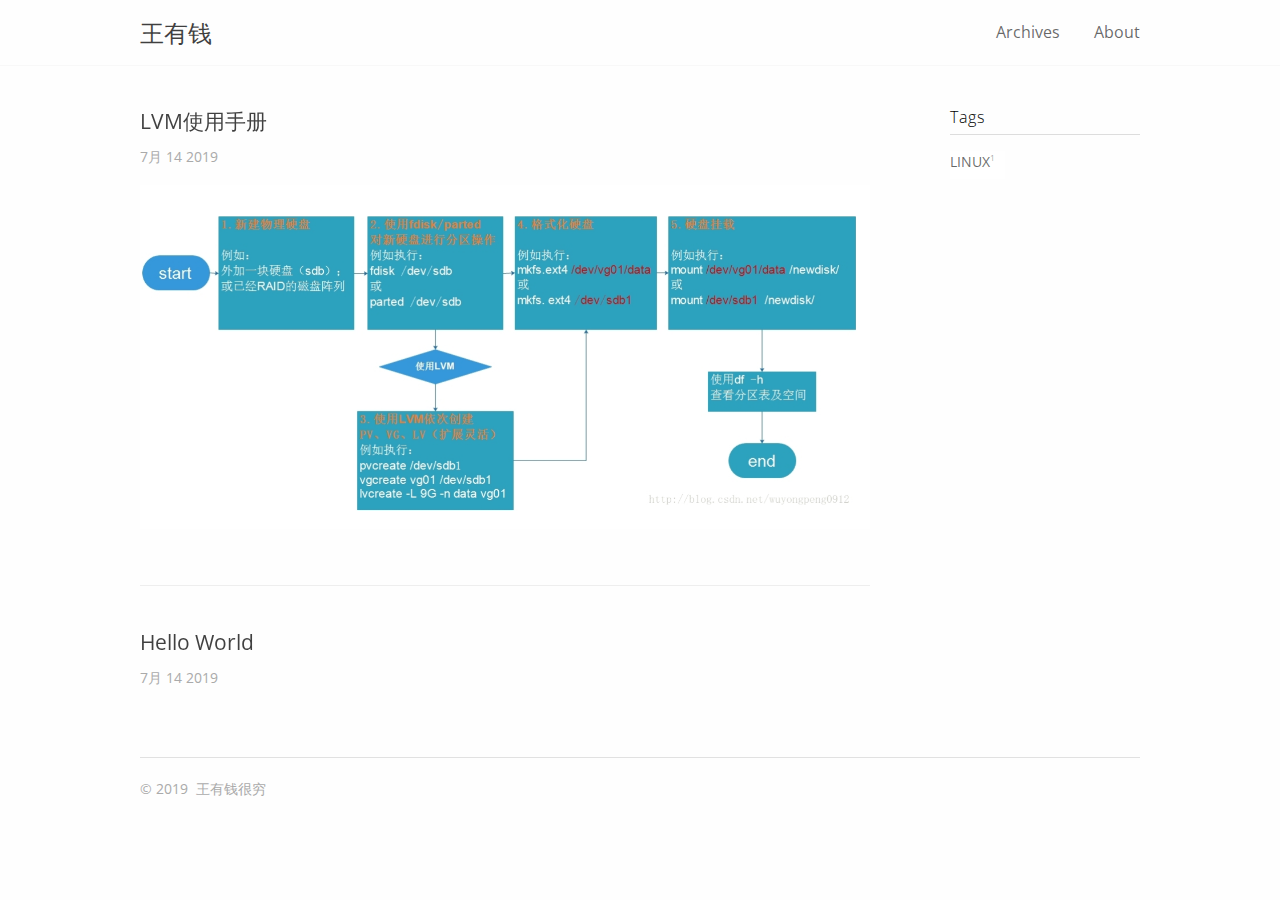
==== commit 69a22ee7: "Site updated: 2019-07-16 22:04:26" ====
--- a/index.html
+++ b/index.html
@@ -109,7 +109,7 @@
     <header class="post-header">
       <h1 class="post-title">
         
-          <a class="post-link" href="/2019/07/14/one/">one</a>
+          <a class="post-link" href="/2019/07/14/LVM使用手册/">LVM使用手册</a>
         
       </h1>
 
@@ -124,12 +124,17 @@
         <div class="post-excerpt">
             
             
-
+              
+            
+
+            
+              <p><img src="https://the-bigfish.github.io/2019/07/14/LVM%E4%BD%BF%E7%94%A8%E6%89%8B%E5%86%8C/1.png" alt></p>
+        </div>
             
           
 
     
-  </div></article>
+  </article>
 
         
             
@@ -137,7 +142,7 @@
     <header class="post-header">
       <h1 class="post-title">
         
-          <a class="post-link" href="/2019/07/14/LVM使用手册/">LVM使用手册</a>
+          <a class="post-link" href="/2019/07/14/hello-world/">Hello World</a>
         
       </h1>
 
@@ -160,62 +165,6 @@
   </div></article>
 
         
-            
-  <article class="post">
-    <header class="post-header">
-      <h1 class="post-title">
-        
-          <a class="post-link" href="/2019/07/14/my-first-blog/">Hello World2</a>
-        
-      </h1>
-
-      <time class="post-time">
-          7月 14 2019
-      </time>
-    </header>
-
-
-
-    
-        <div class="post-excerpt">
-            
-            
-
-            
-          
-
-    
-  </div></article>
-
-        
-            
-  <article class="post">
-    <header class="post-header">
-      <h1 class="post-title">
-        
-          <a class="post-link" href="/2019/07/14/hello-world/">Hello World</a>
-        
-      </h1>
-
-      <time class="post-time">
-          7月 14 2019
-      </time>
-    </header>
-
-
-
-    
-        <div class="post-excerpt">
-            
-            
-
-            
-          
-
-    
-  </div></article>
-
-        
         
   <nav class="pagination">
     
@@ -231,7 +180,7 @@
     
     <section id="tags" class="widget-area widget_tags">
         <h3 class="widget-title">Tags</h3>
-        
+        <ul class="tag-list"><li class="tag-list-item"><a class="tag-list-link" href="/tags/Linux/">Linux</a><span class="tag-list-count">1</span></li></ul>
     </section>
 
 
@@ -243,14 +192,14 @@
       <footer id="colophon"><span class="copyright-year">
     
         &copy;
-    
+<!--    
         2014 -
-    
+      -->
     2019
-    <span class="footer-author">王有钱.</span>
-    <span class="power-by">
+    <span class="footer-author">王有钱很穷</span>
+    <!--span class="power-by">
         由 <a class="hexo-link" href="https://hexo.io/">Hexo</a> and <a class="theme-link" href="https://github.com/frostfan/hexo-theme-polarbear">Polar Bear</a> 强力驱动
-    </span>
+    </span-->
 </span>
 
       </footer>
--- a/css/style.css
+++ b/css/style.css
@@ -372,7 +372,7 @@
 body {
   padding: 0;
   margin: 0;
-  font-family: "Open Sans", "PingFang SC", "Hiragino Sans GB", "Microsoft Yahei", "Microsoft Jhenghei", sans-serif;
+  font-family: "Microsoft YaHei", "Open Sans", "PingFang SC", "Hiragino Sans GB", "Microsoft Yahei", "Microsoft Jhenghei", sans-serif;
   font-weight: 400;
   -webkit-font-smoothing: antialiased;
   -moz-osx-font-smoothing: grayscale;
@@ -394,27 +394,27 @@
 
 h1 {
   font-size: 1.5rem;
-  font-family: "Open Sans", "PingFang SC", "Hiragino Sans GB", "Microsoft Yahei", "Microsoft Jhenghei", sans-serif; }
+  font-family: "Microsoft YaHei", "Open Sans", "PingFang SC", "Hiragino Sans GB", "Microsoft Yahei", "Microsoft Jhenghei", sans-serif; }
 
 h2 {
   font-size: 1.4rem;
-  font-family: "Open Sans", "PingFang SC", "Hiragino Sans GB", "Microsoft Yahei", "Microsoft Jhenghei", sans-serif; }
+  font-family: "Microsoft YaHei", "Open Sans", "PingFang SC", "Hiragino Sans GB", "Microsoft Yahei", "Microsoft Jhenghei", sans-serif; }
 
 h3 {
   font-size: 1.3rem;
-  font-family: "Open Sans", "PingFang SC", "Hiragino Sans GB", "Microsoft Yahei", "Microsoft Jhenghei", sans-serif; }
+  font-family: "Microsoft YaHei", "Open Sans", "PingFang SC", "Hiragino Sans GB", "Microsoft Yahei", "Microsoft Jhenghei", sans-serif; }
 
 h4 {
   font-size: 1.2rem;
-  font-family: "Open Sans", "PingFang SC", "Hiragino Sans GB", "Microsoft Yahei", "Microsoft Jhenghei", sans-serif; }
+  font-family: "Microsoft YaHei", "Open Sans", "PingFang SC", "Hiragino Sans GB", "Microsoft Yahei", "Microsoft Jhenghei", sans-serif; }
 
 h5 {
   font-size: 1.1rem;
-  font-family: "Open Sans", "PingFang SC", "Hiragino Sans GB", "Microsoft Yahei", "Microsoft Jhenghei", sans-serif; }
+  font-family: "Microsoft YaHei", "Open Sans", "PingFang SC", "Hiragino Sans GB", "Microsoft Yahei", "Microsoft Jhenghei", sans-serif; }
 
 h6 {
   font-size: 1rem;
-  font-family: "Open Sans", "PingFang SC", "Hiragino Sans GB", "Microsoft Yahei", "Microsoft Jhenghei", sans-serif; }
+  font-family: "Microsoft YaHei", "Open Sans", "PingFang SC", "Hiragino Sans GB", "Microsoft Yahei", "Microsoft Jhenghei", sans-serif; }
 
 .content-wrapper {
   padding: 0 20px; }
@@ -527,7 +527,7 @@
     line-height: 1.4;
     font-size: 1.3em;
     font-weight: 400;
-    font-family: "Open Sans", "PingFang SC", "Hiragino Sans GB", "Microsoft Yahei", "Microsoft Jhenghei", sans-serif; }
+    font-family: "Microsoft YaHei", "Open Sans", "PingFang SC", "Hiragino Sans GB", "Microsoft Yahei", "Microsoft Jhenghei", sans-serif; }
   .post .post-header .post-link {
     display: inline-block;
     vertical-align: middle;
@@ -551,32 +551,32 @@
     .post .post-content h1 {
       font-size: 1.3em;
       font-weight: 400;
-      font-family: "Open Sans", "PingFang SC", "Hiragino Sans GB", "Microsoft Yahei", "Microsoft Jhenghei", sans-serif;
+      font-family: "Microsoft YaHei", "Open Sans", "PingFang SC", "Hiragino Sans GB", "Microsoft Yahei", "Microsoft Jhenghei", sans-serif;
       margin-top: 1.2em; }
     .post .post-content h2 {
       font-size: 1.3em;
       font-weight: 400;
-      font-family: "Open Sans", "PingFang SC", "Hiragino Sans GB", "Microsoft Yahei", "Microsoft Jhenghei", sans-serif;
+      font-family: "Microsoft YaHei", "Open Sans", "PingFang SC", "Hiragino Sans GB", "Microsoft Yahei", "Microsoft Jhenghei", sans-serif;
       margin-top: 1.2em; }
     .post .post-content h3 {
       font-size: 1.3em;
       font-weight: 400;
-      font-family: "Open Sans", "PingFang SC", "Hiragino Sans GB", "Microsoft Yahei", "Microsoft Jhenghei", sans-serif;
+      font-family: "Microsoft YaHei", "Open Sans", "PingFang SC", "Hiragino Sans GB", "Microsoft Yahei", "Microsoft Jhenghei", sans-serif;
       margin-top: 1.2em; }
     .post .post-content h4 {
       font-size: 1.3em;
       font-weight: 400;
-      font-family: "Open Sans", "PingFang SC", "Hiragino Sans GB", "Microsoft Yahei", "Microsoft Jhenghei", sans-serif;
+      font-family: "Microsoft YaHei", "Open Sans", "PingFang SC", "Hiragino Sans GB", "Microsoft Yahei", "Microsoft Jhenghei", sans-serif;
       margin-top: 1.2em; }
     .post .post-content h5 {
       font-size: 1.3em;
       font-weight: 400;
-      font-family: "Open Sans", "PingFang SC", "Hiragino Sans GB", "Microsoft Yahei", "Microsoft Jhenghei", sans-serif;
+      font-family: "Microsoft YaHei", "Open Sans", "PingFang SC", "Hiragino Sans GB", "Microsoft Yahei", "Microsoft Jhenghei", sans-serif;
       margin-top: 1.2em; }
     .post .post-content h6 {
       font-size: 1.3em;
       font-weight: 400;
-      font-family: "Open Sans", "PingFang SC", "Hiragino Sans GB", "Microsoft Yahei", "Microsoft Jhenghei", sans-serif;
+      font-family: "Microsoft YaHei", "Open Sans", "PingFang SC", "Hiragino Sans GB", "Microsoft Yahei", "Microsoft Jhenghei", sans-serif;
       margin-top: 1.2em; }
     .post .post-content .headerlink:hover {
       border-bottom: 0; }
@@ -724,13 +724,13 @@
     .post .post-content .read-more .read-more-link {
       color: #4D89FB;
       font-size: 1.1em;
-      font-family: "Open Sans", "PingFang SC", "Hiragino Sans GB", "Microsoft Yahei", "Microsoft Jhenghei", sans-serif; }
+      font-family: "Microsoft YaHei", "Open Sans", "PingFang SC", "Hiragino Sans GB", "Microsoft Yahei", "Microsoft Jhenghei", sans-serif; }
       .post .post-content .read-more .read-more-link:hover {
         border-bottom: 1px solid #4D89FB; }
   .post .post-footer {
     margin-top: 20px;
     border-top: 1px solid #eee;
-    font-family: "Open Sans", "PingFang SC", "Hiragino Sans GB", "Microsoft Yahei", "Microsoft Jhenghei", sans-serif; }
+    font-family: "Microsoft YaHei", "Open Sans", "PingFang SC", "Hiragino Sans GB", "Microsoft Yahei", "Microsoft Jhenghei", sans-serif; }
     .post .post-footer .post-tags {
       padding: 15px 0; }
       .post .post-footer .post-tags a {
@@ -751,7 +751,7 @@
         font-weight: 400;
         font-size: 16px;
         color: rgba(0, 0, 0, 0.75);
-        font-family: "Open Sans", "PingFang SC", "Hiragino Sans GB", "Microsoft Yahei", "Microsoft Jhenghei", sans-serif;
+        font-family: "Microsoft YaHei", "Open Sans", "PingFang SC", "Hiragino Sans GB", "Microsoft Yahei", "Microsoft Jhenghei", sans-serif;
         transition-property: transform;
         transition-timing-function: ease-out;
         transition-duration: 0.3s; }
@@ -784,7 +784,7 @@
   .pagination .next {
     font-weight: 400;
     font-size: 16px;
-    font-family: "Open Sans", "PingFang SC", "Hiragino Sans GB", "Microsoft Yahei", "Microsoft Jhenghei", sans-serif;
+    font-family: "Microsoft YaHei", "Open Sans", "PingFang SC", "Hiragino Sans GB", "Microsoft Yahei", "Microsoft Jhenghei", sans-serif;
     transition-property: transform;
     transition-timing-function: ease-out;
     transition-duration: 0.3s; }
@@ -876,7 +876,7 @@
   .archive .archive-post + .collection-title {
     margin-top: 30px; }
   .archive .archive-title {
-    font-family: "Open Sans", "PingFang SC", "Hiragino Sans GB", "Microsoft Yahei", "Microsoft Jhenghei", sans-serif; }
+    font-family: "Microsoft YaHei", "Open Sans", "PingFang SC", "Hiragino Sans GB", "Microsoft Yahei", "Microsoft Jhenghei", sans-serif; }
     .archive .archive-title.tag, .archive .archive-title.category {
       margin: 15px 0; }
     .archive .archive-title .archive-name {
@@ -886,7 +886,7 @@
       font-size: 29px;
       line-height: 31px; }
   .archive .collection-title {
-    font-family: "Open Sans", "PingFang SC", "Hiragino Sans GB", "Microsoft Yahei", "Microsoft Jhenghei", sans-serif;
+    font-family: "Microsoft YaHei", "Open Sans", "PingFang SC", "Hiragino Sans GB", "Microsoft Yahei", "Microsoft Jhenghei", sans-serif;
     font-size: 29px; }
     .archive .collection-title .archive-year {
       margin: 18px 0;
@@ -920,7 +920,7 @@
 .tag-cloud {
   margin: 2em 0 3em;
   text-align: center;
-  font-family: "Open Sans", "PingFang SC", "Hiragino Sans GB", "Microsoft Yahei", "Microsoft Jhenghei", sans-serif; }
+  font-family: "Microsoft YaHei", "Open Sans", "PingFang SC", "Hiragino Sans GB", "Microsoft Yahei", "Microsoft Jhenghei", sans-serif; }
   .tag-cloud .tag-cloud-title {
     display: inline-block;
     font-size: 18px;
@@ -943,7 +943,7 @@
 .categories {
   margin: 2em 0 3em;
   text-align: center;
-  font-family: "Open Sans", "PingFang SC", "Hiragino Sans GB", "Microsoft Yahei", "Microsoft Jhenghei", sans-serif; }
+  font-family: "Microsoft YaHei", "Open Sans", "PingFang SC", "Hiragino Sans GB", "Microsoft Yahei", "Microsoft Jhenghei", sans-serif; }
   .categories .categories-title {
     display: inline-block;
     font-size: 18px;
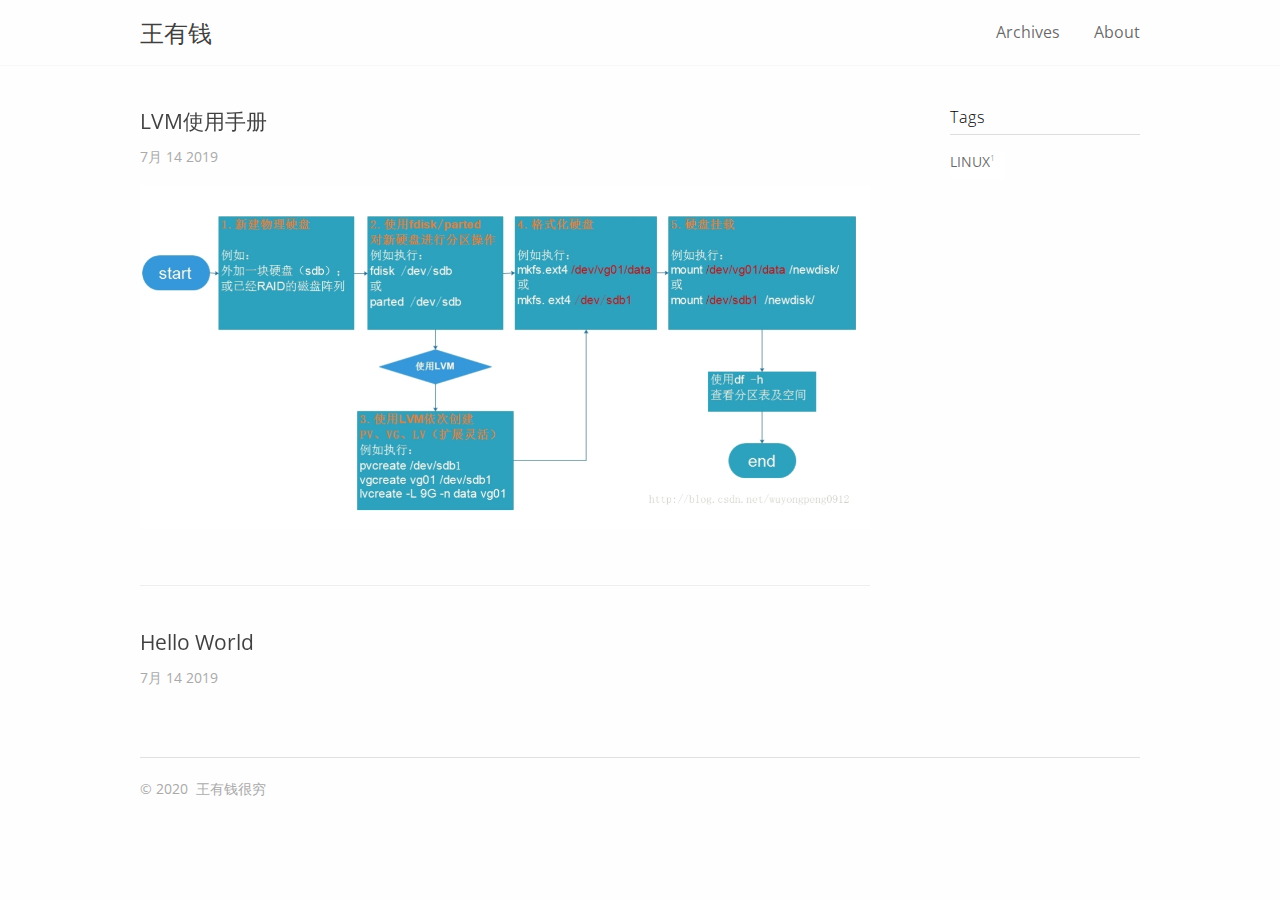
==== commit 0efdfc9c: "Site updated: 2020-01-07 20:58:04" ====
--- a/index.html
+++ b/index.html
@@ -195,7 +195,7 @@
 <!--    
         2014 -
       -->
-    2019
+    2020
     <span class="footer-author">王有钱很穷</span>
     <!--span class="power-by">
         由 <a class="hexo-link" href="https://hexo.io/">Hexo</a> and <a class="theme-link" href="https://github.com/frostfan/hexo-theme-polarbear">Polar Bear</a> 强力驱动
